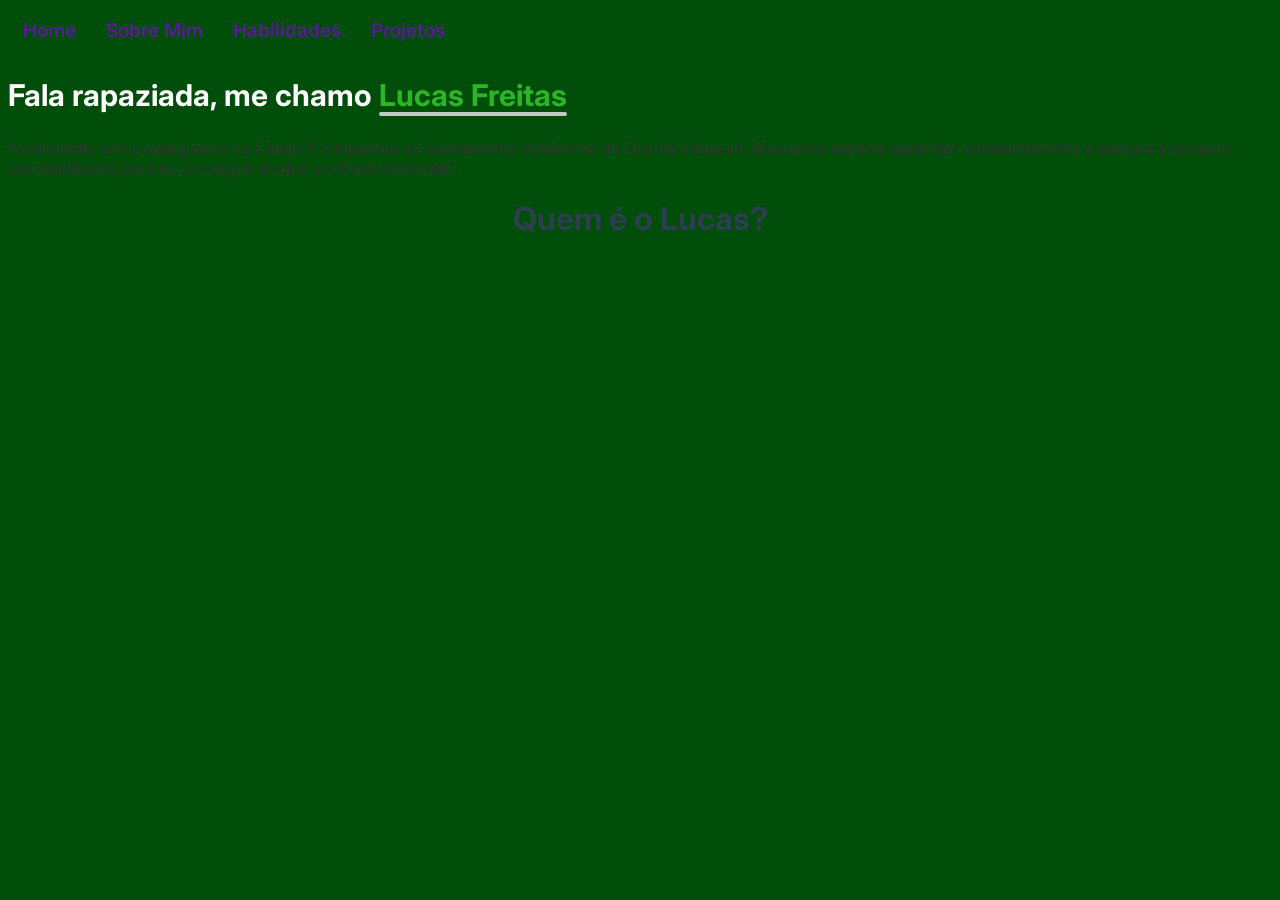
==== index.html @ 576d80e2 "Primeira atualização para o projeto do meu portifólio" ====
<!DOCTYPE html>
<html lang="PT-BR">
<head>
    <meta charset="UTF-8">
    <meta name="viewport" content="width=device-width, initial-scale=1.0">
    <link rel="stylesheet" href="css/style.css">
    <title>Portifólio</title>
</head>

<body>

    <header>
        <nav class="navbar">
            <ul>
                <a href="#home-section" id="navbar-home">Home</a>
                <a href="#sobremim-section" id="navbar-sobre">Sobre Mim</a>
                <a href="#habilidades-section" id="navbar-habilidades">Habilidades</a>
                <a href="#projetos-section" id="navbar-projetos">Projetos</a>
            </ul>
        </nav>
    </header>

    <div id="home-section">
        <div class="home-texto">
            <h2>Fala rapaziada, me chamo 
                <span
                    style="color:rgb(44, 182, 39);" 
                    class="nome">
                    Lucas Freitas
                </span>
            </h2>
        <p>
            Atualmente, estou estagiando na Caesb (Companhia de Saneamento Ambiental do Distrito Federal).
            Buscando sempre aprender constantemente e sempre buscando oportunidades para eu
            conseguir evoluir profissionalmente!
        </p>
        </div>
    </div>

    <div id="sobremim-section">
        <h1>Quem é o Lucas?</h1>
    </div>

    <div class=""

<script src="js/script.js"></script>
</body>
</html>
---- css/style.css ----
@import url('https://fonts.googleapis.com/css2?family=Cascadia+Code:ital,wght@0,200..700;1,200..700&family=Inter:ital,opsz,wght@0,14..32,100..900;1,14..32,100..900&family=Roboto+Mono:ital,wght@0,100..700;1,100..700&display=swap');

:root {
    --primary-color: #6eff7a;
    --background-color: #000000;
    --background-color-2: #155222;
    --text-color: white;
    --background-header: #219770;
    --glow-color: rgba(115, 255, 0, 0.7);
    --background-icons: #149610;
}

* {
    box-sizing: border-box;
    font-family: 'Inter', sans-serif;
}

body {
    background-color: #014e0b;
    color: #333;
    font-family: "", sans-serif;
}

/*
header {
}
*/


.tela {
            width: 80%;
            margin: 50px auto;
            padding: 30px;
            background-color: #f9f9f9;

            /* Moldura com efeito duplo */
            border: 6px double #2c3e50;

            /* Profundidade com sombra */
            box-shadow: 0 8px 16px rgba(0, 0, 0, 0.3);

            /* Bordas arredondadas (opcional) */
            border-radius: 12px;
}

h1 {
    text-align: center;
    color: #2c3e50;
}


h2{
    color:  #ffffff;
    font-size: 30px;
    text-align: left;
}

nav ul {
    list-style-type: none;
    margin: 0;
    padding: 0;
    display: flex;
}

nav ul a {
    color: white;
    text-decoration: none;
    font-size: 1.2rem;
    font-weight: bold;
    padding: 10px 15px;
    transition: color 0.8s ease;
    position: relative;
}

nav ul a::after {
    content: "";
    position: absolute;
    left: 0;
    bottom: 0;
    width: 100%;
    height: 2px;
    background-color: var(--primary-color);
    transform: scaleX(0);
    transform-origin: center;
    transition: transform 0.6s ease;
}

nav ul a:hover {
    color: var(--primary-color);
}

nav ul a:hover::after {
    transform: scaleX(1);
}

nav ul a.active {
    color: var(--primary-color);   
}

nav ul a.active::after {
    transform: scaleX(1);
}

.nabar {
    display: flex;
    justify-content: center;
    gap: 30px;
    padding: 15px 0;
    border-bottom: 2px solid #014e0b;
    background-color: #ffffff;
    box-shadow: 0 4px 8px rgba(0, 0, 0, 0.1);
}

.navbar a {
    text-decoration: none;
    color: #5a189a;
    font-weight: 600;
    transition: 0.3s ease;
}

.navbar a:hover {
    color: #9d4edd;
    border-bottom: 2px solid #9d4edd;
    padding-bottom: 4px;
}

.nome {
    position: relative;
    color: #c8dfd0;
    font-weight: bold;
}

.nome::after {
    content: "";
    position: absolute;
    left: 0;
    bottom: -3px; /* ajusta a distância abaixo do texto */
    width: 100%;
    height: 4px; /* espessura da linha */
    background-color: #c2cac5;
    border-radius: 2px;
}
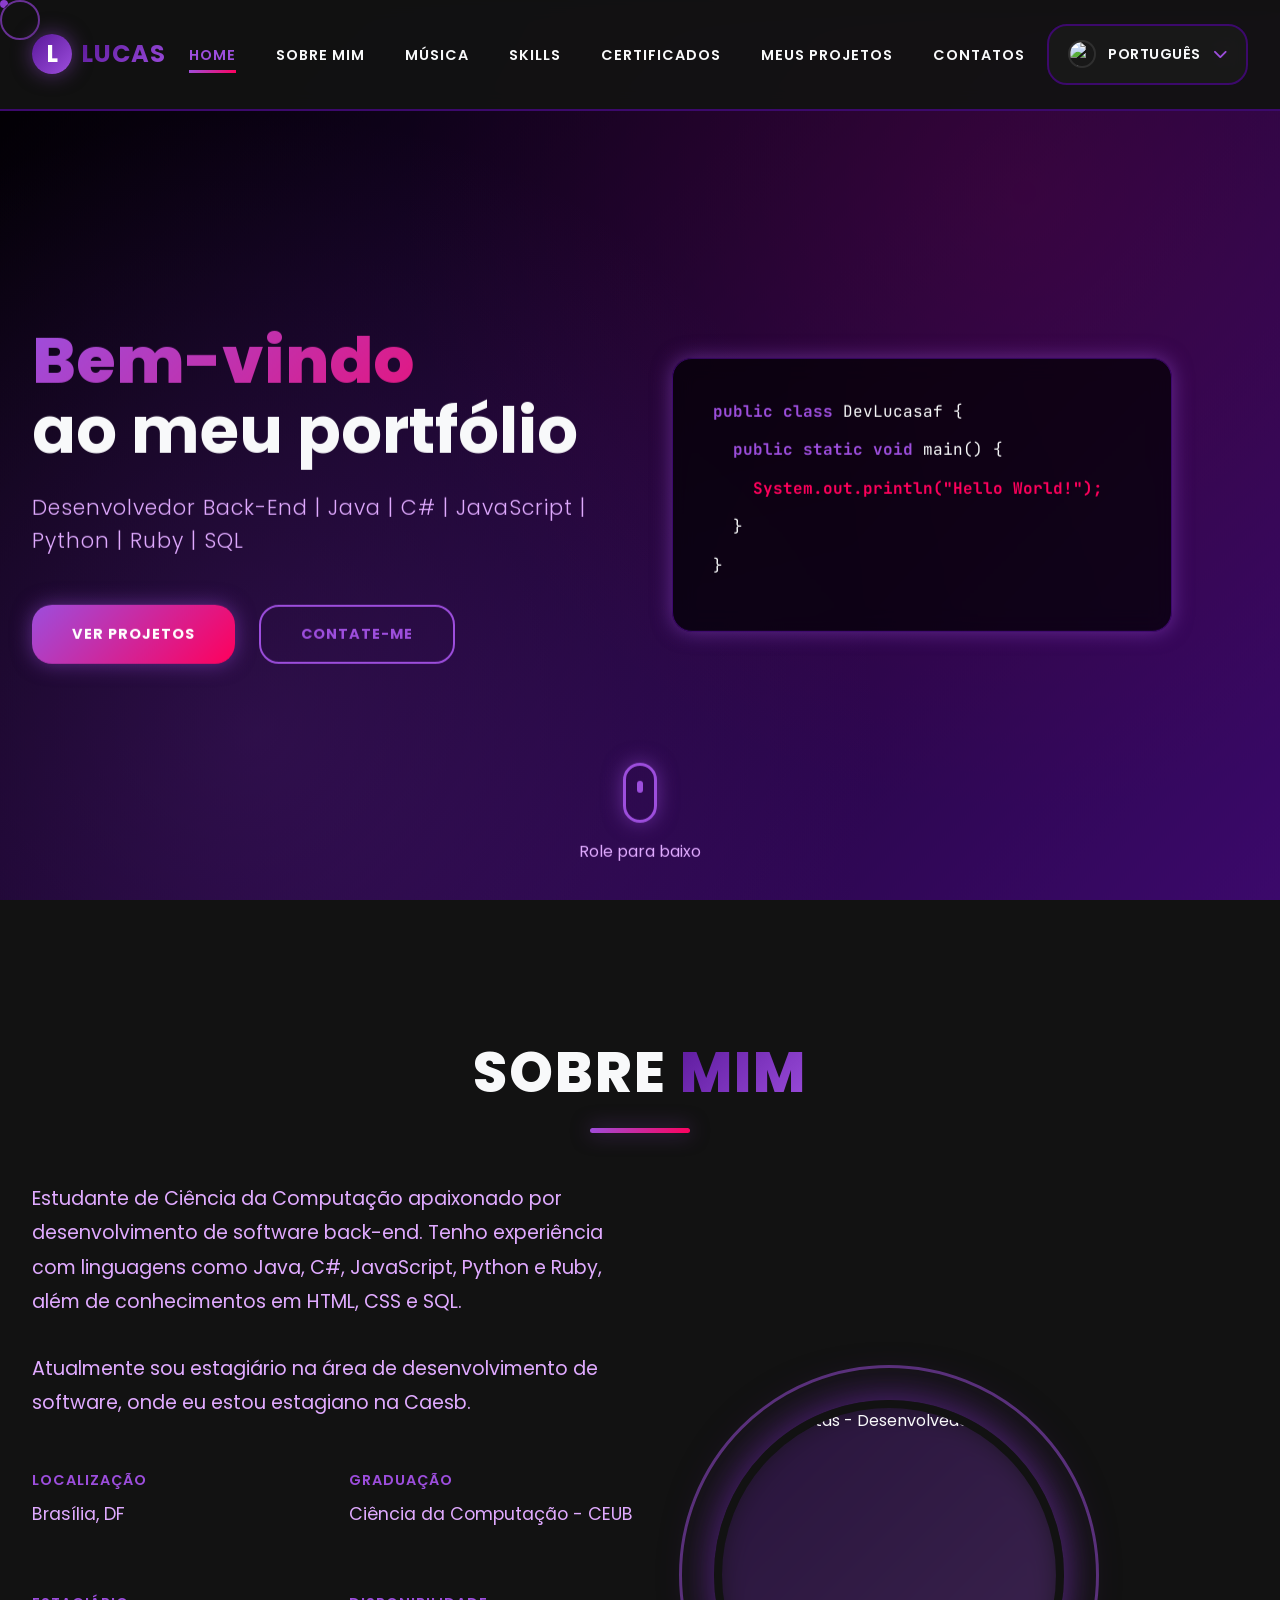
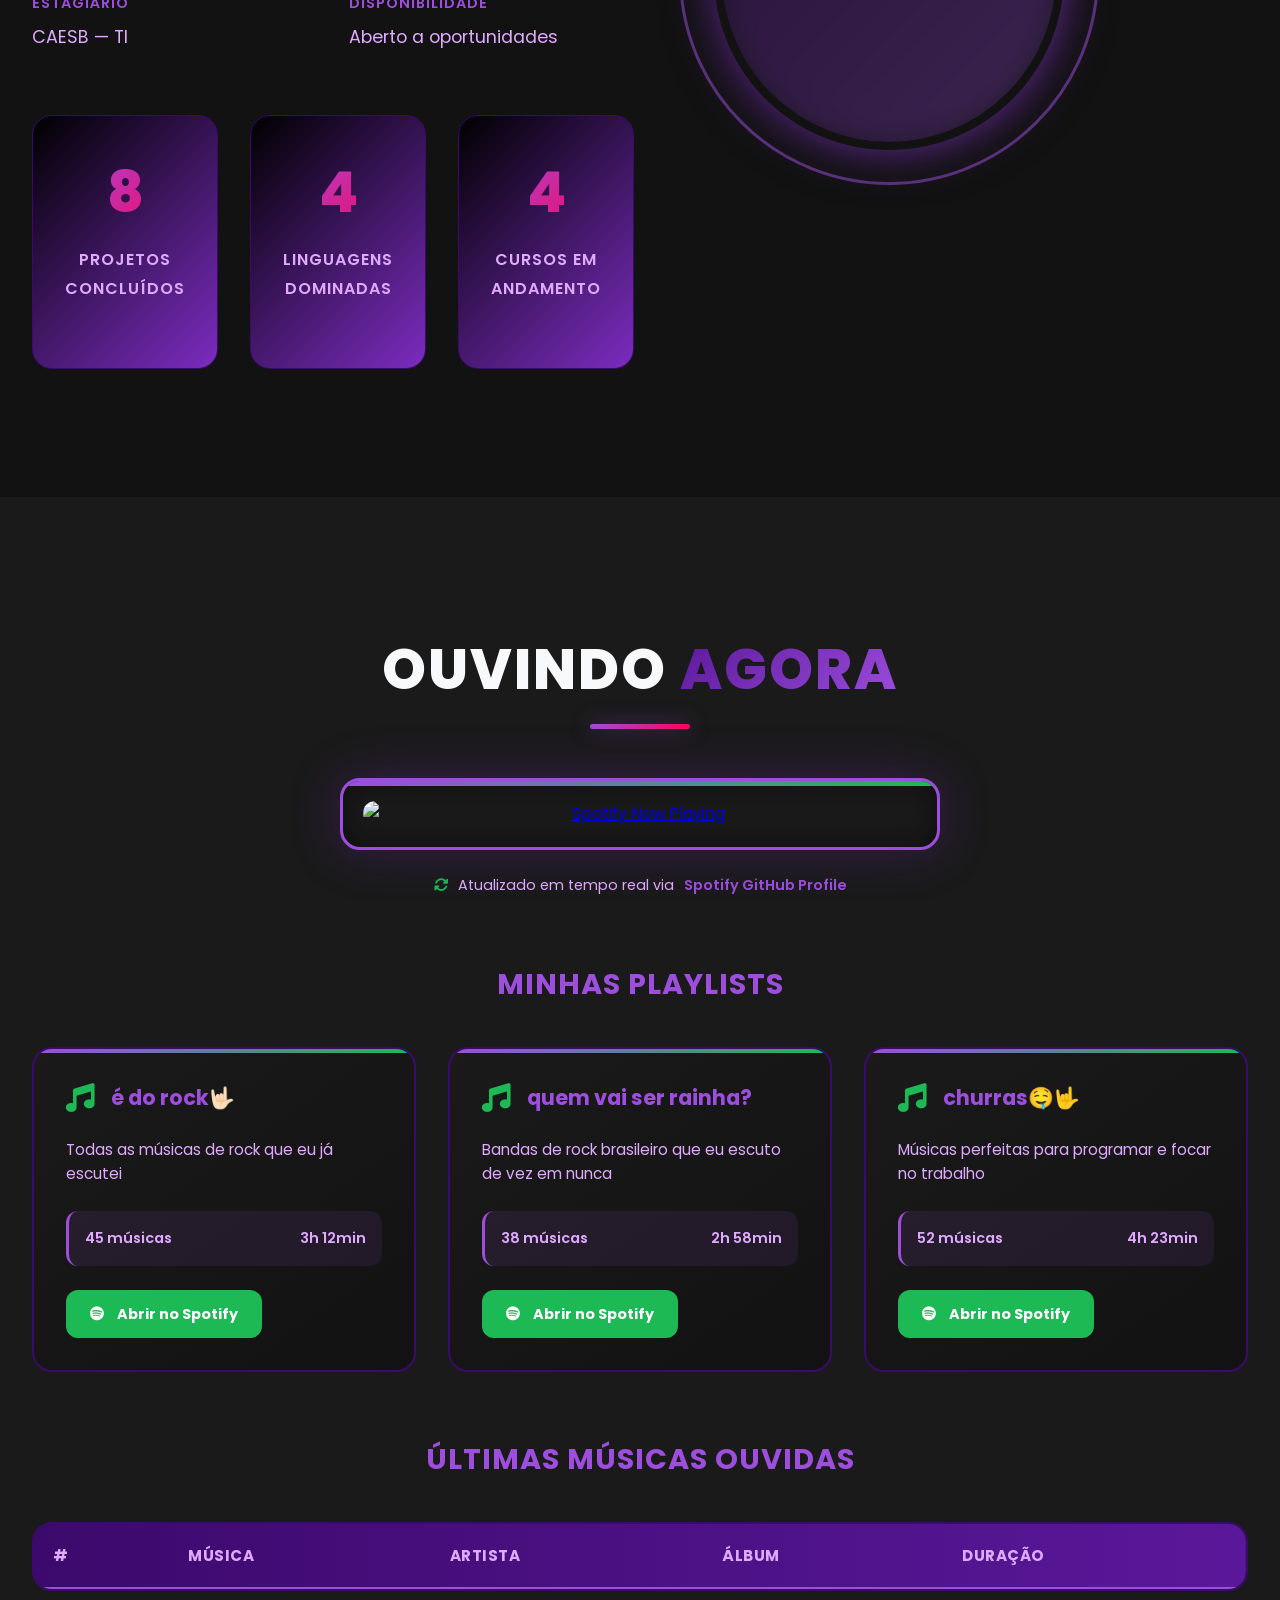
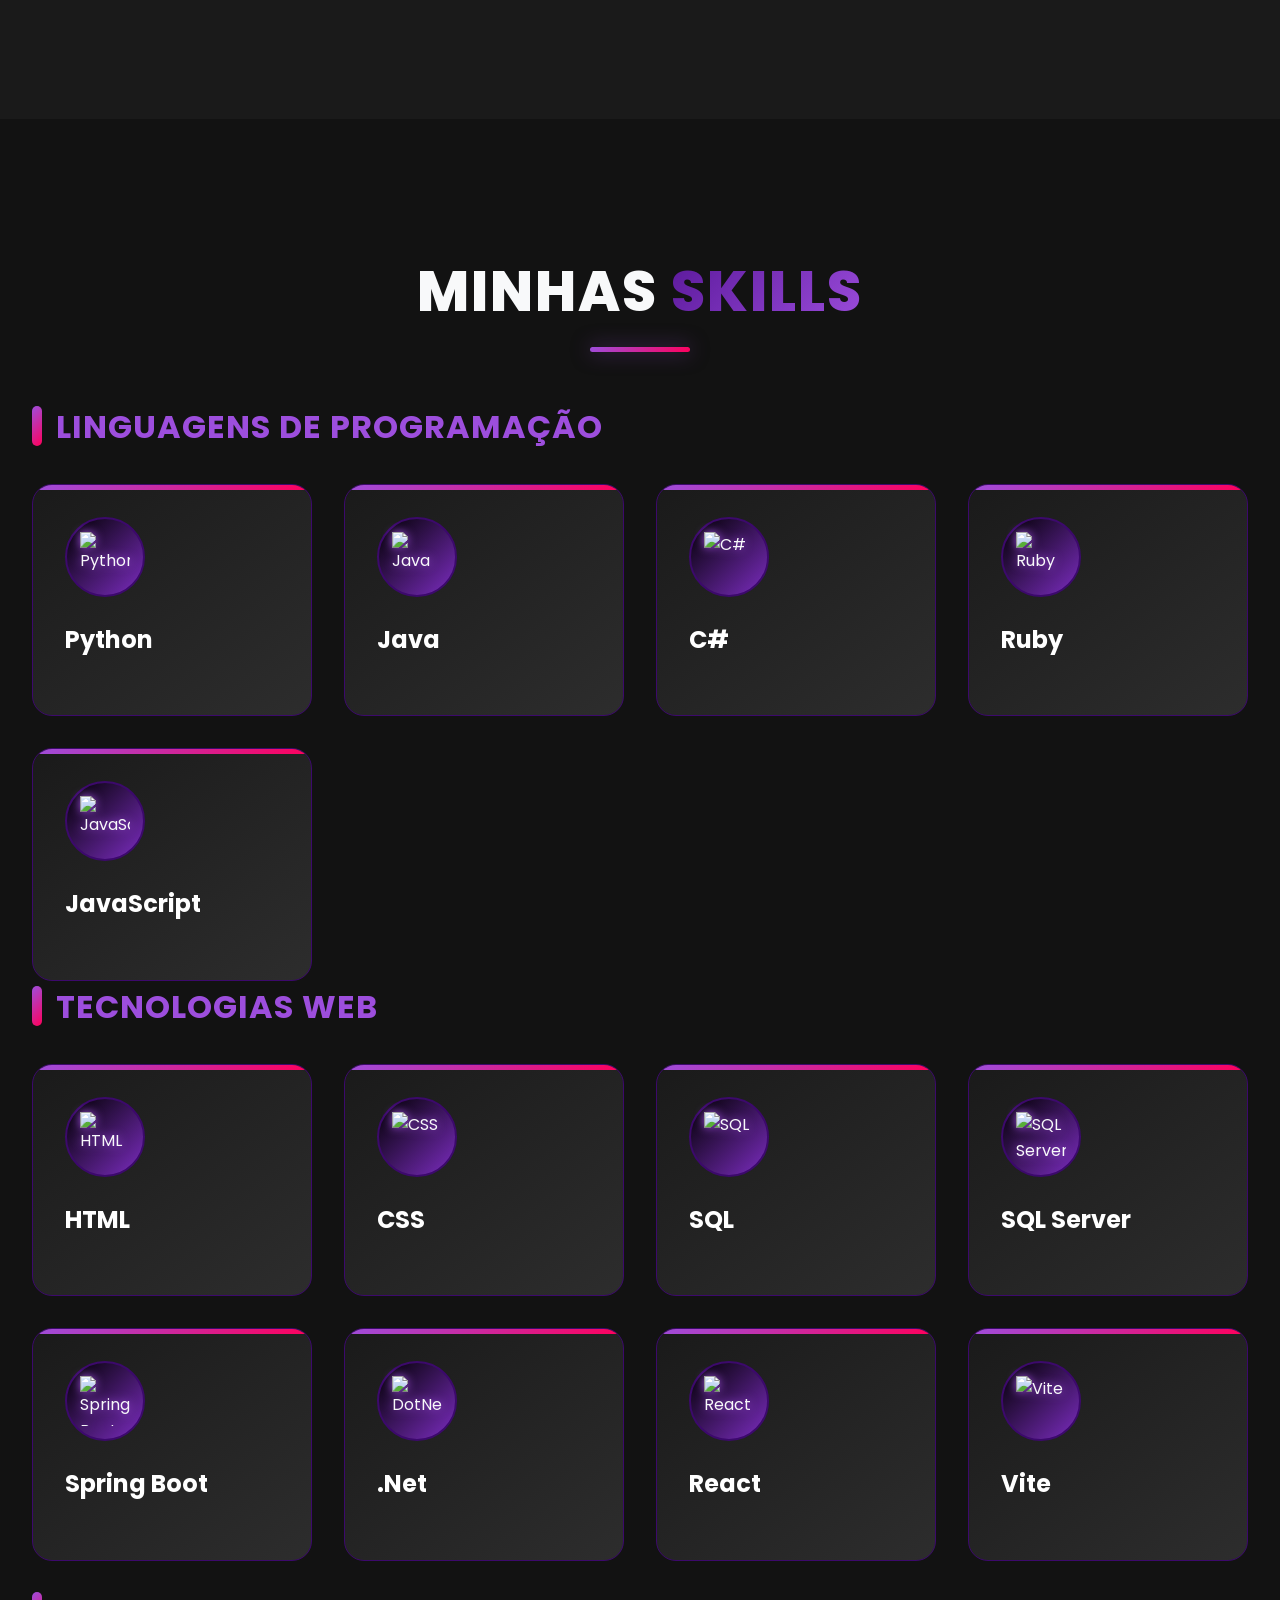
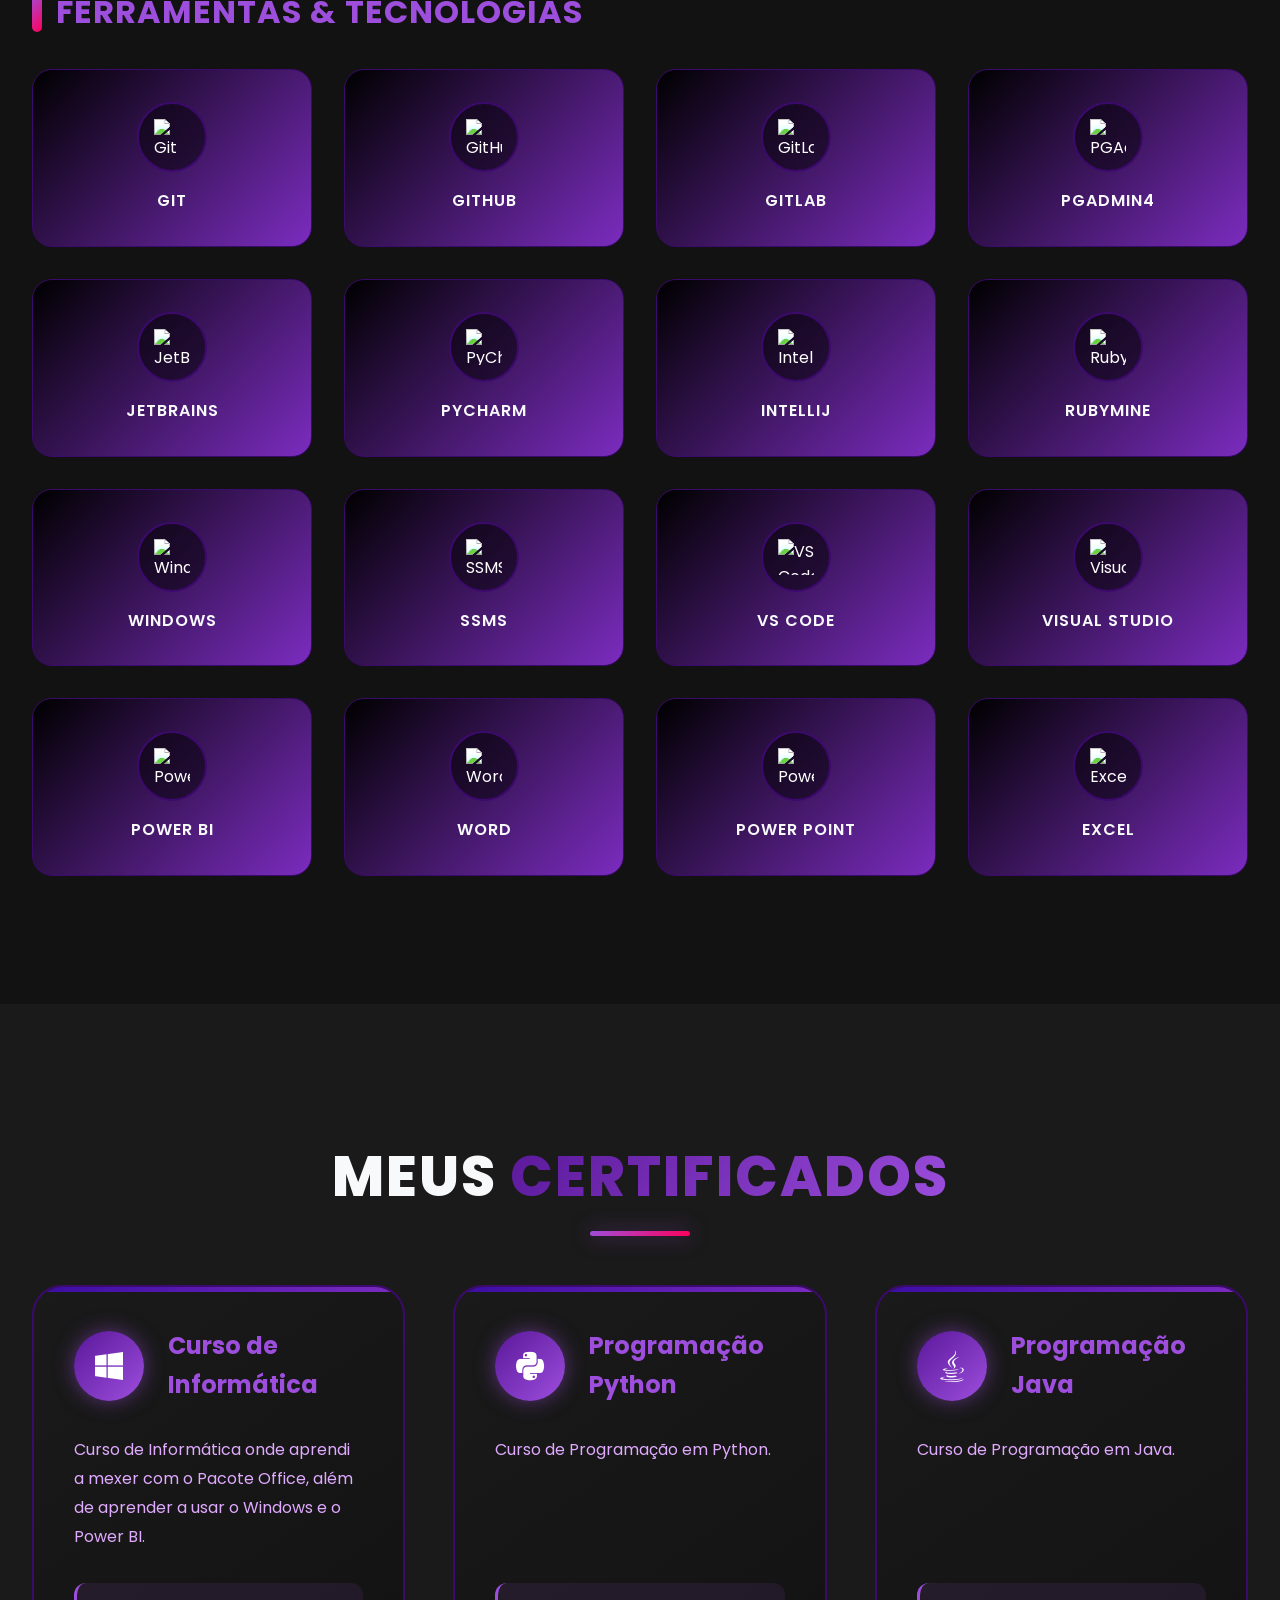
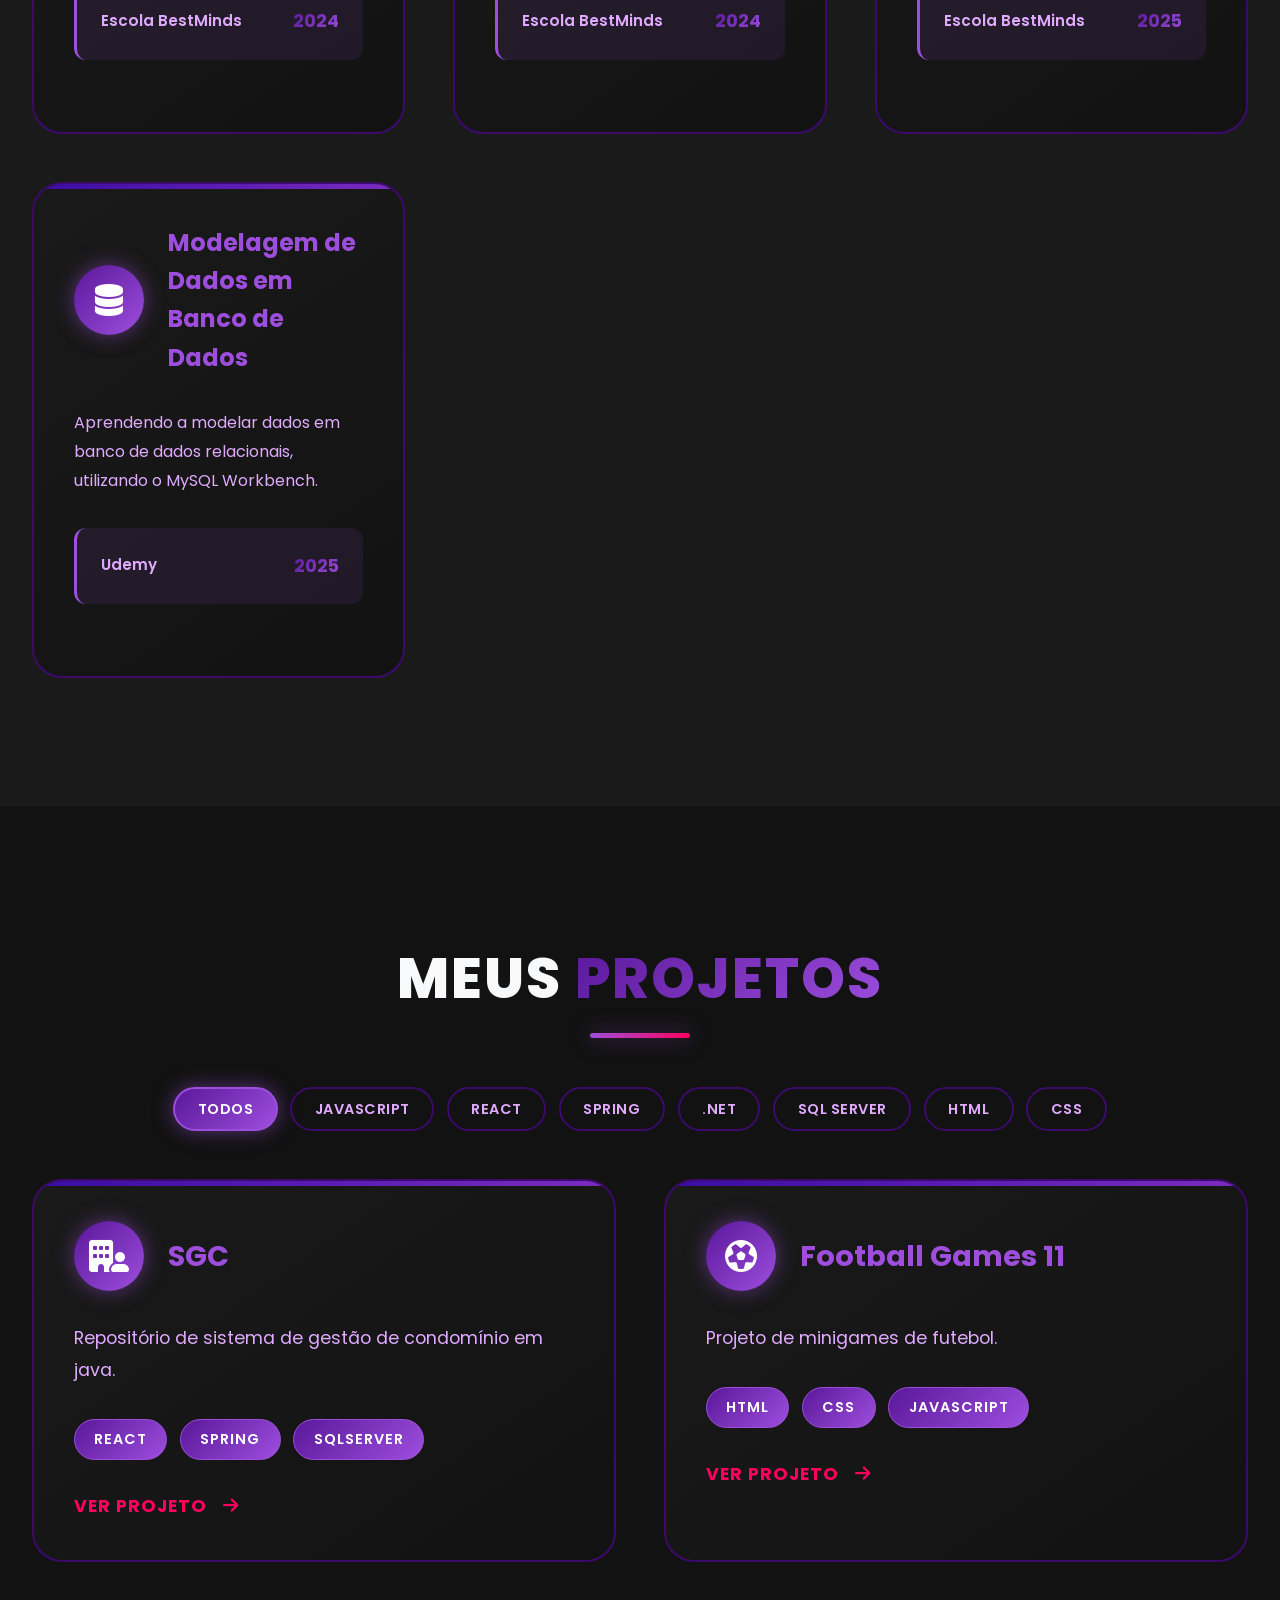
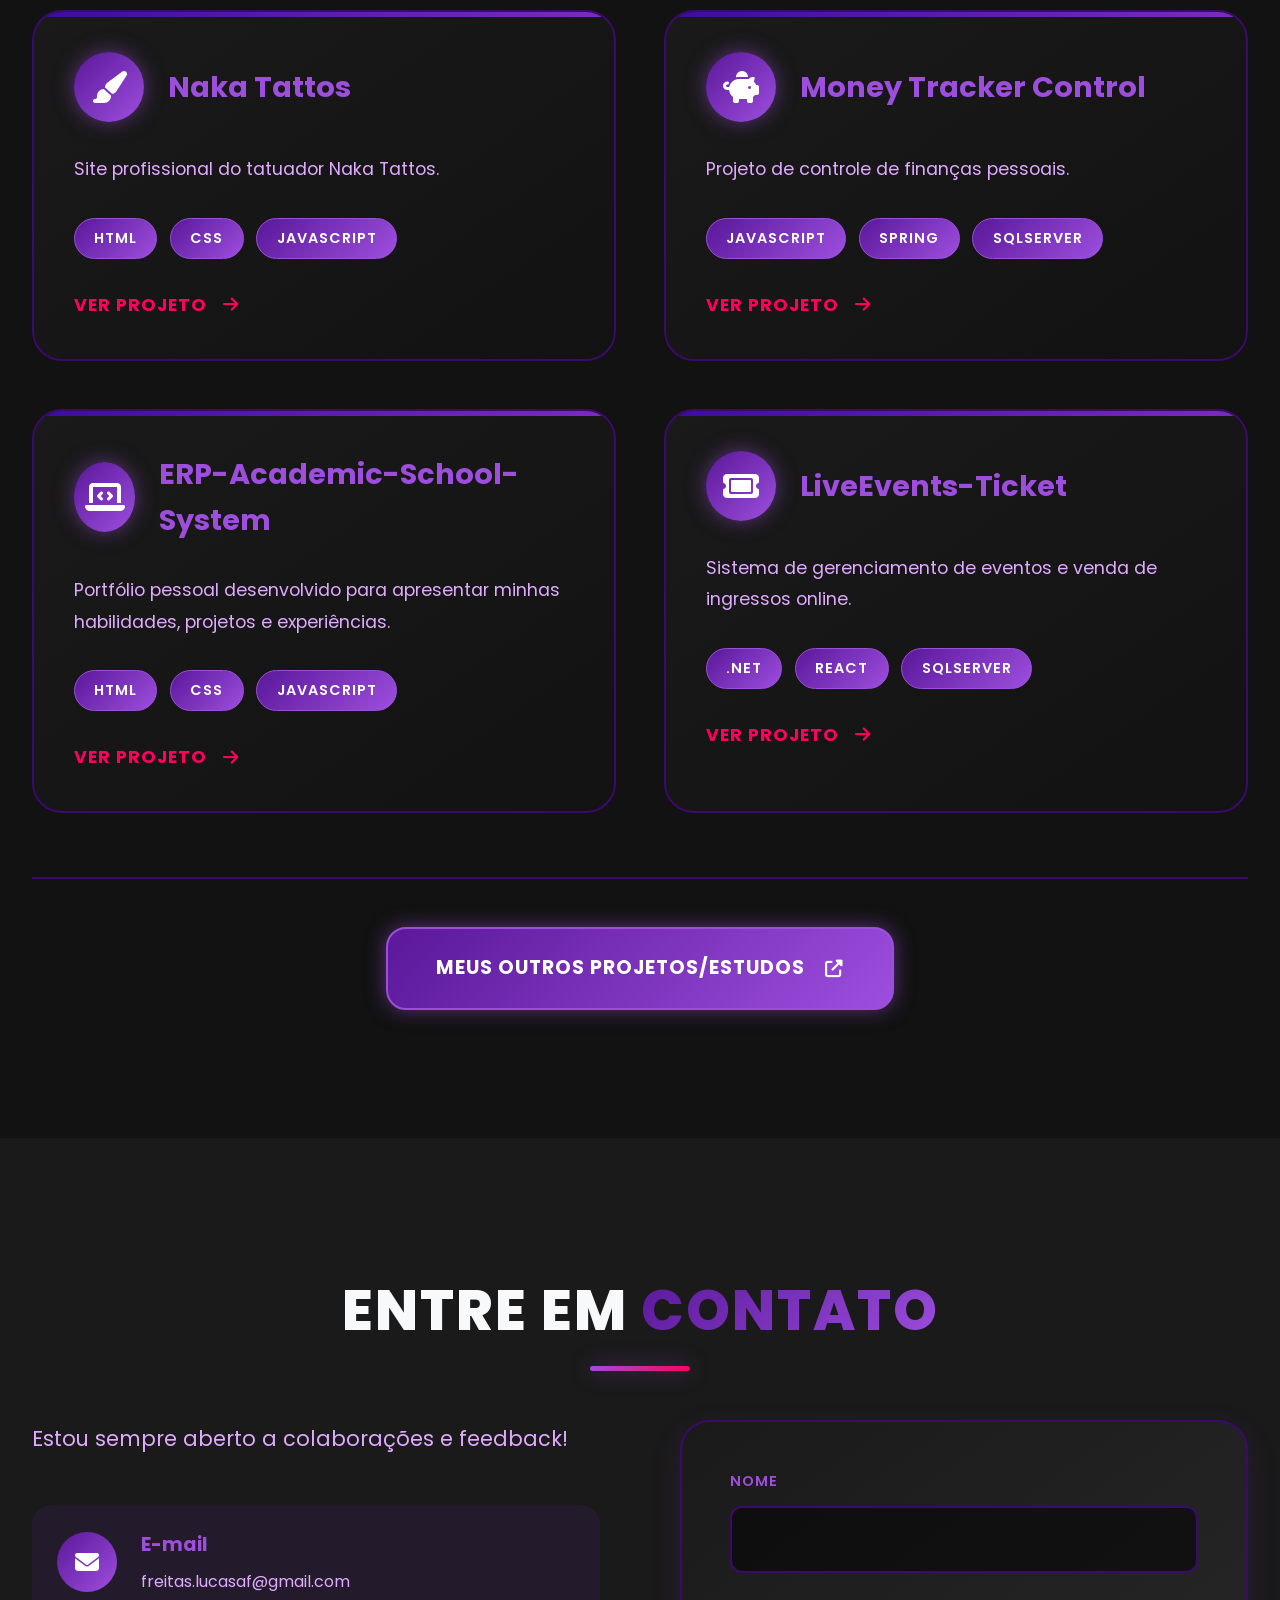
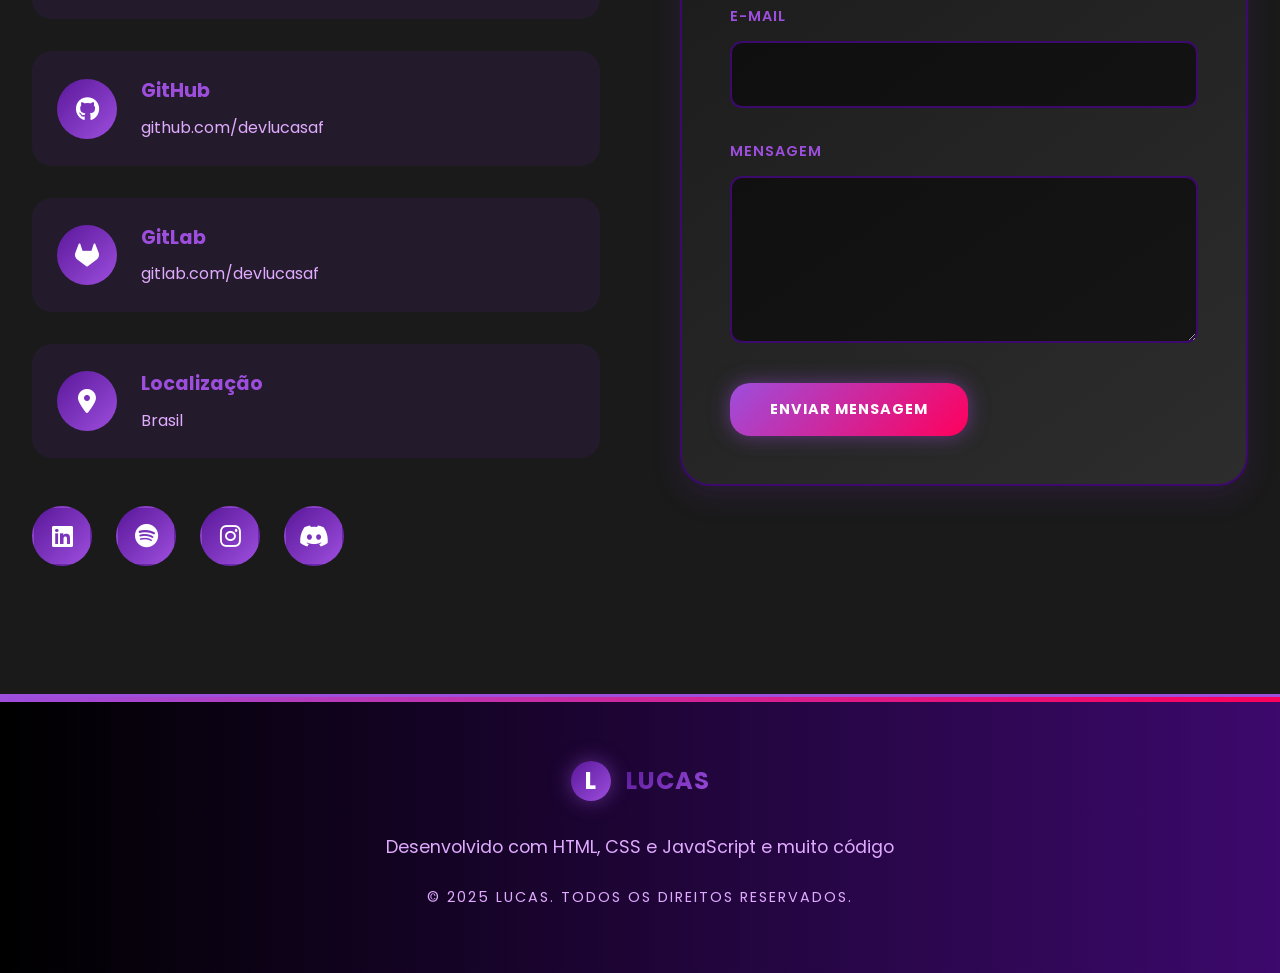
==== commit e171011f: "adiciona botão de voltar ao topo, filtro por linguagens e animações" ====
--- a/index.html
+++ b/index.html
@@ -1,48 +1,976 @@
 <!DOCTYPE html>
-<html lang="PT-BR">
-<head>
-    <meta charset="UTF-8">
-    <meta name="viewport" content="width=device-width, initial-scale=1.0">
-    <link rel="stylesheet" href="css/style.css">
-    <title>Portifólio</title>
-</head>
-
-<body>
-
-    <header>
-        <nav class="navbar">
-            <ul>
-                <a href="#home-section" id="navbar-home">Home</a>
-                <a href="#sobremim-section" id="navbar-sobre">Sobre Mim</a>
-                <a href="#habilidades-section" id="navbar-habilidades">Habilidades</a>
-                <a href="#projetos-section" id="navbar-projetos">Projetos</a>
-            </ul>
-        </nav>
-    </header>
-
-    <div id="home-section">
-        <div class="home-texto">
-            <h2>Fala rapaziada, me chamo 
-                <span
-                    style="color:rgb(44, 182, 39);" 
-                    class="nome">
-                    Lucas Freitas
-                </span>
-            </h2>
-        <p>
-            Atualmente, estou estagiando na Caesb (Companhia de Saneamento Ambiental do Distrito Federal).
-            Buscando sempre aprender constantemente e sempre buscando oportunidades para eu
-            conseguir evoluir profissionalmente!
-        </p>
-        </div>
-    </div>
-
-    <div id="sobremim-section">
-        <h1>Quem é o Lucas?</h1>
-    </div>
-
-    <div class=""
-
-<script src="js/script.js"></script>
-</body>
-</html>
+<html lang="pt-BR">
+    <head>
+        <meta charset="UTF-8">
+        <meta name="viewport" content="width=device-width, initial-scale=1.0">
+        <link rel="stylesheet" href="css/style.css">
+        <link rel="stylesheet" href="https://cdnjs.cloudflare.com/ajax/libs/font-awesome/6.4.0/css/all.min.css">
+        <title>Portfólio - Lucas</title>
+        <link rel="preconnect" href="https://fonts.googleapis.com">
+        <link rel="preconnect" href="https://fonts.gstatic.com" crossorigin>
+        <link href="https://fonts.googleapis.com/css2?family=JetBrains+Mono:wght@300;400;500&display=swap" rel="stylesheet">
+        <link href="https://fonts.googleapis.com/css2?family=Poppins:wght@300;400;500;600;700&family=Roboto+Mono:wght@300;400;500&display=swap" rel="stylesheet">
+    </head>
+
+    <body>
+        <div class="cursor-dot"></div>
+        <div class="cursor-outline"></div>
+        
+        <header>
+            <nav class="navbar">
+                <div class="nav-brand">
+                    <span class="logo">L</span>
+                    <span class="logo-text">Lucas</span>
+                </div>
+                
+                <ul class="nav-menu">
+                    <li><a href="#home-section" class="nav-link nav-home" data-key="nav-home">Home</a></li>
+                    <li><a href="#about-section" class="nav-link nav-sobre" data-key="nav-sobre">Sobre Mim</a></li>
+                    <li><a href="#music-section" class="nav-link nav-musica" data-key="nav-musica">Música</a></li>
+                    <li><a href="#skills-section" class="nav-link nav-skills" data-key="nav-skills">Skills</a></li>
+                    <li><a href="#certifications-section" class="nav-link nav-certifications" data-key="nav-certifications">Certificados</a></li>
+                    <li><a href="#projects-section" class="nav-link nav-projetos" data-key="nav-projetos">Meus Projetos</a></li>
+                    <li><a href="#contact-section" class="nav-link nav-contatos" data-key="nav-contatos">Contatos</a></li>
+                </ul>
+                
+                <div class="nav-controls">
+                    <div class="language-selector-wrapper">
+                        <div class="language-selector-custom">
+                            <div class="current-language">
+                                <img 
+                                    src="./assets/flags/br_flag.png" 
+                                    alt="Brazil flag" 
+                                    class="flag-img"
+                                />
+                                <span class="language-text">Português</span>
+                                <i class="fas fa-chevron-down"></i>
+                            </div>
+
+                            <div class="language-dropdown">
+                                <div class="language-option" data-value="pt-br">
+                                    <img 
+                                        src="./assets/flags/br_flag.png" 
+                                        alt="Brazil flag" 
+                                        class="flag-img"
+                                    />
+                                    <span class="language-text">Português (BR)</span>
+                                </div>
+                                <div class="language-option" data-value="en-us">
+                                    <img 
+                                        src="./assets/flags/us_flag.png" 
+                                        alt="US flag" 
+                                        class="flag-img"
+                                    />
+                                    <span class="language-text">English (US)</span>
+                                </div>
+                            </div>
+
+                            <select name="idioma" id="idiomaSite" class="language-select-hidden">
+                                <option value="pt-br">PT-BR</option>
+                                <option value="en-us">EN-US</option>
+                            </select>
+                        </div>
+                    </div>
+                    
+                    <button class="menu-toggle" id="menu-toggle">
+                        <i class="fas fa-bars"></i>
+                    </button>
+                </div>
+            </nav>
+        </header>
+        
+        <main>
+            <section id="home-section" class="hero reveal">
+                <div class="hero-content">
+                    <div class="hero-text">
+                        <h1 class="hero-title" data-key="welcome">
+                            <span class="gradient-text">Bem-vindo</span> ao meu portfólio
+                        </h1>
+                        <p class="hero-subtitle" data-key="hero-subtitle">
+                            Desenvolvedor Back-End | Java | C# | JavaScript | Python | Ruby | SQL
+                        </p>
+                        <div class="hero-cta">
+                            <a href="#projects-section" class="btn btn-primary" data-key="view-projects">Ver Projetos</a>
+                            <a href="#contact-section" class="btn btn-secondary" data-key="contact-me">Contate-me</a>
+                        </div>
+                    </div>
+                    <div class="hero-visual">
+                        <div class="code-animation">
+                            <div class="code-line"><span class="code-keyword">public class</span> DevLucasaf {</div>
+                            <div class="code-line">&nbsp;&nbsp;<span class="code-keyword">public static void</span> main() {</div>
+                            <div class="code-line">&nbsp;&nbsp;&nbsp;&nbsp;<span class="code-function">System.out.println("Hello World!");</span></div>
+                            <div class="code-line">&nbsp;&nbsp;}</div>
+                            <div class="code-line">}</div>
+                        </div>
+                    </div>
+                </div>
+                
+                <div class="scroll-indicator">
+                    <div class="mouse">
+                        <div class="wheel"></div>
+                    </div>
+                    <p data-key="scroll-down">Role para baixo</p>
+                </div>
+            </section>
+            
+            <section id="about-section" class="section about reveal">
+                <div class="container">
+                    <h2 class="section-title" data-key="about-title">Sobre <span class="highlight">Mim</span></h2>
+                    
+                    <div class="about-content">
+                        <div class="about-text">
+                            <p data-key="about-text-1">
+                                Estudante de Ciência da Computação apaixonado por desenvolvimento de software back-end. Tenho experiência com linguagens como Java, C#, JavaScript, Python e Ruby, além de conhecimentos em HTML, CSS e SQL.
+                            </p>
+
+                            <p data-key="about-text-2">
+                                Atualmente sou estagiário na área de desenvolvimento de software, onde eu estou estagiano na Caesb.
+                            </p>
+
+                            <div class="about-data">
+                                <div class="about-data-item">
+                                    <span class="about-data-title" data-key="about-location-title">Localização</span>
+                                    <span class="about-data-desc" data-key="about-location-desc">Brasília, DF</span>
+                                </div>
+
+                                <div class="about-data-item">
+                                    <span class="about-data-title" data-key="about-internship-title">Estagiário</span>
+                                    <span class="about-data-desc" data-key="about-internship-desc">CAESB — TI</span>
+                                </div>
+
+                                <div class="about-data-item">
+                                    <span class="about-data-title" data-key="about-degree-title">Graduação</span>
+                                    <span class="about-data-desc" data-key="about-degree-desc">Ciência da Computação - CEUB</span>
+                                </div>
+
+                                <div class="about-data-item">
+                                    <span class="about-data-title" data-key="about-availability-title">Disponibilidade</span>
+                                    <span class="about-data-desc" data-key="about-availability-desc">Aberto a oportunidades</span>
+                                </div>
+                            </div>
+                            
+                            <div class="about-stats">
+                                <div class="stat">
+                                    <h3>8</h3>
+                                    <p data-key="projects-completed">Projetos Concluídos</p>
+                                </div>
+
+                                <div class="stat">
+                                    <h3>4</h3>
+                                    <p data-key="languages">Linguagens Dominadas</p>
+                                </div>
+
+                                <div class="stat">
+                                    <h3>4</h3>
+                                    <p data-key="courses">Cursos em Andamento</p>
+                                </div>
+                            </div>
+                        </div>
+                        <div class="about-image">
+                            <div class="photo-fix">
+                                <div 
+                                    class="photo-backdrop">
+                                </div>
+
+                                <div class="photo-clip">
+                                    <img 
+                                        src="assets/lucas-freitas-foto.jpeg" 
+                                        alt="Lucas Freitas - Desenvolvedor"
+                                        class="real-photo"
+                                    />
+                                </div>
+
+                                <div 
+                                    class="photo-aura">
+                                </div>
+                            </div>
+                        </div>
+                    </div>
+            </section>
+            
+            <!-- Music Section -->
+            <section id="music-section" class="section music reveal">
+                <div class="container">
+                    <h2 class="section-title" data-key="music-title">Ouvindo <span class="highlight">Agora</span></h2>
+                    
+                    <!-- Spotify Real-time Widget -->
+                    <div class="spotify-realtime">
+                        <div class="spotify-embed">
+                            <a href="https://github.com/kittinan/spotify-github-profile" target="_blank">
+                                <img 
+                                    src="https://spotify-github-profile.kittinanx.com/api/view?uid=6atv4j3yoivc7yidi4tf3e00h&cover_image=true&theme=spotify-embed&show_offline=true&background_color=121212&interchange=false&profanity=false&bar_color=53b14f&bar_color_cover=false&mode=dark"
+                                    alt="Spotify Now Playing"
+                                    class="spotify-now-playing"
+                                />
+                            </a>
+                        </div>
+                        
+                        <p class="realtime-text">
+                            <i class="fas fa-sync-alt fa-spin"></i>
+                            Atualizado em tempo real via 
+                            <a href="https://github.com/kittinan/spotify-github-profile" target="_blank">Spotify GitHub Profile</a>
+                        </p>
+                    </div>
+
+                    <!-- Playlists Section -->
+                    <div class="music-content">
+                        <h3 class="music-subtitle" data-key="my-playlists">Minhas Playlists</h3>
+                        
+                        <div class="playlists-grid">
+                            <!-- Playlist 1 -->
+                            <div class="playlist-card">
+                                <div class="playlist-header">
+                                    <i class="fas fa-music"></i>
+                                    <h4 class="playlist-name" data-key="playlist-1-name">é do rock🤟🏻</h4>
+                                </div>
+                                <p class="playlist-description" data-key="playlist-1-desc">
+                                    Todas as músicas de rock que eu já escutei
+                                </p>
+                                <div class="playlist-info">
+                                    <span class="playlist-songs" data-key="playlist-1-songs">45 músicas</span>
+                                    <span class="playlist-duration" data-key="playlist-1-duration">3h 12min</span>
+                                </div>
+                                <a href="https://open.spotify.com/playlist/6xEEDzORJAocivXfcBx2PS?si=77d39043102c4b41" target="_blank" class="playlist-link">
+                                    <i class="fab fa-spotify"></i>
+                                    <span data-key="open-spotify">Abrir no Spotify</span>
+                                </a>
+                            </div>
+
+                            <!-- Playlist 2 -->
+                            <div class="playlist-card">
+                                <div class="playlist-header">
+                                    <i class="fas fa-music"></i>
+                                    <h4 class="playlist-name" data-key="playlist-2-name">quem vai ser rainha?</h4>
+                                </div>
+                                <p class="playlist-description" data-key="playlist-2-desc">
+                                    Bandas de rock brasileiro que eu escuto de vez em nunca
+                                </p>
+                                <div class="playlist-info">
+                                    <span class="playlist-songs" data-key="playlist-2-songs">38 músicas</span>
+                                    <span class="playlist-duration" data-key="playlist-2-duration">2h 58min</span>
+                                </div>
+                                <a href="https://open.spotify.com/playlist/7mP46rMjMOpcoZ2oZRVr3y?si=e25a83864ac54b0c" target="_blank" class="playlist-link">
+                                    <i class="fab fa-spotify"></i>
+                                    <span data-key="open-spotify">Abrir no Spotify</span>
+                                </a>
+                            </div>
+
+                            <!-- Playlist 3 -->
+                            <div class="playlist-card">
+                                <div class="playlist-header">
+                                    <i class="fas fa-music"></i>
+                                    <h4 class="playlist-name" data-key="playlist-3-name">churras🤤🤟</h4>
+                                </div>
+                                <p class="playlist-description" data-key="playlist-3-desc">
+                                    Músicas perfeitas para programar e focar no trabalho
+                                </p>
+                                <div class="playlist-info">
+                                    <span class="playlist-songs" data-key="playlist-3-songs">52 músicas</span>
+                                    <span class="playlist-duration" data-key="playlist-3-duration">4h 23min</span>
+                                </div>
+                                <a href="https://open.spotify.com/playlist/0C3CaLELm1JfM3iMBeia4i?si=0bbdd65754a44002" target="_blank" class="playlist-link">
+                                    <i class="fab fa-spotify"></i>
+                                    <span data-key="open-spotify">Abrir no Spotify</span>
+                                </a>
+                            </div>
+                        </div>
+                    </div>
+
+                    <!-- Recent Tracks Table -->
+                    <div class="recent-tracks-section">
+                        <h3 class="music-subtitle" data-key="recent-tracks">Últimas Músicas Ouvidas</h3>
+                        
+                        <div class="tracks-table-wrapper">
+                            <table class="tracks-table">
+                                <thead>
+                                    <tr>
+                                        <th data-key="track-number">#</th>
+                                        <th data-key="track-name">Música</th>
+                                        <th data-key="artist-name">Artista</th>
+                                        <th data-key="album-name">Álbum</th>
+                                        <th data-key="track-duration">Duração</th>
+                                    </tr>
+                                </thead>
+                                <tbody id="spotify-tracks-tbody">
+                                    <!-- Preenchido dinamicamente pelo JavaScript -->
+                                </tbody>
+                            </table>
+                        </div>
+                    </div>
+                </div>
+            </section>
+
+            <!-- Skills Section -->
+            <section id="skills-section" class="section skills reveal">
+                <div class="container">
+                    <h2 class="section-title" data-key="skills-title">Minhas <span class="highlight">Skills</span></h2>
+                    
+                    <div class="skills-categories">
+                        <div class="category">
+                            <h3 class="category-title" data-key="programming-languages">Linguagens de Programação</h3>
+                            <div class="skills-grid">
+                                <div class="skill-card" data-tech="python">
+                                    <div class="skill-icon">
+                                        <img 
+                                            src="assets/icons/python-icon.png" 
+                                            alt="Python"
+                                        />
+                                    </div>
+                                    <h4 class="skill-name" data-key="python">Python</h4>
+                                </div>
+                                
+                                <div class="skill-card" data-tech="java">
+                                    <div class="skill-icon">
+                                        <img 
+                                            src="assets/icons/java-icon.png" 
+                                            alt="Java"
+                                        />
+                                    </div>
+                                    <h4 class="skill-name" data-key="java">Java</h4>
+                                </div>
+
+                                <div class="skill-card" data-tech="csharp">
+                                    <div class="skill-icon">
+                                        <img 
+                                            src="assets/icons/csharp-icon.png" 
+                                            alt="C#"
+                                        />
+                                    </div>
+                                    <h4 class="skill-name" data-key="csharp">C#</h4>
+                                </div>
+                                
+                                <div class="skill-card" data-tech="ruby">
+                                    <div class="skill-icon">
+                                        <img 
+                                            src="assets/icons/ruby-icon.png" 
+                                            alt="Ruby"
+                                        />
+                                    </div>
+                                    <h4 class="skill-name" data-key="ruby">Ruby</h4>
+                                </div>
+                                
+                                <div class="skill-card" data-tech="javascript">
+                                    <div class="skill-icon">
+                                        <img 
+                                            src="assets/icons/javascript-icon.png" 
+                                            alt="JavaScript"
+                                        />
+                                    </div>
+                                    <h4 class="skill-name" data-key="javascript">JavaScript</h4>
+                                </div>
+                            </div>
+                        </div>
+                        
+                        <div class="category">
+                            <h3 class="category-title" data-key="web-technologies">Tecnologias Web</h3>
+                            <div class="skills-grid">
+                                <div class="skill-card" data-tech="html">
+                                    <div class="skill-icon">
+                                        <img 
+                                            src="assets/icons/html-icon.png" 
+                                            alt="HTML"
+                                        />
+                                    </div>
+                                    <h4 class="skill-name" data-key="html">HTML</h4>
+                                </div>
+                                
+                                <div class="skill-card" data-tech="css">
+                                    <div class="skill-icon">
+                                        <img 
+                                            src="assets/icons/css-icon.png" 
+                                            alt="CSS"
+                                        />
+                                    </div>
+                                    <h4 class="skill-name" data-key="css">CSS</h4>
+                                </div>
+                                
+                                <div class="skill-card" data-tech="sql">
+                                    <div class="skill-icon">
+                                        <img 
+                                            src="assets/icons/sql-icon.png" 
+                                            alt="SQL"
+                                        />
+                                    </div>
+                                    <h4 class="skill-name" data-key="sql">SQL</h4>
+                                </div>
+
+                                <div class="skill-card" data-tech="sqlserver">
+                                    <div class="skill-icon">
+                                        <img 
+                                            src="assets/icons/sqlserver-icon.png" 
+                                            alt="SQL Server"
+                                        />
+                                    </div>
+                                    <h4 class="skill-name" data-key="sqlserver">SQL Server</h4>
+                                </div>
+
+                                <div class="skill-card" data-tech="spring-boot">
+                                    <div class="skill-icon">
+                                        <img 
+                                            src="assets/icons/spring-boot-icon.png" 
+                                            alt="Spring Boot"
+                                        />
+                                    </div>
+                                    <h4 class="skill-name" data-key="spring-boot">Spring Boot</h4>
+                                </div>
+
+                                <div class="skill-card" data-tech="dotnet">
+                                    <div class="skill-icon">
+                                        <img 
+                                            src="assets/icons/dotnet-icon.png" 
+                                            alt="DotNet"
+                                        />
+                                    </div>
+                                    <h4 class="skill-name" data-key="dotnet">.Net</h4>
+                                </div>
+
+                                <div class="skill-card" data-tech="react">
+                                    <div class="skill-icon">
+                                        <img 
+                                            src="assets/icons/react-icon.png" 
+                                            alt="React"
+                                        />
+                                    </div>
+                                    <h4 class="skill-name" data-key="node-js">React</h4>
+                                </div>
+
+                                <div class="skill-card" data-tech="vite">
+                                    <div class="skill-icon">
+                                        <img 
+                                            src="assets/icons/vite-icon.png" 
+                                            alt="Vite"
+                                        />
+                                    </div>
+                                    <h4 class="skill-name" data-key="vite">Vite</h4>
+                                </div>
+                            </div>
+                        </div>
+                    </div>
+                    
+                    <br>
+
+                    <div class="category reveal">
+                        <h3 class="category-title" data-key="tools-technologies">Ferramentas & Tecnologias</h3>
+                        <div class="skills-grid compact">
+                            <div class="tool-card" data-tool="git">
+                                <div class="tool-icon">
+                                    <img 
+                                        src="assets/icons/git-icon.png" 
+                                        alt="Git"
+                                    />
+                                </div>
+                                <span class="tool-name" data-key="git">Git</span>
+                            </div>
+                            
+                            <div class="tool-card" data-tool="github">
+                                <div class="tool-icon">
+                                    <img 
+                                        src="assets/icons/github-icon.png" 
+                                        alt="GitHub"
+                                    />
+                                </div>
+                                <span class="tool-name" data-key="github">GitHub</span>
+                            </div>
+
+                            <div class="tool-card" data-tool="gitlab">
+                                <div class="tool-icon">
+                                    <img 
+                                        src="assets/icons/gitlab-icon.png" 
+                                        alt="GitLab"
+                                    />
+                                </div>
+                                <span class="tool-name" data-key="gitlab">GitLab</span>
+                            </div>
+
+                            <div class="tool-card" data-tool="pgadmin4">
+                                <div class="tool-icon">
+                                    <img 
+                                        src="assets/icons/pgadmin4-icon.png" 
+                                        alt="PGAdmin4"
+                                    />
+                                </div>
+                                <span class="tool-name" data-key="pgadmin4">PGAdmin4</span>
+                            </div>
+
+                            <div class="tool-card" data-tool="jet-brains">
+                                <div class="tool-icon">
+                                    <img 
+                                        src="assets/icons/jet-brains-icon.png" 
+                                        alt="JetBrains"
+                                    />
+                                </div>
+                                <span class="tool-name" data-key="jet-brains">JetBrains</span>
+                            </div>
+
+                            <div class="tool-card" data-tool="pycharm">
+                                <div class="tool-icon">
+                                    <img 
+                                        src="assets/icons/pycharm-icon.png" 
+                                        alt="PyCharm"
+                                    />
+                                </div>
+                                <span class="tool-name" data-key="pycharm">PyCharm</span>
+                            </div>
+                            
+                            <div class="tool-card" data-tool="intellij">
+                                <div class="tool-icon">
+                                    <img 
+                                        src="assets/icons/intellij-icon.png" 
+                                        alt="IntelliJ"
+                                    />
+                                </div>
+                                <span class="tool-name" data-key="intellij">IntelliJ</span>
+                            </div>
+
+                            <div class="tool-card" data-tool="rubymine">
+                                <div class="tool-icon">
+                                    <img 
+                                        src="assets/icons/rubymine-icon.png" 
+                                        alt="RubyMine"
+                                    />
+                                </div>
+                                <span class="tool-name" data-key="rubymine">RubyMine</span>
+                            </div>
+
+                            <div class="tool-card" data-tool="windows">
+                                <div class="tool-icon">
+                                    <img 
+                                        src="assets/icons/windows-icon.png" 
+                                        alt="Windows"
+                                    />
+                                </div>
+                                <span class="tool-name" data-key="windows">Windows</span>
+                            </div>
+
+
+                            <div class="tool-card" data-tool="ssms">
+                                <div class="tool-icon">
+                                    <img 
+                                        src="assets/icons/ssms-icon.png" 
+                                        alt="SSMS"
+                                    />
+                                </div>
+                                <span class="tool-name" data-key="ssms">SSMS</span>
+                            </div>
+
+                            <div class="tool-card" data-tool="vs-code">
+                                <div class="tool-icon">
+                                    <img 
+                                        src="assets/icons/vs-icon.png" 
+                                        alt="VS Code"
+                                    />
+                                </div>
+                                <span class="tool-name" data-key="vs-code">VS Code</span>
+                            </div>
+
+                            <div class="tool-card" data-tool="visual-studio">
+                                <div class="tool-icon">
+                                    <img 
+                                        src="assets/icons/visual-studio-icon.png" 
+                                        alt="Visual Studio"
+                                    />
+                                </div>
+                                <span class="tool-name" data-key="visual-studio">Visual Studio</span>
+                            </div>
+                            
+                            <div class="tool-card" data-tool="power-bi">
+                                <div class="tool-icon">
+                                    <img 
+                                        src="assets/icons/power-bi-icon.png" 
+                                        alt="Power BI"
+                                    />
+                                </div>
+                                <span class="tool-name" data-key="power-bi">Power BI</span>
+                            </div>
+
+                            <div class="tool-card" data-tool="word">
+                                <div class="tool-icon">
+                                    <img 
+                                        src="assets/icons/word-icon.png" 
+                                        alt="Word"
+                                    />
+                                </div>
+                                <span class="tool-name" data-key="word">Word</span>
+                            </div>
+
+                            <div class="tool-card" data-tool="power-point">
+                                <div class="tool-icon">
+                                    <img 
+                                        src="assets/icons/power-point-icon.png" 
+                                        alt="Power Point"
+                                    />
+                                </div>
+                                <span class="tool-name" data-key="power-point">Power Point</span>
+                            </div>
+
+                            <div class="tool-card" data-tool="excel">
+                                <div class="tool-icon">
+                                    <img 
+                                        src="assets/icons/excel-icon.png" 
+                                        alt="Excel"
+                                    />
+                                </div>
+                                <span class="tool-name" data-key="excel">Excel</span>
+                            </div>
+                        </div>
+                    </div>
+                </div>
+            </section>
+
+            <!-- Certifications Section -->
+            <section id="certifications-section" class="section certifications reveal">
+                <div class="container">
+                    <h2 class="section-title" data-key="certifications-title">Meus <span class="highlight">Certificados</span></h2>
+                    
+                    <div class="certifications-grid">
+                        <!-- Certification Card 1 -->
+                        <div class="certification-card">
+                            <div class="certification-header">
+                                <div class="certification-icon">
+                                    <i class="fab fa-windows"></i>
+                                </div>
+                                <h3 class="certification-title" data-key="cert-1-title">Curso de Informática</h3>
+                            </div>
+                            <p class="certification-description" data-key="cert-1-desc">
+                                Curso de Informática onde aprendi a mexer com o Pacote Office, além de aprender a usar o Windows e o Power BI.
+                            </p>
+                            <div class="certification-info">
+                                <span class="certification-issuer" data-key="cert-1-issuer">Escola BestMinds</span>
+                                <span class="certification-date" data-key="cert-1-date">2024</span>
+                            </div>
+                        </div>
+
+                        <!-- Certification Card 2 -->
+                        <div class="certification-card">
+                            <div class="certification-header">
+                                <div class="certification-icon">
+                                    <i class="fab fa-python"></i>
+                                </div>
+                                <h3 class="certification-title" data-key="cert-2-title">Programação Python</h3>
+                            </div>
+                            <p class="certification-description" data-key="cert-2-desc">
+                                Curso de Programação em Python.
+                            </p>
+                            <div class="certification-info">
+                                <span class="certification-issuer" data-key="cert-2-issuer">Escola BestMinds</span>
+                                <span class="certification-date" data-key="cert-2-date">2024</span>
+                            </div>
+                        </div>
+
+                        <!-- Certification Card 3 -->
+                        <div class="certification-card">
+                            <div class="certification-header">
+                                <div class="certification-icon">
+                                    <i class="fab fa-java"></i>
+                                </div>
+                                <h3 class="certification-title" data-key="cert-3-title">Programação Java</h3>
+                            </div>
+                            <p class="certification-description" data-key="cert-3-desc">
+                                Curso de Programação em Java.
+                            </p>
+                            <div class="certification-info">
+                                <span class="certification-issuer" data-key="cert-3-issuer">Escola BestMinds</span>
+                                <span class="certification-date" data-key="cert-3-date">2025</span>
+                            </div>
+                        </div>
+
+                        <!-- Certification Card 4 -->
+                        <div class="certification-card">
+                            <div class="certification-header">
+                                <div class="certification-icon">
+                                    <i class="fa-solid fa-database"></i>
+                                </div>
+                                <h3 class="certification-title" data-key="cert-4-title">Modelagem de Dados em Banco de Dados</h3>
+                            </div>
+                            <p class="certification-description" data-key="cert-4-desc">
+                                Aprendendo a modelar dados em banco de dados relacionais, utilizando o MySQL Workbench.
+                            </p>
+                            <div class="certification-info">
+                                <span class="certification-issuer" data-key="cert-4-issuer">Udemy</span>
+                                <span class="certification-date" data-key="cert-4-date">2025</span>
+                            </div>
+                        </div>
+                    </div>
+                </div>
+            </section>
+            
+            <!-- Projects Section -->
+            <section id="projects-section" class="section projects reveal">
+                <div class="container">
+                    <h2 class="section-title" data-key="projects-title">Meus <span class="highlight">Projetos</span></h2>
+                    
+                    <div class="projects-filter" id="projects-filter">
+                        <button class="filter-btn active" data-filter="all" data-key="filter-all">Todos</button>
+                        <button class="filter-btn" data-filter="javascript">JavaScript</button>
+                        <button class="filter-btn" data-filter="react">React</button>
+                        <button class="filter-btn" data-filter="spring">Spring</button>
+                        <button class="filter-btn" data-filter="dotnet">.NET</button>
+                        <button class="filter-btn" data-filter="sqlserver">SQL Server</button>
+                        <button class="filter-btn" data-filter="html">HTML</button>
+                        <button class="filter-btn" data-filter="css">CSS</button>
+                    </div>
+                    
+                    <div class="projects-grid">
+                        <div class="project-card" data-tech="react spring sqlserver">
+                            <div class="project-header">
+                                <div class="project-icon">
+                                    <i class="fa-solid fa-building-user"></i>
+                                </div>
+                                <h3 class="project-title" data-key="java-project-title">SGC</h3>
+                            </div>
+                            <p class="project-description" data-key="java-project-desc">
+                                Repositório de sistema de gestão de condomínio em java.
+                            </p>
+                            <div class="project-tech">
+                                <span class="tech-tag">React</span>
+                                <span class="tech-tag">Spring</span>
+                                <span class="tech-tag">SqlServer</span>
+                            </div>
+                            <a href="https://github.com/devlucasaf/SGC-Sistema-de-Gestao-De-Condominio" target="_blank" rel="noopener noreferrer" class="project-link">
+                                <span data-key="view-project">Ver Projeto</span>
+                                <i class="fas fa-arrow-right"></i>
+                            </a>
+                        </div>
+                        
+                        <div class="project-card" data-tech="html css javascript">
+                            <div class="project-header">
+                                <div class="project-icon">
+                                    <i class="fa-regular fa-futbol"></i>
+                                </div>
+                                <h3 class="project-title" data-key="soccer-project-title">Football Games 11</h3>
+                            </div>
+                            <p class="project-description" data-key="soccer-project-desc">
+                                Projeto de minigames de futebol. 
+                            </p>
+                            <div class="project-tech">
+                                <span class="tech-tag">HTML</span>
+                                <span class="tech-tag">CSS</span>
+                                <span class="tech-tag">JavaScript</span>
+                            </div>
+                            <a href="https://github.com/devlucasaf/Football-Games-11" target="_blank" rel="noopener noreferrer" class="project-link">
+                                <span data-key="view-project">Ver Projeto</span>
+                                <i class="fas fa-arrow-right"></i>
+                            </a>
+                        </div>
+                        
+                        <div class="project-card" data-tech="html css javascript">
+                            <div class="project-header">
+                                <div class="project-icon">
+                                    <i class="fa-solid fa-paintbrush"></i>
+                                </div>
+                                <h3 class="project-title" data-key="naka-tattos-project-title">Naka Tattos</h3>
+                            </div>
+                            <p class="project-description" data-key="naka-tattos-project-desc">
+                                Site profissional do tatuador Naka Tattos.
+                            </p>
+                            <div class="project-tech">
+                                <span class="tech-tag">HTML</span>
+                                <span class="tech-tag">CSS</span>
+                                <span class="tech-tag">JavaScript</span>
+                            </div>
+                            <a href="https://github.com/devlucasaf/naka-tattos" target="_blank" rel="noopener noreferrer" class="project-link">
+                                <span data-key="view-project">Ver Projeto</span>
+                                <i class="fas fa-arrow-right"></i>
+                            </a>
+                        </div>
+
+                        <div class="project-card" data-tech="javascript spring sqlserver">
+                            <div class="project-header">
+                                <div class="project-icon">
+                                    <i class="fa-solid fa-piggy-bank"></i>
+                                </div>
+                                <h3 class="project-title" data-key="money-tracker-project-title">Money Tracker Control</h3>
+                            </div>
+                            <p class="project-description" data-key="money-tracker-project-desc">
+                                Projeto de controle de finanças pessoais.
+                            </p>
+                            <div class="project-tech">
+                                <span class="tech-tag">JavaScript</span>
+                                <span class="tech-tag">Spring</span>
+                                <span class="tech-tag">SqlServer</span>
+                            </div>
+                            <a href="https://github.com/devlucasaf/money-tracker-control" target="_blank" rel="noopener noreferrer" class="project-link">
+                                <span data-key="view-project">Ver Projeto</span>
+                                <i class="fas fa-arrow-right"></i>
+                            </a>
+                        </div>
+
+                        <div class="project-card" data-tech="html css javascript">
+                            <div class="project-header">
+                                <div class="project-icon">
+                                    <i class="fas fa-laptop-code"></i>
+                                </div>
+                                <h3 class="project-title" data-key="academico-project-title">ERP-Academic-School-System</h3>
+                            </div>
+                            <p class="project-description" data-key="academico-project-desc">
+                                Portfólio pessoal desenvolvido para apresentar minhas habilidades, projetos e experiências. 
+                            </p>
+                            <div class="project-tech">
+                                <span class="tech-tag">HTML</span>
+                                <span class="tech-tag">CSS</span>
+                                <span class="tech-tag">JavaScript</span>
+                            </div>
+                            <a href="https://github.com/devlucasaf/Portifolio" target="_blank" rel="noopener noreferrer" class="project-link">
+                                <span data-key="view-project">Ver Projeto</span>
+                                <i class="fas fa-arrow-right"></i>
+                            </a>
+                        </div>
+
+                        <div class="project-card" data-tech="dotnet react sqlserver">
+                            <div class="project-header">
+                                <div class="project-icon">
+                                    <i class="fas fa-ticket"></i>
+                                </div>
+                                <h3 class="project-title" data-key="liveevents-project-title">LiveEvents-Ticket</h3>
+                            </div>
+                            <p class="project-description" data-key="liveevents-project-desc">
+                                Sistema de gerenciamento de eventos e venda de ingressos online.
+                            </p>
+                            <div class="project-tech">
+                                <span class="tech-tag">.NET</span>
+                                <span class="tech-tag">React</span>
+                                <span class="tech-tag">SqlServer</span>
+                            </div>
+                            <a href="https://github.com/devlucasaf/LiveEvents-Ticket" target="_blank" rel="noopener noreferrer" class="project-link">
+                                <span data-key="view-project">Ver Projeto</span>
+                                <i class="fas fa-arrow-right"></i>
+                            </a>
+                        </div>
+                    </div>
+                    
+                    <p class="projects-empty" id="projects-empty" data-key="projects-empty" hidden>
+                        Nenhum projeto encontrado para essa tecnologia.
+                    </p>
+                    
+                    <div class="other-projects-section">
+                        <a href="https://github.com/devlucasaf?tab=repositories" target="_blank" rel="noopener noreferrer" class="other-projects-link">
+                            <span data-key="other-projects-text">Meus outros projetos/estudos</span>
+                            <i class="fas fa-external-link-alt"></i>
+                        </a>
+                    </div>
+                </div>
+            </section>
+            
+            <!-- Contact Section -->
+            <section id="contact-section" class="section contact reveal">
+                <div class="container">
+                    <h2 class="section-title" data-key="contact-title">Entre em <span class="highlight">Contato</span></h2>
+                    
+                    <div class="contact-content">
+                        <div class="contact-info">
+                            <p class="contact-text" data-key="contact-text">
+                                Estou sempre aberto a colaborações e feedback!
+                            </p>
+                            
+                            <div class="contact-methods">
+                                <a href="mailto:seuemail@exemplo.com" class="contact-method">
+                                    <i class="fas fa-envelope"></i>
+                                    <div>
+                                        <h4 data-key="email">E-mail</h4>
+                                        <p>freitas.lucasaf@gmail.com</p>
+                                    </div>
+                                </a>
+                                
+                                <a href="https://github.com/devlucasaf" target="_blank" class="contact-method">
+                                    <i class="fab fa-github"></i>
+                                    <div>
+                                        <h4 data-key="github">GitHub</h4>
+                                        <p>github.com/devlucasaf</p>
+                                    </div>
+                                </a>
+
+                                <a href="https://gitlab.com/devlucasaf" target="_blank" class="contact-method">
+                                    <i class="fab fa-gitlab"></i>
+                                    <div>
+                                        <h4 data-key="github">GitLab</h4>
+                                        <p>gitlab.com/devlucasaf</p>
+                                    </div>
+                                </a>
+                                
+                                <div class="contact-method">
+                                    <i class="fas fa-map-marker-alt"></i>
+                                    <div>
+                                        <h4 data-key="location">Localização</h4>
+                                        <p data-key="brazil">Brasil</p>
+                                    </div>
+                                </div>
+                            </div>
+                            
+                            <div class="social-links">
+                                <a href="https://www.linkedin.com/in/lucasfr3itas/" class="social-link">
+                                    <i class="fab fa-linkedin"></i>
+                                </a>
+                                <a href="https://open.spotify.com/user/6atv4j3yoivc7yidi4tf3e00h?si=a7882472f98742e8" class="social-link">
+                                    <i class="fab fa-spotify"></i>
+                                </a>
+                                <a href="https://www.instagram.com/__.fr3it4s.__/" class="social-link">
+                                    <i class="fab fa-instagram"></i>
+                                </a>
+                                <a href="https://discord.com/users/1043680764140736612" class="social-link">
+                                    <i class="fab fa-discord"></i>
+                                </a>
+                            </div>
+                        </div>
+                        
+                        <form class="contact-form" id="contact-form">
+                            <div class="form-group">
+                                <label for="name" data-key="name-label">Nome</label>
+                                <input 
+                                    type="text" 
+                                    id="name" 
+                                    required
+                                >
+                            </div>
+                            
+                            <div class="form-group">
+                                <label for="email" data-key="email-label">E-mail</label>
+                                <input 
+                                    type="email" 
+                                    id="email" 
+                                    required
+                                >
+                            </div>
+                            
+                            <div class="form-group">
+                                <label for="message" data-key="message-label">Mensagem</label>
+                                <textarea id="message" rows="5" required></textarea>
+                            </div>
+                            
+                            <button type="submit" class="btn btn-primary" data-key="send-message">
+                                Enviar Mensagem
+                            </button>
+                        </form>
+                    </div>
+                </div>
+            </section>
+        </main>
+        
+        <footer class="footer">
+            <div class="container">
+                <div class="footer-content">
+                    <div class="footer-brand">
+                        <span class="logo">L</span>
+                        <span class="logo-text">Lucas</span>
+                    </div>
+
+                    <p class="footer-text" data-key="footer-text">
+                        Desenvolvido com HTML, CSS e JavaScript e muito código
+                    </p>
+                    
+                    <p class="copyright" data-key="copyright">
+                        © 2025 Lucas. Todos os direitos reservados.
+                    </p>
+                </div>
+            </div>
+        </footer>
+        
+        <button id="back-to-top" class="back-to-top" aria-label="Voltar ao topo" title="Voltar ao topo">
+            <i class="fas fa-arrow-up"></i>
+        </button>
+        
+        <script type="module" src="js/translations.js"></script>
+        <script src="https://cdn.jsdelivr.net/npm/@emailjs/browser@4/dist/email.min.js"></script>
+        <script src="js/script.js"></script>
+        <script src="js/spotify-loader.js"></script>
+    </body>
+</html>
--- a/css/style.css
+++ b/css/style.css
@@ -1,143 +1,2512 @@
-@import url('https://fonts.googleapis.com/css2?family=Cascadia+Code:ital,wght@0,200..700;1,200..700&family=Inter:ital,opsz,wght@0,14..32,100..900;1,14..32,100..900&family=Roboto+Mono:ital,wght@0,100..700;1,100..700&display=swap');
-
-:root {
-    --primary-color: #6eff7a;
-    --background-color: #000000;
-    --background-color-2: #155222;
-    --text-color: white;
-    --background-header: #219770;
-    --glow-color: rgba(115, 255, 0, 0.7);
-    --background-icons: #149610;
-}
-
 * {
-    box-sizing: border-box;
-    font-family: 'Inter', sans-serif;
-}
-
-body {
-    background-color: #014e0b;
-    color: #333;
-    font-family: "", sans-serif;
-}
-
-/*
-header {
-}
-*/
-
-
-.tela {
-            width: 80%;
-            margin: 50px auto;
-            padding: 30px;
-            background-color: #f9f9f9;
-
-            /* Moldura com efeito duplo */
-            border: 6px double #2c3e50;
-
-            /* Profundidade com sombra */
-            box-shadow: 0 8px 16px rgba(0, 0, 0, 0.3);
-
-            /* Bordas arredondadas (opcional) */
-            border-radius: 12px;
-}
-
-h1 {
-    text-align: center;
-    color: #2c3e50;
-}
-
-
-h2{
-    color:  #ffffff;
-    font-size: 30px;
-    text-align: left;
-}
-
-nav ul {
-    list-style-type: none;
     margin: 0;
     padding: 0;
-    display: flex;
-}
-
-nav ul a {
+    box-sizing: border-box;
+}
+
+:root {
+    --roxo-imperador: #7B2CBF;
+    --roxo-profundo: #5A189A;
+    --roxo-escuro: #3C096C;
+    --roxo-neon: #9D4EDD;
+    --roxo-claro: #C77DFF;
+    --roxo-suave: #E0AAFF;
+    
+    --preto-puro: #000000;
+    --preto-carvão: #121212;
+    --preto-fumaca: #1A1A1A;
+    --branco-puro: #FFFFFF;
+    --branco-fumaca: #F8F9FA;
+    --cinza-metal: #2D2D2D;
+    
+    --azul-elétrico: #4361EE;
+    --azul-profundo: #3A0CA3;
+    --vermelho-sangue: #FF005C;
+    --vermelho-escuro: #D00000;
+    
+    --gradiente-roxo: linear-gradient(135deg, var(--roxo-profundo), var(--roxo-neon));
+    --gradiente-roxo-preto: linear-gradient(135deg, var(--preto-puro), var(--roxo-imperador));
+    --gradiente-neon: linear-gradient(135deg, var(--roxo-neon), var(--vermelho-sangue));
+    --gradiente-azul-roxo: linear-gradient(135deg, var(--azul-profundo), var(--roxo-imperador));
+    
+    --bg-color: var(--preto-carvão);
+    --bg-secondary: var(--preto-fumaca);
+    --bg-tertiary: var(--cinza-metal);
+    --text-color: var(--branco-fumaca);
+    --text-light: var(--roxo-suave);
+    --card-bg: var(--preto-fumaca);
+    --border-color: var(--roxo-escuro);
+    --shadow: 0 10px 30px rgba(123, 44, 191, 0.15);
+    --shadow-hover: 0 20px 40px rgba(123, 44, 191, 0.3);
+    --shadow-neon: 0 0 20px rgba(157, 78, 221, 0.5);
+    
+    --border-radius-sm: 8px;
+    --border-radius-md: 12px;
+    --border-radius-lg: 20px;
+    --border-radius-xl: 30px;
+    
+    --transition-fast: 0.2s ease;
+    --transition-normal: 0.3s ease;
+    --transition-slow: 0.5s ease;
+}
+
+html {
+    scroll-behavior: smooth;
+    scroll-padding-top: 110px;
+}
+
+body {
+    font-family: "Poppins", sans-serif;
+    background-color: var(--bg-color);
+    color: var(--text-color);
+    line-height: 1.6;
+    overflow-x: hidden;
+    transition: all var(--transition-normal);
+}
+
+.cursor-dot {
+    width: 8px;
+    height: 8px;
+    background-color: var(--roxo-neon);
+    border-radius: 50%;
+    position: fixed;
+    top: 0;
+    left: 0;
+    pointer-events: none;
+    z-index: 9999;
+    mix-blend-mode: difference;
+    transition: transform 0.1s;
+}
+
+.cursor-outline {
+    width: 40px;
+    height: 40px;
+    border: 2px solid var(--roxo-neon);
+    border-radius: 50%;
+    position: fixed;
+    top: 0;
+    left: 0;
+    pointer-events: none;
+    z-index: 9998;
+    mix-blend-mode: difference;
+    transition: transform 0.2s, opacity 0.2s;
+    opacity: 0.7;
+}
+
+.navbar {
+    display: flex;
+    justify-content: space-between;
+    align-items: center;
+    padding: 1.5rem 2rem;
+    background-color: rgba(18, 18, 18, 0.95);
+    backdrop-filter: blur(10px);
+    position: fixed;
+    top: 0;
+    left: 0;
+    right: 0;
+    z-index: 1000;
+    border-bottom: 2px solid var(--roxo-escuro);
+}
+
+.language-selector.epic {
+    min-width: 160px;
+}
+
+.language-selector.epic .language-select {
+    opacity: 0;
+    position: absolute;
+    width: 100%;
+    height: 100%;
+    cursor: pointer;
+    z-index: 10;
+}
+
+.language-card {
+    display: flex;
+    align-items: center;
+    gap: 12px;
+    padding: 12px 18px;
+    background: rgba(26, 26, 26, 0.9);
+    backdrop-filter: blur(10px);
+    border-radius: var(--border-radius-lg);
+    border: 2px solid;
+    border-image: linear-gradient(135deg, var(--roxo-neon), var(--vermelho-sangue)) 1;
+    cursor: pointer;
+    transition: all 0.3s ease;
+    position: relative;
+    overflow: hidden;
+}
+
+.language-card::before {
+    content: "";
+    position: absolute;
+    top: 0;
+    left: 0;
+    right: 0;
+    height: 3px;
+    background: linear-gradient(90deg, #00C853, #2962FF);
+    transform: scaleX(0);
+    transition: transform 0.3s ease;
+}
+
+.language-card:hover::before {
+    transform: scaleX(1);
+}
+
+.language-card:hover {
+    transform: translateY(-5px);
+    box-shadow: 0 15px 30px rgba(0, 0, 0, 0.4);
+    border-image: linear-gradient(135deg, #00C853, #2962FF) 1;
+}
+
+.flag-container {
+    position: relative;
+    width: 36px;
+    height: 36px;
+}
+
+.flag-bg {
+    position: absolute;
+    width: 100%;
+    height: 100%;
+    border-radius: 50%;
+    opacity: 0.3;
+    filter: blur(5px);
+}
+
+.flag-bg.flag-br {
+    background: linear-gradient(135deg, #009B3A, #FFCC29);
+}
+
+.flag-bg.flag-us {
+    background: linear-gradient(135deg, #B22234, #3C3B6E);
+}
+
+.flag-emoji {
+    font-size: 1.8rem;
+    position: relative;
+    z-index: 2;
+    filter: drop-shadow(0 2px 4px rgba(0,0,0,0.5));
+}
+
+.language-info {
+    display: flex;
+    flex-direction: column;
+    flex-grow: 1;
+}
+
+.language-name {
+    font-weight: 600;
+    font-size: 0.9rem;
+    color: white;
+}
+
+.language-code {
+    font-size: 0.75rem;
+    color: var(--roxo-suave);
+    font-weight: 500;
+}
+
+.language-indicator {
+    width: 24px;
+    height: 24px;
+    display: flex;
+    align-items: center;
+    justify-content: center;
+}
+
+.indicator-dot {
+    width: 10px;
+    height: 10px;
+    border-radius: 50%;
+    background: #00C853;
+    box-shadow: 0 0 10px #00C853;
+    transition: all 0.3s ease;
+}
+
+.language-selector.epic option[value="en-us"]:checked ~ .language-card .flag-bg {
+    background: linear-gradient(135deg, #B22234, #3C3B6E);
+}
+
+.language-selector.epic option[value="en-us"]:checked ~ .language-card .indicator-dot {
+    background: #2962FF;
+    box-shadow: 0 0 15px #2962FF;
+}
+
+.nav-brand {
+    display: flex;
+    align-items: center;
+    gap: 10px;
+}
+
+.logo {
+    width: 40px;
+    height: 40px;
+    background: var(--gradiente-roxo);
+    color: white;
+    border-radius: 50%;
+    display: flex;
+    align-items: center;
+    justify-content: center;
+    font-weight: 700;
+    font-size: 1.5rem;
+    box-shadow: var(--shadow-neon);
+}
+
+.logo-text {
+    font-weight: 700;
+    font-size: 1.5rem;
+    background: var(--gradiente-roxo);
+    -webkit-background-clip: text;
+    background-clip: text;
+    color: transparent;
+    text-transform: uppercase;
+    letter-spacing: 1px;
+}
+
+.nav-menu {
+    display: flex;
+    gap: 2.5rem;
+    list-style: none;
+}
+
+.nav-link {
+    text-decoration: none;
+    color: var(--text-color);
+    font-weight: 600;
+    position: relative;
+    padding: 0.5rem 0;
+    transition: all var(--transition-fast);
+    text-transform: uppercase;
+    font-size: 0.9rem;
+    letter-spacing: 1px;
+}
+
+.nav-link:hover {
+    color: var(--roxo-neon);
+}
+
+.nav-link::after {
+    content: "";
+    position: absolute;
+    bottom: 0;
+    left: 0;
+    width: 0;
+    height: 3px;
+    background: var(--gradiente-neon);
+    transition: width var(--transition-normal);
+}
+
+.nav-link:hover::after {
+    width: 100%;
+}
+
+.nav-link.active {
+    color: var(--roxo-neon);
+}
+
+.nav-link.active::after {
+    width: 100%;
+}
+
+.nav-controls {
+    display: flex;
+    align-items: center;
+    gap: 1rem;
+}
+
+.language-selector-wrapper {
+    position: relative;
+    min-width: 180px;
+    z-index: 100;
+}
+
+.language-selector-custom {
+    position: relative;
+}
+
+.language-select-hidden {
+    position: absolute;
+    opacity: 0;
+    width: 100%;
+    height: 100%;
+    cursor: pointer;
+    z-index: 10;
+}
+
+.current-language {
+    display: flex;
+    align-items: center;
+    gap: 12px;
+    padding: 0.9rem 1.2rem;
+    background: rgba(26, 26, 26, 0.9);
+    backdrop-filter: blur(10px);
+    border-radius: var(--border-radius-lg);
+    border: 2px solid var(--roxo-escuro);
+    cursor: pointer;
+    transition: all var(--transition-normal);
+    position: relative;
+    z-index: 5;
+    user-select: none;
+}
+
+.current-language:hover {
+    border-color: var(--roxo-neon);
+    background: rgba(123, 44, 191, 0.15);
+    transform: translateY(-2px);
+    box-shadow: var(--shadow-hover);
+}
+
+.current-language i {
+    margin-left: auto;
+    color: var(--roxo-neon);
+    font-size: 0.9rem;
+    transition: transform var(--transition-normal);
+}
+
+.language-dropdown {
+    position: absolute;
+    top: calc(100% + 10px);
+    left: 0;
+    right: 0;
+    background: rgba(26, 26, 26, 0.95);
+    backdrop-filter: blur(15px);
+    border-radius: var(--border-radius-lg);
+    border: 2px solid var(--roxo-escuro);
+    box-shadow: var(--shadow-hover);
+    opacity: 0;
+    visibility: hidden;
+    transform: translateY(-10px);
+    transition: all var(--transition-normal);
+    z-index: 1000;
+    overflow: hidden;
+}
+
+.language-selector-custom:hover .language-dropdown,
+.language-selector-custom:focus-within .language-dropdown {
+    opacity: 1;
+    visibility: visible;
+    transform: translateY(0);
+}
+
+.language-option {
+    display: flex;
+    align-items: center;
+    gap: 12px;
+    padding: 1rem 1.2rem;
+    cursor: pointer;
+    transition: all var(--transition-fast);
+    border-bottom: 1px solid rgba(123, 44, 191, 0.1);
+}
+
+.language-option:last-child {
+    border-bottom: none;
+}
+
+.language-option:hover {
+    background: rgba(123, 44, 191, 0.2);
+    padding-left: 1.5rem;
+}
+
+.language-option.active {
+    background: rgba(123, 44, 191, 0.3);
+    position: relative;
+}
+
+.language-option.active::after {
+    content: "✓";
+    position: absolute;
+    right: 1.2rem;
+    color: var(--roxo-neon);
+    font-weight: bold;
+}
+
+.flag-img {
+    width: 28px;
+    height: 28px;
+    border-radius: 50%;
+    object-fit: cover;
+    border: 2px solid rgba(255, 255, 255, 0.1);
+    flex-shrink: 0;
+    transition: all var(--transition-fast);
+}
+
+.language-option:hover .flag-img {
+    transform: scale(1.1);
+    border-color: var(--roxo-neon);
+    box-shadow: 0 0 10px rgba(123, 44, 191, 0.5);
+}
+
+.language-text {
+    font-weight: 600;
+    font-size: 0.9rem;
+    color: var(--text-color);
+    text-transform: uppercase;
+    letter-spacing: 0.5px;
+    transition: color var(--transition-fast);
+}
+
+.language-option:hover .language-text {
+    color: var(--roxo-neon);
+}
+
+.language-selector-wrapper::before {
+    content: "";
+    position: absolute;
+    inset: -2px;
+    border-radius: calc(var(--border-radius-lg) + 2px);
+    background: linear-gradient(135deg, var(--roxo-neon), var(--vermelho-sangue));
+    z-index: -1;
+    opacity: 0;
+    transition: opacity var(--transition-normal);
+}
+
+.language-selector-wrapper:hover::before {
+    opacity: 0.5;
+}
+
+@media (max-width: 768px) {
+    .language-selector-wrapper {
+        min-width: 160px;
+    }
+    
+    .current-language {
+        padding: 0.8rem 1rem;
+    }
+    
+    .language-text {
+        font-size: 0.85rem;
+    }
+    
+    .flag-img {
+        width: 24px;
+        height: 24px;
+    }
+    
+    .language-dropdown {
+        position: fixed;
+        top: 80px;
+        left: 50%;
+        transform: translateX(-50%) translateY(-10px);
+        width: 90%;
+        max-width: 300px;
+    }
+}
+
+.language-selector-custom:hover .current-language i {
+    transform: rotate(180deg);
+}
+
+.language-select {
+    appearance: none;
+    -webkit-appearance: none;
+    -moz-appearance: none;
+    width: 100%;
+    padding: 0.6rem 2.5rem 0.6rem 1rem; 
+    border-radius: var(--border-radius-lg);
+    border: 2px solid var(--roxo-escuro);
+    background-color: rgba(26, 26, 26, 0.9);
+    backdrop-filter: blur(10px);
+    color: var(--text-color);
+    font-family: "Poppins", sans-serif;
+    font-weight: 600;
+    font-size: 0.85rem; 
+    cursor: pointer;
+    transition: all var(--transition-normal);
+    position: relative;
+    z-index: 2;
+    text-transform: uppercase;
+    letter-spacing: 0.5px; 
+    box-shadow: var(--shadow);
+    display: flex;
+    align-items: center;
+}
+
+
+.language-select:hover {
+    border-color: var(--roxo-neon);
+    background-color: rgba(123, 44, 191, 0.15);
+    box-shadow: var(--shadow-hover);
+    transform: translateY(-2px);
+}
+
+.language-select:focus {
+    outline: none;
+    border-color: var(--roxo-neon);
+    box-shadow: var(--shadow-neon);
+    background-color: rgba(123, 44, 191, 0.2);
+}
+
+.language-selector-wrapper::after {
+    content: "▼";
+    position: absolute;
+    top: 50%;
+    right: 1rem;
+    transform: translateY(-50%);
+    color: var(--roxo-neon);
+    font-size: 0.7rem;
+    pointer-events: none;
+    z-index: 3;
+    transition: transform var(--transition-fast);
+}
+
+.language-selector-wrapper:hover::after {
+    color: var(--vermelho-sangue);
+    transform: translateY(-50%) scale(1.1);
+}
+
+.language-select option {
+    background-color: var(--preto-fumaca);
+    color: var(--text-color);
+    padding: 1rem;
+    font-weight: 600;
+    border: none;
+}
+
+.language-select option[value="pt-br"] {
+    background-color: var(--preto-fumaca);
+    color: var(--text-color);
+}
+
+.language-select option[value="en-us"] {
+    background-color: var(--preto-fumaca);
+    color: var(--text-color);
+}
+
+.language-select option:hover {
+    background-color: var(--roxo-neon) !important;
+    color: var(--preto-puro) !important;
+}
+
+.language-selector-wrapper::before {
+    content: "";
+    position: absolute;
+    top: 0; left: 0; right: 0; bottom: 0; 
+    border-radius: var(--border-radius-lg);
+    background: linear-gradient(135deg, var(--roxo-neon), var(--vermelho-sangue));
+    z-index: 1;
+    opacity: 0;
+    transition: opacity var(--transition-normal);
+    padding: 2px; 
+}
+
+.language-selector-wrapper:hover::before {
+    opacity: 1;
+}
+
+.language-select:focus + .language-active-indicator {
+    opacity: 1;
+}
+
+.language-current-badge {
+    position: absolute;
+    top: -8px;
+    right: -8px;
+    background: var(--gradiente-neon);
+    color: white;
+    font-size: 0.7rem;
+    font-weight: 800;
+    padding: 4px 8px;
+    border-radius: 12px;
+    z-index: 4;
+    box-shadow: 0 0 15px rgba(157, 78, 221, 0.5);
+    opacity: 0;
+    transform: scale(0.8);
+    transition: all var(--transition-normal);
+}
+
+.language-selector-wrapper:hover .language-current-badge {
+    opacity: 1;
+    transform: scale(1);
+}
+
+.language-select {
+    padding: 0.6rem 1.2rem;
+    border-radius: var(--border-radius-md);
+    border: 2px solid var(--roxo-escuro);
+    background-color: transparent;
+    color: var(--text-color);
+    font-family: "Poppins", sans-serif;
+    font-weight: 600;
+    cursor: pointer;
+    transition: all var(--transition-fast);
+}
+
+.language-select:hover {
+    border-color: var(--roxo-neon);
+    background-color: rgba(123, 44, 191, 0.1);
+}
+
+.menu-toggle {
+    display: none;
+    background: var(--gradiente-roxo);
+    border: none;
+    color: white;
+    width: 45px;
+    height: 45px;
+    border-radius: var(--border-radius-md);
+    font-size: 1.3rem;
+    cursor: pointer;
+    transition: all var(--transition-fast);
+}
+
+.menu-toggle:hover {
+    transform: rotate(90deg);
+    box-shadow: var(--shadow-neon);
+}
+
+.hero {
+    min-height: 100vh;
+    display: flex;
+    flex-direction: column;
+    justify-content: center;
+    align-items: center;
+    padding: 8rem 2rem 4rem;
+    position: relative;
+    overflow: hidden;
+    background: linear-gradient(135deg, var(--preto-puro) 0%, var(--roxo-escuro) 100%);
+    transition: all 0.8s ease;
+}
+
+.hero.visible {
+    opacity: 1;
+    transform: translateY(0.8rem);
+}
+
+.hero::before {
+    content: "";
+    position: absolute;
+    top: 0;
+    left: 0;
+    right: 0;
+    bottom: 0;
+    background: 
+        radial-gradient(
+            circle at 20% 80%, 
+            rgba(157, 78, 221, 0.15) 0%, 
+            transparent 50%
+        ),
+        radial-gradient(
+            circle at 80% 20%, 
+            rgba(255, 0, 92, 0.1) 0%, 
+            transparent 50%
+        );
+    z-index: 1;
+}
+
+.hero-content {
+    max-width: 1400px;
+    width: 100%;
+    display: grid;
+    grid-template-columns: 1fr 1fr;
+    gap: 4rem;
+    align-items: center;
+    position: relative;
+    z-index: 2;
+}
+
+.hero-title {
+    font-size: 4rem;
+    margin-bottom: 1.5rem;
+    line-height: 1.1;
+}
+
+.hero-title .gradient-text {
+    background: var(--gradiente-neon);
+    -webkit-background-clip: text;
+    background-clip: text;
+    color: transparent;
+    font-weight: 800;
+    display: block;
+}
+
+.hero-subtitle {
+    font-size: 1.3rem;
+    color: var(--roxo-suave);
+    margin-bottom: 2rem;
+    font-weight: 300;
+    letter-spacing: 1px;
+}
+
+.hero-cta {
+    display: flex;
+    gap: 1.5rem;
+    margin-top: 3rem;
+}
+
+.btn {
+    padding: 1rem 2.5rem;
+    border-radius: var(--border-radius-lg);
+    font-weight: 700;
+    text-decoration: none;
+    display: inline-flex;
+    align-items: center;
+    justify-content: center;
+    gap: 0.8rem;
+    transition: all var(--transition-normal);
+    cursor: pointer;
+    border: none;
+    font-family: "Poppins", sans-serif;
+    text-transform: uppercase;
+    letter-spacing: 1px;
+    font-size: 0.9rem;
+    position: relative;
+    overflow: hidden;
+}
+
+.btn::before {
+    content: "";
+    position: absolute;
+    top: 0;
+    left: -100%;
+    width: 100%;
+    height: 100%;
+    background: linear-gradient(90deg, transparent, rgba(255, 255, 255, 0.2), transparent);
+    transition: left 0.7s;
+}
+
+.btn:hover::before {
+    left: 100%;
+}
+
+.btn-primary {
+    background: var(--gradiente-neon);
+    color: white;
+    box-shadow: var(--shadow-neon);
+}
+
+.btn-primary:hover {
+    transform: translateY(-5px) scale(1.05);
+    box-shadow: 0 0 30px var(--vermelho-sangue);
+}
+
+.btn-secondary {
+    background-color: transparent;
+    color: var(--roxo-neon);
+    border: 2px solid var(--roxo-neon);
+}
+
+.btn-secondary:hover {
+    background-color: var(--roxo-neon);
+    color: var(--preto-puro);
+    transform: translateY(-5px);
+    box-shadow: var(--shadow-neon);
+}
+
+.code-animation {
+    background-color: rgba(0, 0, 0, 0.7);
+    border-radius: var(--border-radius-lg);
+    padding: 2.5rem;
+    box-shadow: var(--shadow-neon);
+    font-family: "JetBrains Mono", monospace;
+    font-size: 1rem;
+    max-width: 500px;
+    border: 1px solid var(--roxo-escuro);
+    backdrop-filter: blur(10px);
+}
+
+.code-line {
+    margin-bottom: 0.8rem;
+    animation: typeWriter 0.5s ease forwards;
+    opacity: 0;
+    color: var(--branco-fumaca);
+}
+
+.code-line:nth-child(1) { 
+    animation-delay: 0.1s; 
+}
+
+.code-line:nth-child(2) { 
+    animation-delay: 0.3s; 
+}
+.code-line:nth-child(3) { 
+    animation-delay: 0.5s; 
+}
+
+.code-line:nth-child(4) {
+    animation-delay: 0.7s;
+}
+
+.code-line:nth-child(5) { 
+    animation-delay: 0.9s; 
+}
+
+.code-keyword {
+    color: var(--roxo-neon);
+    font-weight: bold;
+}
+
+.code-function {
+    color: var(--vermelho-sangue);
+    font-weight: bold;
+}
+
+.code-comment {
+    color: var(--azul-elétrico);
+    font-style: italic;
+}
+
+.scroll-indicator {
+    position: absolute;
+    bottom: 3rem;
+    left: 50%;
+    transform: translateX(-50%);
+    display: flex;
+    flex-direction: column;
+    align-items: center;
+    gap: 1rem;
+    color: var(--roxo-suave);
+    z-index: 2;
+}
+
+.mouse {
+    width: 34px;
+    height: 60px;
+    border: 3px solid var(--roxo-neon);
+    border-radius: 20px;
+    display: flex;
+    justify-content: center;
+    padding-top: 15px;
+    box-shadow: var(--shadow-neon);
+}
+
+.wheel {
+    width: 6px;
+    height: 12px;
+    background-color: var(--roxo-neon);
+    border-radius: 3px;
+    animation: scroll 2s infinite;
+}
+
+.section {
+    padding: 8rem 2rem;
+    position: relative;
+}
+
+.section:nth-child(odd) {
+    background-color: var(--preto-fumaca);
+}
+
+.section:nth-child(even) {
+    background-color: var(--preto-carvão);
+}
+
+.container {
+    max-width: 1400px;
+    margin: 0 auto;
+}
+
+.section-title {
+    font-size: 3.5rem;
+    margin-bottom: 4rem;
+    text-align: center;
+    position: relative;
+    font-weight: 800;
+    text-transform: uppercase;
+    letter-spacing: 2px;
+}
+
+.section-title .highlight {
+    background: var(--gradiente-roxo);
+    -webkit-background-clip: text;
+    background-clip: text;
+    color: transparent;
+    position: relative;
+}
+
+.section-title::after {
+    content: "";
+    position: absolute;
+    bottom: -15px;
+    left: 50%;
+    transform: translateX(-50%);
+    width: 100px;
+    height: 5px;
+    background: var(--gradiente-neon);
+    border-radius: 3px;
+    box-shadow: var(--shadow-neon);
+}
+
+.about-content {
+    display: grid;
+    grid-template-columns: 1fr 1fr;
+    gap: 5rem;
+    align-items: center;
+}
+
+.about-text p {
+    margin-bottom: 2rem;
+    font-size: 1.2rem;
+    color: var(--text-light);
+    line-height: 1.8;
+}
+
+.about-data {
+    display: grid;
+    grid-template-columns: 1fr 1fr;
+    gap: 2rem;
+    margin: 2rem 0;
+}
+
+.about-data-item {
+    padding: 1rem 0;
+}
+
+.about-data-item:nth-child(1) {
+    order: 1;
+}
+
+.about-data-item:nth-child(2) {
+    order: 3;
+}
+
+.about-data-item:nth-child(3) {
+    order: 2;
+}
+
+.about-data-item:nth-child(4) {
+    order: 4;
+}
+
+.about-data-title {
+    display: block;
+    font-weight: 600;
+    color: var(--roxo-neon);
+    text-transform: uppercase;
+    letter-spacing: 1px;
+    font-size: 0.9rem;
+    margin-bottom: 0.5rem;
+}
+
+.about-data-desc,
+.about-data-desc {
+    display: block;
+    color: var(--text-light);
+    font-size: 1.1rem;
+}
+
+.about-stats {
+    display: grid;
+    grid-template-columns: repeat(3, 1fr);
+    gap: 2rem;
+    margin-top: 3rem;
+}
+
+.stat {
+    text-align: center;
+    padding: 2rem;
+    background: var(--gradiente-roxo-preto);
+    border-radius: var(--border-radius-lg);
+    border: 1px solid var(--roxo-escuro);
+    transition: all var(--transition-normal);
+}
+
+.stat:hover {
+    transform: translateY(-10px);
+    border-color: var(--roxo-neon);
+    box-shadow: var(--shadow-neon);
+}
+
+.stat h3 {
+    font-size: 3.5rem;
+    background: var(--gradiente-neon);
+    -webkit-background-clip: text;
+    background-clip: text;
+    color: transparent;
+    margin-bottom: 0.5rem;
+    font-weight: 800;
+}
+
+.stat p {
+    font-size: 1rem;
+    color: var(--roxo-suave);
+    font-weight: 600;
+    text-transform: uppercase;
+    letter-spacing: 1px;
+}
+
+.image-placeholder {
+    width: 350px;
+    height: 350px;
+    border-radius: 50%;
+    background: var(--gradiente-roxo);
+    display: flex;
+    align-items: center;
+    justify-content: center;
+    color: white;
+    font-size: 10rem;
+    box-shadow: 
+        var(--shadow-neon),
+        0 0 0 15px rgba(123, 44, 191, 0.1),
+        0 0 0 30px rgba(123, 44, 191, 0.05);
+    animation: pulse 4s infinite;
+    position: relative;
+    overflow: hidden;
+}
+
+.image-placeholder::before {
+    content: "";
+    position: absolute;
+    width: 200%;
+    height: 200%;
+    background: linear-gradient(45deg, transparent 30%, rgba(255, 255, 255, 0.1) 50%, transparent 70%);
+    animation: shine 3s infinite linear;
+}
+
+.-categories {
+    display: flex;
+    flex-direction: column;
+    gap: 4rem;
+}
+
+.category-title {
+    font-size: 2rem;
+    margin-bottom: 2rem;
+    color: var(--roxo-neon);
+    text-transform: uppercase;
+    letter-spacing: 1px;
+    position: relative;
+    padding-left: 1.5rem;
+}
+
+.category-title::before {
+    content: "";
+    position: absolute;
+    left: 0;
+    top: 50%;
+    transform: translateY(-50%);
+    width: 10px;
+    height: 40px;
+    background: var(--gradiente-neon);
+    border-radius: 5px;
+}
+
+.skills-grid {
+    display: grid;
+    grid-template-columns: repeat(auto-fill, minmax(280px, 1fr));
+    gap: 2rem;
+}
+
+.skills-grid .tool-card {
+    background: var(--gradiente-roxo-preto);
+    border-radius: var(--border-radius-lg);
+    padding: 2rem; 
+    display: flex;
+    flex-direction: column;
+    align-items: center;
+    gap: 1rem;
+    border: 1px solid var(--roxo-escuro);
+    transition: all var(--transition-normal);
+    position: relative;
+    overflow: hidden;
+    height: 100%; 
+}
+
+.skill-card {
+    background: linear-gradient(145deg, var(--preto-fumaca), var(--cinza-metal));
+    border-radius: var(--border-radius-lg);
+    padding: 2rem;
+    border: 1px solid var(--roxo-escuro);
+    transition: all var(--transition-normal);
+    position: relative;
+    overflow: hidden;
+}
+
+.skill-card:hover {
+    transform: translateY(-15px) scale(1.02);
+    border-color: var(--roxo-neon);
+    box-shadow: var(--shadow-neon);
+}
+
+.skill-card::before {
+    content: "";
+    position: absolute;
+    top: 0;
+    left: 0;
+    width: 100%;
+    height: 5px;
+    background: var(--gradiente-neon);
+}
+
+.skill-icon {
+    width: 80px;
+    height: 80px;
+    background: var(--gradiente-roxo-preto);
+    border-radius: 50%;
+    display: flex;
+    align-items: center;
+    justify-content: center;
+    margin-bottom: 1.5rem;
+    border: 2px solid var(--roxo-escuro);
+}
+
+.skill-icon img {
+    width: 50px;
+    height: 50px;
+    object-fit: contain;
+    filter: drop-shadow(0 0 5px var(--roxo-neon));
+}
+
+.skill-name {
+    font-size: 1.5rem;
+    margin-bottom: 1.5rem;
+    font-weight: 700;
+    color: var(--branco-puro);
+}
+
+.skill-level {
+    display: flex;
+    align-items: center;
+    gap: 1.5rem;
+}
+
+.level-bar {
+    flex-grow: 1;
+    height: 12px;
+    background-color: var(--preto-puro);
+    border-radius: 6px;
+    overflow: hidden;
+    border: 1px solid var(--roxo-escuro);
+}
+
+.level-progress {
+    height: 100%;
+    background: var(--gradiente-roxo);
+    border-radius: 6px;
+    transition: width 1s ease;
+    box-shadow: inset 0 0 10px rgba(157, 78, 221, 0.5);
+}
+
+.level-text {
+    font-size: 1rem;
+    font-weight: 700;
+    color: var(--roxo-neon);
+    min-width: 45px;
+}
+
+.tool-card {
+    background: var(--gradiente-roxo-preto);
+    border-radius: var(--border-radius-lg);
+    padding: 2rem 1.5rem;
+    display: flex;
+    flex-direction: column;
+    align-items: center;
+    gap: 1rem;
+    border: 1px solid var(--roxo-escuro);
+    transition: all var(--transition-normal);
+    position: relative;
+    overflow: hidden;
+}
+
+.tool-card::before {
+    content: "";
+    position: absolute;
+    top: 0;
+    left: 0;
+    width: 100%;
+    height: 5px;
+    background: var(--gradiente-neon);
+    transform: scaleX(0);
+    transform-origin: left;
+    transition: transform var(--transition-normal);
+}
+
+.tool-card:hover::before {
+    transform: scaleX(1);
+}
+
+.tool-card:hover {
+    transform: translateY(-15px) scale(1.02);
+    border-color: var(--roxo-neon);
+    box-shadow: var(--shadow-neon);
+}
+
+.tool-icon {
+    width: 70px;
+    height: 70px;
+    display: flex;
+    align-items: center;
+    justify-content: center;
+    background: rgba(0, 0, 0, 0.5);
+    border-radius: 50%;
+    padding: 15px;
+    border: 2px solid var(--roxo-escuro);
+    transition: all var(--transition-normal);
+    border: 2px solid var(--roxo-escuro);
+}
+
+.tool-icon img {
+    width: 100%;
+    height: 100%;
+    object-fit: contain;
+    filter: brightness(1.2);
+    transition: all var(--transition-normal);
+}
+
+.tool-name {
+    font-size: 1rem;
+    font-weight: 600;
+    text-align: center;
+    color: var(--branco-fumaca);
+    text-transform: uppercase;
+    letter-spacing: 1px;
+}
+
+.projects-grid {
+    display: grid;
+    grid-template-columns: repeat(auto-fill, minmax(380px, 1fr));
+    gap: 3rem;
+}
+
+.project-card {
+    background: linear-gradient(
+        145deg,
+        var(--preto-fumaca),
+        var(--preto-carvão)
+    );
+    border-radius: var(--border-radius-xl);
+    padding: 2.5rem;
+    border: 2px solid var(--roxo-escuro);
+    position: relative;
+    overflow: hidden;
+
+    transition:
+        transform var(--transition-normal),
+        border-color var(--transition-normal),
+        box-shadow var(--transition-normal);
+}
+
+.project-card:hover {
+    transform: translateY(-20px) scale(1.03);
+    border-color: var(--roxo-neon);
+    box-shadow: var(--shadow-neon);
+}
+
+.project-card::before {
+    content: "";
+    position: absolute;
+    top: 0;
+    left: 0;
+    right: 0;
+    height: 5px;
+    background: var(--gradiente-azul-roxo);
+}
+
+.project-header {
+    display: flex;
+    align-items: center;
+    gap: 1.5rem;
+    margin-bottom: 2rem;
+}
+
+.project-icon {
+    width: 70px;
+    height: 70px;
+    background: var(--gradiente-roxo);
+    border-radius: 50%;
+    display: flex;
+    align-items: center;
+    justify-content: center;
+    color: white;
+    font-size: 2rem;
+    box-shadow: var(--shadow-neon);
+}
+
+.project-title {
+    font-size: 1.8rem;
+    color: var(--roxo-neon);
+    font-weight: 700;
+}
+
+.project-description {
+    color: var(--text-light);
+    margin-bottom: 2rem;
+    line-height: 1.8;
+    font-size: 1.1rem;
+}
+
+.project-tech {
+    display: flex;
+    flex-wrap: wrap;
+    gap: 0.8rem;
+    margin-bottom: 2rem;
+}
+
+.tech-tag {
+    background: var(--gradiente-roxo);
+    color: white;
+    padding: 0.5rem 1.2rem;
+    border-radius: 25px;
+    font-size: 0.9rem;
+    font-weight: 600;
+    text-transform: uppercase;
+    letter-spacing: 1px;
+    border: 1px solid var(--roxo-neon);
+}
+
+.project-link {
+    display: flex;
+    align-items: center;
+    gap: 1rem;
+    color: var(--vermelho-sangue);
+    text-decoration: none;
+    font-weight: 700;
+    font-size: 1.1rem;
+    transition: all var(--transition-normal);
+    text-transform: uppercase;
+    letter-spacing: 1px;
+}
+
+.project-link:hover {
+    gap: 1.5rem;
+    color: var(--roxo-neon);
+}
+
+.project-link i {
+    transition: transform var(--transition-normal);
+}
+
+.project-link:hover i {
+    transform: translateX(10px) rotate(45deg);
+}
+
+.project-link.disabled {
+    opacity: 0.6;
+    cursor: not-allowed;
+    color: var(--roxo-suave);
+}
+
+/* --- ANIMAÇÕES DE HOVER NOS CARDS --- */
+.skill-card::after,
+.tool-card::after,
+.project-card::after {
+    content: "";
+    position: absolute;
+    top: 0;
+    left: -75%;
+    width: 50%;
+    height: 100%;
+    background: linear-gradient(
+        120deg,
+        transparent,
+        rgba(157, 78, 221, 0.25),
+        transparent
+    );
+    transform: skewX(-20deg);
+    pointer-events: none;
+    z-index: 2;
+}
+
+.skill-card:hover::after,
+.tool-card:hover::after,
+.project-card:hover::after {
+    animation: brilhoCard 0.85s ease;
+}
+
+@keyframes brilhoCard {
+    100% {
+        left: 125%;
+    }
+}
+
+.skill-icon,
+.tool-icon,
+.project-icon {
+    transition: transform var(--transition-normal), box-shadow var(--transition-normal);
+}
+
+.skill-card:hover .skill-icon {
+    transform: scale(1.1) rotate(-8deg);
+}
+
+.skill-card:hover .skill-icon img {
+    filter: drop-shadow(0 0 12px var(--roxo-neon));
+}
+
+.tool-card:hover .tool-icon {
+    transform: rotate(10deg) scale(1.1);
+}
+
+.tool-card:hover .tool-icon img {
+    filter: brightness(1.6);
+}
+
+.project-card:hover .project-icon {
+    transform: scale(1.12) rotate(8deg);
+    box-shadow: 0 0 25px rgba(157, 78, 221, 0.9);
+}
+
+.project-card:hover .project-title {
+    text-shadow: 0 0 12px rgba(157, 78, 221, 0.6);
+}
+
+.tech-tag {
+    transition: transform var(--transition-normal), box-shadow var(--transition-normal);
+}
+
+.project-card:hover .tech-tag {
+    transform: translateY(-3px);
+    box-shadow: 0 4px 12px rgba(157, 78, 221, 0.4);
+}
+
+.other-projects-section {
+    display: flex;
+    justify-content: center;
+    align-items: center;
+    margin-top: 4rem;
+    padding-top: 3rem;
+    border-top: 2px solid var(--roxo-escuro);
+}
+
+.other-projects-link {
+    display: inline-flex;
+    align-items: center;
+    gap: 1.2rem;
+    padding: 1.5rem 3rem;
+    background: var(--gradiente-roxo);
     color: white;
     text-decoration: none;
+    font-weight: 700;
     font-size: 1.2rem;
-    font-weight: bold;
-    padding: 10px 15px;
-    transition: color 0.8s ease;
-    position: relative;
-}
-
-nav ul a::after {
+    border-radius: var(--border-radius-lg);
+    transition: all var(--transition-normal);
+    text-transform: uppercase;
+    letter-spacing: 1px;
+    box-shadow: var(--shadow-neon);
+    border: 2px solid var(--roxo-neon);
+}
+
+.other-projects-link:hover {
+    transform: translateY(-5px) scale(1.05);
+    box-shadow: 0 0 30px rgba(157, 78, 221, 0.8);
+    background: var(--gradiente-neon);
+}
+
+.other-projects-link i {
+    transition: transform var(--transition-normal);
+    font-size: 1.1rem;
+}
+
+.other-projects-link:hover i {
+    transform: translateX(5px);
+}
+
+.certifications-grid {
+    display: grid;
+    grid-template-columns: repeat(auto-fill, minmax(350px, 1fr));
+    gap: 3rem;
+}
+
+.certification-card {
+    background: linear-gradient(145deg, var(--preto-fumaca), var(--preto-carvão));
+    border-radius: var(--border-radius-xl);
+    padding: 2.5rem;
+    border: 2px solid var(--roxo-escuro);
+    transition: all var(--transition-normal);
+    position: relative;
+    overflow: hidden;
+    display: flex;
+    flex-direction: column;
+}
+
+.certification-card:hover {
+    transform: translateY(-20px) scale(1.03);
+    border-color: var(--roxo-neon);
+    box-shadow: var(--shadow-neon);
+}
+
+.certification-card::before {
     content: "";
     position: absolute;
+    top: 0;
     left: 0;
-    bottom: 0;
+    right: 0;
+    height: 5px;
+    background: var(--gradiente-azul-roxo);
+}
+
+.certification-header {
+    display: flex;
+    align-items: center;
+    gap: 1.5rem;
+    margin-bottom: 2rem;
+}
+
+.certification-icon {
+    width: 70px;
+    height: 70px;
+    background: var(--gradiente-roxo);
+    border-radius: 50%;
+    display: flex;
+    align-items: center;
+    justify-content: center;
+    color: white;
+    font-size: 2rem;
+    box-shadow: var(--shadow-neon);
+    flex-shrink: 0;
+}
+
+.certification-title {
+    font-size: 1.5rem;
+    color: var(--roxo-neon);
+    font-weight: 700;
+}
+
+.certification-description {
+    color: var(--text-light);
+    margin-bottom: 2rem;
+    line-height: 1.8;
+    font-size: 1rem;
+    flex-grow: 1;
+}
+
+.certification-info {
+    display: flex;
+    justify-content: space-between;
+    align-items: center;
+    margin-bottom: 2rem;
+    padding: 1.5rem;
+    background: rgba(157, 78, 221, 0.1);
+    border-radius: var(--border-radius-md);
+    border-left: 3px solid var(--roxo-neon);
+}
+
+.certification-issuer {
+    font-weight: 600;
+    color: var(--roxo-suave);
+    font-size: 0.95rem;
+}
+
+.certification-date {
+    background: var(--gradiente-roxo);
+    -webkit-background-clip: text;
+    background-clip: text;
+    color: transparent;
+    font-weight: 700;
+    font-size: 1.1rem;
+}
+
+.certification-link {
+    display: flex;
+    align-items: center;
+    gap: 1rem;
+    color: var(--vermelho-sangue);
+    text-decoration: none;
+    font-weight: 700;
+    font-size: 1rem;
+    transition: all var(--transition-normal);
+    text-transform: uppercase;
+    letter-spacing: 1px;
+}
+
+.certification-link:hover {
+    gap: 1.5rem;
+    color: var(--roxo-neon);
+}
+
+.certification-link i {
+    transition: transform var(--transition-normal);
+}
+
+.certification-link:hover i {
+    transform: translateX(10px) rotate(45deg);
+}
+
+.contact-content {
+    display: grid;
+    grid-template-columns: 1fr 1fr;
+    gap: 5rem;
+    align-items: start;
+}
+
+.contact-text {
+    font-size: 1.3rem;
+    color: var(--roxo-suave);
+    margin-bottom: 3rem;
+    line-height: 1.8;
+}
+
+.contact-methods {
+    display: flex;
+    flex-direction: column;
+    gap: 2rem;
+    margin-bottom: 3rem;
+}
+
+.contact-method {
+    display: flex;
+    align-items: center;
+    gap: 1.5rem;
+    text-decoration: none;
+    color: var(--text-color);
+    padding: 1.5rem;
+    background: rgba(123, 44, 191, 0.1);
+    border-radius: var(--border-radius-lg);
+    border: 1px solid transparent;
+    transition: all var(--transition-normal);
+}
+
+.contact-method:hover {
+    transform: translateX(10px);
+    border-color: var(--roxo-neon);
+    background: rgba(123, 44, 191, 0.2);
+    box-shadow: var(--shadow);
+}
+
+.contact-method i {
+    width: 60px;
+    height: 60px;
+    background: var(--gradiente-roxo);
+    border-radius: 50%;
+    display: flex;
+    align-items: center;
+    justify-content: center;
+    color: white;
+    font-size: 1.5rem;
+    flex-shrink: 0;
+}
+
+.contact-method h4 {
+    font-size: 1.2rem;
+    margin-bottom: 0.5rem;
+    color: var(--roxo-neon);
+}
+
+.contact-method p {
+    font-size: 1rem;
+    color: var(--text-light);
+}
+
+.social-links {
+    display: flex;
+    gap: 1.5rem;
+}
+
+.social-link {
+    width: 60px;
+    height: 60px;
+    border-radius: 50%;
+    background: var(--gradiente-roxo);
+    display: flex;
+    align-items: center;
+    justify-content: center;
+    color: white;
+    font-size: 1.5rem;
+    transition: all var(--transition-normal);
+    text-decoration: none;
+    border: 2px solid transparent;
+}
+
+.social-link:hover {
+    transform: translateY(-10px) rotate(15deg);
+    background: var(--gradiente-neon);
+    border-color: var(--vermelho-sangue);
+    box-shadow: 0 0 25px var(--vermelho-sangue);
+}
+
+.contact-form {
+    background: linear-gradient(145deg, var(--preto-fumaca), var(--cinza-metal));
+    border-radius: var(--border-radius-xl);
+    padding: 3rem;
+    border: 2px solid var(--roxo-escuro);
+    box-shadow: var(--shadow);
+}
+
+.form-group {
+    margin-bottom: 2rem;
+}
+
+.form-group label {
+    display: block;
+    margin-bottom: 0.8rem;
+    font-weight: 600;
+    color: var(--roxo-neon);
+    text-transform: uppercase;
+    letter-spacing: 1px;
+    font-size: 0.9rem;
+}
+
+.form-group input,
+.form-group textarea {
     width: 100%;
-    height: 2px;
-    background-color: var(--primary-color);
-    transform: scaleX(0);
-    transform-origin: center;
-    transition: transform 0.6s ease;
-}
-
-nav ul a:hover {
-    color: var(--primary-color);
-}
-
-nav ul a:hover::after {
-    transform: scaleX(1);
-}
-
-nav ul a.active {
-    color: var(--primary-color);   
-}
-
-nav ul a.active::after {
-    transform: scaleX(1);
-}
-
-.nabar {
-    display: flex;
+    padding: 1.2rem 1.5rem;
+    border-radius: var(--border-radius-md);
+    border: 2px solid var(--roxo-escuro);
+    background: rgba(0, 0, 0, 0.5);
+    color: var(--text-color);
+    font-family: "Poppins", sans-serif;
+    font-size: 1rem;
+    transition: all var(--transition-normal);
+}
+
+.form-group input:focus,
+.form-group textarea:focus {
+    outline: none;
+    border-color: var(--roxo-neon);
+    box-shadow: 0 0 0 3px rgba(123, 44, 191, 0.3);
+    background: rgba(0, 0, 0, 0.7);
+}
+
+.footer {
+    background: linear-gradient(to right, var(--preto-puro), var(--roxo-escuro));
+    padding: 4rem 2rem;
+    text-align: center;
+    border-top: 3px solid var(--roxo-neon);
+    position: relative;
+    overflow: hidden;
+}
+
+.footer::before {
+    content: "";
+    position: absolute;
+    top: 0;
+    left: 0;
+    right: 0;
+    height: 5px;
+    background: var(--gradiente-neon);
+}
+
+.footer-content {
+    max-width: 1200px;
+    margin: 0 auto;
+    position: relative;
+    z-index: 2;
+}
+
+.footer-brand {
+    display: flex;
+    align-items: center;
     justify-content: center;
-    gap: 30px;
-    padding: 15px 0;
-    border-bottom: 2px solid #014e0b;
-    background-color: #ffffff;
-    box-shadow: 0 4px 8px rgba(0, 0, 0, 0.1);
-}
-
-.navbar a {
+    gap: 15px;
+    margin-bottom: 2rem;
+}
+
+.footer-text {
+    color: var(--roxo-suave);
+    margin-bottom: 1.5rem;
+    font-size: 1.1rem;
+}
+
+.copyright {
+    font-size: 0.9rem;
+    color: var(--roxo-suave);
+    text-transform: uppercase;
+    letter-spacing: 2px;
+}
+
+@keyframes fadeIn {
+    from {
+        opacity: 0;
+        transform: translateY(30px);
+    }
+    to {
+        opacity: 1;
+        transform: translateY(0);
+    }
+}
+
+@keyframes scroll {
+    0% {
+        transform: translateY(0);
+        opacity: 1;
+    }
+    100% {
+        transform: translateY(20px);
+        opacity: 0;
+    }
+}
+
+@keyframes pulse {
+    0%, 100% {
+        box-shadow: 
+            var(--shadow-neon),
+            0 0 0 15px rgba(123, 44, 191, 0.1),
+            0 0 0 30px rgba(123, 44, 191, 0.05);
+    }
+    50% {
+        box-shadow: 
+            0 0 40px rgba(157, 78, 221, 0.8),
+            0 0 0 25px rgba(123, 44, 191, 0.2),
+            0 0 0 50px rgba(123, 44, 191, 0.1);
+    }
+}
+
+@keyframes shine {
+    0% {
+        transform: translateX(-100%) translateY(-100%) rotate(45deg);
+    }
+    100% {
+        transform: translateX(100%) translateY(100%) rotate(45deg);
+    }
+}
+
+@keyframes typeWriter {
+    from {
+        opacity: 0;
+        transform: translateX(-20px);
+    }
+    to {
+        opacity: 1;
+        transform: translateX(0);
+    }
+}
+
+@media (max-width: 1200px) {
+    .hero-content {
+        gap: 3rem;
+    }
+    
+    .hero-title {
+        font-size: 3.5rem;
+    }
+    
+    .about-content {
+        gap: 3rem;
+    }
+    
+    .contact-content {
+        gap: 3rem;
+    }
+}
+
+@media (max-width: 992px) {
+    .hero-content {
+        grid-template-columns: 1fr;
+        text-align: center;
+    }
+    
+    .hero-cta {
+        justify-content: center;
+    }
+    
+    .about-content {
+        grid-template-columns: 1fr;
+    }
+    
+    .contact-content {
+        grid-template-columns: 1fr;
+    }
+    
+    .projects-grid {
+        grid-template-columns: repeat(auto-fill, minmax(320px, 1fr));
+    }
+}
+
+@media (max-width: 768px) {
+    .navbar {
+        padding: 1rem;
+    }
+    
+    .nav-menu {
+        position: fixed;
+        top: 80px;
+        left: 0;
+        right: 0;
+        background: rgba(18, 18, 18, 0.98);
+        backdrop-filter: blur(15px);
+        flex-direction: column;
+        padding: 2rem;
+        gap: 1.5rem;
+        border-bottom: 3px solid var(--roxo-neon);
+        transform: translateY(-100%);
+        opacity: 0;
+        transition: all var(--transition-normal);
+        z-index: 999;
+    }
+    
+    .nav-menu.active {
+        transform: translateY(0);
+        opacity: 1;
+    }
+    
+    .menu-toggle {
+        display: flex;
+        align-items: center;
+        justify-content: center;
+    }
+    
+    .hero {
+        padding: 7rem 1rem 3rem;
+    }
+    
+    .hero-title {
+        font-size: 2.8rem;
+    }
+    
+    .section {
+        padding: 6rem 1rem;
+    }
+    
+    .section-title {
+        font-size: 2.8rem;
+    }
+    
+    .about-stats {
+        grid-template-columns: 1fr;
+    }
+    
+    .skills-grid,
+    .projects-grid {
+        grid-template-columns: 1fr;
+    }
+    
+    .image-placeholder {
+        width: 280px;
+        height: 280px;
+        margin: 0 auto;
+    }
+}
+
+@media (max-width: 576px) {
+    .hero-title {
+        font-size: 2.2rem;
+    }
+    
+    .hero-subtitle {
+        font-size: 1.1rem;
+    }
+    
+    .section-title {
+        font-size: 2.2rem;
+    }
+    
+    .hero-cta {
+        flex-direction: column;
+        align-items: center;
+    }
+    
+    .btn {
+        width: 100%;
+        max-width: 300px;
+    }
+    
+    .contact-method {
+        flex-direction: column;
+        text-align: center;
+        padding: 1.5rem;
+    }
+    
+    .social-links {
+        justify-content: center;
+    }
+}
+
+.loaded .hero-title,
+.loaded .hero-subtitle,
+.loaded .hero-cta,
+.loaded .code-animation,
+.loaded .section-title,
+.loaded .skill-card,
+.loaded .stat {
+    animation: fadeIn 1s ease forwards;
+}
+
+.photo-fix {
+    position: relative;
+    width: 350px;
+    height: 350px;
+}
+
+.photo-backdrop {
+    position: absolute;
+    width: 100%;
+    height: 100%;
+    border-radius: 50%;
+    background: var(--gradiente-roxo);
+    opacity: 0.3;
+    filter: blur(15px);
+}
+
+.photo-clip {
+    position: absolute;
+    width: 100%;
+    height: 100%;
+    border-radius: 50%;
+    overflow: hidden;
+    border: 8px solid var(--preto-carvão);
+    box-shadow: 0 0 50px rgba(123, 44, 191, 0.5);
+}
+
+.real-photo {
+    width: 100%;
+    height: 100%;
+    object-fit: cover;
+    object-position: center 90%; 
+    display: block;
+}
+
+.photo-aura {
+    position: absolute;
+    width: 120%;
+    height: 120%;
+    top: -10%;
+    left: -10%;
+    border-radius: 50%;
+    border: 3px solid var(--roxo-neon);
+    opacity: 0.5;
+    animation: spin 20s linear infinite;
+}
+
+@keyframes spin {
+    0% { 
+        transform: rotate(0deg); 
+    }
+    100% { 
+        transform: rotate(360deg); 
+    }
+}
+
+.spotify-realtime {
+    max-width: 600px;
+    margin: 0 auto;
+    text-align: center;
+}
+
+.spotify-embed {
+    background: var(--preto-fumaca);
+    border-radius: var(--border-radius-lg);
+    padding: 20px;
+    border: 3px solid var(--roxo-neon);
+    box-shadow: 
+        0 0 50px rgba(123, 44, 191, 0.3),
+        inset 0 0 30px rgba(0, 0, 0, 0.5);
+    transition: all var(--transition-normal);
+    overflow: hidden;
+    position: relative;
+}
+
+.spotify-embed::before {
+    content: "";
+    position: absolute;
+    top: 0;
+    left: 0;
+    right: 0;
+    height: 5px;
+    background: linear-gradient(90deg, var(--roxo-neon), #1DB954);
+}
+
+.spotify-embed:hover {
+    transform: translateY(-10px);
+    border-color: #1DB954;
+    box-shadow: 
+        0 0 80px rgba(29, 185, 84, 0.4),
+        0 20px 40px rgba(0, 0, 0, 0.6);
+}
+
+.spotify-now-playing {
+    width: 100%;
+    height: auto;
+    border-radius: var(--border-radius-md);
+    display: block;
+    transition: transform var(--transition-normal);
+}
+
+.spotify-embed:hover .spotify-now-playing {
+    transform: scale(1.02);
+}
+
+.realtime-text {
+    margin-top: 1.5rem;
+    color: var(--text-light);
+    font-size: 0.9rem;
+    display: flex;
+    align-items: center;
+    justify-content: center;
+    gap: 10px;
+}
+
+.realtime-text i {
+    color: #1DB954;
+}
+
+.realtime-text a {
+    color: var(--roxo-neon);
     text-decoration: none;
-    color: #5a189a;
     font-weight: 600;
-    transition: 0.3s ease;
-}
-
-.navbar a:hover {
-    color: #9d4edd;
-    border-bottom: 2px solid #9d4edd;
-    padding-bottom: 4px;
-}
-
-.nome {
-    position: relative;
-    color: #c8dfd0;
-    font-weight: bold;
-}
-
-.nome::after {
+    transition: color var(--transition-fast);
+}
+
+.realtime-text a:hover {
+    color: #1DB954;
+}
+
+.music-content {
+    margin-top: 4rem;
+}
+
+.recent-tracks-section {
+    margin-top: 4rem;
+}
+
+.music-subtitle {
+    font-size: 1.8rem;
+    font-weight: 700;
+    color: var(--roxo-neon);
+    margin-bottom: 2.5rem;
+    text-align: center;
+    text-transform: uppercase;
+    letter-spacing: 1px;
+}
+
+.playlists-grid {
+    display: grid;
+    grid-template-columns: repeat(auto-fit, minmax(320px, 1fr));
+    gap: 2rem;
+    margin-bottom: 3rem;
+}
+
+.playlist-card {
+    background: linear-gradient(145deg, var(--preto-fumaca), var(--preto-carvão));
+    border-radius: var(--border-radius-lg);
+    padding: 2rem;
+    border: 2px solid var(--roxo-escuro);
+    transition: 0.5s;
+    position: relative;
+    overflow: hidden;
+    display: flex;
+    flex-direction: column;
+}
+
+.playlist-card::before {
     content: "";
     position: absolute;
+    top: 0;
     left: 0;
-    bottom: -3px; /* ajusta a distância abaixo do texto */
+    right: 0;
+    height: 4px;
+    background: linear-gradient(90deg, var(--roxo-neon), #1DB954);
+}
+
+.playlist-card:hover {
+    transform: translateY(-15px) scale(1.02);
+    border-color: var(--roxo-neon);
+    box-shadow: 0 0 30px rgba(157, 78, 221, 0.4);
+}
+
+.playlist-header {
+    display: flex;
+    align-items: center;
+    gap: 1rem;
+    margin-bottom: 1.5rem;
+}
+
+.playlist-header i {
+    font-size: 1.8rem;
+    color: #1DB954;
+}
+
+.playlist-name {
+    font-size: 1.3rem;
+    font-weight: 700;
+    color: var(--roxo-neon);
+    margin: 0;
+}
+
+.playlist-description {
+    color: var(--text-light);
+    font-size: 0.95rem;
+    margin-bottom: 1.5rem;
+    line-height: 1.6;
+}
+
+.playlist-info {
+    display: flex;
+    justify-content: space-between;
+    margin-bottom: 1.5rem;
+    padding: 1rem;
+    background: rgba(157, 78, 221, 0.1);
+    border-radius: var(--border-radius-md);
+    border-left: 3px solid var(--roxo-neon);
+}
+
+.playlist-songs,
+.playlist-duration {
+    font-size: 0.9rem;
+    color: var(--roxo-suave);
+    font-weight: 600;
+}
+
+.playlist-link {
+    display: inline-flex;
+    align-items: center;
+    gap: 0.8rem;
+    padding: 0.8rem 1.5rem;
+    background: #1DB954;
+    color: white;
+    text-decoration: none;
+    border-radius: var(--border-radius-md);
+    font-weight: 700;
+    font-size: 0.9rem;
+    transition: all var(--transition-fast);
+    align-self: flex-start;
+    margin-top: auto;
+}
+
+.playlist-link:hover {
+    background: #1ed760;
+    transform: translateX(5px);
+}
+
+.tracks-table-wrapper {
+    overflow-x: auto;
+    border-radius: var(--border-radius-lg);
+    border: 2px solid var(--roxo-escuro);
+}
+
+.tracks-table {
     width: 100%;
-    height: 4px; /* espessura da linha */
-    background-color: #c2cac5;
-    border-radius: 2px;
-}
-
+    border-collapse: collapse;
+    background: var(--preto-fumaca);
+    font-size: 0.95rem;
+}
+
+.tracks-table thead {
+    background: linear-gradient(90deg, var(--roxo-escuro), var(--roxo-profundo));
+    position: sticky;
+    top: 0;
+}
+
+.tracks-table th {
+    padding: 1.2rem;
+    text-align: left;
+    font-weight: 700;
+    color: var(--roxo-suave);
+    text-transform: uppercase;
+    letter-spacing: 0.5px;
+    border-bottom: 2px solid var(--roxo-neon);
+}
+
+.tracks-table tbody tr {
+    border-bottom: 1px solid var(--roxo-escuro);
+    transition: all var(--transition-fast);
+}
+
+.tracks-table tbody tr:hover {
+    background: rgba(157, 78, 221, 0.1);
+    border-left: 3px solid var(--roxo-neon);
+    padding-left: 5px;
+}
+
+.tracks-table td {
+    padding: 1.2rem;
+    color: var(--text-light);
+}
+
+.tracks-table tbody tr:nth-child(odd) {
+    background: rgba(0, 0, 0, 0.2);
+}
+
+.tracks-table tbody tr:nth-child(1) td:first-child::before {
+    content: "🎵";
+    margin-right: 0.5rem;
+}
+
+@media (max-width: 768px) {
+    .language-dropdown {
+        position: fixed;
+        top: 80px;
+        left: 50%;
+        transform: translateX(-50%) translateY(-10px);
+        width: 90%;
+        max-width: 300px;
+        z-index: 9999;
+    }
+    
+    .language-option {
+        padding: 1rem;
+    }
+    
+    .language-option.active::after {
+        right: 1rem;
+    }
+}
+
+.current-language {
+    transition: all var(--transition-normal);
+}
+
+.language-option {
+    transition: all var(--transition-fast);
+}
+
+.current-language:hover {
+    transform: translateY(-2px);
+}
+
+.current-language:focus-visible {
+    outline: 2px solid var(--roxo-neon);
+    outline-offset: 2px;
+}
+
+.current-language i {
+    transition: transform var(--transition-normal);
+}
+
+.language-dropdown {
+    z-index: 9999 !important;
+}
+
+/* ---  ANIMAÇÕES DE ENTRADA AO SCROLL --- */
+.reveal {
+    opacity: 0;
+    translate: 0 40px;
+    transition: opacity 0.7s ease, translate 0.7s ease;
+    will-change: opacity, translate;
+}
+
+.reveal.visible {
+    opacity: 1;
+    translate: 0 0;
+}
+
+/* ---  BOTÃO VOLTAR AO TOPO  --- */
+.back-to-top {
+    position: fixed;
+    bottom: 2rem;
+    right: 2rem;
+    width: 50px;
+    height: 50px;
+    border: none;
+    border-radius: 50%;
+    background: var(--gradiente-roxo);
+    color: white;
+    font-size: 1.2rem;
+    cursor: pointer;
+    display: flex;
+    align-items: center;
+    justify-content: center;
+    opacity: 0;
+    visibility: hidden;
+    transform: translateY(20px);
+    transition: all var(--transition-normal);
+    box-shadow: var(--shadow);
+    z-index: 900;
+}
+
+.back-to-top.visible {
+    opacity: 1;
+    visibility: visible;
+    transform: translateY(0);
+}
+
+.back-to-top:hover {
+    transform: translateY(-5px);
+    box-shadow: var(--shadow-neon);
+}
+
+.back-to-top:focus-visible {
+    outline: 2px solid var(--roxo-suave);
+    outline-offset: 3px;
+}
+
+/* ---  FILTRO DA SEÇÃO DE PROJETOS  --- */
+.projects-filter {
+    display: flex;
+    flex-wrap: wrap;
+    justify-content: center;
+    gap: 0.8rem;
+    margin-bottom: 3rem;
+}
+
+.filter-btn {
+    background: transparent;
+    color: var(--text-light);
+    border: 2px solid var(--border-color);
+    padding: 0.6rem 1.4rem;
+    border-radius: 25px;
+    font-family: inherit;
+    font-size: 0.9rem;
+    font-weight: 600;
+    text-transform: uppercase;
+    letter-spacing: 0.5px;
+    cursor: pointer;
+    transition: all var(--transition-fast);
+}
+
+.filter-btn:hover {
+    border-color: var(--roxo-neon);
+    color: var(--roxo-neon);
+    transform: translateY(-2px);
+}
+
+.filter-btn.active {
+    background: var(--gradiente-roxo);
+    color: white;
+    border-color: var(--roxo-neon);
+    box-shadow: var(--shadow-neon);
+}
+
+.filter-btn:focus-visible {
+    outline: 2px solid var(--roxo-suave);
+    outline-offset: 2px;
+}
+
+.project-card.hidden {
+    display: none;
+}
+
+.projects-empty {
+    text-align: center;
+    color: var(--text-light);
+    font-size: 1.1rem;
+    margin: 2rem 0;
+}
+
+/* ---  RESPONSIVIDADE DOS NOVOS ELEMENTOS  --- */
+@media (max-width: 768px) {
+    .back-to-top {
+        bottom: 1.2rem;
+        right: 1.2rem;
+        width: 44px;
+        height: 44px;
+    }
+
+    .filter-btn {
+        padding: 0.5rem 1.1rem;
+        font-size: 0.8rem;
+    }
+}
+
+/* ---  RESPEITA REDUÇÃO DE MOVIMENTO  --- */
+@media (prefers-reduced-motion: reduce) {
+    .reveal {
+        opacity: 1;
+        translate: none;
+        transition: none;
+    }
+
+    .back-to-top,
+    .filter-btn {
+        transition: none;
+    }
+
+    .skill-card:hover::after,
+    .tool-card:hover::after,
+    .project-card:hover::after {
+        animation: none;
+    }
+
+    .project-card.filter-enter {
+        animation: none;
+    }
+}
+
+.project-card.filter-enter {
+    animation: aparecerProjeto 0.6s ease both;
+}
+
+@keyframes aparecerProjeto {
+    from {
+        opacity: 0;
+        transform: translateY(30px) scale(0.96);
+    }
+
+    to {
+        opacity: 1;
+        transform: translateY(0) scale(1);
+    }
+}
+
+.project-card.hidden {
+    display: none;
+}
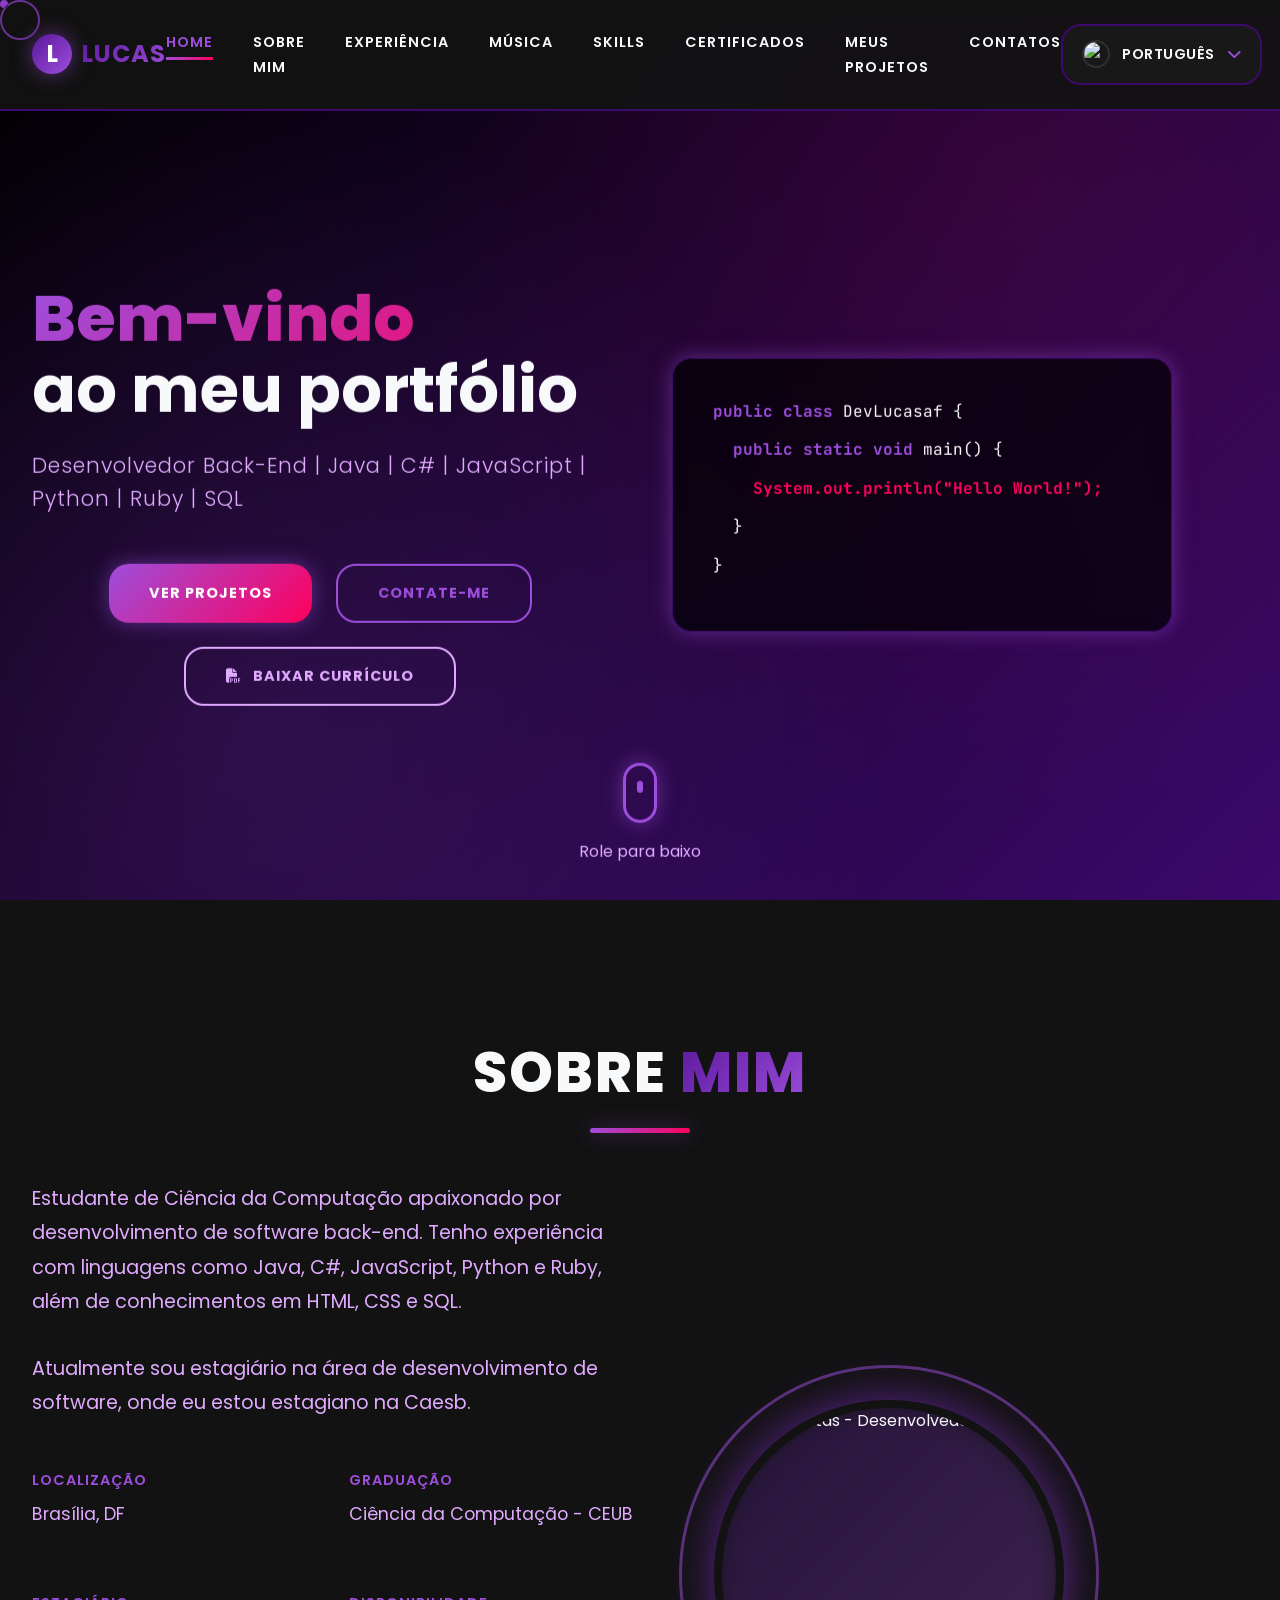
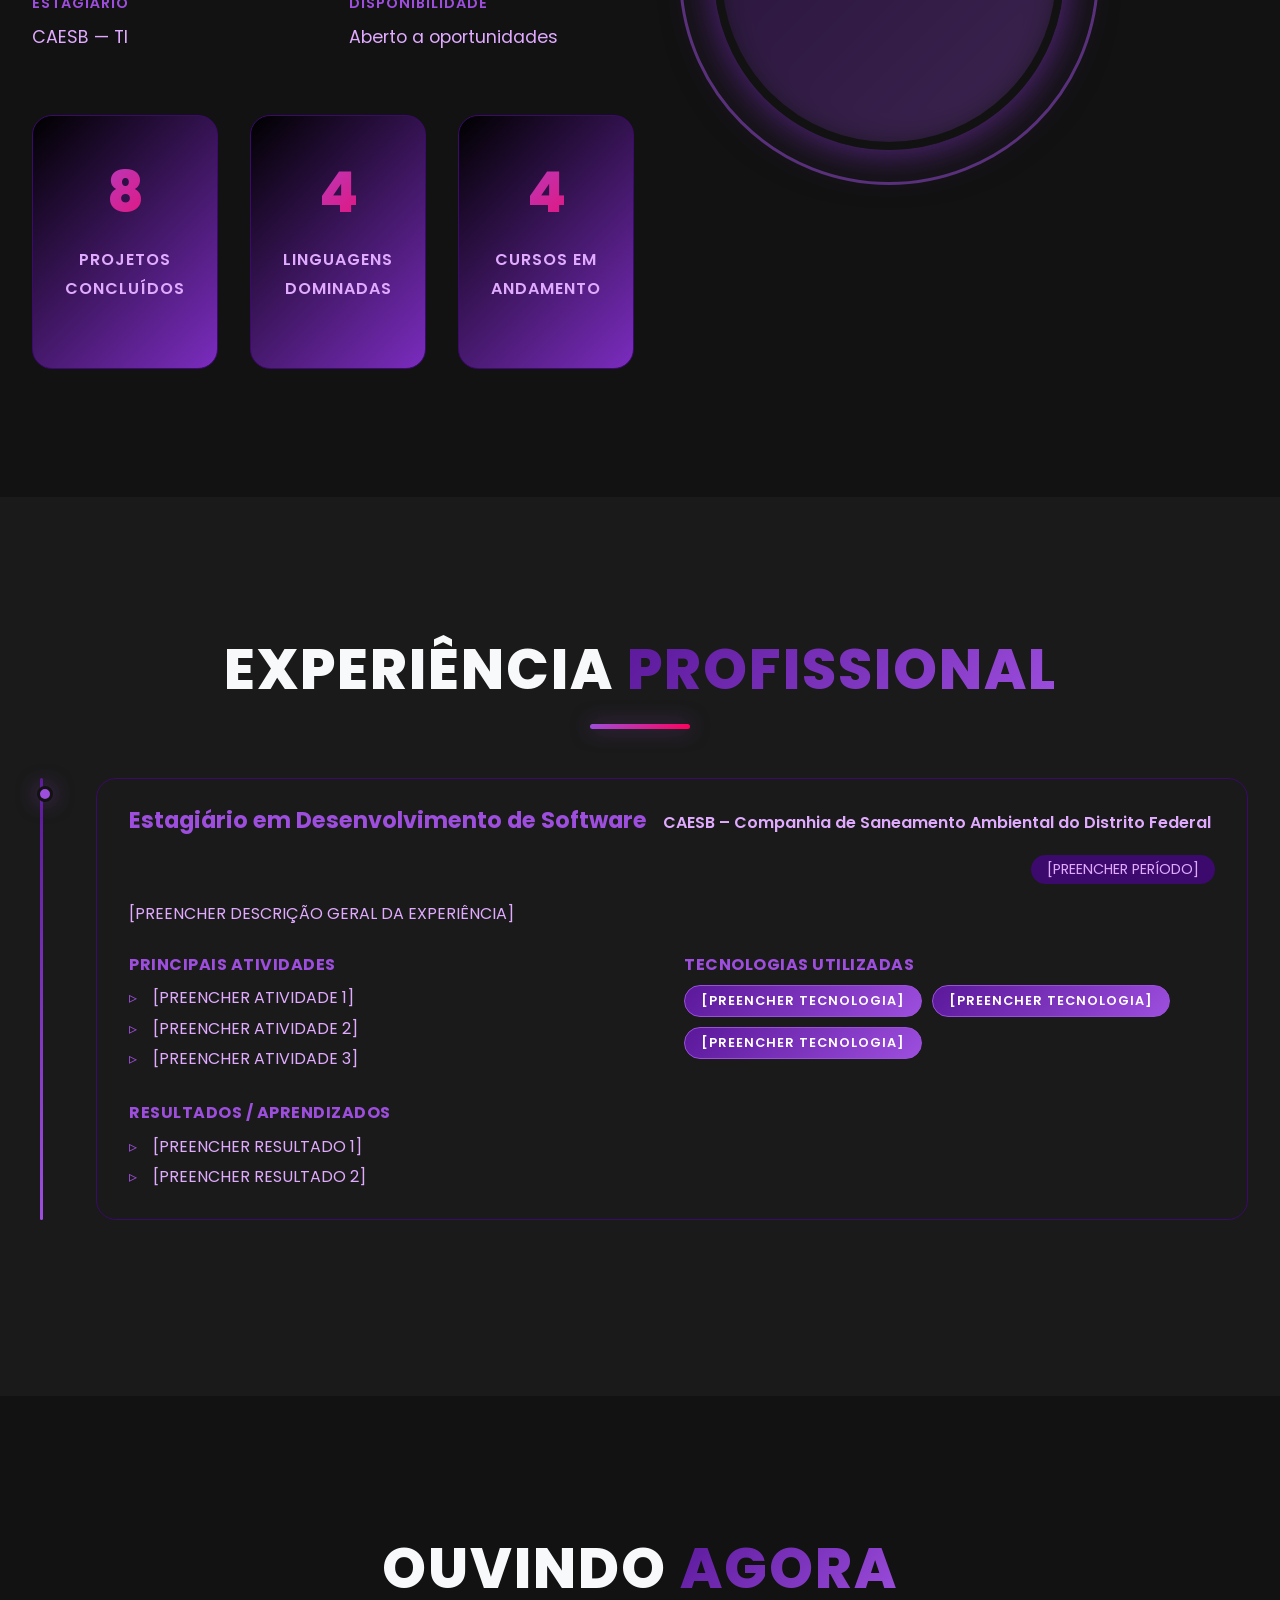
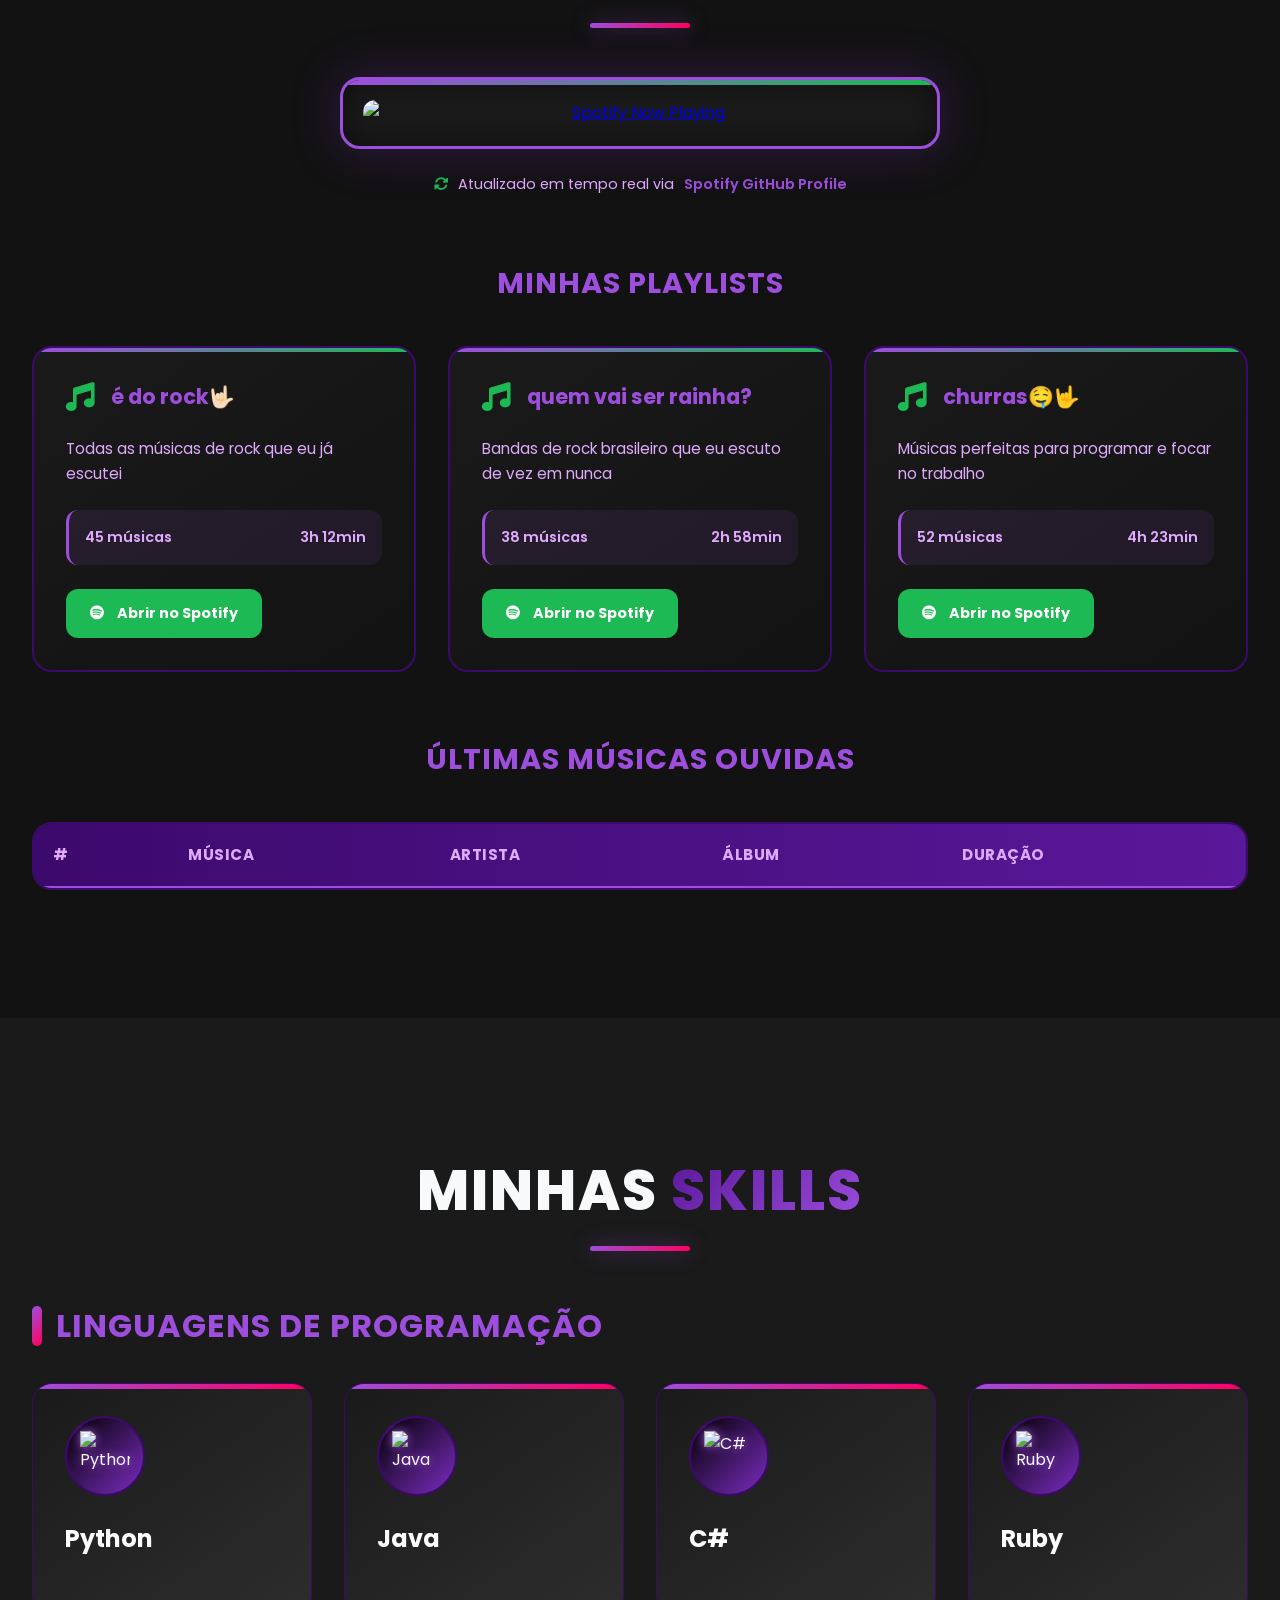
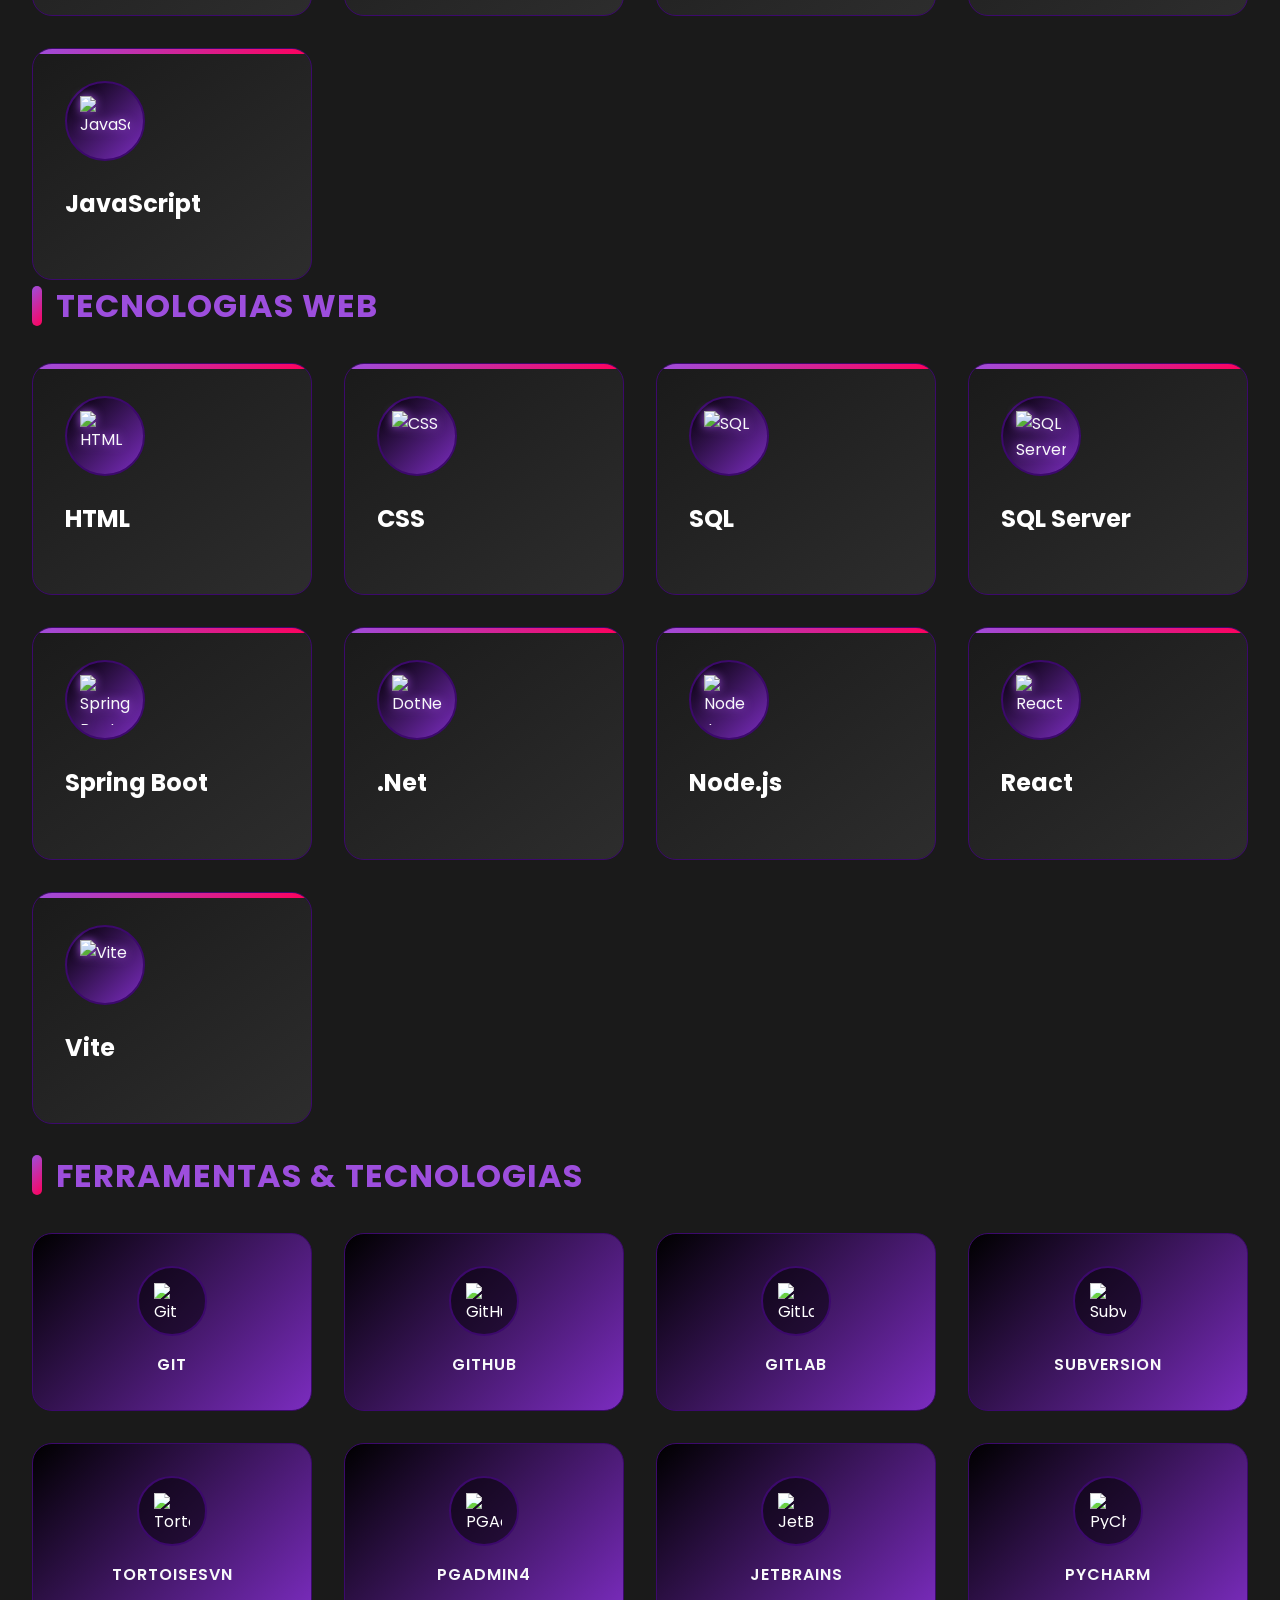
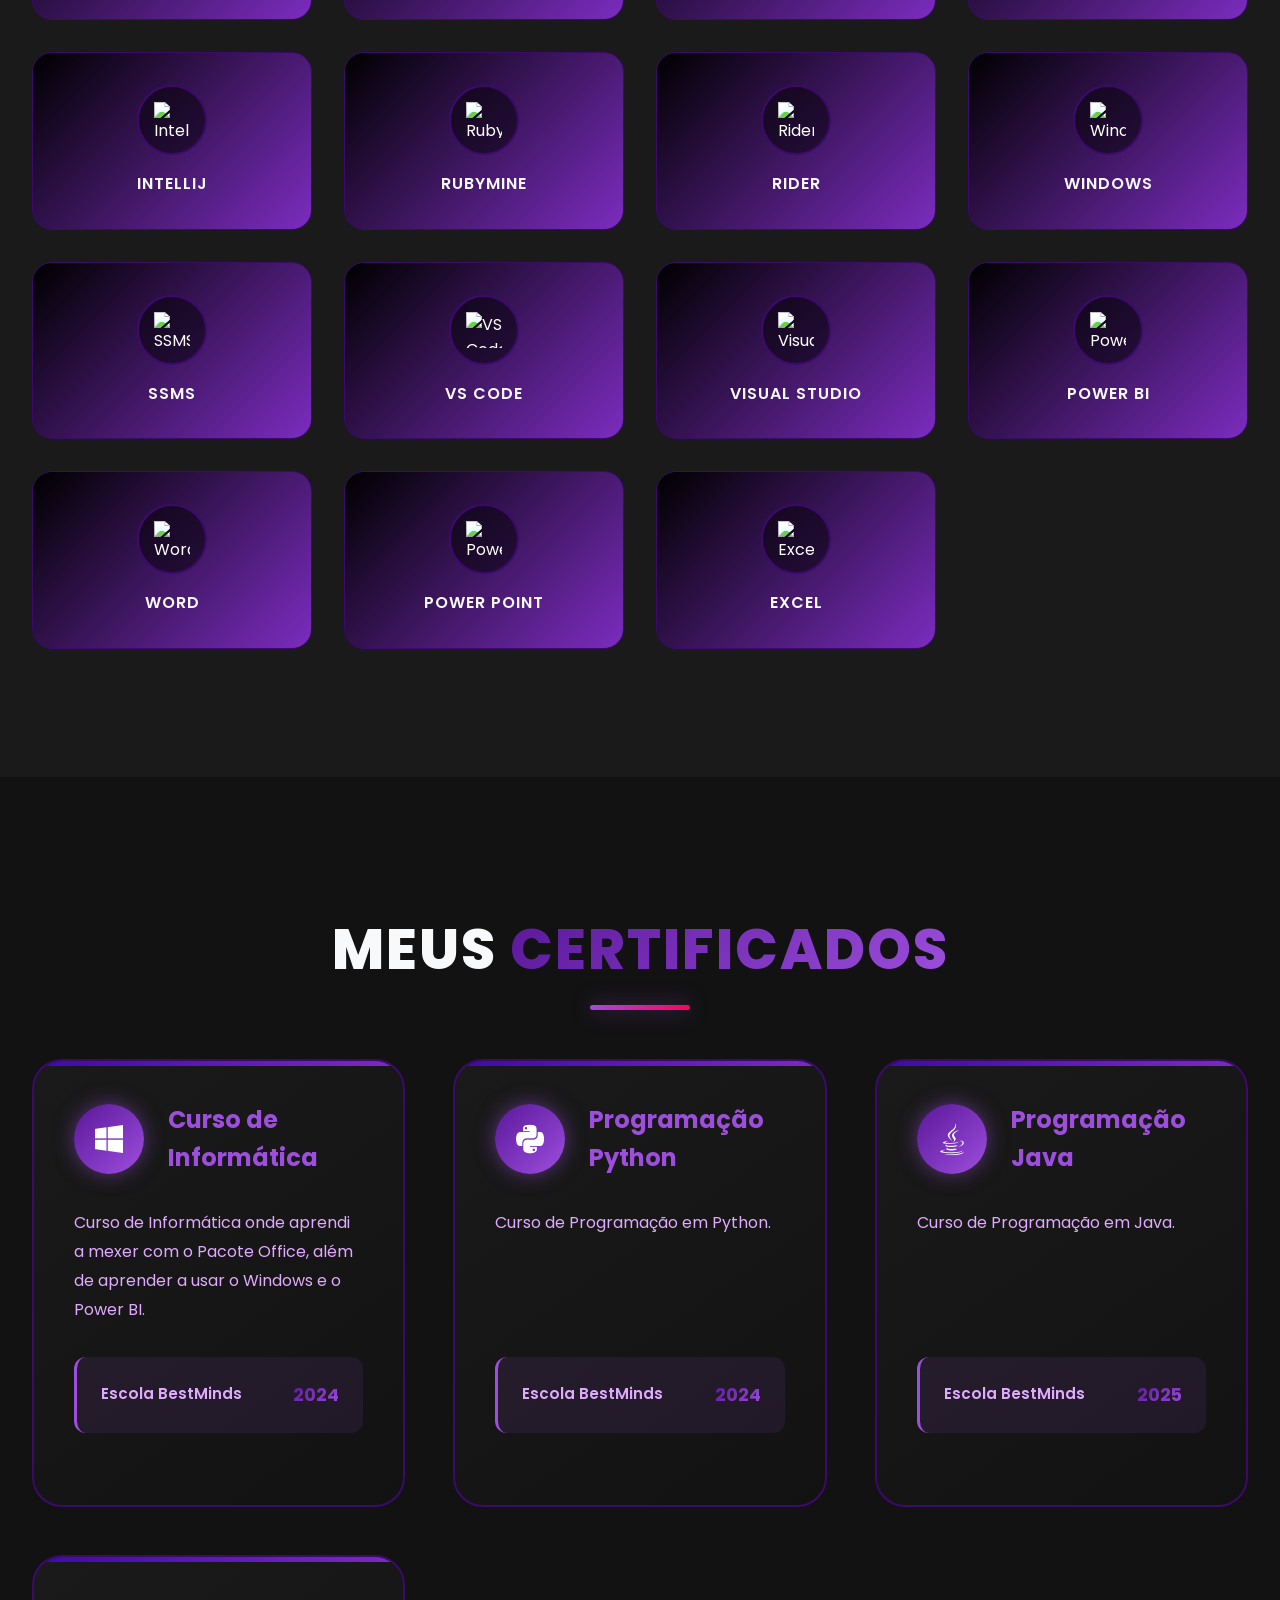
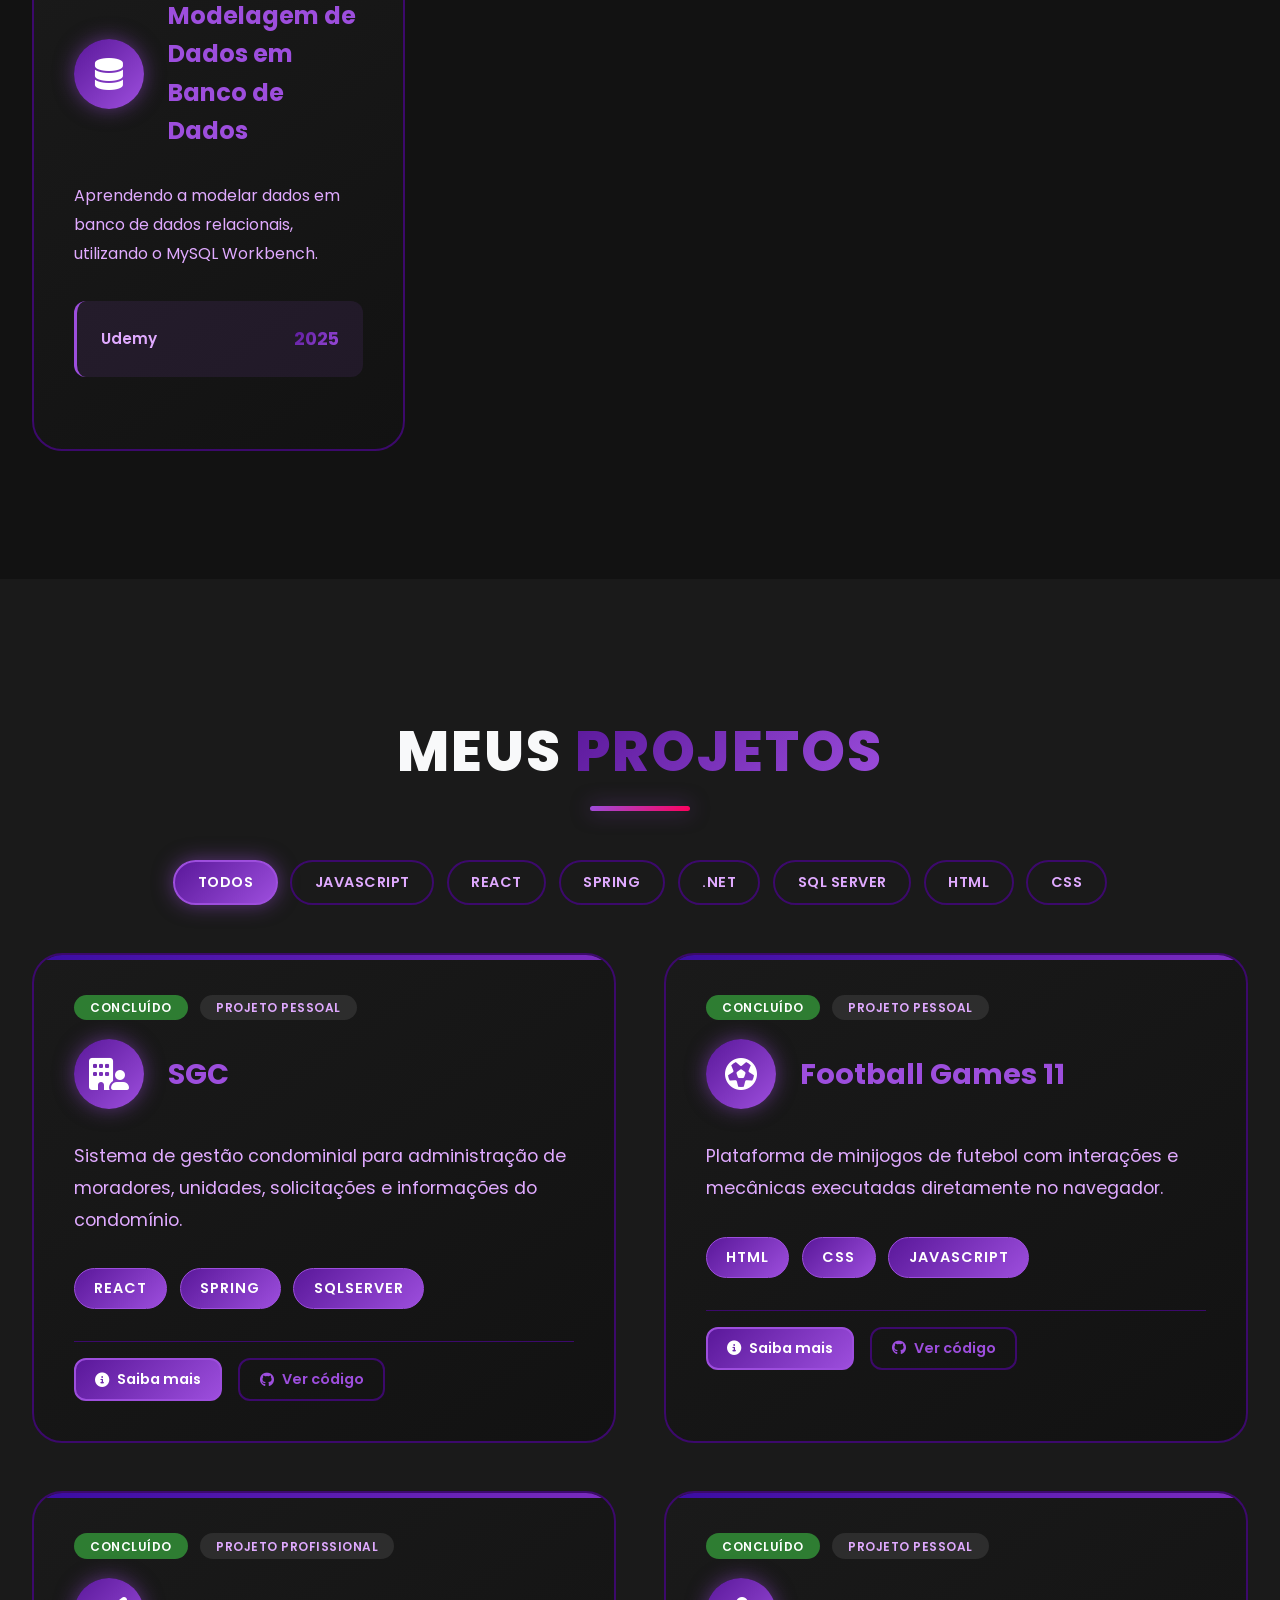
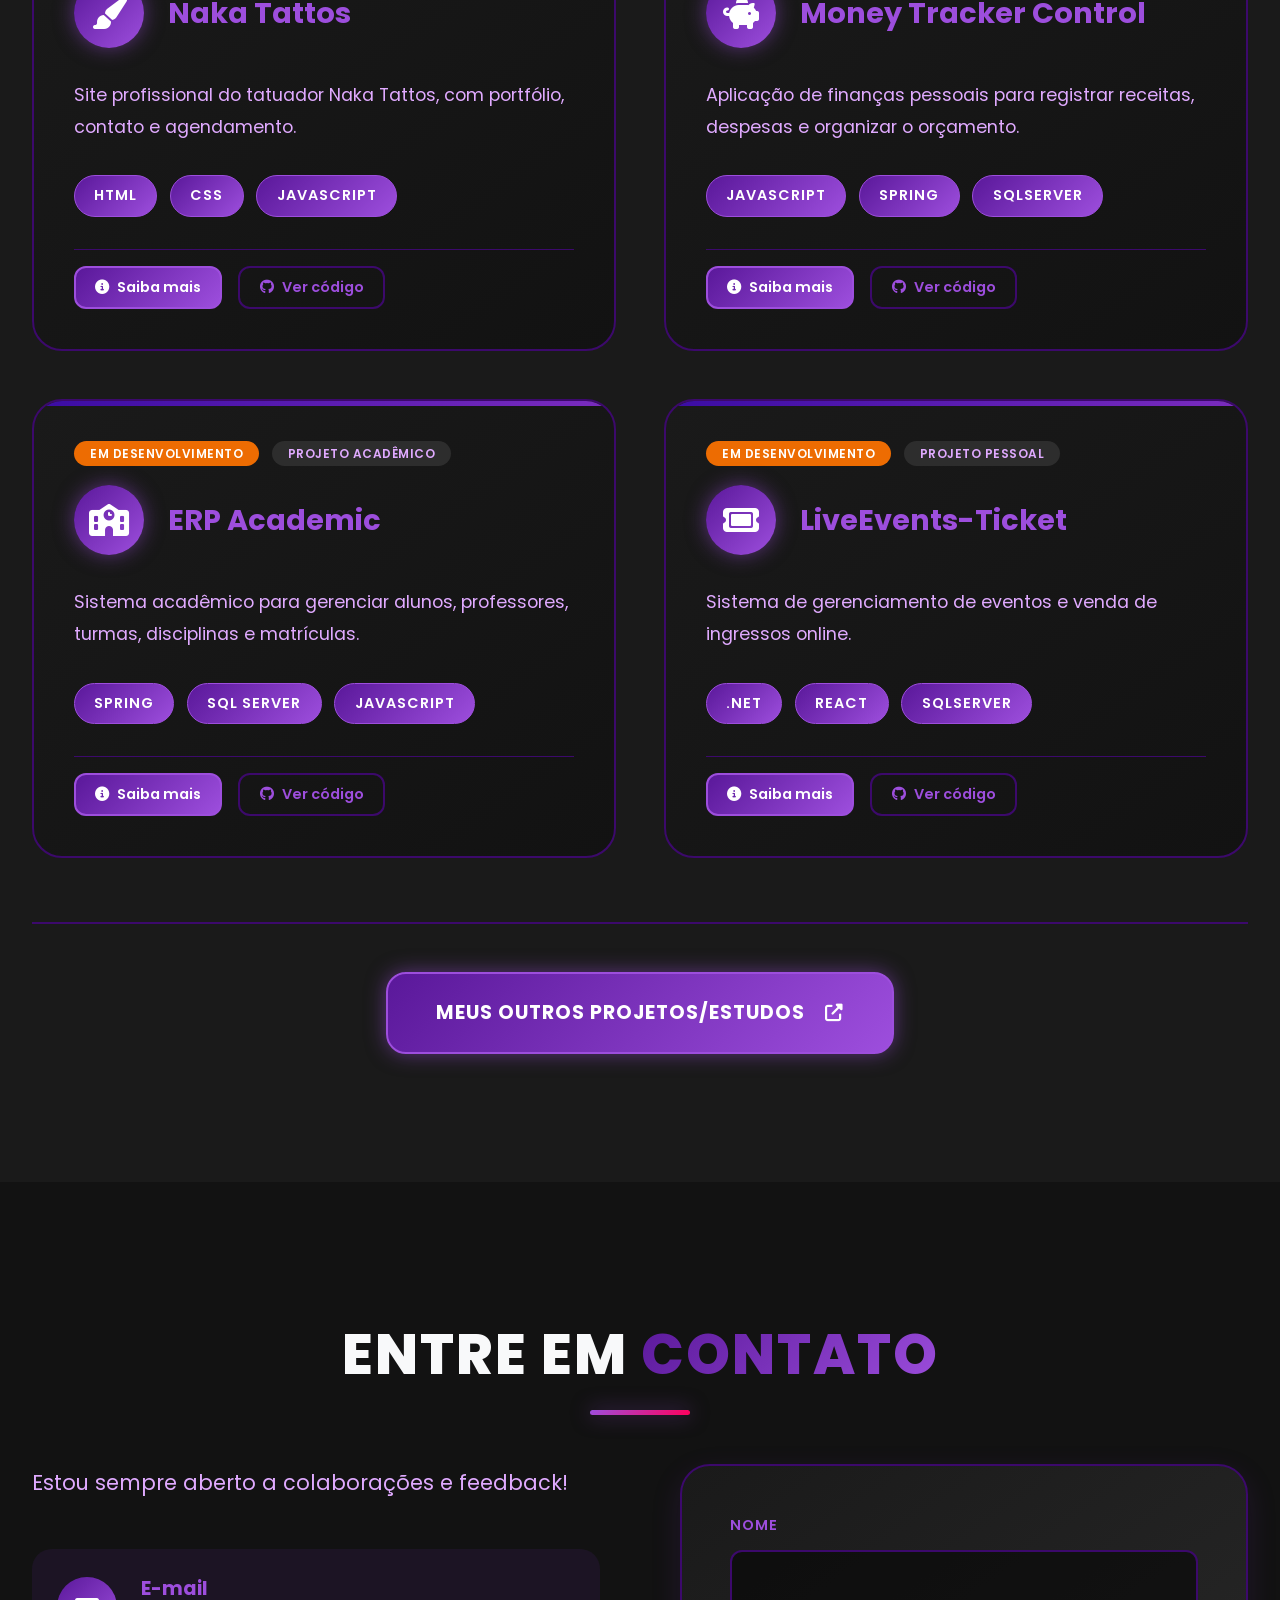
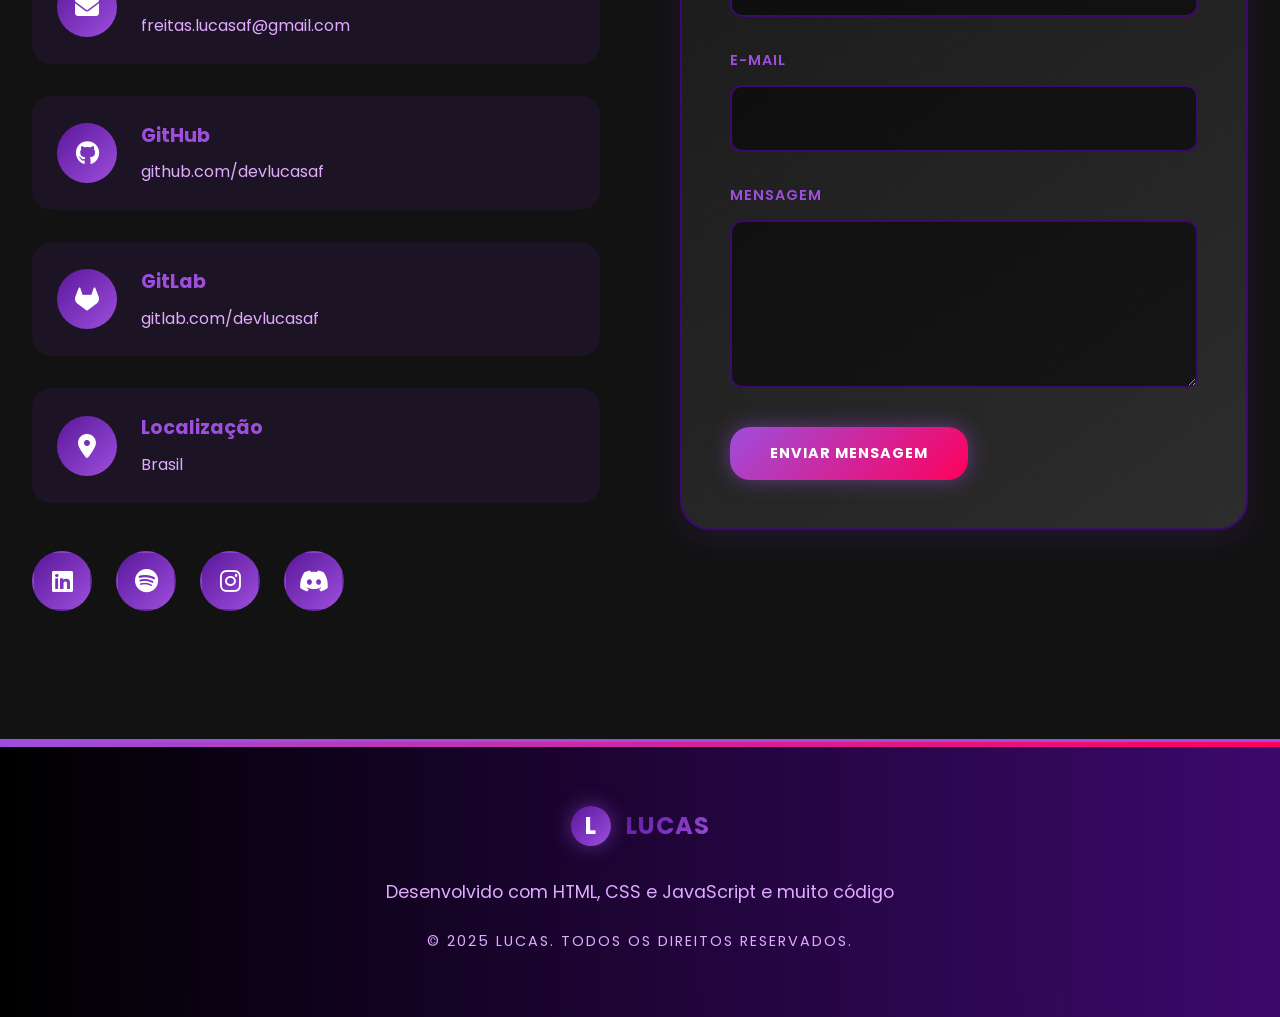
==== commit d85b333d: "adiciona mais infos nas skills e atualiza a seção de projetos" ====
--- a/index.html
+++ b/index.html
@@ -26,6 +26,8 @@
                 <ul class="nav-menu">
                     <li><a href="#home-section" class="nav-link nav-home" data-key="nav-home">Home</a></li>
                     <li><a href="#about-section" class="nav-link nav-sobre" data-key="nav-sobre">Sobre Mim</a></li>
+                    <!-- NOVO LINK EXPERIÊNCIA -->
+                    <li><a href="#experience-section" class="nav-link nav-experiencia" data-key="nav-experiencia">Experiência</a></li>
                     <li><a href="#music-section" class="nav-link nav-musica" data-key="nav-musica">Música</a></li>
                     <li><a href="#skills-section" class="nav-link nav-skills" data-key="nav-skills">Skills</a></li>
                     <li><a href="#certifications-section" class="nav-link nav-certifications" data-key="nav-certifications">Certificados</a></li>
@@ -92,6 +94,10 @@
                         <div class="hero-cta">
                             <a href="#projects-section" class="btn btn-primary" data-key="view-projects">Ver Projetos</a>
                             <a href="#contact-section" class="btn btn-secondary" data-key="contact-me">Contate-me</a>
+                            <!-- NOVO BOTÃO CURRÍCULO -->
+                            <a href="assets/documents/curriculo-lucas-freitas.pdf" download class="btn btn-tertiary" data-key="download-resume">
+                                <i class="fas fa-file-pdf"></i> <span data-key="download-resume">Baixar currículo</span>
+                            </a>
                         </div>
                     </div>
                     <div class="hero-visual">
@@ -186,6 +192,55 @@
                             </div>
                         </div>
                     </div>
+            </section>
+
+            <!-- NOVA SEÇÃO EXPERIÊNCIA -->
+            <section id="experience-section" class="section experience reveal">
+                <div class="container">
+                    <h2 class="section-title" data-key="experience-title">Experiência <span class="highlight">Profissional</span></h2>
+                    <div class="timeline">
+                        <!-- Item 1 – Estágio CAESB -->
+                        <div class="timeline-item">
+                            <div class="timeline-dot"></div>
+                            <div class="timeline-content">
+                                <div class="timeline-header">
+                                    <h3 class="timeline-role" data-key="experience-role">Estagiário em Desenvolvimento de Software</h3>
+                                    <span class="timeline-company">CAESB – Companhia de Saneamento Ambiental do Distrito Federal</span>
+                                    <span class="timeline-period" data-key="experience-period">[PREENCHER PERÍODO]</span>
+                                </div>
+                                <p class="timeline-description" data-key="experience-desc">
+                                    [PREENCHER DESCRIÇÃO GERAL DA EXPERIÊNCIA]
+                                </p>
+                                <div class="timeline-details">
+                                    <div class="timeline-activities">
+                                        <h4 data-key="experience-activities-title">Principais Atividades</h4>
+                                        <ul>
+                                            <li data-key="experience-activity-1">[PREENCHER ATIVIDADE 1]</li>
+                                            <li data-key="experience-activity-2">[PREENCHER ATIVIDADE 2]</li>
+                                            <li data-key="experience-activity-3">[PREENCHER ATIVIDADE 3]</li>
+                                        </ul>
+                                    </div>
+                                    <div class="timeline-tech">
+                                        <h4 data-key="experience-tech-title">Tecnologias Utilizadas</h4>
+                                        <div class="tech-tags">
+                                            <span class="tech-tag">[PREENCHER TECNOLOGIA]</span>
+                                            <span class="tech-tag">[PREENCHER TECNOLOGIA]</span>
+                                            <span class="tech-tag">[PREENCHER TECNOLOGIA]</span>
+                                        </div>
+                                    </div>
+                                    <div class="timeline-results">
+                                        <h4 data-key="experience-results-title">Resultados / Aprendizados</h4>
+                                        <ul>
+                                            <li data-key="experience-result-1">[PREENCHER RESULTADO 1]</li>
+                                            <li data-key="experience-result-2">[PREENCHER RESULTADO 2]</li>
+                                        </ul>
+                                    </div>
+                                </div>
+                            </div>
+                        </div>
+                        <!-- Adicione mais itens .timeline-item conforme necessário -->
+                    </div>
+                </div>
             </section>
             
             <!-- Music Section -->
@@ -312,7 +367,7 @@
                                 <div class="skill-card" data-tech="python">
                                     <div class="skill-icon">
                                         <img 
-                                            src="assets/icons/python-icon.png" 
+                                            src="https://upload.wikimedia.org/wikipedia/commons/thumb/c/c3/Python-logo-notext.svg/3840px-Python-logo-notext.svg.png" 
                                             alt="Python"
                                         />
                                     </div>
@@ -322,7 +377,7 @@
                                 <div class="skill-card" data-tech="java">
                                     <div class="skill-icon">
                                         <img 
-                                            src="assets/icons/java-icon.png" 
+                                            src="https://cdn-icons-png.flaticon.com/512/5968/5968282.png" 
                                             alt="Java"
                                         />
                                     </div>
@@ -332,7 +387,7 @@
                                 <div class="skill-card" data-tech="csharp">
                                     <div class="skill-icon">
                                         <img 
-                                            src="assets/icons/csharp-icon.png" 
+                                            src="https://upload.wikimedia.org/wikipedia/commons/thumb/d/d2/C_Sharp_Logo_2023.svg/250px-C_Sharp_Logo_2023.svg.png" 
                                             alt="C#"
                                         />
                                     </div>
@@ -342,7 +397,7 @@
                                 <div class="skill-card" data-tech="ruby">
                                     <div class="skill-icon">
                                         <img 
-                                            src="assets/icons/ruby-icon.png" 
+                                            src="https://images.vexels.com/media/users/3/166485/isolated/preview/d4061b653e6ba02ad0afdc79e0315a25-icone-da-linguagem-de-programacao-ruby.png" 
                                             alt="Ruby"
                                         />
                                     </div>
@@ -352,7 +407,7 @@
                                 <div class="skill-card" data-tech="javascript">
                                     <div class="skill-icon">
                                         <img 
-                                            src="assets/icons/javascript-icon.png" 
+                                            src="https://img.icons8.com/color/512/javascript.png" 
                                             alt="JavaScript"
                                         />
                                     </div>
@@ -367,7 +422,7 @@
                                 <div class="skill-card" data-tech="html">
                                     <div class="skill-icon">
                                         <img 
-                                            src="assets/icons/html-icon.png" 
+                                            src="https://images.icon-icons.com/171/PNG/512/html5_23329.png" 
                                             alt="HTML"
                                         />
                                     </div>
@@ -377,7 +432,7 @@
                                 <div class="skill-card" data-tech="css">
                                     <div class="skill-icon">
                                         <img 
-                                            src="assets/icons/css-icon.png" 
+                                            src="https://uxwing.com/wp-content/themes/uxwing/download/brands-and-social-media/css-icon.png" 
                                             alt="CSS"
                                         />
                                     </div>
@@ -387,7 +442,7 @@
                                 <div class="skill-card" data-tech="sql">
                                     <div class="skill-icon">
                                         <img 
-                                            src="assets/icons/sql-icon.png" 
+                                            src="https://cdn-icons-png.flaticon.com/512/528/528260.png" 
                                             alt="SQL"
                                         />
                                     </div>
@@ -397,7 +452,7 @@
                                 <div class="skill-card" data-tech="sqlserver">
                                     <div class="skill-icon">
                                         <img 
-                                            src="assets/icons/sqlserver-icon.png" 
+                                            src="https://upload.wikimedia.org/wikipedia/commons/thumb/4/41/Microsoft_SQL_Server_2025_icon.svg/3840px-Microsoft_SQL_Server_2025_icon.svg.png" 
                                             alt="SQL Server"
                                         />
                                     </div>
@@ -407,7 +462,7 @@
                                 <div class="skill-card" data-tech="spring-boot">
                                     <div class="skill-icon">
                                         <img 
-                                            src="assets/icons/spring-boot-icon.png" 
+                                            src="https://upload.wikimedia.org/wikipedia/commons/thumb/7/79/Spring_Boot.svg/960px-Spring_Boot.svg.png" 
                                             alt="Spring Boot"
                                         />
                                     </div>
@@ -417,27 +472,37 @@
                                 <div class="skill-card" data-tech="dotnet">
                                     <div class="skill-icon">
                                         <img 
-                                            src="assets/icons/dotnet-icon.png" 
+                                            src="https://user-images.githubusercontent.com/42860908/106164530-120e5680-61b0-11eb-954c-969c7031ffd4.png" 
                                             alt="DotNet"
                                         />
                                     </div>
                                     <h4 class="skill-name" data-key="dotnet">.Net</h4>
                                 </div>
 
+                                <div class="skill-card" data-tech="nodejs">
+                                    <div class="skill-icon">
+                                        <img 
+                                            src="https://cdn.iconscout.com/icon/free/png-256/free-node-js-icon-svg-download-png-1174935.png" 
+                                            alt="Node Js"
+                                        />
+                                    </div>
+                                    <h4 class="skill-name" data-key="nodejs">Node.js</h4>
+                                </div>
+
                                 <div class="skill-card" data-tech="react">
                                     <div class="skill-icon">
                                         <img 
-                                            src="assets/icons/react-icon.png" 
+                                            src="https://upload.wikimedia.org/wikipedia/commons/thumb/a/a7/React-icon.svg/960px-React-icon.svg.png" 
                                             alt="React"
                                         />
                                     </div>
-                                    <h4 class="skill-name" data-key="node-js">React</h4>
+                                    <h4 class="skill-name" data-key="react">React</h4>
                                 </div>
 
                                 <div class="skill-card" data-tech="vite">
                                     <div class="skill-icon">
                                         <img 
-                                            src="assets/icons/vite-icon.png" 
+                                            src="https://upload.wikimedia.org/wikipedia/commons/thumb/f/f1/Vitejs-logo.svg/500px-Vitejs-logo.svg.png" 
                                             alt="Vite"
                                         />
                                     </div>
@@ -455,7 +520,7 @@
                             <div class="tool-card" data-tool="git">
                                 <div class="tool-icon">
                                     <img 
-                                        src="assets/icons/git-icon.png" 
+                                        src="https://upload.wikimedia.org/wikipedia/commons/thumb/3/3f/Git_icon.svg/3840px-Git_icon.svg.png" 
                                         alt="Git"
                                     />
                                 </div>
@@ -465,7 +530,7 @@
                             <div class="tool-card" data-tool="github">
                                 <div class="tool-icon">
                                     <img 
-                                        src="assets/icons/github-icon.png" 
+                                        src="https://cdn-icons-png.flaticon.com/512/25/25231.png" 
                                         alt="GitHub"
                                     />
                                 </div>
@@ -475,17 +540,37 @@
                             <div class="tool-card" data-tool="gitlab">
                                 <div class="tool-icon">
                                     <img 
-                                        src="assets/icons/gitlab-icon.png" 
+                                        src="https://cdn-icons-png.flaticon.com/512/5968/5968853.png" 
                                         alt="GitLab"
                                     />
                                 </div>
                                 <span class="tool-name" data-key="gitlab">GitLab</span>
                             </div>
 
+                            <div class="tool-card" data-tool="subversion">
+                                <div class="tool-icon">
+                                    <img 
+                                        src="https://cdn.iconscout.com/icon/free/png-256/free-subversion-logo-icon-svg-download-png-2945192.png" 
+                                        alt="Subversion"
+                                    />
+                                </div>
+                                <span class="tool-name" data-key="subversion">Subversion</span>
+                            </div>
+
+                            <div class="tool-card" data-tool="tortoisesvn">
+                                <div class="tool-icon">
+                                    <img 
+                                        src="https://tortoisesvn.net/assets/img/logo-256x256.png" 
+                                        alt="TortoiseSVN"
+                                    />
+                                </div>
+                                <span class="tool-name" data-key="tortoisesvn">TortoiseSVN</span>
+                            </div>
+
                             <div class="tool-card" data-tool="pgadmin4">
                                 <div class="tool-icon">
                                     <img 
-                                        src="assets/icons/pgadmin4-icon.png" 
+                                        src="https://cdn.jsdelivr.net/gh/homarr-labs/dashboard-icons/svg/pgadmin.svg" 
                                         alt="PGAdmin4"
                                     />
                                 </div>
@@ -495,7 +580,7 @@
                             <div class="tool-card" data-tool="jet-brains">
                                 <div class="tool-icon">
                                     <img 
-                                        src="assets/icons/jet-brains-icon.png" 
+                                        src="https://img.icons8.com/color/600/jetbrains.png" 
                                         alt="JetBrains"
                                     />
                                 </div>
@@ -505,7 +590,7 @@
                             <div class="tool-card" data-tool="pycharm">
                                 <div class="tool-icon">
                                     <img 
-                                        src="assets/icons/pycharm-icon.png" 
+                                        src="https://upload.wikimedia.org/wikipedia/commons/thumb/a/a2/JetBrains_PyCharm_Product_Icon.svg/3840px-JetBrains_PyCharm_Product_Icon.svg.png" 
                                         alt="PyCharm"
                                     />
                                 </div>
@@ -515,7 +600,7 @@
                             <div class="tool-card" data-tool="intellij">
                                 <div class="tool-icon">
                                     <img 
-                                        src="assets/icons/intellij-icon.png" 
+                                        src="https://upload.wikimedia.org/wikipedia/commons/thumb/9/9c/IntelliJ_IDEA_Icon.svg/960px-IntelliJ_IDEA_Icon.svg.png" 
                                         alt="IntelliJ"
                                     />
                                 </div>
@@ -525,17 +610,27 @@
                             <div class="tool-card" data-tool="rubymine">
                                 <div class="tool-icon">
                                     <img 
-                                        src="assets/icons/rubymine-icon.png" 
+                                        src="https://upload.wikimedia.org/wikipedia/commons/thumb/9/95/RubyMine_Icon.svg/960px-RubyMine_Icon.svg.png" 
                                         alt="RubyMine"
                                     />
                                 </div>
                                 <span class="tool-name" data-key="rubymine">RubyMine</span>
                             </div>
 
+                            <div class="tool-card" data-tool="rider">
+                                <div class="tool-icon">
+                                    <img 
+                                        src="https://upload.wikimedia.org/wikipedia/commons/thumb/6/6e/JetBrains_Rider_Icon.svg/1280px-JetBrains_Rider_Icon.svg.png" 
+                                        alt="Rider"
+                                    />
+                                </div>
+                                <span class="tool-name" data-key="rider">Rider</span>
+                            </div>
+
                             <div class="tool-card" data-tool="windows">
                                 <div class="tool-icon">
                                     <img 
-                                        src="assets/icons/windows-icon.png" 
+                                        src="https://img.icons8.com/color/512/windows-10.png" 
                                         alt="Windows"
                                     />
                                 </div>
@@ -546,7 +641,7 @@
                             <div class="tool-card" data-tool="ssms">
                                 <div class="tool-icon">
                                     <img 
-                                        src="assets/icons/ssms-icon.png" 
+                                        src="https://datamodel.com/wp-content/uploads/2025/05/ssms_21.png" 
                                         alt="SSMS"
                                     />
                                 </div>
@@ -556,7 +651,7 @@
                             <div class="tool-card" data-tool="vs-code">
                                 <div class="tool-icon">
                                     <img 
-                                        src="assets/icons/vs-icon.png" 
+                                        src="https://upload.wikimedia.org/wikipedia/commons/thumb/9/9a/Visual_Studio_Code_1.35_icon.svg/960px-Visual_Studio_Code_1.35_icon.svg.png" 
                                         alt="VS Code"
                                     />
                                 </div>
@@ -566,7 +661,7 @@
                             <div class="tool-card" data-tool="visual-studio">
                                 <div class="tool-icon">
                                     <img 
-                                        src="assets/icons/visual-studio-icon.png" 
+                                        src="https://upload.wikimedia.org/wikipedia/commons/thumb/2/2c/Visual_Studio_Icon_2022.svg/250px-Visual_Studio_Icon_2022.svg.png" 
                                         alt="Visual Studio"
                                     />
                                 </div>
@@ -576,7 +671,7 @@
                             <div class="tool-card" data-tool="power-bi">
                                 <div class="tool-icon">
                                     <img 
-                                        src="assets/icons/power-bi-icon.png" 
+                                        src="https://upload.wikimedia.org/wikipedia/commons/thumb/c/cf/New_Power_BI_Logo.svg/960px-New_Power_BI_Logo.svg.png?_=20210102182532" 
                                         alt="Power BI"
                                     />
                                 </div>
@@ -586,7 +681,7 @@
                             <div class="tool-card" data-tool="word">
                                 <div class="tool-icon">
                                     <img 
-                                        src="assets/icons/word-icon.png" 
+                                        src="https://upload.wikimedia.org/wikipedia/commons/thumb/e/e8/Microsoft_Office_Word_%282025%E2%80%93present%29.svg/960px-Microsoft_Office_Word_%282025%E2%80%93present%29.svg.png" 
                                         alt="Word"
                                     />
                                 </div>
@@ -596,7 +691,7 @@
                             <div class="tool-card" data-tool="power-point">
                                 <div class="tool-icon">
                                     <img 
-                                        src="assets/icons/power-point-icon.png" 
+                                        src="https://upload.wikimedia.org/wikipedia/commons/thumb/2/25/Microsoft_Office_PowerPoint_%282019%E2%80%932025%29.svg/960px-Microsoft_Office_PowerPoint_%282019%E2%80%932025%29.svg.png" 
                                         alt="Power Point"
                                     />
                                 </div>
@@ -606,7 +701,7 @@
                             <div class="tool-card" data-tool="excel">
                                 <div class="tool-icon">
                                     <img 
-                                        src="assets/icons/excel-icon.png" 
+                                        src="https://images.icon-icons.com/2397/PNG/512/microsoft_office_excel_logo_icon_145720.png" 
                                         alt="Excel"
                                     />
                                 </div>
@@ -711,7 +806,12 @@
                     </div>
                     
                     <div class="projects-grid">
+                        <!-- CARD SGC -->
                         <div class="project-card" data-tech="react spring sqlserver">
+                            <div class="project-meta">
+                                <span class="project-status status-concluido" data-key="status-concluido">Concluído</span>
+                                <span class="project-type" data-key="type-personal">Projeto pessoal</span>
+                            </div>
                             <div class="project-header">
                                 <div class="project-icon">
                                     <i class="fa-solid fa-building-user"></i>
@@ -719,20 +819,31 @@
                                 <h3 class="project-title" data-key="java-project-title">SGC</h3>
                             </div>
                             <p class="project-description" data-key="java-project-desc">
-                                Repositório de sistema de gestão de condomínio em java.
+                                Sistema de gestão condominial para administração de moradores, unidades, solicitações e informações do condomínio.
                             </p>
                             <div class="project-tech">
                                 <span class="tech-tag">React</span>
                                 <span class="tech-tag">Spring</span>
                                 <span class="tech-tag">SqlServer</span>
                             </div>
-                            <a href="https://github.com/devlucasaf/SGC-Sistema-de-Gestao-De-Condominio" target="_blank" rel="noopener noreferrer" class="project-link">
-                                <span data-key="view-project">Ver Projeto</span>
-                                <i class="fas fa-arrow-right"></i>
-                            </a>
-                        </div>
-                        
+                            <div class="project-actions">
+                                <button type="button" class="project-details-btn" data-project="sgc" aria-haspopup="dialog">
+                                    <i class="fas fa-circle-info" aria-hidden="true"></i>
+                                    <span data-key="learn-more">Saiba mais</span>
+                                </button>
+                                <a href="https://github.com/devlucasaf/SGC-Sistema-de-Gestao-De-Condominio" target="_blank" rel="noopener noreferrer" class="project-code-link" aria-label="Ver código no GitHub">
+                                    <i class="fab fa-github" aria-hidden="true"></i>
+                                    <span data-key="view-code">Ver código</span>
+                                </a>
+                            </div>
+                        </div>
+
+                        <!-- CARD FOOTBALL GAMES 11 -->
                         <div class="project-card" data-tech="html css javascript">
+                            <div class="project-meta">
+                                <span class="project-status status-concluido" data-key="status-concluido">Concluído</span>
+                                <span class="project-type" data-key="type-personal">Projeto pessoal</span>
+                            </div>
                             <div class="project-header">
                                 <div class="project-icon">
                                     <i class="fa-regular fa-futbol"></i>
@@ -740,20 +851,31 @@
                                 <h3 class="project-title" data-key="soccer-project-title">Football Games 11</h3>
                             </div>
                             <p class="project-description" data-key="soccer-project-desc">
-                                Projeto de minigames de futebol. 
+                                Plataforma de minijogos de futebol com interações e mecânicas executadas diretamente no navegador.
                             </p>
                             <div class="project-tech">
                                 <span class="tech-tag">HTML</span>
                                 <span class="tech-tag">CSS</span>
                                 <span class="tech-tag">JavaScript</span>
                             </div>
-                            <a href="https://github.com/devlucasaf/Football-Games-11" target="_blank" rel="noopener noreferrer" class="project-link">
-                                <span data-key="view-project">Ver Projeto</span>
-                                <i class="fas fa-arrow-right"></i>
-                            </a>
-                        </div>
-                        
+                            <div class="project-actions">
+                                <button type="button" class="project-details-btn" data-project="football-games-11" aria-haspopup="dialog">
+                                    <i class="fas fa-circle-info" aria-hidden="true"></i>
+                                    <span data-key="learn-more">Saiba mais</span>
+                                </button>
+                                <a href="https://github.com/devlucasaf/Football-Games-11" target="_blank" rel="noopener noreferrer" class="project-code-link" aria-label="Ver código no GitHub">
+                                    <i class="fab fa-github" aria-hidden="true"></i>
+                                    <span data-key="view-code">Ver código</span>
+                                </a>
+                            </div>
+                        </div>
+
+                        <!-- CARD NAKA TATTOS -->
                         <div class="project-card" data-tech="html css javascript">
+                            <div class="project-meta">
+                                <span class="project-status status-concluido" data-key="status-concluido">Concluído</span>
+                                <span class="project-type" data-key="type-professional">Projeto profissional</span>
+                            </div>
                             <div class="project-header">
                                 <div class="project-icon">
                                     <i class="fa-solid fa-paintbrush"></i>
@@ -761,20 +883,31 @@
                                 <h3 class="project-title" data-key="naka-tattos-project-title">Naka Tattos</h3>
                             </div>
                             <p class="project-description" data-key="naka-tattos-project-desc">
-                                Site profissional do tatuador Naka Tattos.
+                                Site profissional do tatuador Naka Tattos, com portfólio, contato e agendamento.
                             </p>
                             <div class="project-tech">
                                 <span class="tech-tag">HTML</span>
                                 <span class="tech-tag">CSS</span>
                                 <span class="tech-tag">JavaScript</span>
                             </div>
-                            <a href="https://github.com/devlucasaf/naka-tattos" target="_blank" rel="noopener noreferrer" class="project-link">
-                                <span data-key="view-project">Ver Projeto</span>
-                                <i class="fas fa-arrow-right"></i>
-                            </a>
-                        </div>
-
+                            <div class="project-actions">
+                                <button type="button" class="project-details-btn" data-project="naka-tattos" aria-haspopup="dialog">
+                                    <i class="fas fa-circle-info" aria-hidden="true"></i>
+                                    <span data-key="learn-more">Saiba mais</span>
+                                </button>
+                                <a href="https://github.com/devlucasaf/naka-tattos" target="_blank" rel="noopener noreferrer" class="project-code-link" aria-label="Ver código no GitHub">
+                                    <i class="fab fa-github" aria-hidden="true"></i>
+                                    <span data-key="view-code">Ver código</span>
+                                </a>
+                            </div>
+                        </div>
+
+                        <!-- CARD MONEY TRACKER CONTROL -->
                         <div class="project-card" data-tech="javascript spring sqlserver">
+                            <div class="project-meta">
+                                <span class="project-status status-concluido" data-key="status-concluido">Concluído</span>
+                                <span class="project-type" data-key="type-personal">Projeto pessoal</span>
+                            </div>
                             <div class="project-header">
                                 <div class="project-icon">
                                     <i class="fa-solid fa-piggy-bank"></i>
@@ -782,41 +915,63 @@
                                 <h3 class="project-title" data-key="money-tracker-project-title">Money Tracker Control</h3>
                             </div>
                             <p class="project-description" data-key="money-tracker-project-desc">
-                                Projeto de controle de finanças pessoais.
+                                Aplicação de finanças pessoais para registrar receitas, despesas e organizar o orçamento.
                             </p>
                             <div class="project-tech">
                                 <span class="tech-tag">JavaScript</span>
                                 <span class="tech-tag">Spring</span>
                                 <span class="tech-tag">SqlServer</span>
                             </div>
-                            <a href="https://github.com/devlucasaf/money-tracker-control" target="_blank" rel="noopener noreferrer" class="project-link">
-                                <span data-key="view-project">Ver Projeto</span>
-                                <i class="fas fa-arrow-right"></i>
-                            </a>
-                        </div>
-
-                        <div class="project-card" data-tech="html css javascript">
+                            <div class="project-actions">
+                                <button type="button" class="project-details-btn" data-project="money-tracker-control" aria-haspopup="dialog">
+                                    <i class="fas fa-circle-info" aria-hidden="true"></i>
+                                    <span data-key="learn-more">Saiba mais</span>
+                                </button>
+                                <a href="https://github.com/devlucasaf/money-tracker-control" target="_blank" rel="noopener noreferrer" class="project-code-link" aria-label="Ver código no GitHub">
+                                    <i class="fab fa-github" aria-hidden="true"></i>
+                                    <span data-key="view-code">Ver código</span>
+                                </a>
+                            </div>
+                        </div>
+
+                        <!-- CARD ERP ACADEMIC -->
+                        <div class="project-card" data-tech="spring sqlserver javascript">
+                            <div class="project-meta">
+                                <span class="project-status status-em-desenvolvimento" data-key="status-em-desenvolvimento">Em desenvolvimento</span>
+                                <span class="project-type" data-key="type-academic">Projeto acadêmico</span>
+                            </div>
                             <div class="project-header">
                                 <div class="project-icon">
-                                    <i class="fas fa-laptop-code"></i>
-                                </div>
-                                <h3 class="project-title" data-key="academico-project-title">ERP-Academic-School-System</h3>
+                                    <i class="fas fa-school" aria-hidden="true"></i>
+                                </div>
+                                <h3 class="project-title" data-key="academico-project-title">ERP Academic</h3>
                             </div>
                             <p class="project-description" data-key="academico-project-desc">
-                                Portfólio pessoal desenvolvido para apresentar minhas habilidades, projetos e experiências. 
+                                Sistema acadêmico para gerenciar alunos, professores, turmas, disciplinas e matrículas.
                             </p>
                             <div class="project-tech">
-                                <span class="tech-tag">HTML</span>
-                                <span class="tech-tag">CSS</span>
+                                <span class="tech-tag">Spring</span>
+                                <span class="tech-tag">SQL Server</span>
                                 <span class="tech-tag">JavaScript</span>
                             </div>
-                            <a href="https://github.com/devlucasaf/Portifolio" target="_blank" rel="noopener noreferrer" class="project-link">
-                                <span data-key="view-project">Ver Projeto</span>
-                                <i class="fas fa-arrow-right"></i>
-                            </a>
-                        </div>
-
+                            <div class="project-actions">
+                                <button type="button" class="project-details-btn" data-project="erp-academic" aria-haspopup="dialog">
+                                    <i class="fas fa-circle-info" aria-hidden="true"></i>
+                                    <span data-key="learn-more">Saiba mais</span>
+                                </button>
+                                <a href="https://github.com/devlucasaf/ERP-Academic-School-System" target="_blank" rel="noopener noreferrer" class="project-code-link" aria-label="Ver código no GitHub">
+                                    <i class="fab fa-github" aria-hidden="true"></i>
+                                    <span data-key="view-code">Ver código</span>
+                                </a>
+                            </div>
+                        </div>
+
+                        <!-- CARD LIVEEVENTS TICKET -->
                         <div class="project-card" data-tech="dotnet react sqlserver">
+                            <div class="project-meta">
+                                <span class="project-status status-em-desenvolvimento" data-key="status-em-desenvolvimento">Em desenvolvimento</span>
+                                <span class="project-type" data-key="type-personal">Projeto pessoal</span>
+                            </div>
                             <div class="project-header">
                                 <div class="project-icon">
                                     <i class="fas fa-ticket"></i>
@@ -831,10 +986,16 @@
                                 <span class="tech-tag">React</span>
                                 <span class="tech-tag">SqlServer</span>
                             </div>
-                            <a href="https://github.com/devlucasaf/LiveEvents-Ticket" target="_blank" rel="noopener noreferrer" class="project-link">
-                                <span data-key="view-project">Ver Projeto</span>
-                                <i class="fas fa-arrow-right"></i>
-                            </a>
+                            <div class="project-actions">
+                                <button type="button" class="project-details-btn" data-project="liveevents-ticket" aria-haspopup="dialog">
+                                    <i class="fas fa-circle-info" aria-hidden="true"></i>
+                                    <span data-key="learn-more">Saiba mais</span>
+                                </button>
+                                <a href="https://github.com/devlucasaf/LiveEvents-Ticket" target="_blank" rel="noopener noreferrer" class="project-code-link" aria-label="Ver código no GitHub">
+                                    <i class="fab fa-github" aria-hidden="true"></i>
+                                    <span data-key="view-code">Ver código</span>
+                                </a>
+                            </div>
                         </div>
                     </div>
                     
@@ -863,7 +1024,7 @@
                             </p>
                             
                             <div class="contact-methods">
-                                <a href="mailto:seuemail@exemplo.com" class="contact-method">
+                                <a href="mailto:freitas.lucasaf@gmail.com" class="contact-method">
                                     <i class="fas fa-envelope"></i>
                                     <div>
                                         <h4 data-key="email">E-mail</h4>
@@ -963,6 +1124,53 @@
                 </div>
             </div>
         </footer>
+
+        <div id="project-modal" class="modal" role="dialog" aria-modal="true" aria-hidden="true" aria-labelledby="modal-title" aria-describedby="modal-description">
+            <div class="modal-backdrop"></div>
+            <div class="modal-content">
+                <div class="modal-header">
+                    <h2 id="modal-title" class="modal-title"></h2>
+                    <button type="button" class="modal-close" aria-label="Fechar modal" data-close-modal>
+                        <i class="fas fa-times" aria-hidden="true"></i>
+                    </button>
+                </div>
+                <div class="modal-body">
+                    <div class="modal-image-wrapper" id="modal-image-wrapper" hidden></div>
+                    <p id="modal-description" class="modal-description"></p>
+                    <div class="modal-meta">
+                        <span class="modal-status" id="modal-status"></span>
+                        <span class="modal-type" id="modal-type"></span>
+                    </div>
+                    <div class="modal-section">
+                        <h3 data-key="features-title">Principais funcionalidades</h3>
+                        <ul id="modal-features" class="modal-features"></ul>
+                    </div>
+                    <div class="modal-section">
+                        <h3 data-key="participation-title">Minha participação</h3>
+                        <p id="modal-participation"></p>
+                    </div>
+                    <div class="modal-section">
+                        <h3 data-key="challenges-title">Desafios técnicos</h3>
+                        <p id="modal-challenges"></p>
+                    </div>
+                    <div class="modal-section">
+                        <h3 data-key="tech-used-title">Tecnologias utilizadas</h3>
+                        <div id="modal-tech" class="modal-tech"></div>
+                    </div>
+                </div>
+
+                <div class="modal-footer">
+                    <a id="modal-repo-link" href="#" target="_blank" rel="noopener noreferrer" class="btn btn-primary">
+                        <i class="fab fa-github" aria-hidden="true"></i> 
+                        <span data-key="view-code">Ver código</span>
+                    </a>
+                    <a id="modal-demo-link" href="#" target="_blank" rel="noopener noreferrer" class="btn btn-secondary" hidden>
+                        <i class="fas fa-external-link-alt" aria-hidden="true"></i> 
+                        <span data-key="view-demo">Ver demonstração</span>
+                    </a>
+                </div>
+            </div>
+        </div>
         
         <button id="back-to-top" class="back-to-top" aria-label="Voltar ao topo" title="Voltar ao topo">
             <i class="fas fa-arrow-up"></i>
--- a/css/style.css
+++ b/css/style.css
@@ -498,8 +498,6 @@
 }
 
 .language-select {
-    appearance: none;
-    -webkit-appearance: none;
     -moz-appearance: none;
     width: 100%;
     padding: 0.6rem 2.5rem 0.6rem 1rem; 
@@ -730,8 +728,22 @@
 
 .hero-cta {
     display: flex;
+    flex-wrap: wrap;
     gap: 1.5rem;
     margin-top: 3rem;
+    justify-content: center;
+}
+
+.hero-cta .btn {
+    flex: 0 1 auto;
+    min-width: 180px;
+}
+
+@media (max-width: 576px) {
+    .hero-cta .btn {
+        min-width: 100%;
+        max-width: 300px;
+    }
 }
 
 .btn {
@@ -1799,6 +1811,7 @@
         opacity: 0;
         transform: translateY(30px);
     }
+
     to {
         opacity: 1;
         transform: translateY(0);
@@ -1810,6 +1823,7 @@
         transform: translateY(0);
         opacity: 1;
     }
+
     100% {
         transform: translateY(20px);
         opacity: 0;
@@ -1817,12 +1831,14 @@
 }
 
 @keyframes pulse {
-    0%, 100% {
+    0%, 
+    100% {
         box-shadow: 
             var(--shadow-neon),
             0 0 0 15px rgba(123, 44, 191, 0.1),
             0 0 0 30px rgba(123, 44, 191, 0.05);
     }
+
     50% {
         box-shadow: 
             0 0 40px rgba(157, 78, 221, 0.8),
@@ -1835,6 +1851,7 @@
     0% {
         transform: translateX(-100%) translateY(-100%) rotate(45deg);
     }
+
     100% {
         transform: translateX(100%) translateY(100%) rotate(45deg);
     }
@@ -1845,6 +1862,7 @@
         opacity: 0;
         transform: translateX(-20px);
     }
+
     to {
         opacity: 1;
         transform: translateX(0);
@@ -2051,6 +2069,7 @@
     0% { 
         transform: rotate(0deg); 
     }
+    
     100% { 
         transform: rotate(360deg); 
     }
@@ -2509,4 +2528,524 @@
 
 .project-card.hidden {
     display: none;
+}
+
+/* --- MODAL --- */
+.modal {
+    position: fixed;
+    top: 0;
+    left: 0;
+    width: 100%;
+    height: 100%;
+    display: flex;
+    align-items: center;
+    justify-content: center;
+    z-index: 9999;
+    visibility: hidden;
+    opacity: 0;
+    transition: visibility 0.3s, opacity 0.3s;
+}
+
+.modal[aria-hidden="false"] {
+    visibility: visible;
+    opacity: 1;
+}
+
+.modal-backdrop {
+    position: absolute;
+    top: 0;
+    left: 0;
+    width: 100%;
+    height: 100%;
+    background: rgba(0, 0, 0, 0.7);
+    backdrop-filter: blur(5px);
+    cursor: pointer;
+}
+
+.modal-content {
+    position: relative;
+    background: var(--preto-fumaca);
+    border-radius: var(--border-radius-xl);
+    border: 2px solid var(--roxo-neon);
+    box-shadow: var(--shadow-neon);
+    max-width: 800px;
+    width: 90%;
+    max-height: 90vh;
+    overflow-y: auto;
+    padding: 2rem;
+    transform: scale(0.9);
+    transition: transform 0.3s ease;
+    z-index: 1;
+}
+
+.modal[aria-hidden="false"] .modal-content {
+    transform: scale(1);
+}
+
+.modal-header {
+    display: flex;
+    justify-content: space-between;
+    align-items: center;
+    border-bottom: 2px solid var(--roxo-escuro);
+    padding-bottom: 1rem;
+    margin-bottom: 1.5rem;
+}
+
+.modal-title {
+    font-size: 2rem;
+    font-weight: 700;
+    color: var(--roxo-neon);
+    margin: 0;
+}
+
+.modal-close {
+    background: none;
+    border: none;
+    font-size: 1.8rem;
+    color: var(--text-light);
+    cursor: pointer;
+    transition: color var(--transition-fast), transform var(--transition-fast);
+    padding: 0.5rem;
+    line-height: 1;
+}
+
+.modal-close:hover {
+    color: var(--vermelho-sangue);
+    transform: rotate(90deg);
+}
+
+.modal-close:focus-visible {
+    outline: 2px solid var(--roxo-neon);
+    outline-offset: 2px;
+}
+
+.modal-body {
+    display: flex;
+    flex-direction: column;
+    gap: 1.5rem;
+}
+
+.modal-image-wrapper {
+    width: 100%;
+    border-radius: var(--border-radius-md);
+    overflow: hidden;
+    background: var(--cinza-metal);
+    display: flex;
+    justify-content: center;
+    align-items: center;
+    min-height: 200px;
+}
+
+.modal-image {
+    width: 100%;
+    height: auto;
+    max-height: 400px;
+    object-fit: cover;
+    display: block;
+}
+
+.modal-description {
+    font-size: 1.1rem;
+    color: var(--text-light);
+    line-height: 1.7;
+}
+
+.modal-meta {
+    display: flex;
+    gap: 1.5rem;
+    flex-wrap: wrap;
+    padding: 0.5rem 0;
+}
+
+.modal-status, .modal-type {
+    display: inline-block;
+    padding: 0.3rem 1rem;
+    border-radius: 20px;
+    font-weight: 600;
+    font-size: 0.85rem;
+    text-transform: uppercase;
+    letter-spacing: 0.5px;
+}
+
+.modal-status {
+    background: var(--roxo-escuro);
+    color: white;
+}
+
+.modal-type {
+    background: var(--cinza-metal);
+    color: var(--roxo-suave);
+}
+
+/* Cores de status (usar classes específicas) */
+.status-concluido { background: #2e7d32; color: #fff; }
+.status-em-desenvolvimento { background: #ed6c02; color: #fff; }
+.status-em-manutencao { background: #0288d1; color: #fff; }
+.status-pausado { background: #616161; color: #fff; }
+.status-prototipo { background: var(--roxo-profundo); color: #fff; }
+
+.modal-section h3 {
+    font-size: 1.2rem;
+    color: var(--roxo-neon);
+    margin-bottom: 0.8rem;
+    font-weight: 600;
+    text-transform: uppercase;
+    letter-spacing: 0.5px;
+}
+
+.modal-features {
+    list-style: none;
+    padding: 0;
+    display: flex;
+    flex-direction: column;
+    gap: 0.5rem;
+}
+
+.modal-features li {
+    padding-left: 1.5rem;
+    position: relative;
+    color: var(--text-light);
+}
+
+.modal-features li::before {
+    content: "▹";
+    position: absolute;
+    left: 0;
+    color: var(--roxo-neon);
+}
+
+.modal-tech {
+    display: flex;
+    flex-wrap: wrap;
+    gap: 0.8rem;
+}
+
+.modal-tech .tech-tag {
+    background: var(--gradiente-roxo);
+    color: white;
+    padding: 0.4rem 1.2rem;
+    border-radius: 25px;
+    font-size: 0.85rem;
+    font-weight: 600;
+    text-transform: uppercase;
+    border: 1px solid var(--roxo-neon);
+}
+
+.modal-footer {
+    display: flex;
+    gap: 1rem;
+    flex-wrap: wrap;
+    margin-top: 2rem;
+    padding-top: 1.5rem;
+    border-top: 2px solid var(--roxo-escuro);
+}
+
+.modal-footer .btn {
+    flex: 1 1 auto;
+    min-width: 140px;
+}
+
+/* Responsividade do modal */
+@media (max-width: 768px) {
+    .modal-content {
+        padding: 1.5rem;
+        max-height: 95vh;
+    }
+    .modal-title {
+        font-size: 1.5rem;
+    }
+    .modal-meta {
+        gap: 0.8rem;
+    }
+    .modal-footer {
+        flex-direction: column;
+    }
+    .modal-footer .btn {
+        width: 100%;
+    }
+}
+
+@media (prefers-reduced-motion: reduce) {
+    .modal-content {
+        transform: scale(1);
+        transition: none;
+    }
+    .modal {
+        transition: none;
+    }
+}
+
+/* --- STATUS E TIPO NOS CARDS --- */
+.project-meta {
+    display: flex;
+    gap: 0.8rem;
+    flex-wrap: wrap;
+    margin-bottom: 1.2rem;
+}
+
+.project-status, .project-type {
+    display: inline-block;
+    padding: 0.2rem 1rem;
+    border-radius: 20px;
+    font-weight: 600;
+    font-size: 0.75rem;
+    text-transform: uppercase;
+    letter-spacing: 0.5px;
+}
+
+.project-status {
+    background: var(--roxo-escuro);
+    color: white;
+}
+
+.project-type {
+    background: var(--cinza-metal);
+    color: var(--roxo-suave);
+}
+
+/* Cores específicas para status (usar classes) */
+.status-concluido { background: #2e7d32; color: #fff; }
+.status-em-desenvolvimento { background: #ed6c02; color: #fff; }
+.status-em-manutencao { background: #0288d1; color: #fff; }
+.status-pausado { background: #616161; color: #fff; }
+.status-prototipo { background: var(--roxo-profundo); color: #fff; }
+
+/* --- AÇÕES DOS CARDS --- */
+.project-actions {
+    display: flex;
+    gap: 1rem;
+    flex-wrap: wrap;
+    margin-top: 1.5rem;
+    padding-top: 1rem;
+    border-top: 1px solid var(--roxo-escuro);
+}
+
+.project-details-btn,
+.project-code-link {
+    display: inline-flex;
+    align-items: center;
+    gap: 0.5rem;
+    padding: 0.5rem 1.2rem;
+    border-radius: var(--border-radius-md);
+    font-weight: 600;
+    font-size: 0.9rem;
+    text-decoration: none;
+    cursor: pointer;
+    transition: all var(--transition-fast);
+    border: 2px solid transparent;
+    background: transparent;
+    color: var(--text-light);
+    font-family: "Poppins", sans-serif;
+}
+
+.project-details-btn {
+    background: var(--gradiente-roxo);
+    color: white;
+    border-color: var(--roxo-neon);
+}
+
+.project-details-btn:hover {
+    transform: translateY(-3px);
+    box-shadow: var(--shadow-neon);
+    background: var(--gradiente-neon);
+}
+
+.project-details-btn:focus-visible {
+    outline: 2px solid var(--roxo-suave);
+    outline-offset: 2px;
+}
+
+.project-code-link {
+    color: var(--roxo-neon);
+    border-color: var(--roxo-escuro);
+}
+
+.project-code-link:hover {
+    border-color: var(--roxo-neon);
+    background: rgba(123, 44, 191, 0.1);
+    transform: translateY(-3px);
+}
+
+.project-code-link:focus-visible {
+    outline: 2px solid var(--roxo-suave);
+    outline-offset: 2px;
+}
+
+/* --- SEÇÃO EXPERIÊNCIA --- */
+.timeline {
+    position: relative;
+    padding-left: 2rem;
+}
+
+.timeline::before {
+    content: "";
+    position: absolute;
+    left: 0.5rem;
+    top: 0;
+    bottom: 0;
+    width: 3px;
+    background: var(--gradiente-roxo);
+    border-radius: 2px;
+}
+
+.timeline-item {
+    position: relative;
+    margin-bottom: 3rem;
+    padding-left: 2rem;
+}
+
+.timeline-dot {
+    position: absolute;
+    left: -1.7rem;
+    top: 0.5rem;
+    width: 16px;
+    height: 16px;
+    background: var(--roxo-neon);
+    border-radius: 50%;
+    border: 3px solid var(--preto-carvão);
+    box-shadow: var(--shadow-neon);
+    z-index: 2;
+}
+
+.timeline-content {
+    background: var(--preto-fumaca);
+    border-radius: var(--border-radius-lg);
+    padding: 1.5rem 2rem;
+    border: 1px solid var(--roxo-escuro);
+    transition: all var(--transition-normal);
+}
+
+.timeline-content:hover {
+    border-color: var(--roxo-neon);
+    box-shadow: var(--shadow);
+}
+
+.timeline-header {
+    display: flex;
+    flex-wrap: wrap;
+    align-items: baseline;
+    gap: 1rem;
+    margin-bottom: 1rem;
+}
+
+.timeline-role {
+    font-size: 1.4rem;
+    font-weight: 700;
+    color: var(--roxo-neon);
+    margin: 0;
+}
+
+.timeline-company {
+    font-weight: 600;
+    color: var(--text-light);
+}
+
+.timeline-period {
+    font-size: 0.9rem;
+    color: var(--roxo-suave);
+    margin-left: auto;
+    background: var(--roxo-escuro);
+    padding: 0.2rem 1rem;
+    border-radius: 20px;
+}
+
+.timeline-description {
+    color: var(--text-light);
+    margin-bottom: 1.5rem;
+    line-height: 1.7;
+}
+
+.timeline-details {
+    display: grid;
+    grid-template-columns: 1fr;
+    gap: 1.5rem;
+}
+
+.timeline-details h4 {
+    font-size: 1rem;
+    color: var(--roxo-neon);
+    margin-bottom: 0.5rem;
+    text-transform: uppercase;
+    letter-spacing: 0.5px;
+}
+
+.timeline-details ul {
+    list-style: none;
+    padding: 0;
+    margin: 0;
+}
+
+.timeline-details ul li {
+    padding-left: 1.5rem;
+    position: relative;
+    color: var(--text-light);
+    margin-bottom: 0.3rem;
+}
+
+.timeline-details ul li::before {
+    content: "▹";
+    position: absolute;
+    left: 0;
+    color: var(--roxo-neon);
+}
+
+.timeline-tech .tech-tags {
+    display: flex;
+    flex-wrap: wrap;
+    gap: 0.6rem;
+}
+
+.timeline-tech .tech-tag {
+    background: var(--gradiente-roxo);
+    color: white;
+    padding: 0.3rem 1rem;
+    border-radius: 20px;
+    font-size: 0.8rem;
+    font-weight: 600;
+    text-transform: uppercase;
+    border: 1px solid var(--roxo-neon);
+}
+
+@media (min-width: 768px) {
+    .timeline-details {
+        grid-template-columns: 1fr 1fr;
+    }
+    .timeline-details .timeline-results {
+        grid-column: 1 / -1;
+    }
+}
+
+@media (max-width: 768px) {
+    .timeline {
+        padding-left: 0;
+    }
+    .timeline::before {
+        left: 0.5rem;
+    }
+    .timeline-item {
+        padding-left: 2rem;
+    }
+    .timeline-dot {
+        left: -0.5rem;
+    }
+    .timeline-header {
+        flex-direction: column;
+        align-items: flex-start;
+    }
+    .timeline-period {
+        margin-left: 0;
+    }
+}
+
+.btn-tertiary {
+    background: transparent;
+    color: var(--roxo-suave);
+    border: 2px solid var(--roxo-suave);
+}
+
+.btn-tertiary:hover {
+    background: var(--roxo-suave);
+    color: var(--preto-puro);
+    transform: translateY(-5px);
+    box-shadow: 0 0 20px var(--roxo-suave);
 }
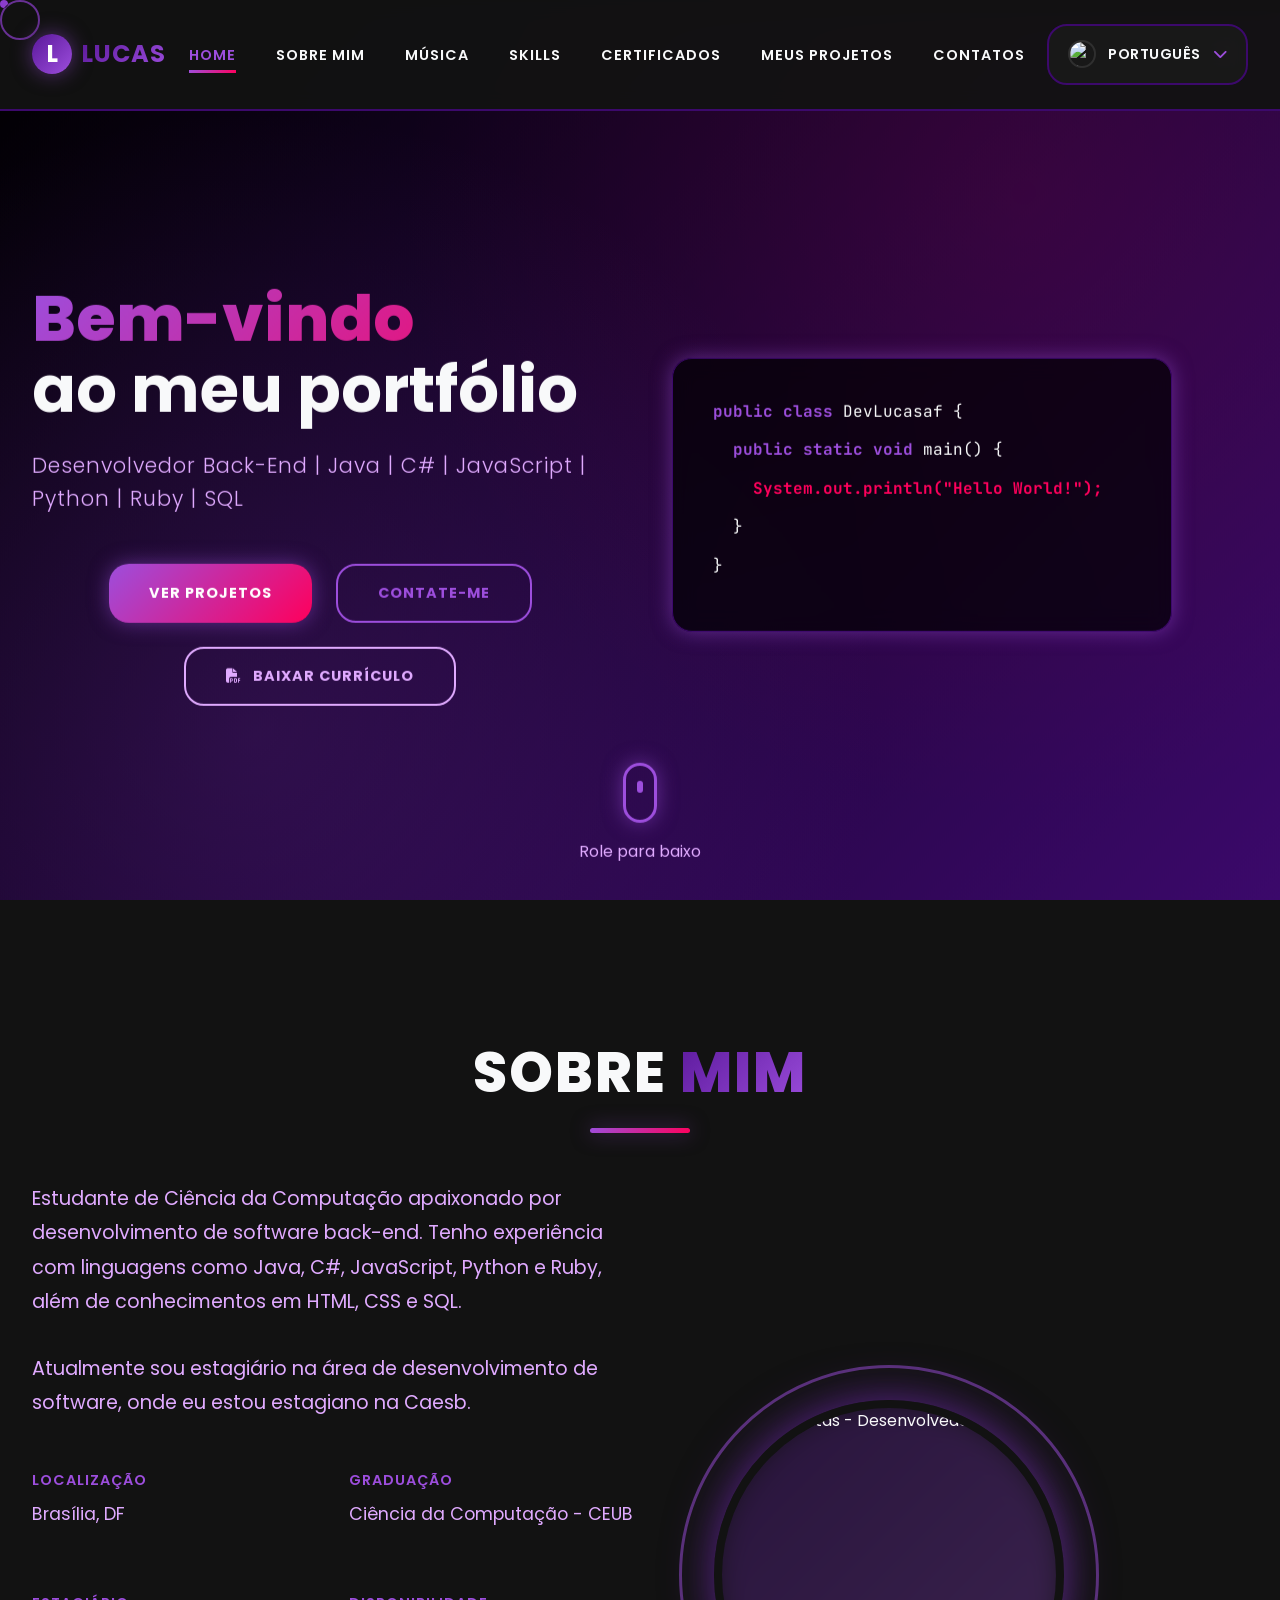
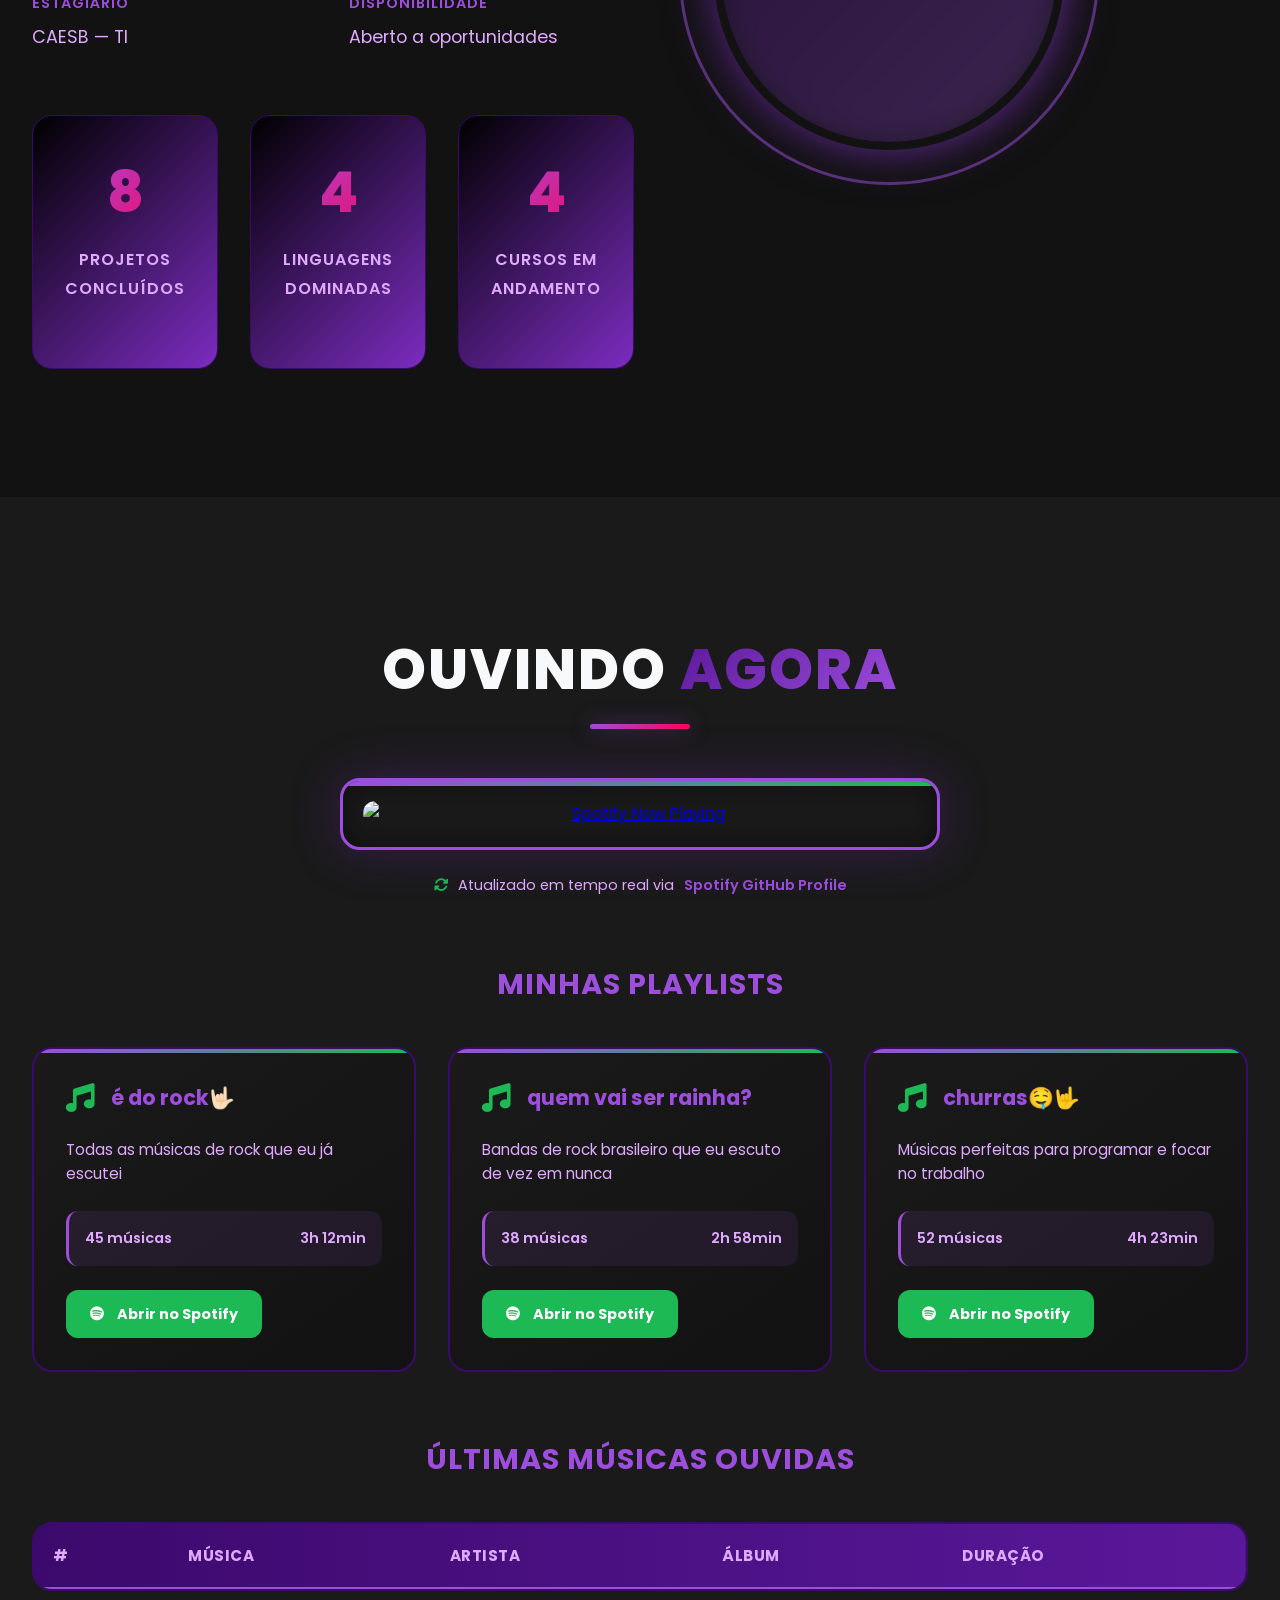
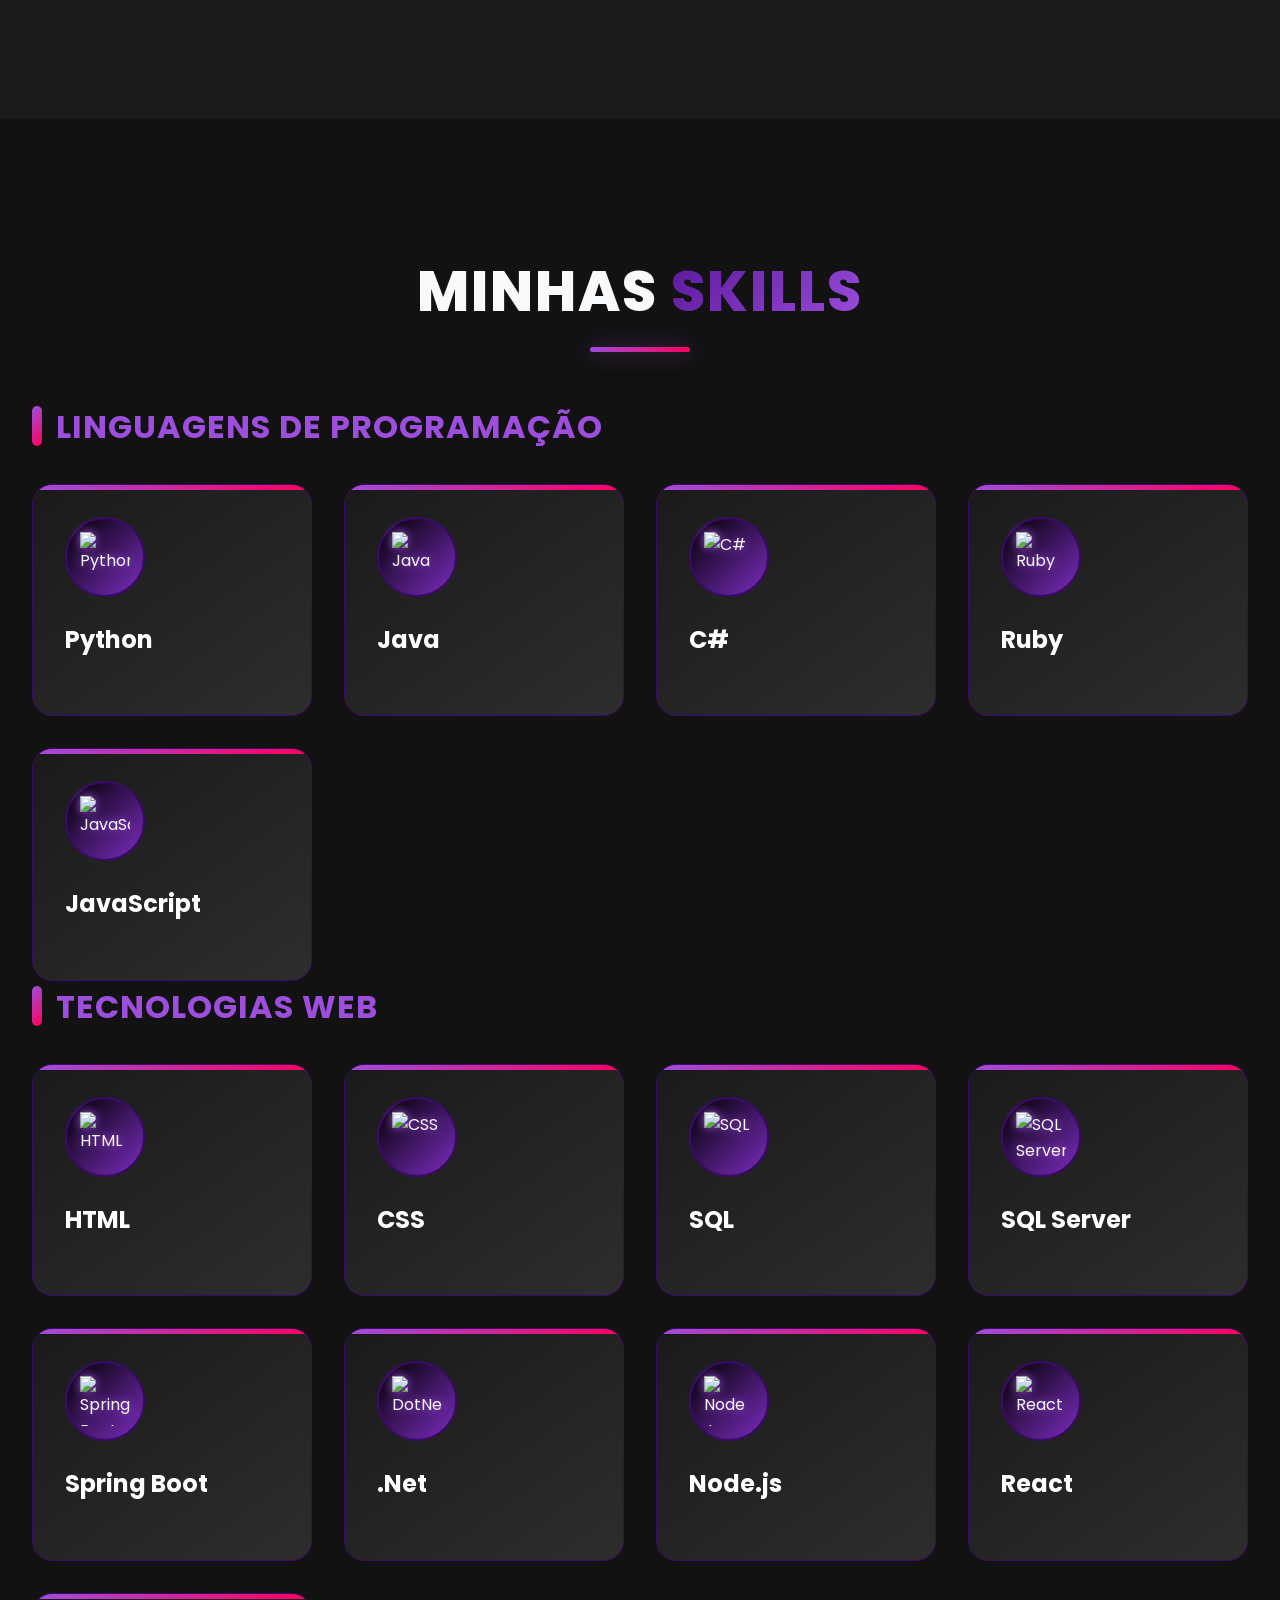
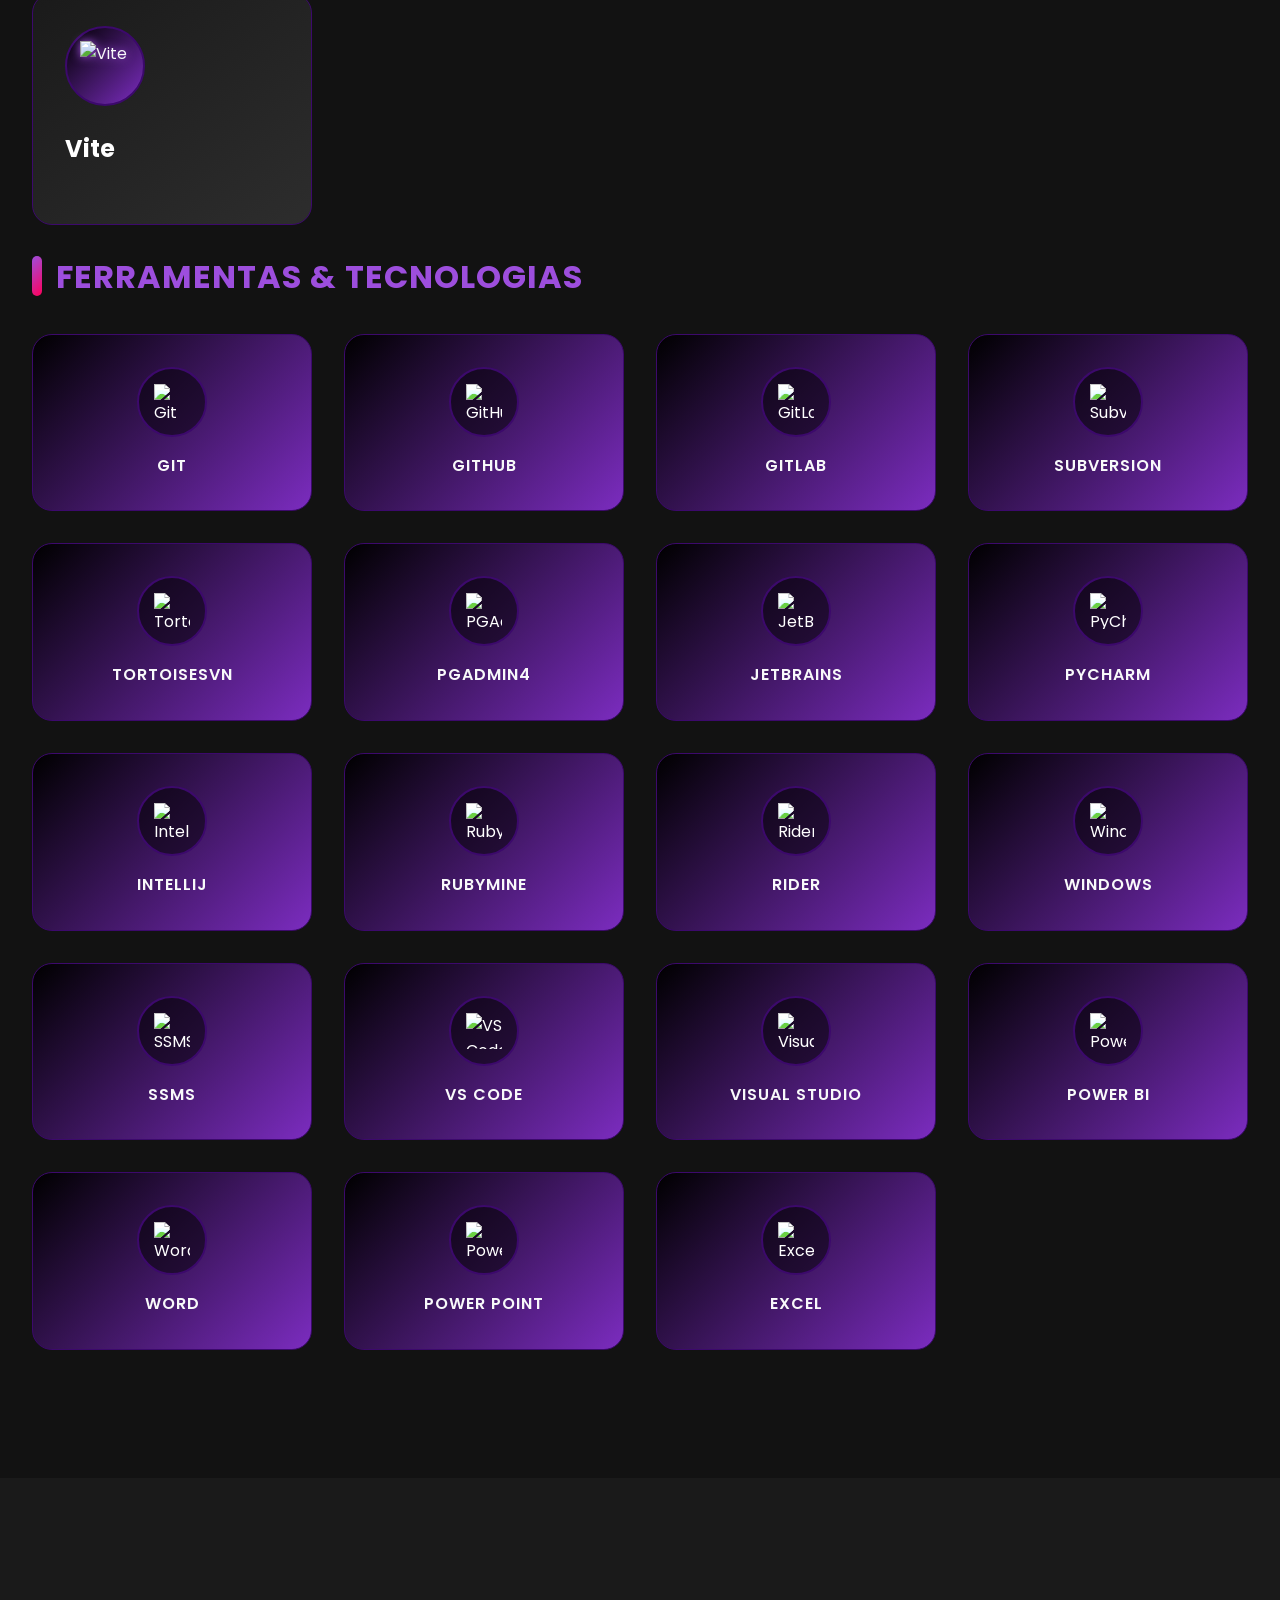
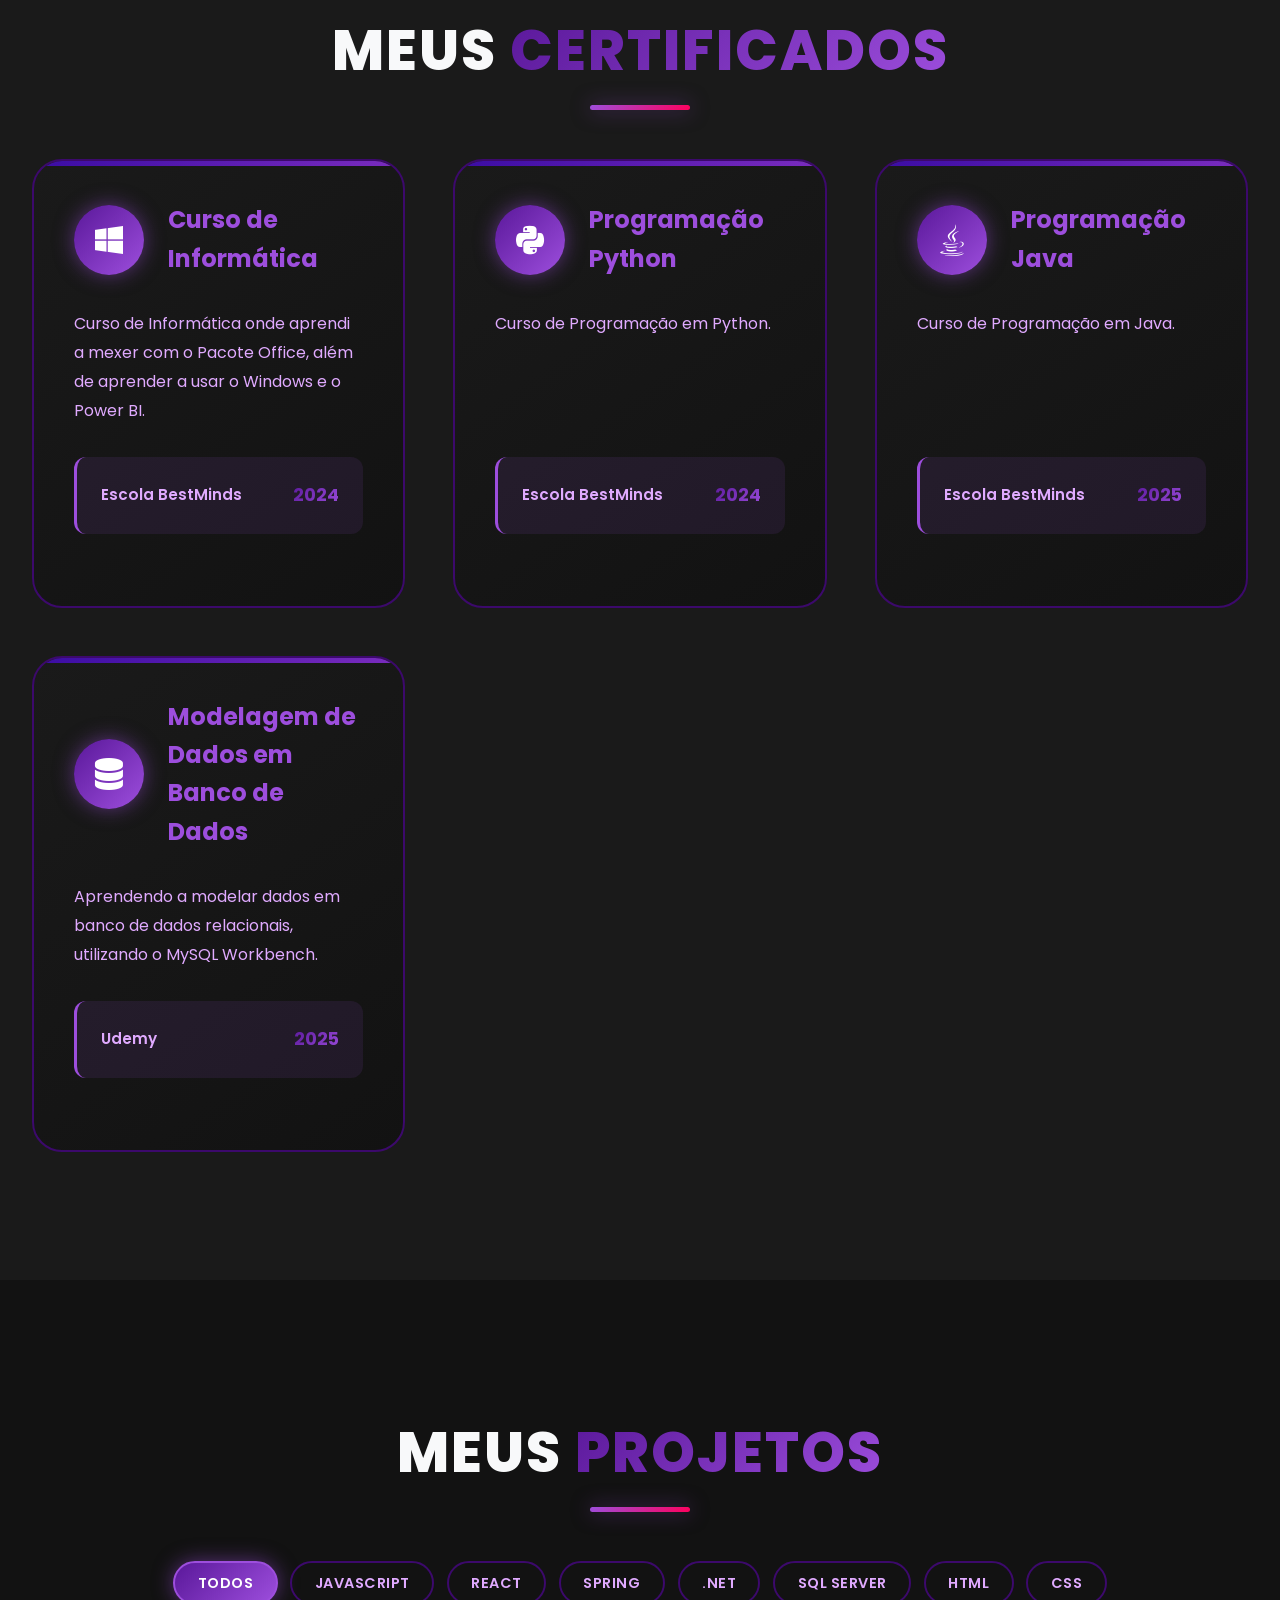
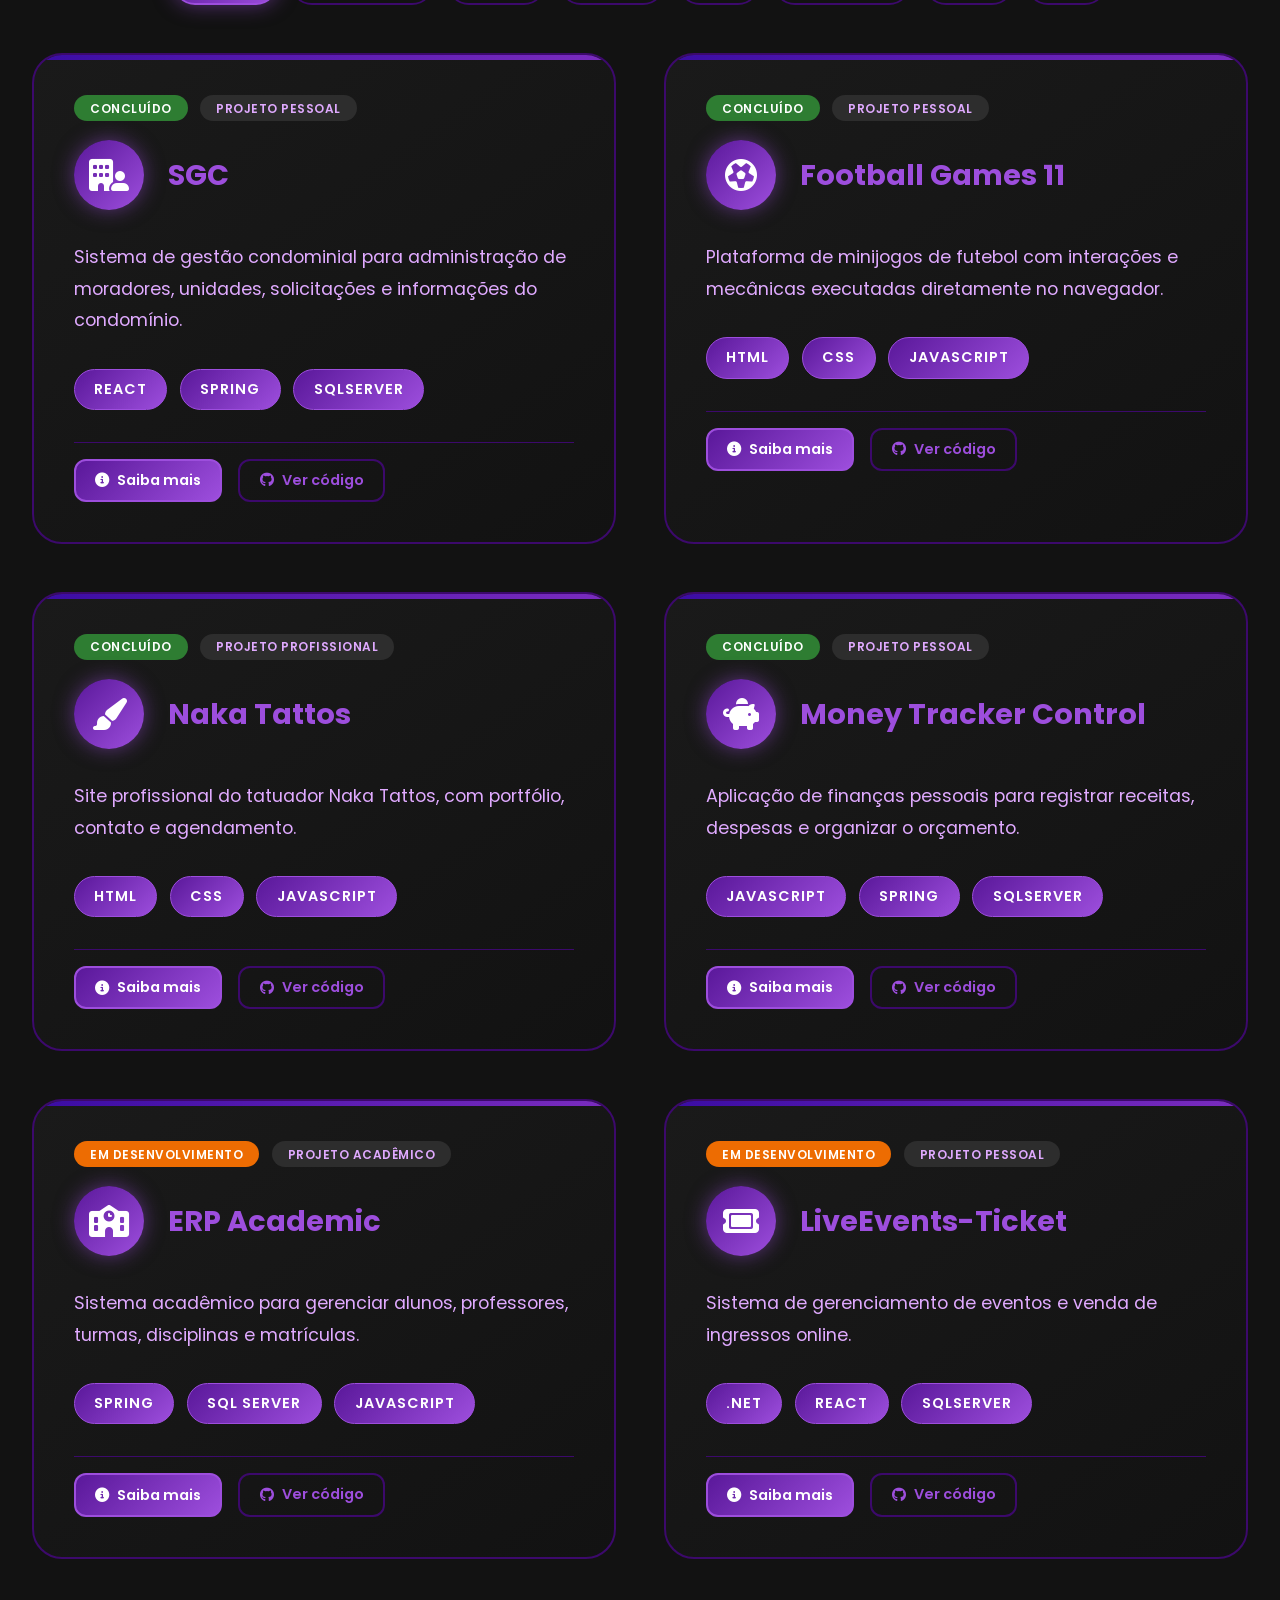
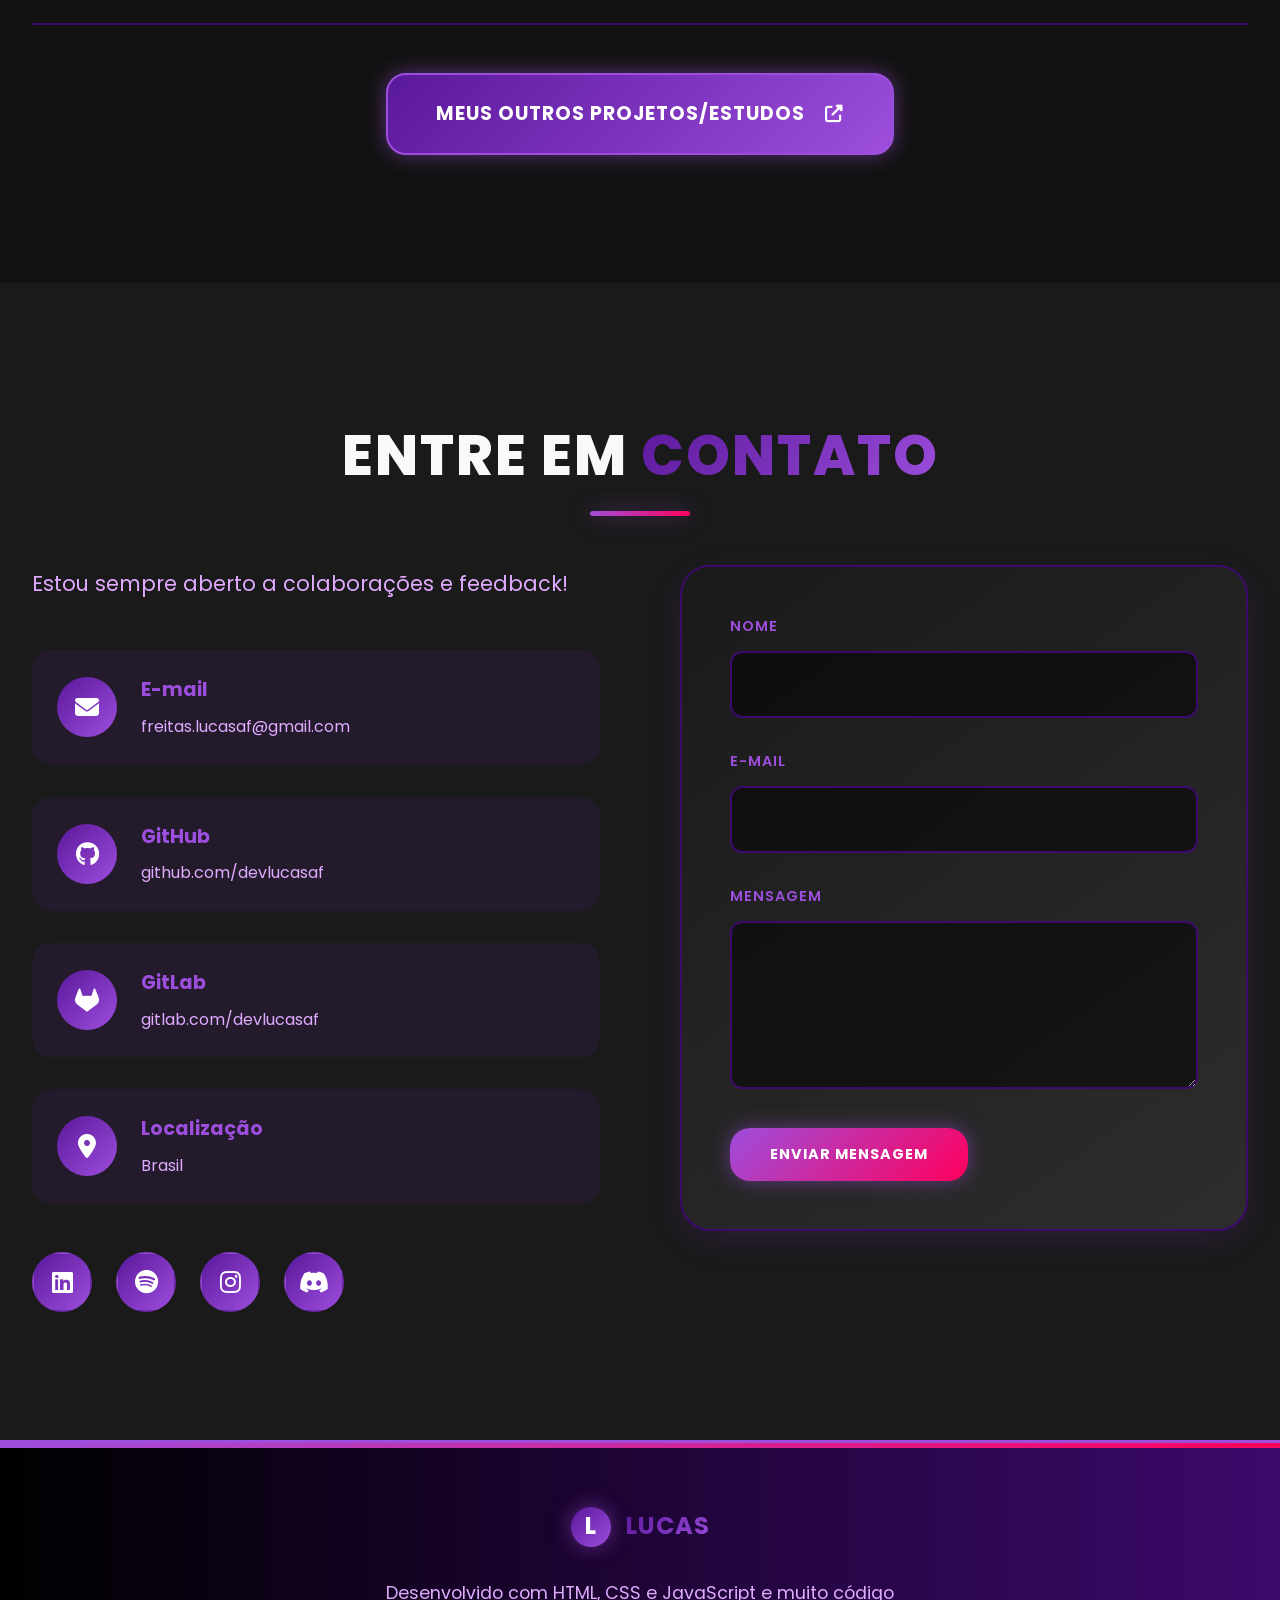
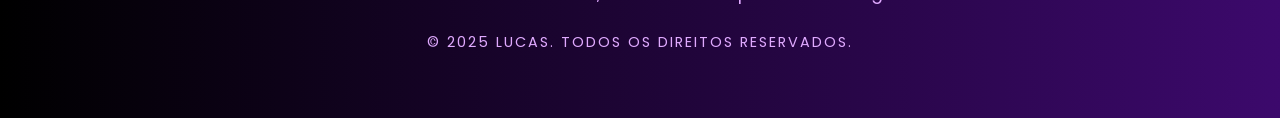
==== commit 1109088d: "exclui a seção "Experiências"" ====
--- a/index.html
+++ b/index.html
@@ -26,8 +26,6 @@
                 <ul class="nav-menu">
                     <li><a href="#home-section" class="nav-link nav-home" data-key="nav-home">Home</a></li>
                     <li><a href="#about-section" class="nav-link nav-sobre" data-key="nav-sobre">Sobre Mim</a></li>
-                    <!-- NOVO LINK EXPERIÊNCIA -->
-                    <li><a href="#experience-section" class="nav-link nav-experiencia" data-key="nav-experiencia">Experiência</a></li>
                     <li><a href="#music-section" class="nav-link nav-musica" data-key="nav-musica">Música</a></li>
                     <li><a href="#skills-section" class="nav-link nav-skills" data-key="nav-skills">Skills</a></li>
                     <li><a href="#certifications-section" class="nav-link nav-certifications" data-key="nav-certifications">Certificados</a></li>
@@ -94,7 +92,6 @@
                         <div class="hero-cta">
                             <a href="#projects-section" class="btn btn-primary" data-key="view-projects">Ver Projetos</a>
                             <a href="#contact-section" class="btn btn-secondary" data-key="contact-me">Contate-me</a>
-                            <!-- NOVO BOTÃO CURRÍCULO -->
                             <a href="assets/documents/curriculo-lucas-freitas.pdf" download class="btn btn-tertiary" data-key="download-resume">
                                 <i class="fas fa-file-pdf"></i> <span data-key="download-resume">Baixar currículo</span>
                             </a>
@@ -192,55 +189,6 @@
                             </div>
                         </div>
                     </div>
-            </section>
-
-            <!-- NOVA SEÇÃO EXPERIÊNCIA -->
-            <section id="experience-section" class="section experience reveal">
-                <div class="container">
-                    <h2 class="section-title" data-key="experience-title">Experiência <span class="highlight">Profissional</span></h2>
-                    <div class="timeline">
-                        <!-- Item 1 – Estágio CAESB -->
-                        <div class="timeline-item">
-                            <div class="timeline-dot"></div>
-                            <div class="timeline-content">
-                                <div class="timeline-header">
-                                    <h3 class="timeline-role" data-key="experience-role">Estagiário em Desenvolvimento de Software</h3>
-                                    <span class="timeline-company">CAESB – Companhia de Saneamento Ambiental do Distrito Federal</span>
-                                    <span class="timeline-period" data-key="experience-period">[PREENCHER PERÍODO]</span>
-                                </div>
-                                <p class="timeline-description" data-key="experience-desc">
-                                    [PREENCHER DESCRIÇÃO GERAL DA EXPERIÊNCIA]
-                                </p>
-                                <div class="timeline-details">
-                                    <div class="timeline-activities">
-                                        <h4 data-key="experience-activities-title">Principais Atividades</h4>
-                                        <ul>
-                                            <li data-key="experience-activity-1">[PREENCHER ATIVIDADE 1]</li>
-                                            <li data-key="experience-activity-2">[PREENCHER ATIVIDADE 2]</li>
-                                            <li data-key="experience-activity-3">[PREENCHER ATIVIDADE 3]</li>
-                                        </ul>
-                                    </div>
-                                    <div class="timeline-tech">
-                                        <h4 data-key="experience-tech-title">Tecnologias Utilizadas</h4>
-                                        <div class="tech-tags">
-                                            <span class="tech-tag">[PREENCHER TECNOLOGIA]</span>
-                                            <span class="tech-tag">[PREENCHER TECNOLOGIA]</span>
-                                            <span class="tech-tag">[PREENCHER TECNOLOGIA]</span>
-                                        </div>
-                                    </div>
-                                    <div class="timeline-results">
-                                        <h4 data-key="experience-results-title">Resultados / Aprendizados</h4>
-                                        <ul>
-                                            <li data-key="experience-result-1">[PREENCHER RESULTADO 1]</li>
-                                            <li data-key="experience-result-2">[PREENCHER RESULTADO 2]</li>
-                                        </ul>
-                                    </div>
-                                </div>
-                            </div>
-                        </div>
-                        <!-- Adicione mais itens .timeline-item conforme necessário -->
-                    </div>
-                </div>
             </section>
             
             <!-- Music Section -->
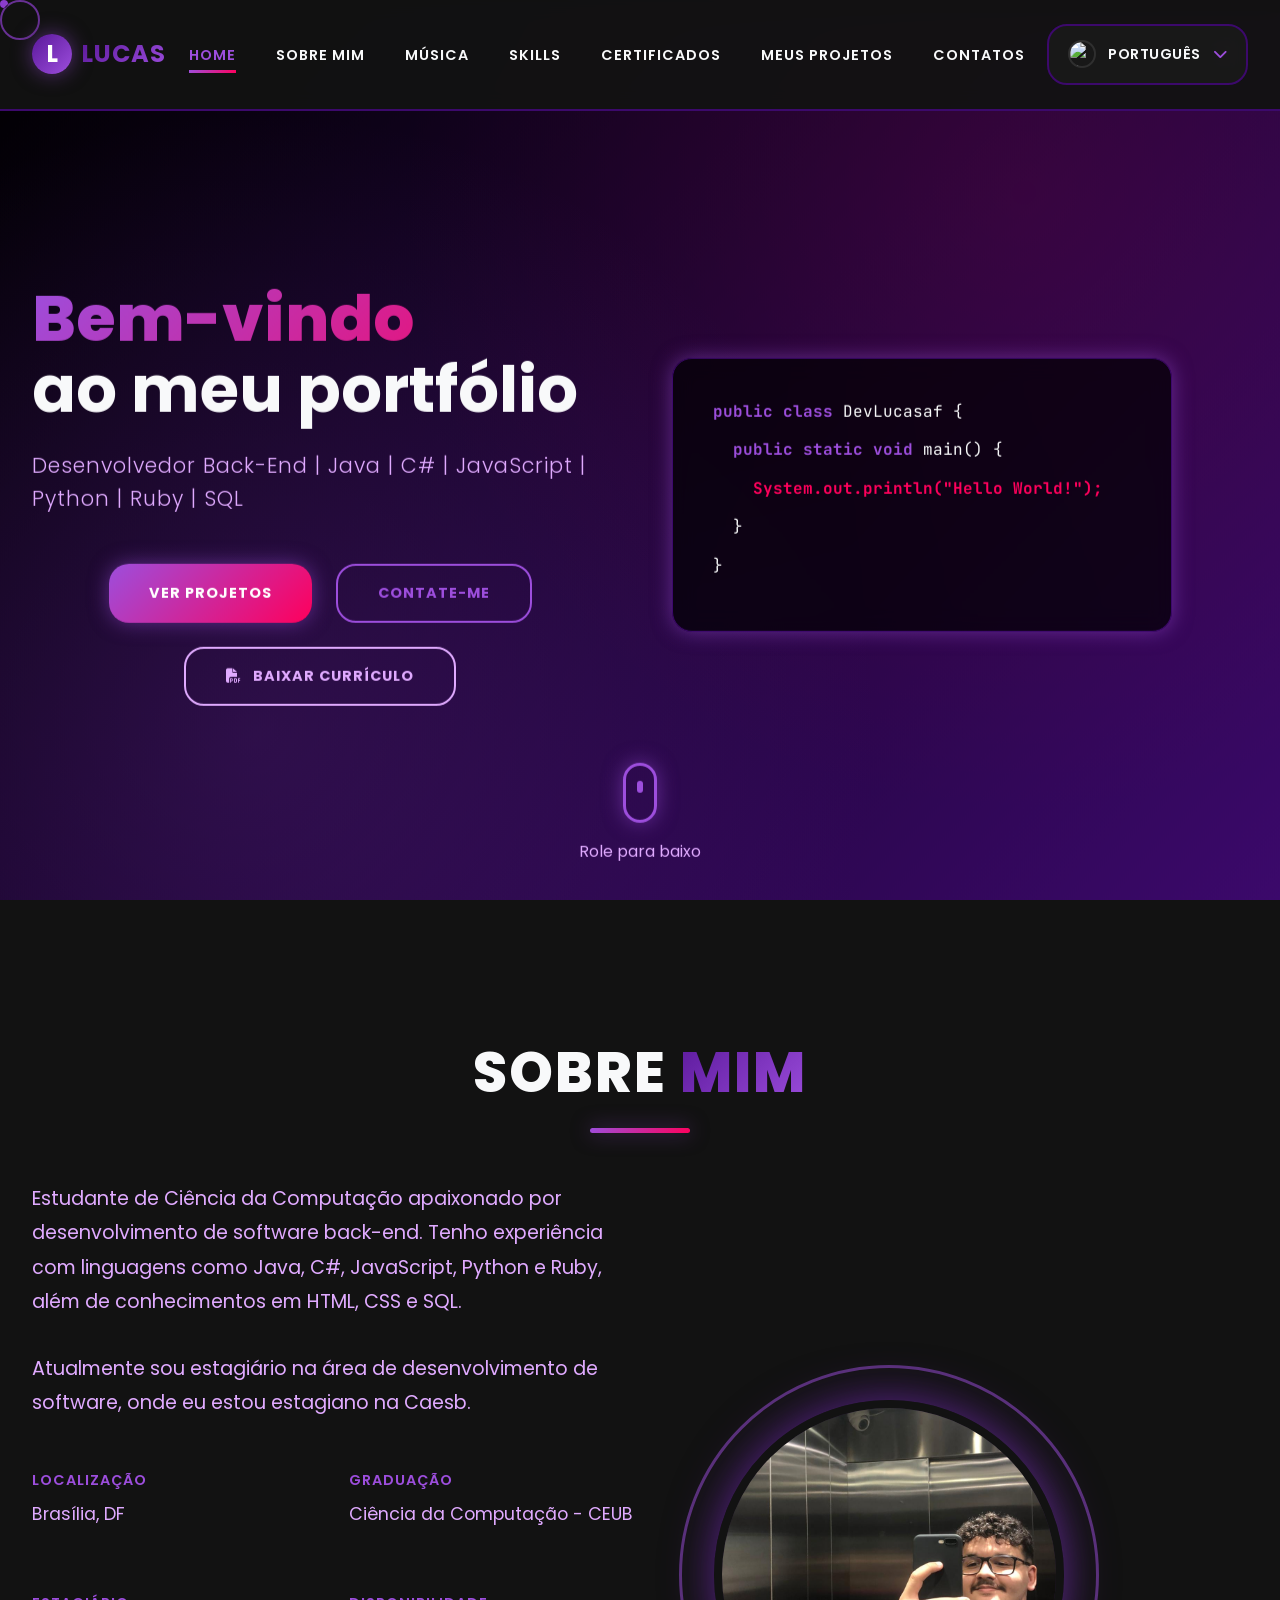
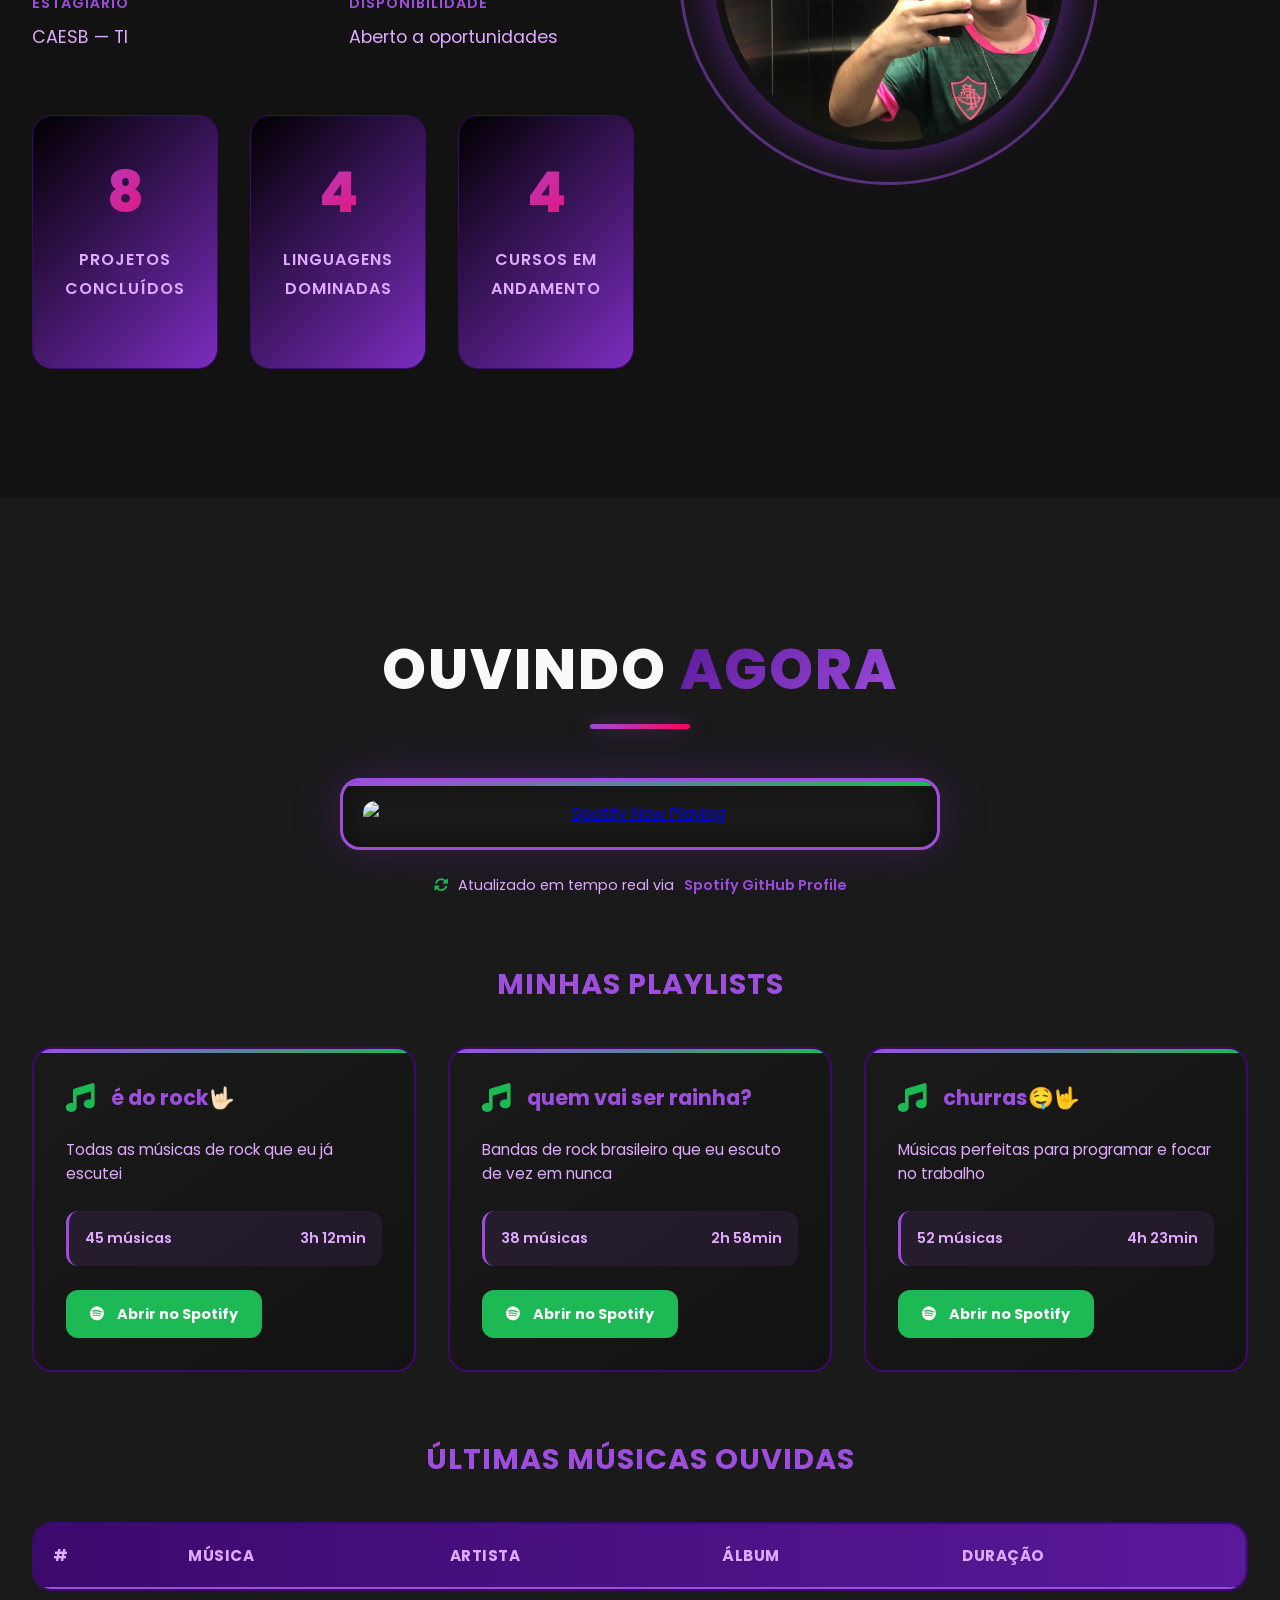
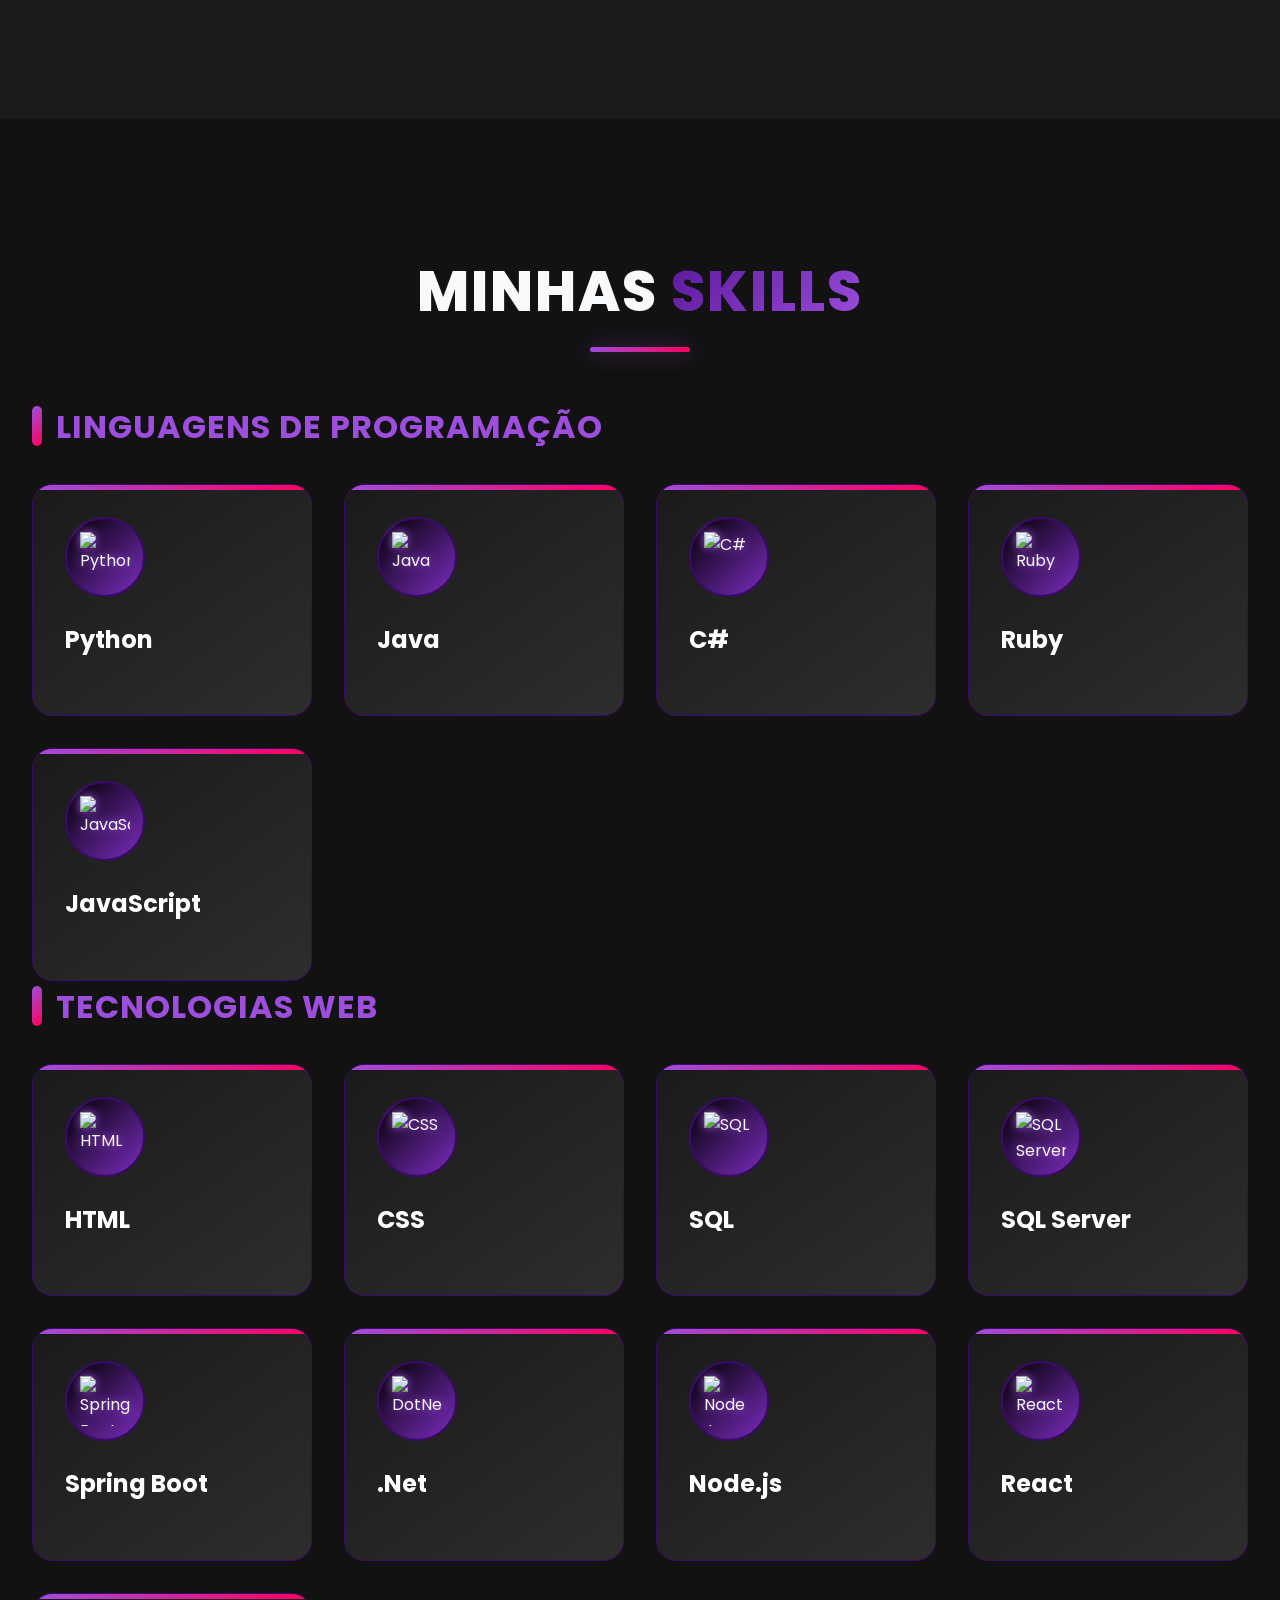
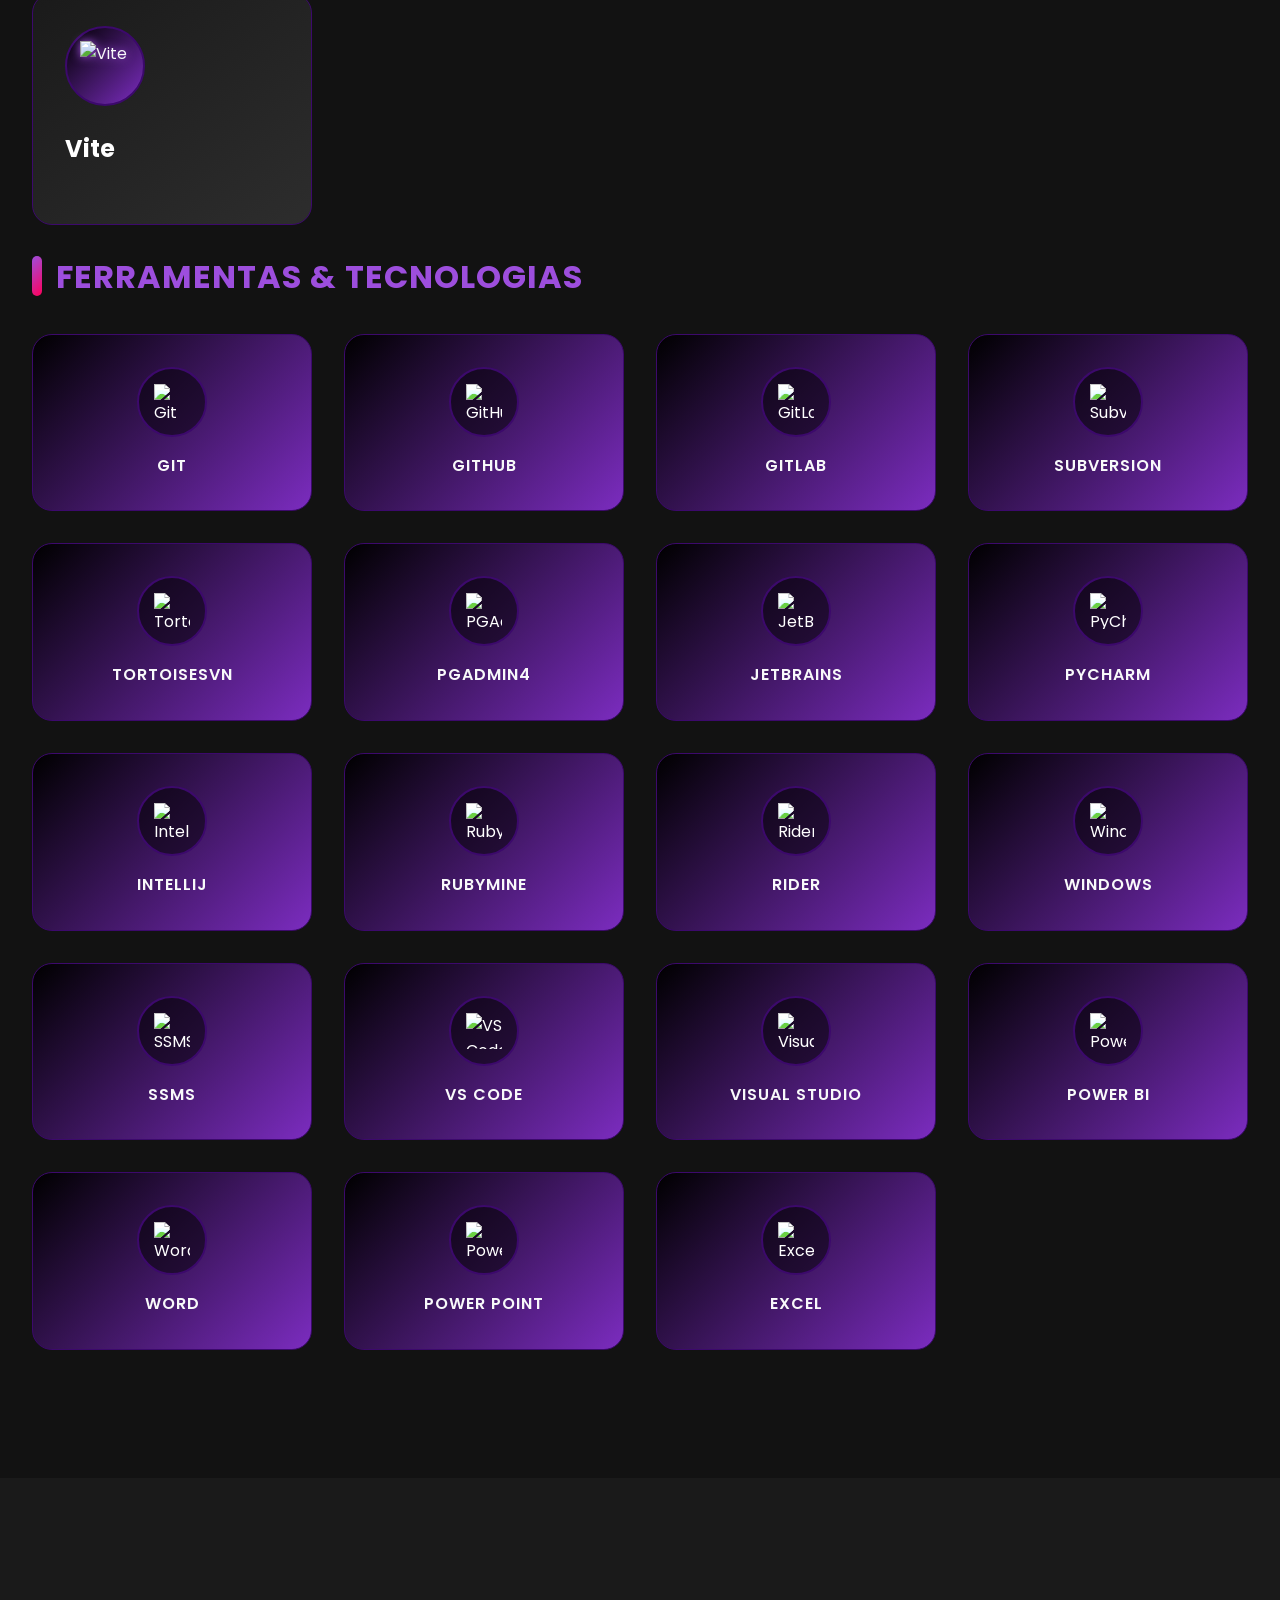
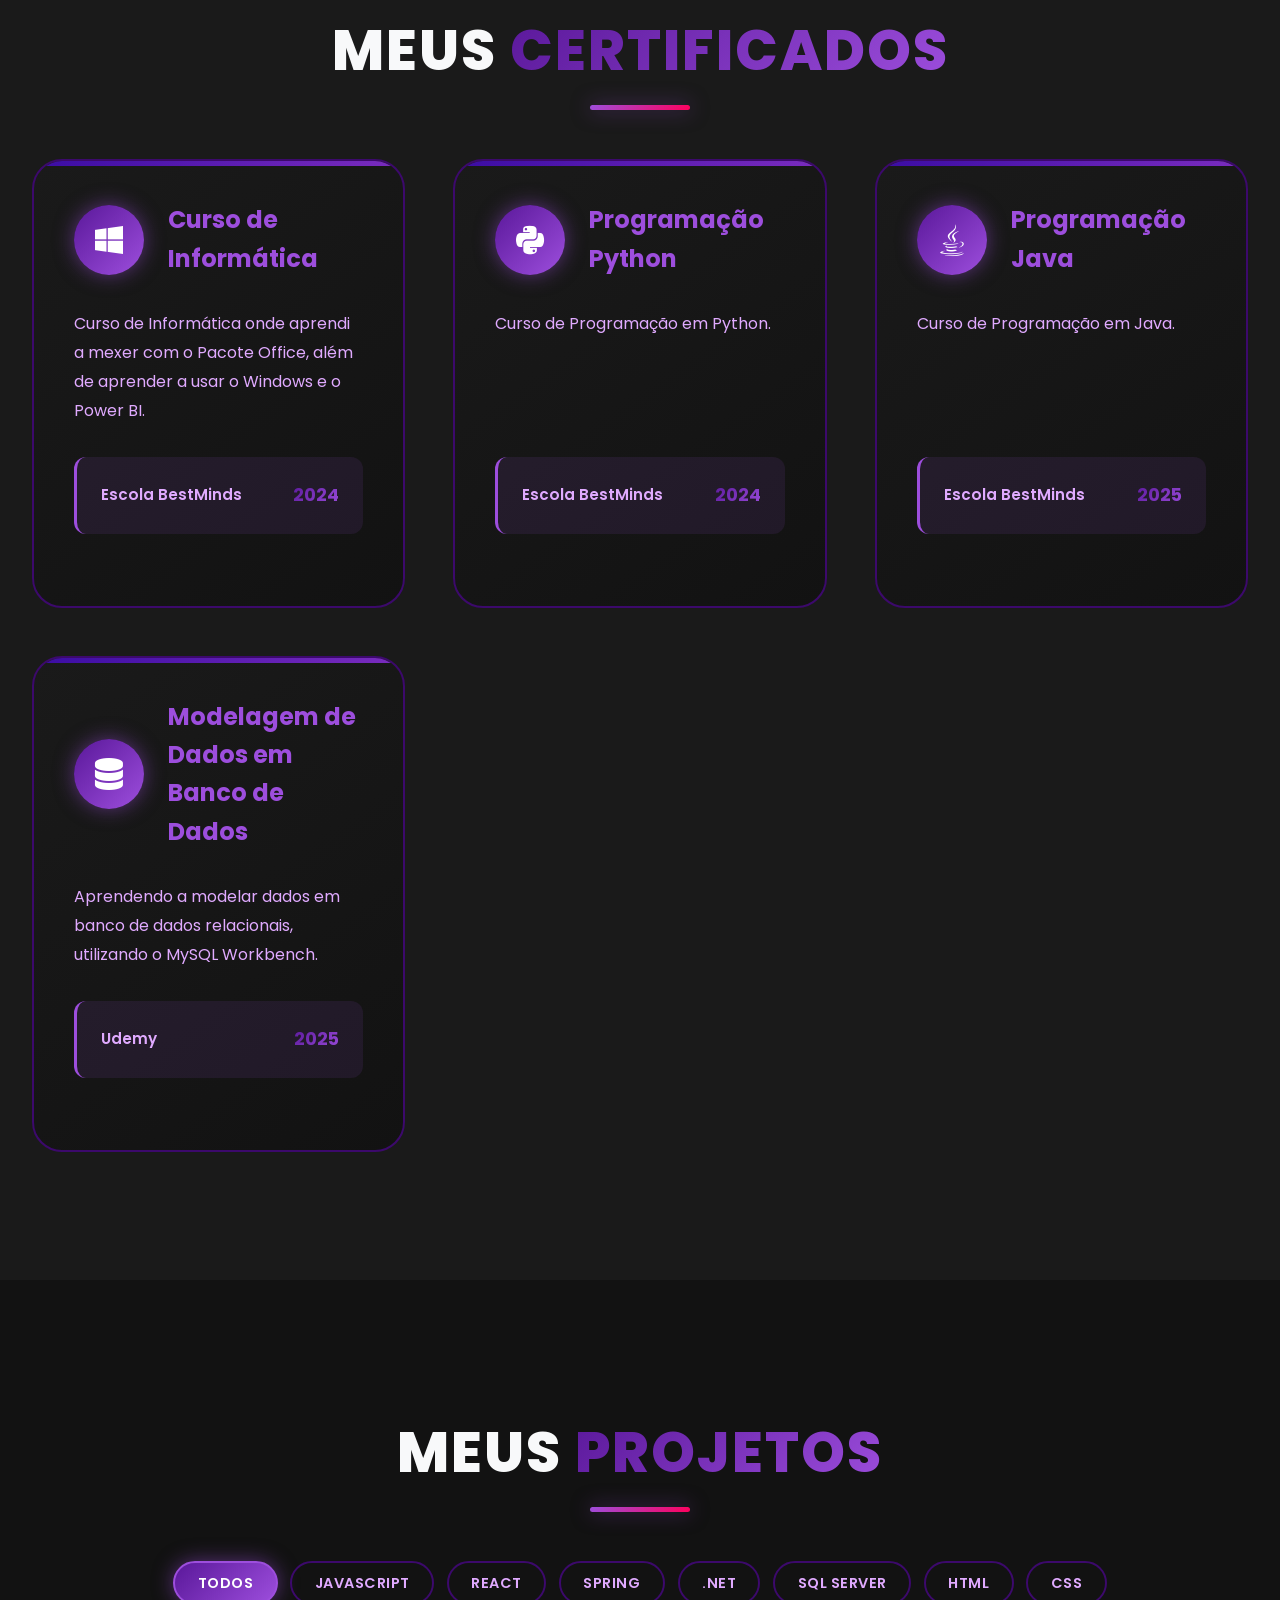
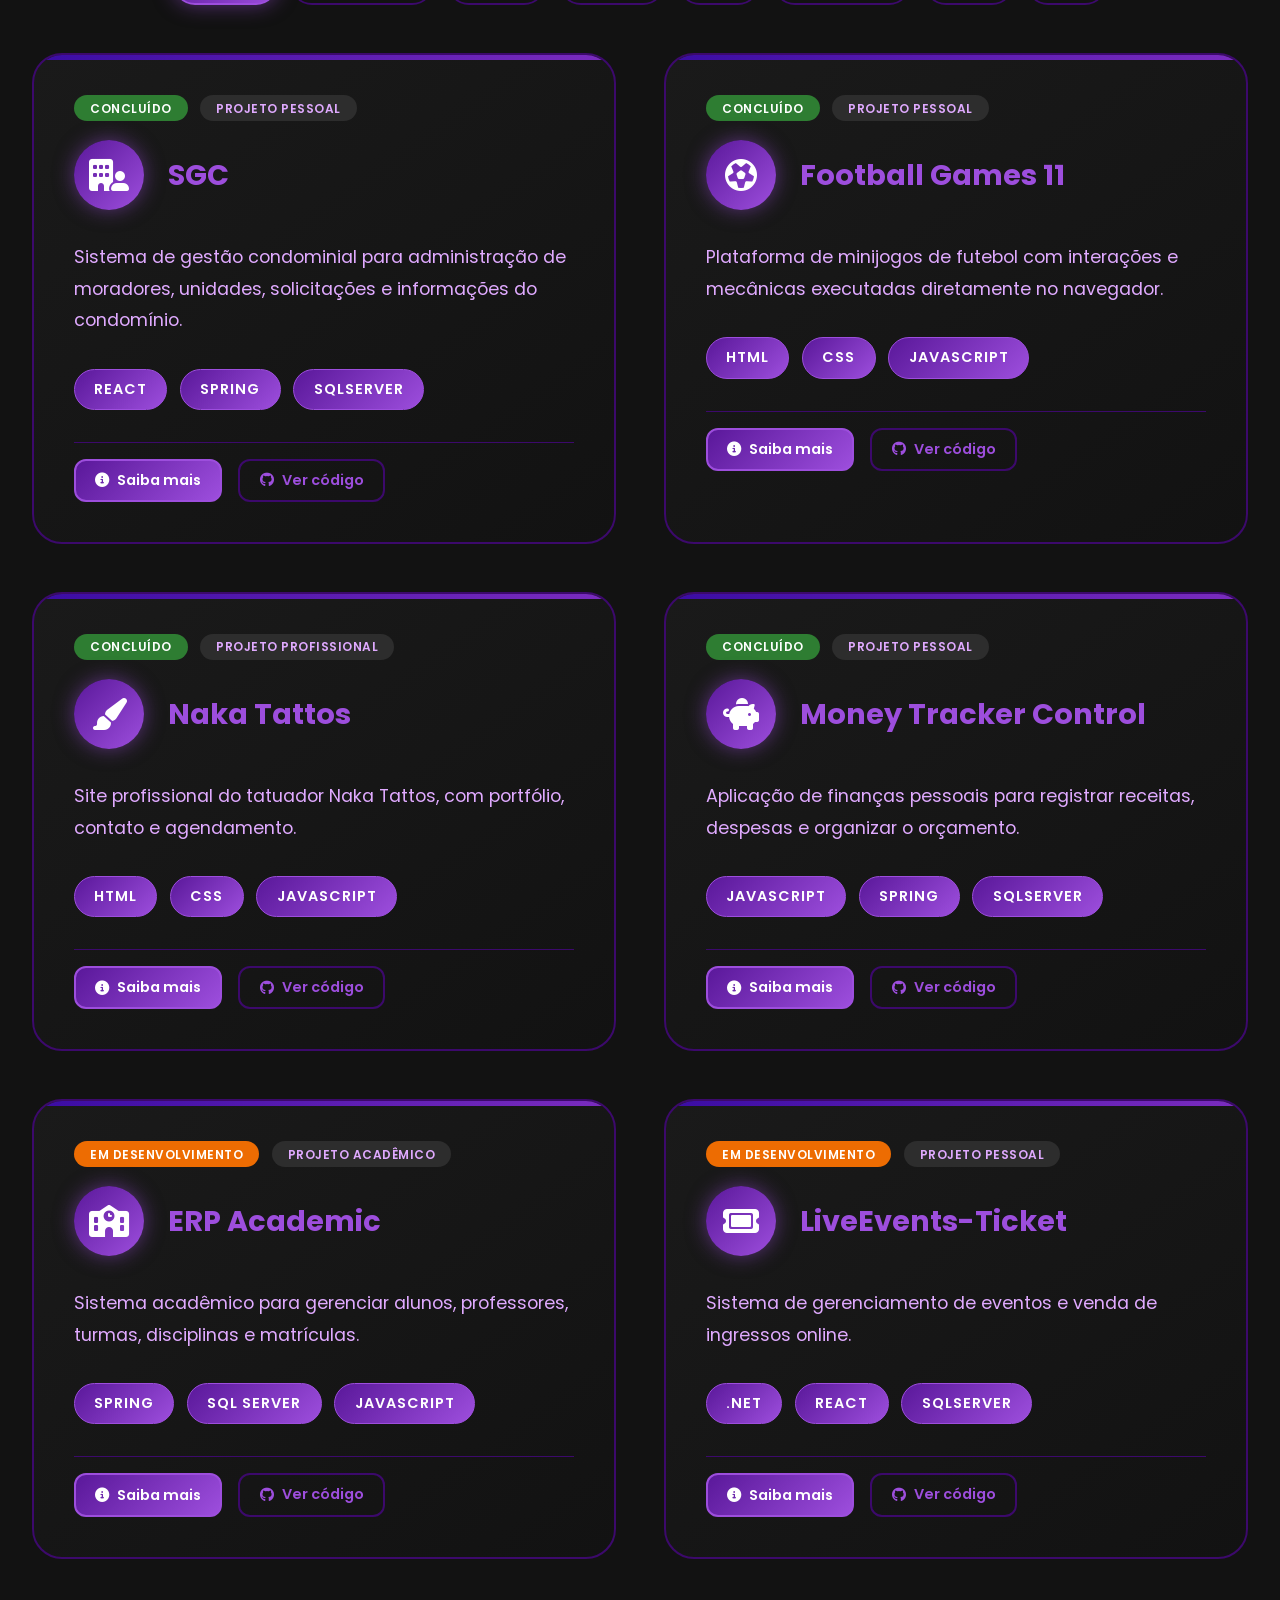
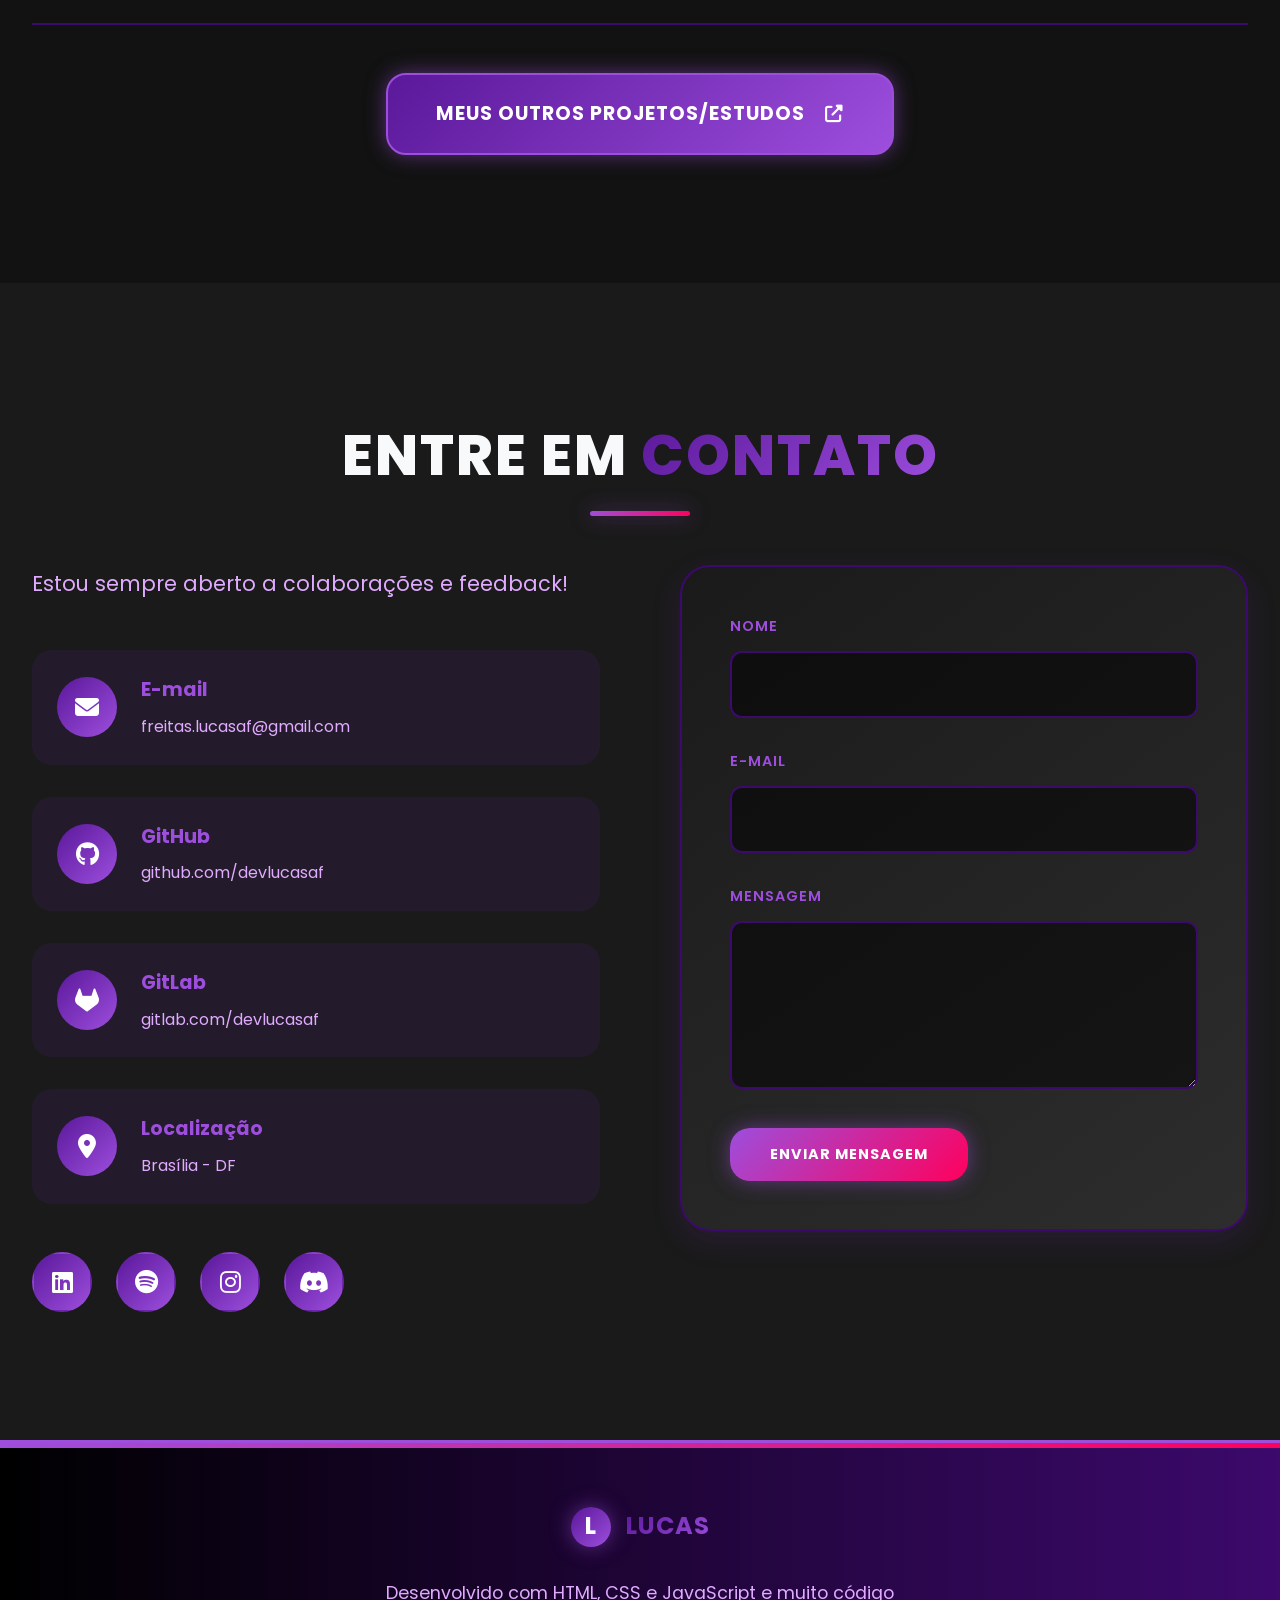
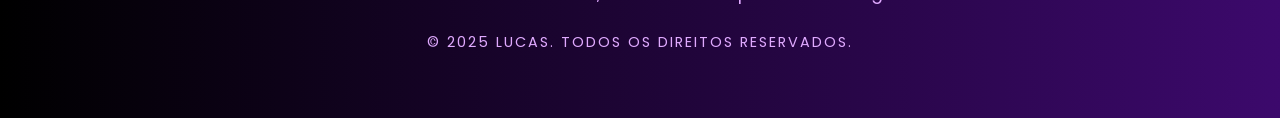
==== commit 63cfb5e7: "atualiza a info da loc e da url" ====
--- a/index.html
+++ b/index.html
@@ -177,7 +177,7 @@
 
                                 <div class="photo-clip">
                                     <img 
-                                        src="assets/lucas-freitas-foto.jpeg" 
+                                        src="assets/imgs/lucas-freitas-foto.jpeg" 
                                         alt="Lucas Freitas - Desenvolvedor"
                                         class="real-photo"
                                     />
@@ -1000,7 +1000,7 @@
                                     <i class="fas fa-map-marker-alt"></i>
                                     <div>
                                         <h4 data-key="location">Localização</h4>
-                                        <p data-key="brazil">Brasil</p>
+                                        <p data-key="brazil">Brasília - DF</p>
                                     </div>
                                 </div>
                             </div>
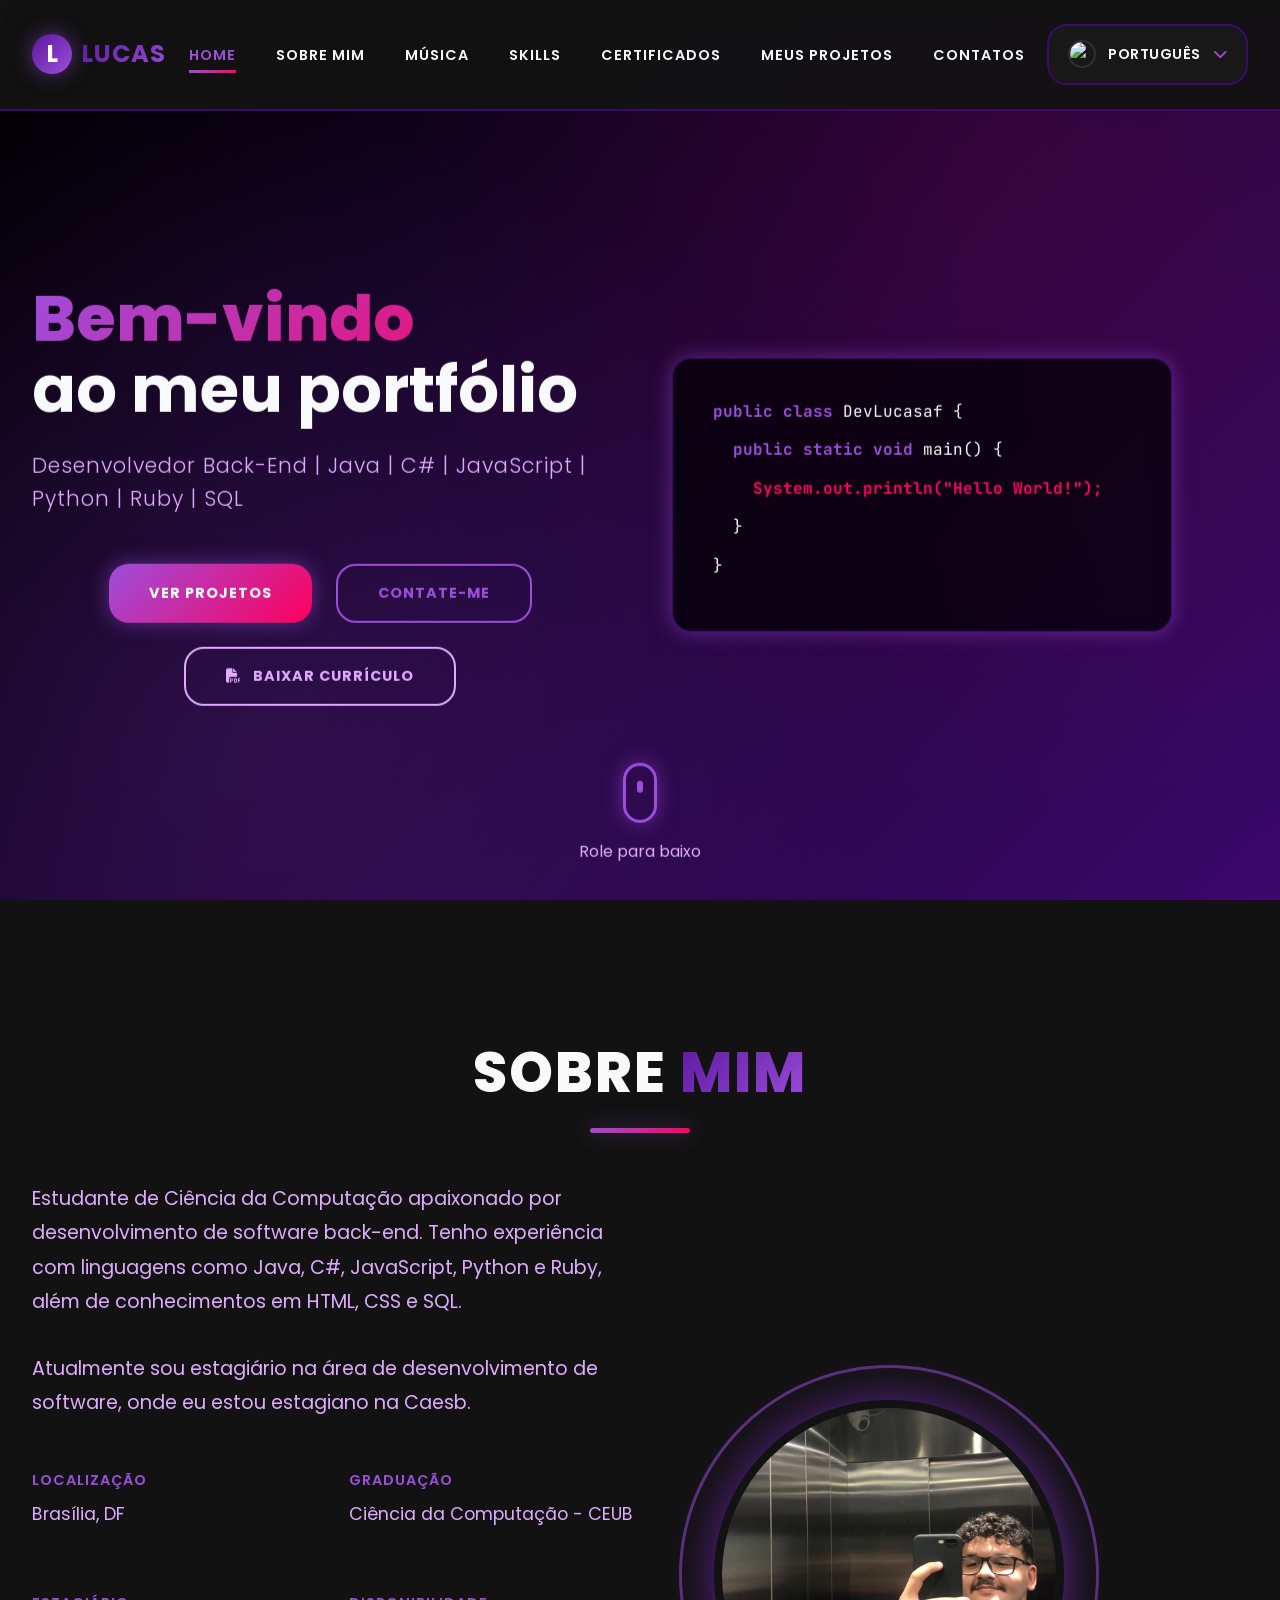
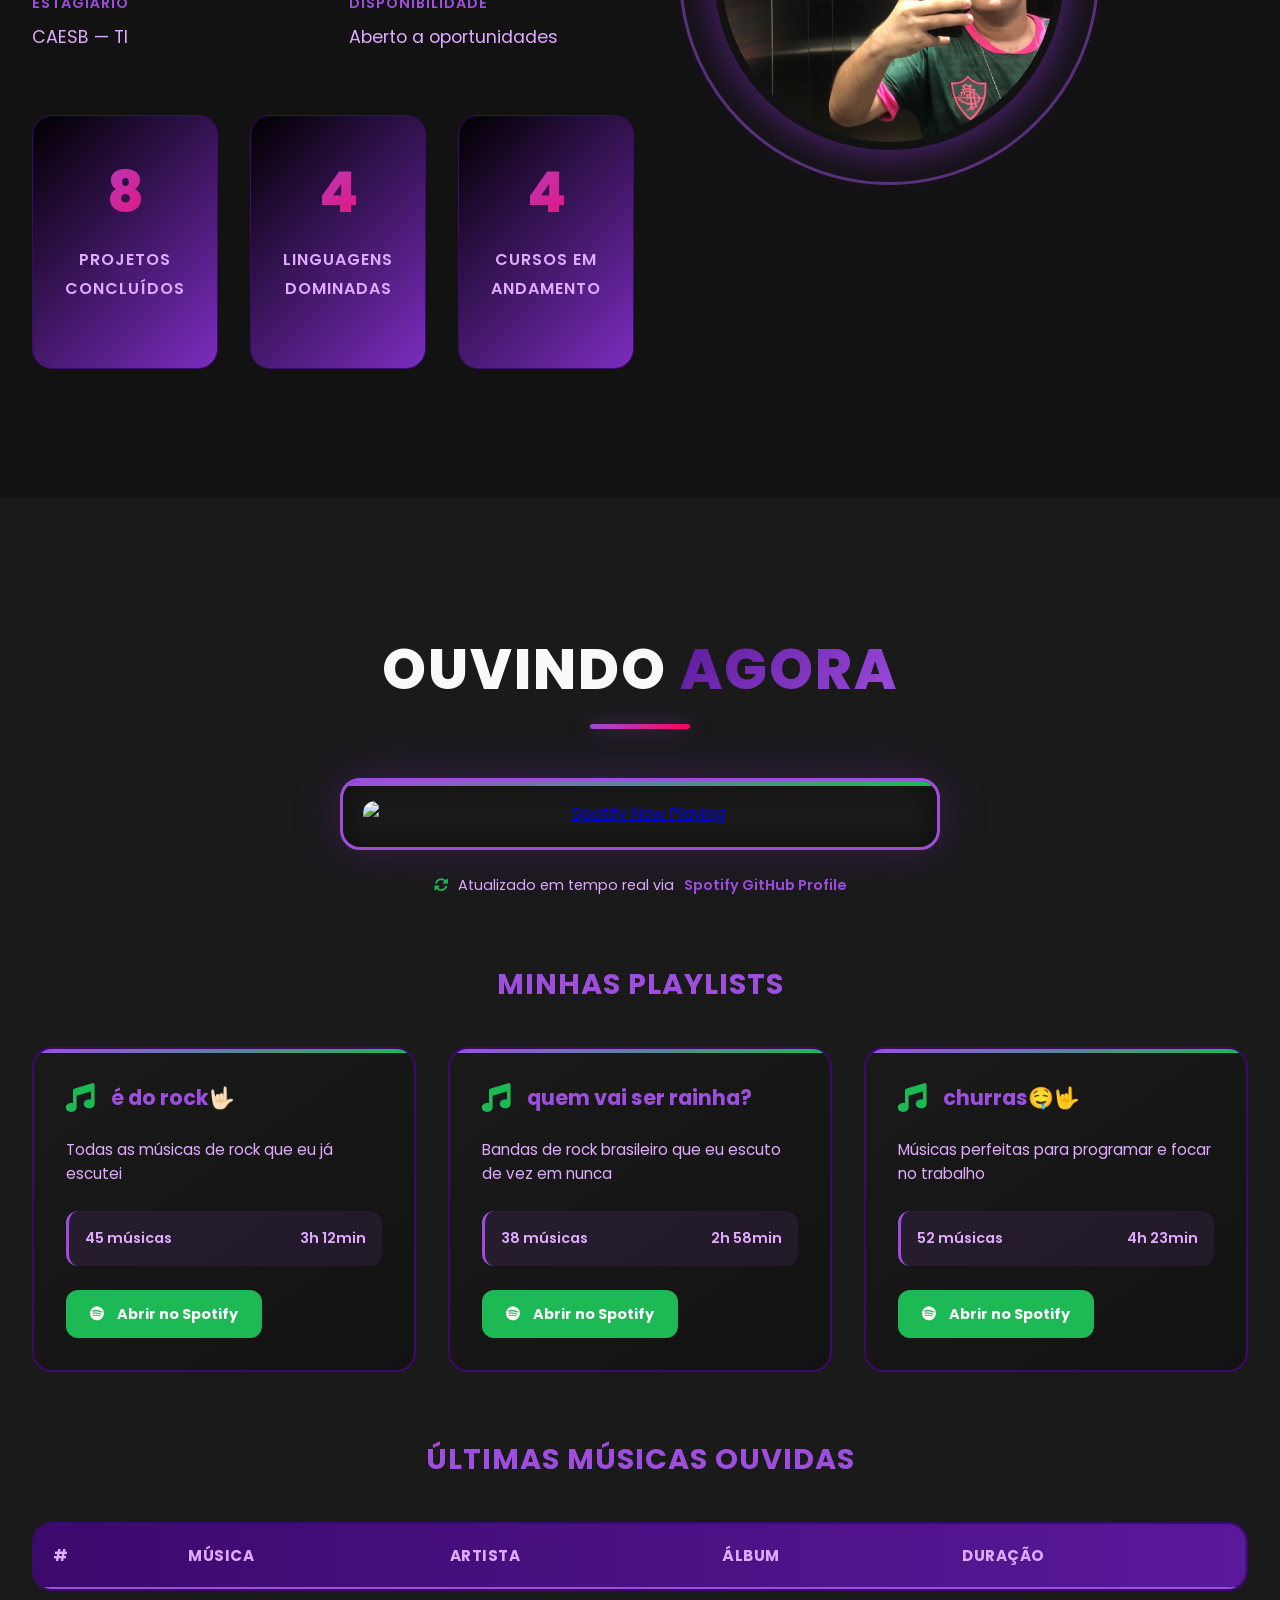
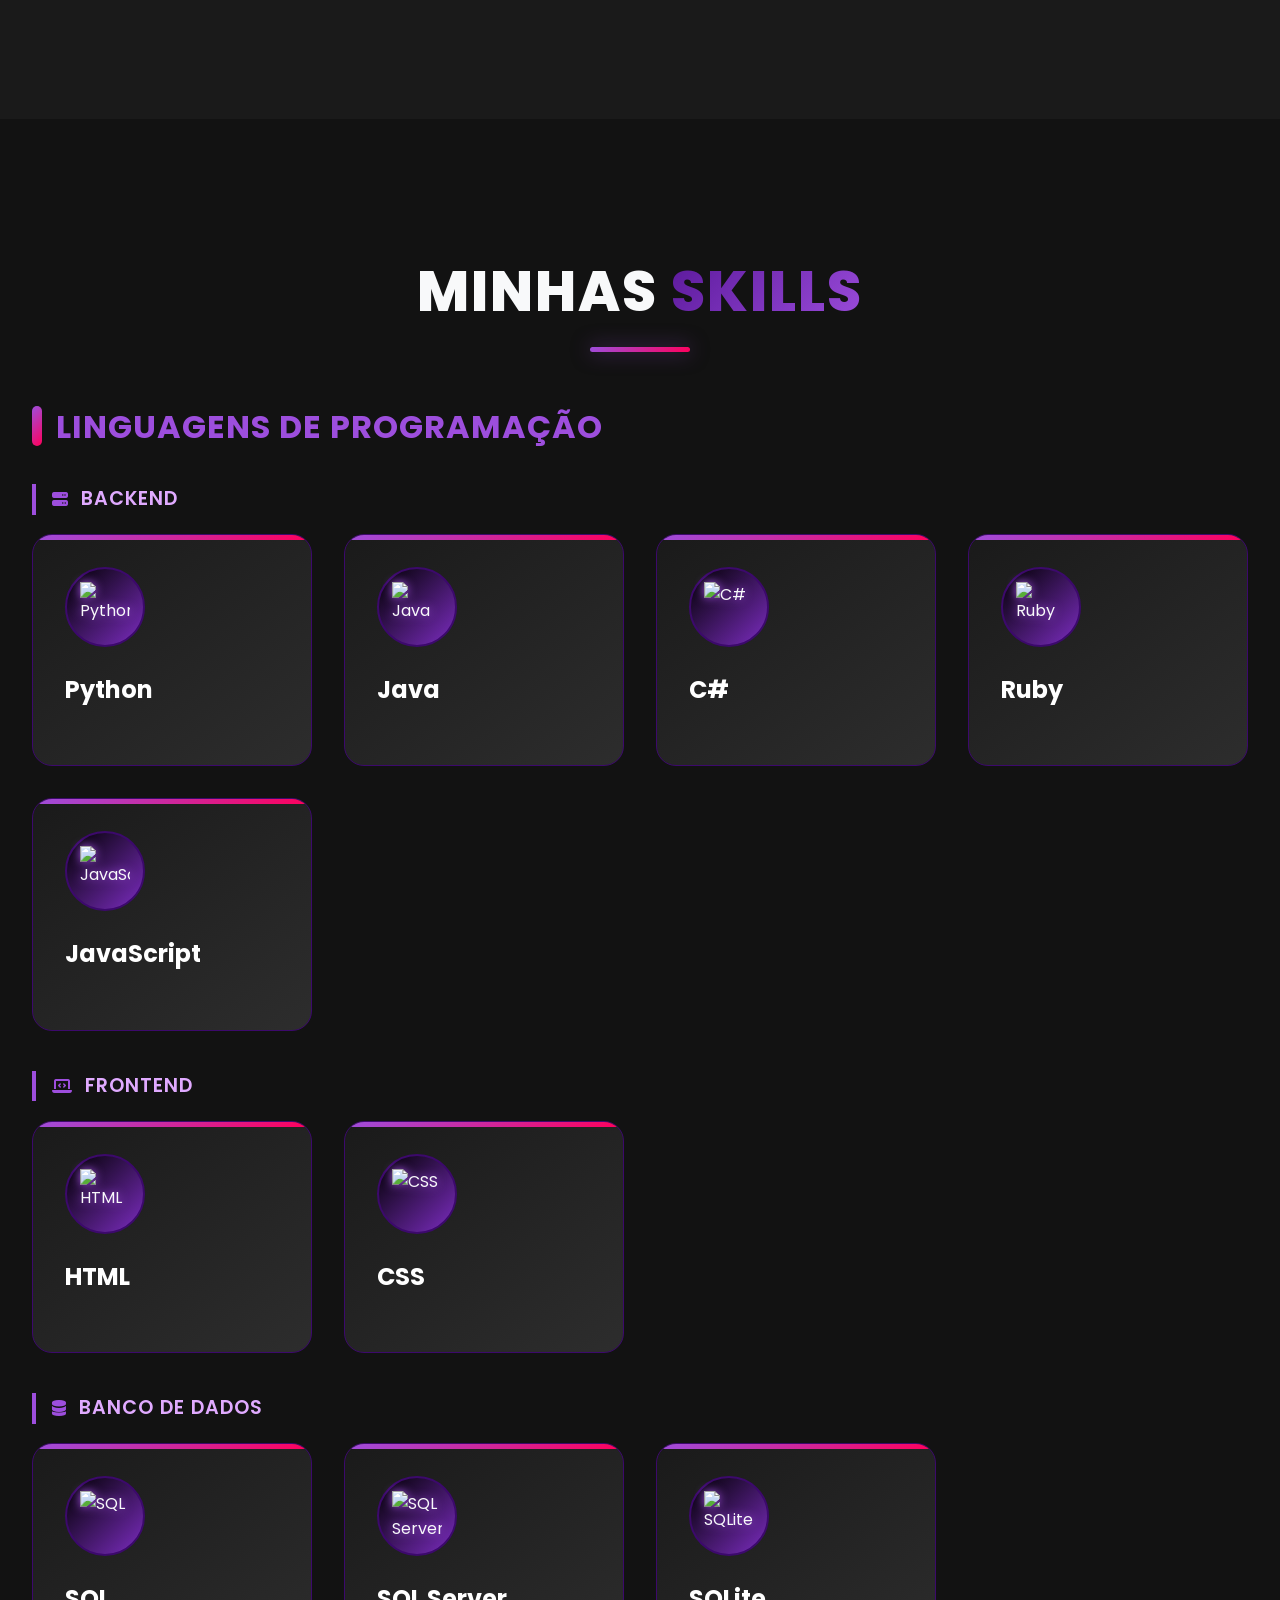
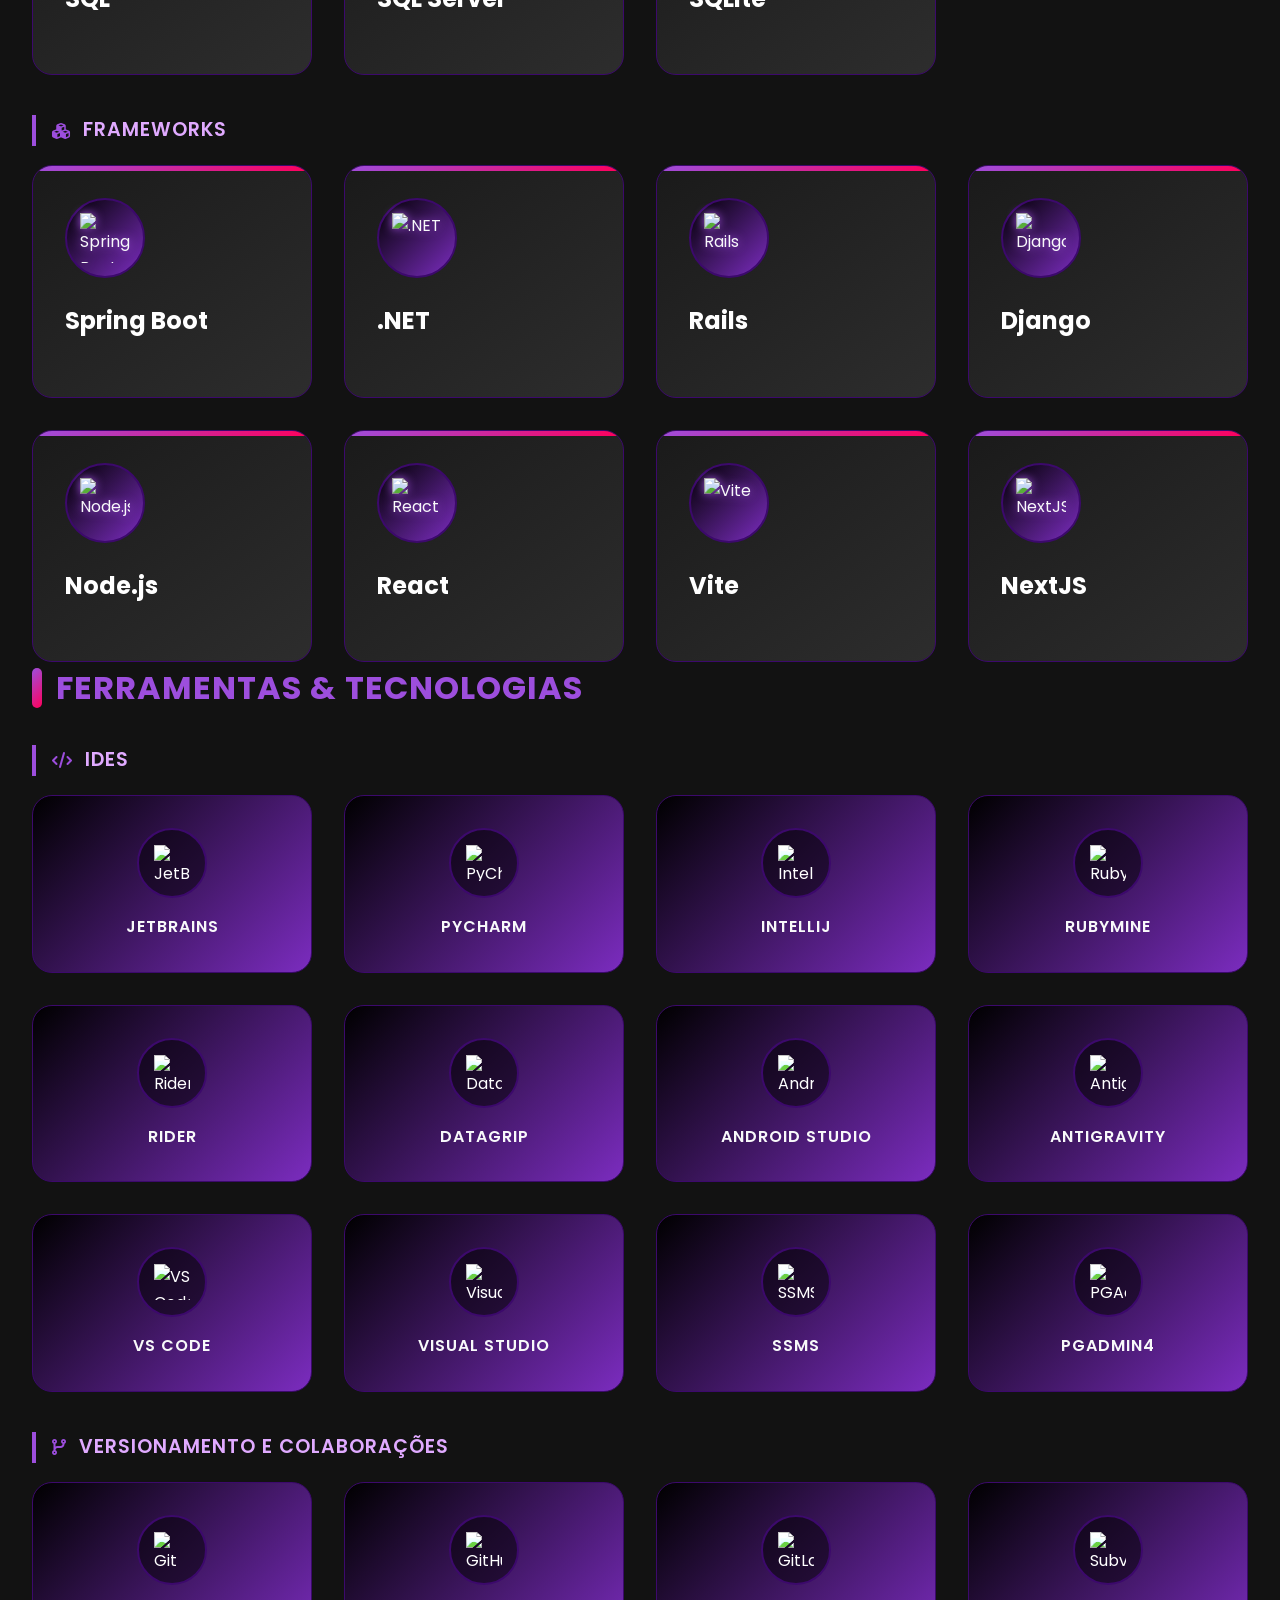
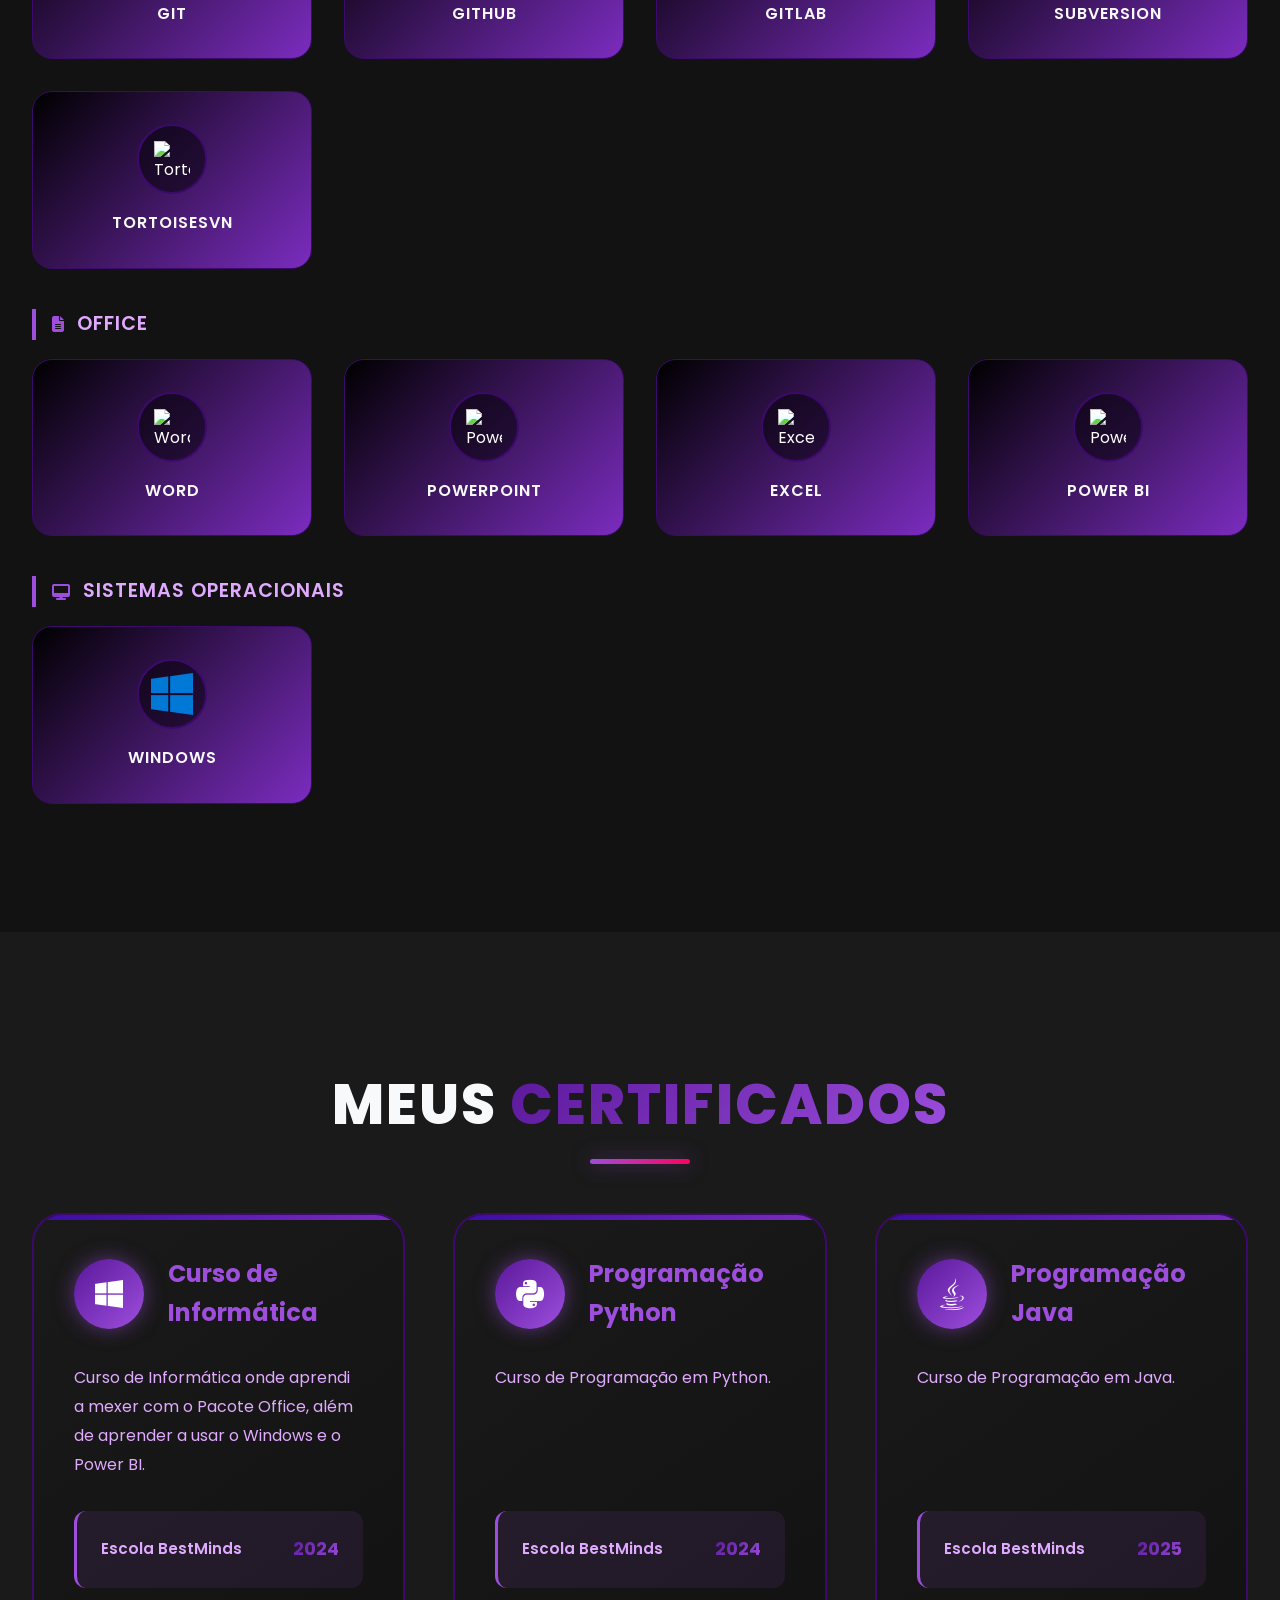
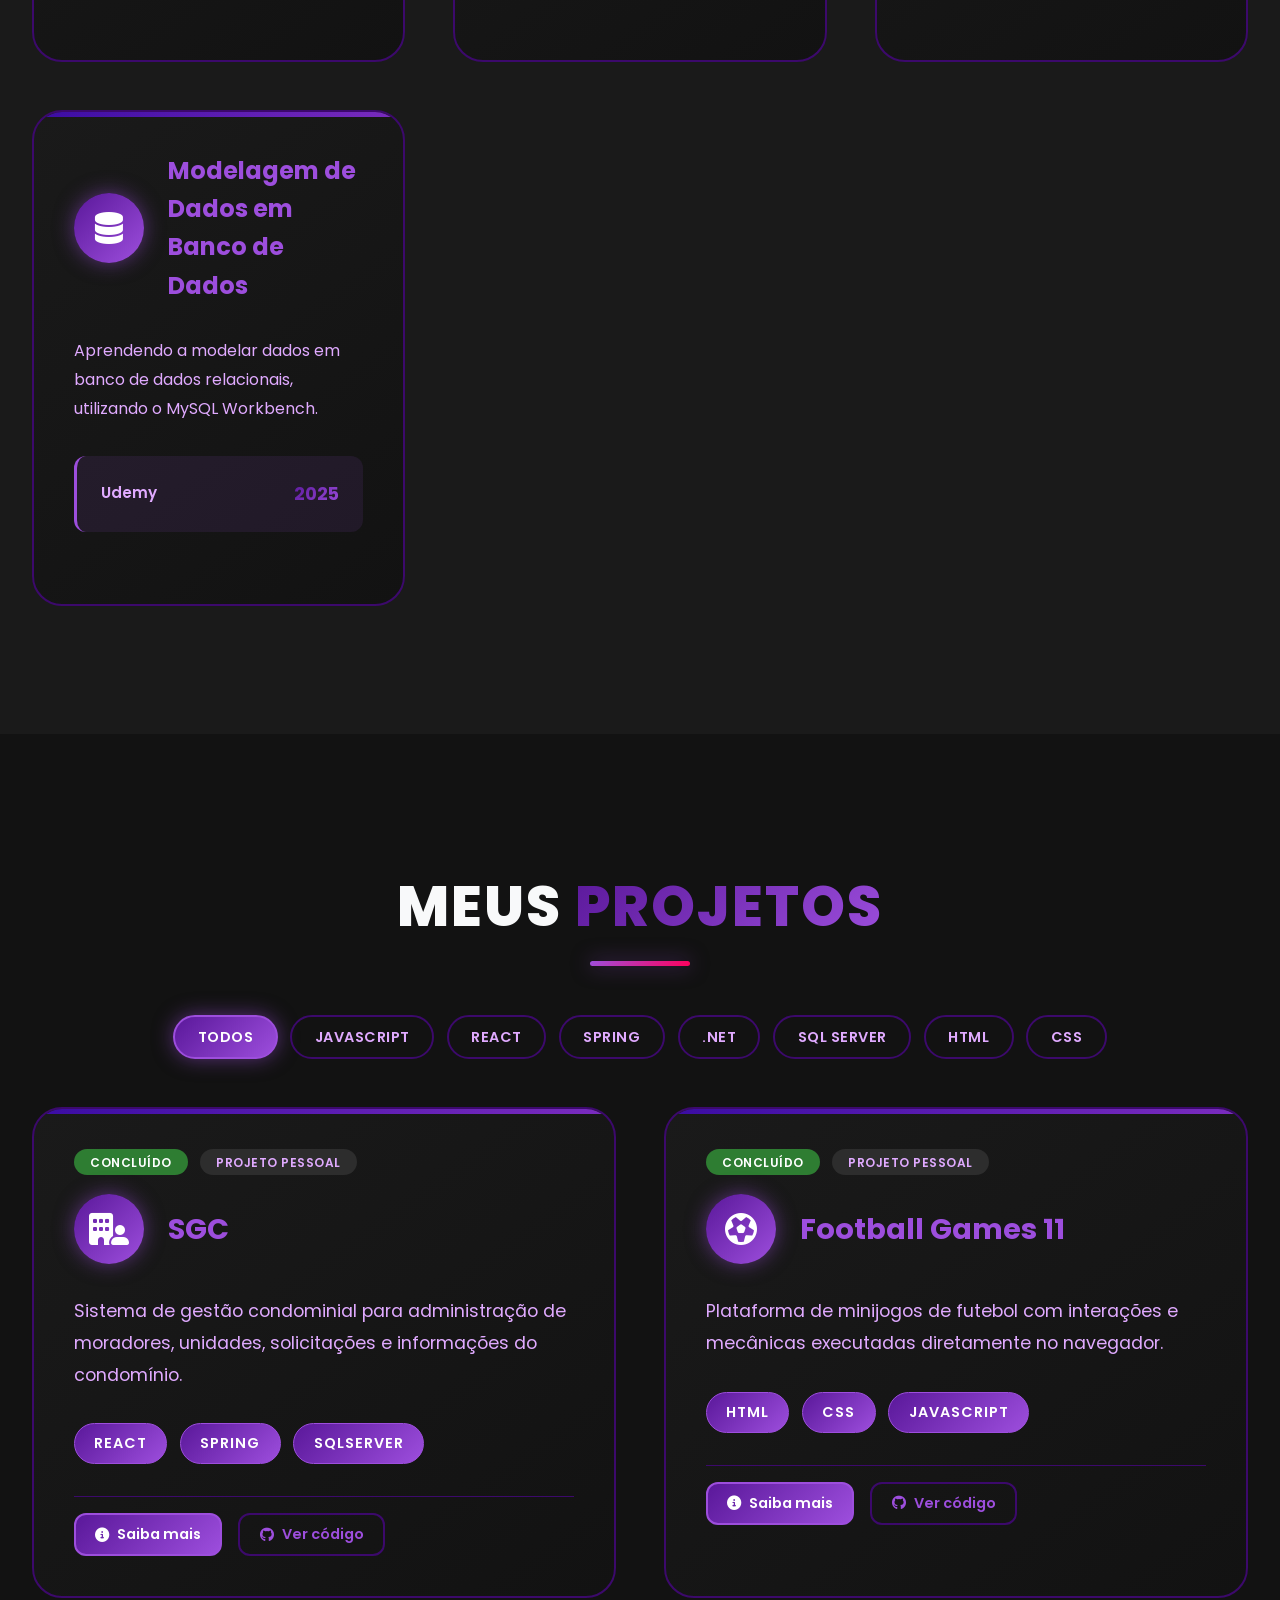
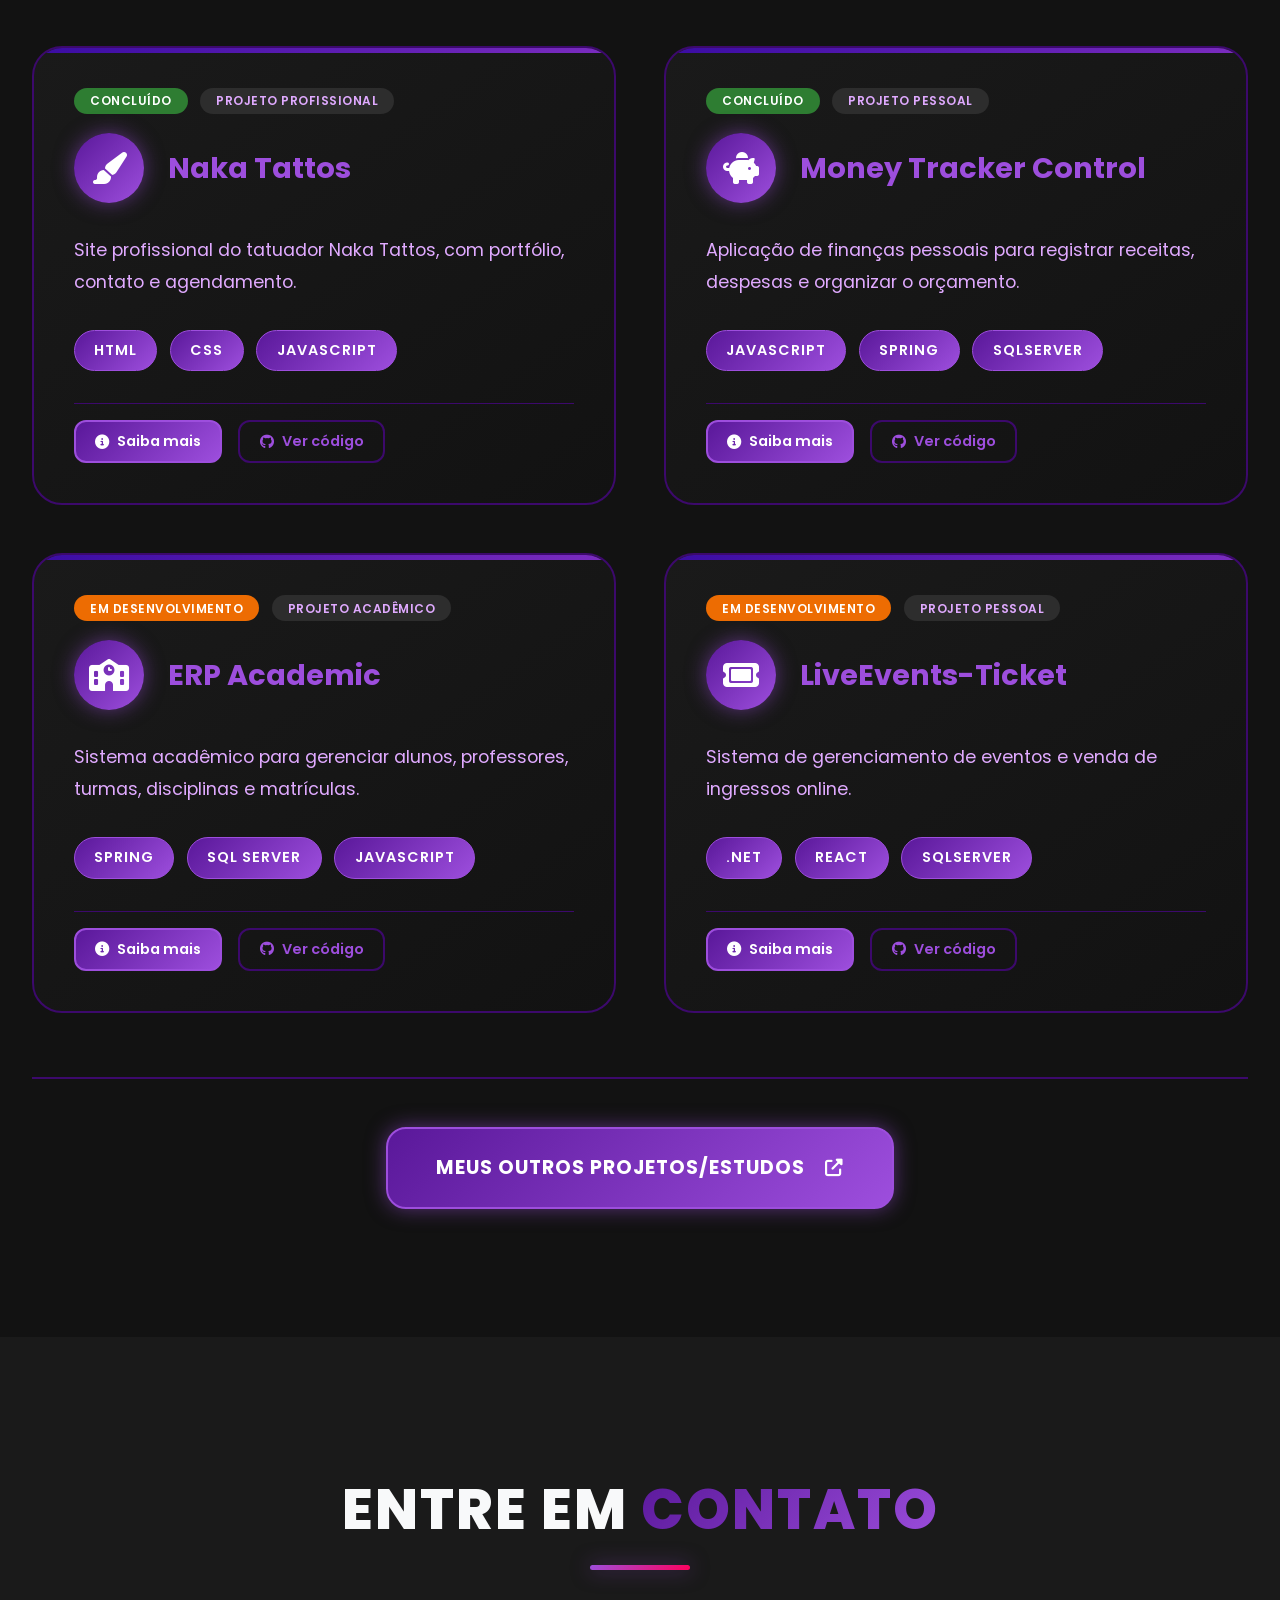
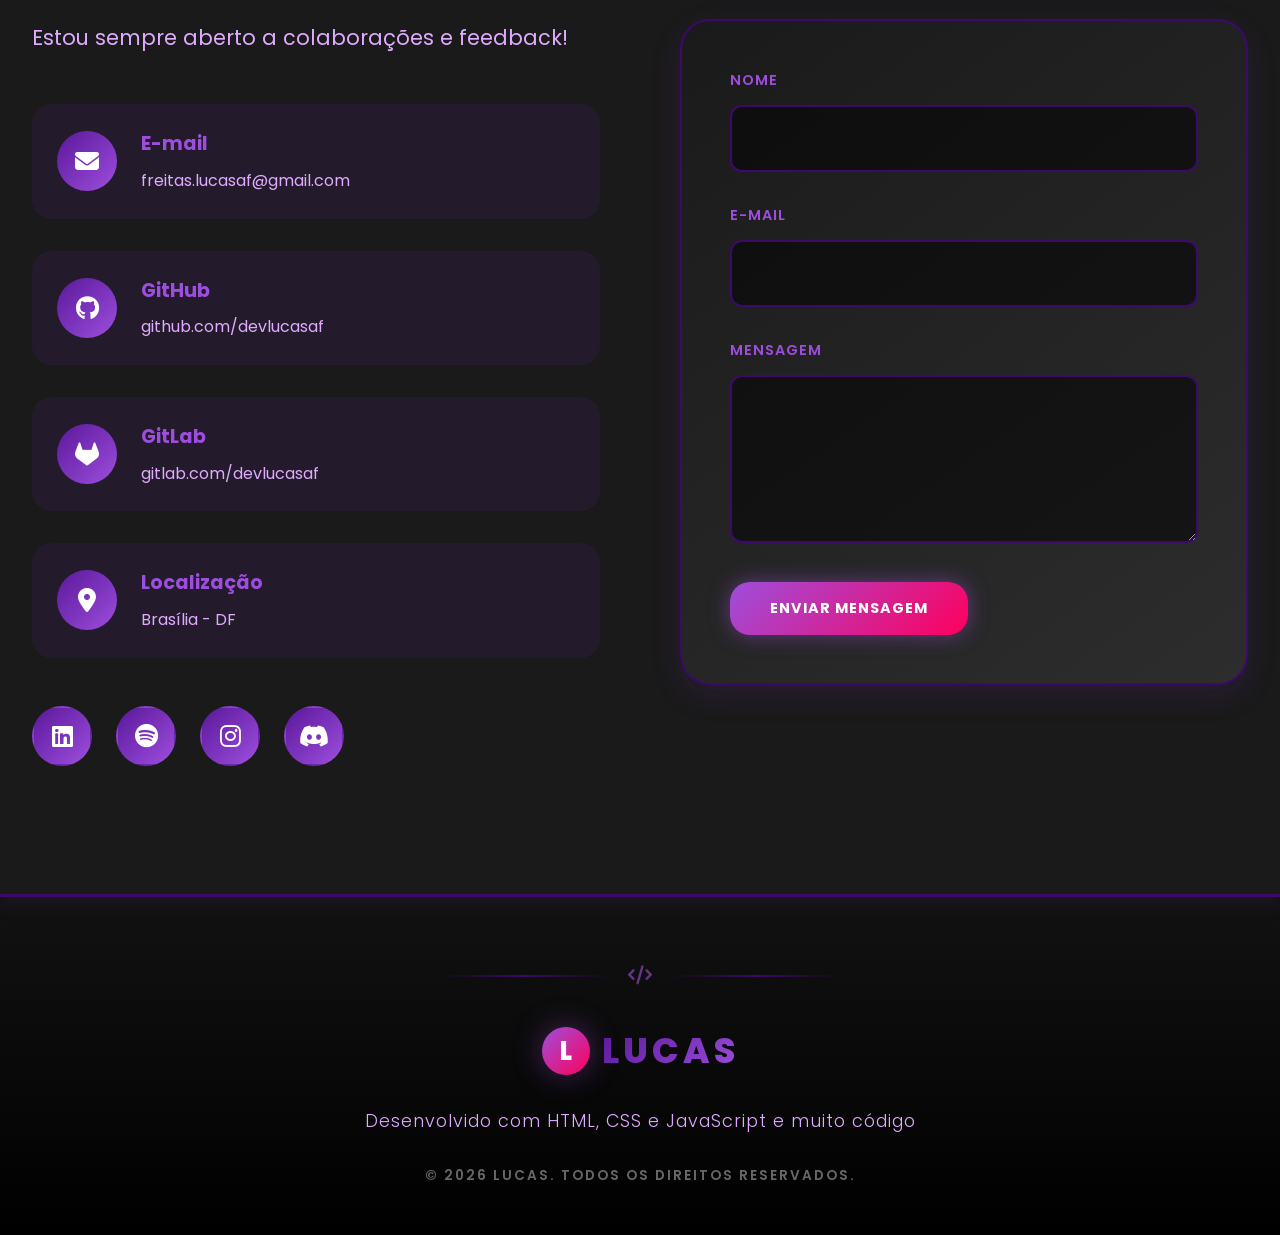
==== commit 5f2c1c33: "adiciona novos icons e atualiza a seção de skills" ====
--- a/index.html
+++ b/index.html
@@ -15,6 +15,20 @@
     <body>
         <div class="cursor-dot"></div>
         <div class="cursor-outline"></div>
+
+        <div class="background-animated" aria-hidden="true">
+            <div class="bg-layer bg-gradient"></div>
+            <div class="bg-layer bg-particles">
+                <div class="particle" data-speed="0.2"></div>
+                <div class="particle" data-speed="0.5"></div>
+                <div class="particle" data-speed="0.8"></div>
+                <div class="particle" data-speed="0.3"></div>
+                <div class="particle" data-speed="0.6"></div>
+                <div class="particle" data-speed="0.9"></div>
+                <div class="particle" data-speed="0.4"></div>
+                <div class="particle" data-speed="0.7"></div>
+            </div>
+        </div>
         
         <header>
             <nav class="navbar">
@@ -309,351 +323,466 @@
                     <h2 class="section-title" data-key="skills-title">Minhas <span class="highlight">Skills</span></h2>
                     
                     <div class="skills-categories">
+                        <!-- --- LINGUAGENS DE PROGRAMAÇÃO --- -->
                         <div class="category">
-                            <h3 class="category-title" data-key="programming-languages">Linguagens de Programação</h3>
-                            <div class="skills-grid">
-                                <div class="skill-card" data-tech="python">
-                                    <div class="skill-icon">
-                                        <img 
-                                            src="https://upload.wikimedia.org/wikipedia/commons/thumb/c/c3/Python-logo-notext.svg/3840px-Python-logo-notext.svg.png" 
-                                            alt="Python"
-                                        />
-                                    </div>
-                                    <h4 class="skill-name" data-key="python">Python</h4>
-                                </div>
-                                
-                                <div class="skill-card" data-tech="java">
-                                    <div class="skill-icon">
-                                        <img 
-                                            src="https://cdn-icons-png.flaticon.com/512/5968/5968282.png" 
-                                            alt="Java"
-                                        />
-                                    </div>
-                                    <h4 class="skill-name" data-key="java">Java</h4>
-                                </div>
-
-                                <div class="skill-card" data-tech="csharp">
-                                    <div class="skill-icon">
-                                        <img 
-                                            src="https://upload.wikimedia.org/wikipedia/commons/thumb/d/d2/C_Sharp_Logo_2023.svg/250px-C_Sharp_Logo_2023.svg.png" 
-                                            alt="C#"
-                                        />
-                                    </div>
-                                    <h4 class="skill-name" data-key="csharp">C#</h4>
-                                </div>
-                                
-                                <div class="skill-card" data-tech="ruby">
-                                    <div class="skill-icon">
-                                        <img 
-                                            src="https://images.vexels.com/media/users/3/166485/isolated/preview/d4061b653e6ba02ad0afdc79e0315a25-icone-da-linguagem-de-programacao-ruby.png" 
-                                            alt="Ruby"
-                                        />
-                                    </div>
-                                    <h4 class="skill-name" data-key="ruby">Ruby</h4>
-                                </div>
-                                
-                                <div class="skill-card" data-tech="javascript">
-                                    <div class="skill-icon">
-                                        <img 
-                                            src="https://img.icons8.com/color/512/javascript.png" 
-                                            alt="JavaScript"
-                                        />
-                                    </div>
-                                    <h4 class="skill-name" data-key="javascript">JavaScript</h4>
-                                </div>
-                            </div>
-                        </div>
-                        
-                        <div class="category">
-                            <h3 class="category-title" data-key="web-technologies">Tecnologias Web</h3>
-                            <div class="skills-grid">
-                                <div class="skill-card" data-tech="html">
-                                    <div class="skill-icon">
-                                        <img 
-                                            src="https://images.icon-icons.com/171/PNG/512/html5_23329.png" 
-                                            alt="HTML"
-                                        />
-                                    </div>
-                                    <h4 class="skill-name" data-key="html">HTML</h4>
-                                </div>
-                                
-                                <div class="skill-card" data-tech="css">
-                                    <div class="skill-icon">
-                                        <img 
-                                            src="https://uxwing.com/wp-content/themes/uxwing/download/brands-and-social-media/css-icon.png" 
-                                            alt="CSS"
-                                        />
-                                    </div>
-                                    <h4 class="skill-name" data-key="css">CSS</h4>
-                                </div>
-                                
-                                <div class="skill-card" data-tech="sql">
-                                    <div class="skill-icon">
-                                        <img 
-                                            src="https://cdn-icons-png.flaticon.com/512/528/528260.png" 
-                                            alt="SQL"
-                                        />
-                                    </div>
-                                    <h4 class="skill-name" data-key="sql">SQL</h4>
-                                </div>
-
-                                <div class="skill-card" data-tech="sqlserver">
-                                    <div class="skill-icon">
-                                        <img 
-                                            src="https://upload.wikimedia.org/wikipedia/commons/thumb/4/41/Microsoft_SQL_Server_2025_icon.svg/3840px-Microsoft_SQL_Server_2025_icon.svg.png" 
-                                            alt="SQL Server"
-                                        />
-                                    </div>
-                                    <h4 class="skill-name" data-key="sqlserver">SQL Server</h4>
-                                </div>
-
-                                <div class="skill-card" data-tech="spring-boot">
-                                    <div class="skill-icon">
-                                        <img 
-                                            src="https://upload.wikimedia.org/wikipedia/commons/thumb/7/79/Spring_Boot.svg/960px-Spring_Boot.svg.png" 
-                                            alt="Spring Boot"
-                                        />
-                                    </div>
-                                    <h4 class="skill-name" data-key="spring-boot">Spring Boot</h4>
-                                </div>
-
-                                <div class="skill-card" data-tech="dotnet">
-                                    <div class="skill-icon">
-                                        <img 
-                                            src="https://user-images.githubusercontent.com/42860908/106164530-120e5680-61b0-11eb-954c-969c7031ffd4.png" 
-                                            alt="DotNet"
-                                        />
-                                    </div>
-                                    <h4 class="skill-name" data-key="dotnet">.Net</h4>
-                                </div>
-
-                                <div class="skill-card" data-tech="nodejs">
-                                    <div class="skill-icon">
-                                        <img 
-                                            src="https://cdn.iconscout.com/icon/free/png-256/free-node-js-icon-svg-download-png-1174935.png" 
-                                            alt="Node Js"
-                                        />
-                                    </div>
-                                    <h4 class="skill-name" data-key="nodejs">Node.js</h4>
-                                </div>
-
-                                <div class="skill-card" data-tech="react">
-                                    <div class="skill-icon">
-                                        <img 
-                                            src="https://upload.wikimedia.org/wikipedia/commons/thumb/a/a7/React-icon.svg/960px-React-icon.svg.png" 
-                                            alt="React"
-                                        />
-                                    </div>
-                                    <h4 class="skill-name" data-key="react">React</h4>
-                                </div>
-
-                                <div class="skill-card" data-tech="vite">
-                                    <div class="skill-icon">
-                                        <img 
-                                            src="https://upload.wikimedia.org/wikipedia/commons/thumb/f/f1/Vitejs-logo.svg/500px-Vitejs-logo.svg.png" 
-                                            alt="Vite"
-                                        />
-                                    </div>
-                                    <h4 class="skill-name" data-key="vite">Vite</h4>
-                                </div>
-                            </div>
-                        </div>
-                    </div>
-                    
-                    <br>
-
-                    <div class="category reveal">
-                        <h3 class="category-title" data-key="tools-technologies">Ferramentas & Tecnologias</h3>
-                        <div class="skills-grid compact">
-                            <div class="tool-card" data-tool="git">
-                                <div class="tool-icon">
-                                    <img 
-                                        src="https://upload.wikimedia.org/wikipedia/commons/thumb/3/3f/Git_icon.svg/3840px-Git_icon.svg.png" 
-                                        alt="Git"
-                                    />
-                                </div>
-                                <span class="tool-name" data-key="git">Git</span>
-                            </div>
-                            
-                            <div class="tool-card" data-tool="github">
-                                <div class="tool-icon">
-                                    <img 
-                                        src="https://cdn-icons-png.flaticon.com/512/25/25231.png" 
-                                        alt="GitHub"
-                                    />
-                                </div>
-                                <span class="tool-name" data-key="github">GitHub</span>
-                            </div>
-
-                            <div class="tool-card" data-tool="gitlab">
-                                <div class="tool-icon">
-                                    <img 
-                                        src="https://cdn-icons-png.flaticon.com/512/5968/5968853.png" 
-                                        alt="GitLab"
-                                    />
-                                </div>
-                                <span class="tool-name" data-key="gitlab">GitLab</span>
-                            </div>
-
-                            <div class="tool-card" data-tool="subversion">
-                                <div class="tool-icon">
-                                    <img 
-                                        src="https://cdn.iconscout.com/icon/free/png-256/free-subversion-logo-icon-svg-download-png-2945192.png" 
-                                        alt="Subversion"
-                                    />
-                                </div>
-                                <span class="tool-name" data-key="subversion">Subversion</span>
-                            </div>
-
-                            <div class="tool-card" data-tool="tortoisesvn">
-                                <div class="tool-icon">
-                                    <img 
-                                        src="https://tortoisesvn.net/assets/img/logo-256x256.png" 
-                                        alt="TortoiseSVN"
-                                    />
-                                </div>
-                                <span class="tool-name" data-key="tortoisesvn">TortoiseSVN</span>
-                            </div>
-
-                            <div class="tool-card" data-tool="pgadmin4">
-                                <div class="tool-icon">
-                                    <img 
-                                        src="https://cdn.jsdelivr.net/gh/homarr-labs/dashboard-icons/svg/pgadmin.svg" 
-                                        alt="PGAdmin4"
-                                    />
-                                </div>
-                                <span class="tool-name" data-key="pgadmin4">PGAdmin4</span>
-                            </div>
-
-                            <div class="tool-card" data-tool="jet-brains">
-                                <div class="tool-icon">
-                                    <img 
-                                        src="https://img.icons8.com/color/600/jetbrains.png" 
-                                        alt="JetBrains"
-                                    />
-                                </div>
-                                <span class="tool-name" data-key="jet-brains">JetBrains</span>
-                            </div>
-
-                            <div class="tool-card" data-tool="pycharm">
-                                <div class="tool-icon">
-                                    <img 
-                                        src="https://upload.wikimedia.org/wikipedia/commons/thumb/a/a2/JetBrains_PyCharm_Product_Icon.svg/3840px-JetBrains_PyCharm_Product_Icon.svg.png" 
-                                        alt="PyCharm"
-                                    />
-                                </div>
-                                <span class="tool-name" data-key="pycharm">PyCharm</span>
-                            </div>
-                            
-                            <div class="tool-card" data-tool="intellij">
-                                <div class="tool-icon">
-                                    <img 
-                                        src="https://upload.wikimedia.org/wikipedia/commons/thumb/9/9c/IntelliJ_IDEA_Icon.svg/960px-IntelliJ_IDEA_Icon.svg.png" 
-                                        alt="IntelliJ"
-                                    />
-                                </div>
-                                <span class="tool-name" data-key="intellij">IntelliJ</span>
-                            </div>
-
-                            <div class="tool-card" data-tool="rubymine">
-                                <div class="tool-icon">
-                                    <img 
-                                        src="https://upload.wikimedia.org/wikipedia/commons/thumb/9/95/RubyMine_Icon.svg/960px-RubyMine_Icon.svg.png" 
-                                        alt="RubyMine"
-                                    />
-                                </div>
-                                <span class="tool-name" data-key="rubymine">RubyMine</span>
-                            </div>
-
-                            <div class="tool-card" data-tool="rider">
-                                <div class="tool-icon">
-                                    <img 
-                                        src="https://upload.wikimedia.org/wikipedia/commons/thumb/6/6e/JetBrains_Rider_Icon.svg/1280px-JetBrains_Rider_Icon.svg.png" 
-                                        alt="Rider"
-                                    />
-                                </div>
-                                <span class="tool-name" data-key="rider">Rider</span>
-                            </div>
-
-                            <div class="tool-card" data-tool="windows">
-                                <div class="tool-icon">
-                                    <img 
-                                        src="https://img.icons8.com/color/512/windows-10.png" 
-                                        alt="Windows"
-                                    />
-                                </div>
-                                <span class="tool-name" data-key="windows">Windows</span>
-                            </div>
-
-
-                            <div class="tool-card" data-tool="ssms">
-                                <div class="tool-icon">
-                                    <img 
-                                        src="https://datamodel.com/wp-content/uploads/2025/05/ssms_21.png" 
-                                        alt="SSMS"
-                                    />
-                                </div>
-                                <span class="tool-name" data-key="ssms">SSMS</span>
-                            </div>
-
-                            <div class="tool-card" data-tool="vs-code">
-                                <div class="tool-icon">
-                                    <img 
-                                        src="https://upload.wikimedia.org/wikipedia/commons/thumb/9/9a/Visual_Studio_Code_1.35_icon.svg/960px-Visual_Studio_Code_1.35_icon.svg.png" 
-                                        alt="VS Code"
-                                    />
-                                </div>
-                                <span class="tool-name" data-key="vs-code">VS Code</span>
-                            </div>
-
-                            <div class="tool-card" data-tool="visual-studio">
-                                <div class="tool-icon">
-                                    <img 
-                                        src="https://upload.wikimedia.org/wikipedia/commons/thumb/2/2c/Visual_Studio_Icon_2022.svg/250px-Visual_Studio_Icon_2022.svg.png" 
-                                        alt="Visual Studio"
-                                    />
-                                </div>
-                                <span class="tool-name" data-key="visual-studio">Visual Studio</span>
-                            </div>
-                            
-                            <div class="tool-card" data-tool="power-bi">
-                                <div class="tool-icon">
-                                    <img 
-                                        src="https://upload.wikimedia.org/wikipedia/commons/thumb/c/cf/New_Power_BI_Logo.svg/960px-New_Power_BI_Logo.svg.png?_=20210102182532" 
-                                        alt="Power BI"
-                                    />
-                                </div>
-                                <span class="tool-name" data-key="power-bi">Power BI</span>
-                            </div>
-
-                            <div class="tool-card" data-tool="word">
-                                <div class="tool-icon">
-                                    <img 
-                                        src="https://upload.wikimedia.org/wikipedia/commons/thumb/e/e8/Microsoft_Office_Word_%282025%E2%80%93present%29.svg/960px-Microsoft_Office_Word_%282025%E2%80%93present%29.svg.png" 
-                                        alt="Word"
-                                    />
-                                </div>
-                                <span class="tool-name" data-key="word">Word</span>
-                            </div>
-
-                            <div class="tool-card" data-tool="power-point">
-                                <div class="tool-icon">
-                                    <img 
-                                        src="https://upload.wikimedia.org/wikipedia/commons/thumb/2/25/Microsoft_Office_PowerPoint_%282019%E2%80%932025%29.svg/960px-Microsoft_Office_PowerPoint_%282019%E2%80%932025%29.svg.png" 
-                                        alt="Power Point"
-                                    />
-                                </div>
-                                <span class="tool-name" data-key="power-point">Power Point</span>
-                            </div>
-
-                            <div class="tool-card" data-tool="excel">
-                                <div class="tool-icon">
-                                    <img 
-                                        src="https://images.icon-icons.com/2397/PNG/512/microsoft_office_excel_logo_icon_145720.png" 
-                                        alt="Excel"
-                                    />
-                                </div>
-                                <span class="tool-name" data-key="excel">Excel</span>
+                            <h3 class="category-title" data-key="programming-languages-title">Linguagens de Programação</h3>
+
+                            <!-- Backend -->
+                            <div class="subcategory">
+                                <h4 class="subcategory-title">
+                                    <i class="fas fa-server"></i> 
+                                    <span data-key="backend-title">Backend</span>
+                                </h4>
+                                <div class="skills-grid">
+                                    <div class="skill-card" data-tech="python">
+                                        <div class="skill-icon">
+                                            <img 
+                                                src="https://upload.wikimedia.org/wikipedia/commons/thumb/c/c3/Python-logo-notext.svg/3840px-Python-logo-notext.svg.png" 
+                                                alt="Python" 
+                                            />
+                                        </div>
+                                        <h4 class="skill-name" data-key="python">Python</h4>
+                                    </div>
+                                    <div class="skill-card" data-tech="java">
+                                        <div class="skill-icon">
+                                            <img 
+                                                src="https://cdn-icons-png.flaticon.com/512/5968/5968282.png" 
+                                                alt="Java" 
+                                            />
+                                        </div>
+                                        <h4 class="skill-name" data-key="java">Java</h4>
+                                    </div>
+                                    <div class="skill-card" data-tech="csharp">
+                                        <div class="skill-icon">
+                                            <img src="https://upload.wikimedia.org/wikipedia/commons/thumb/d/d2/C_Sharp_Logo_2023.svg/250px-C_Sharp_Logo_2023.svg.png" alt="C#" />
+                                        </div>
+                                        <h4 class="skill-name" data-key="csharp">C#</h4>
+                                    </div>
+                                    <div class="skill-card" data-tech="ruby">
+                                        <div class="skill-icon">
+                                            <img src="https://images.vexels.com/media/users/3/166485/isolated/preview/d4061b653e6ba02ad0afdc79e0315a25-icone-da-linguagem-de-programacao-ruby.png" alt="Ruby" />
+                                        </div>
+                                        <h4 class="skill-name" data-key="ruby">Ruby</h4>
+                                    </div>
+                                    <div class="skill-card" data-tech="javascript">
+                                        <div class="skill-icon">
+                                            <img src="https://img.icons8.com/color/512/javascript.png" alt="JavaScript" />
+                                        </div>
+                                        <h4 class="skill-name" data-key="javascript">JavaScript</h4>
+                                    </div>
+                                </div>
+                            </div>
+
+                            <!-- Frontend -->
+                            <div class="subcategory">
+                                <h4 class="subcategory-title"><i class="fas fa-laptop-code"></i> <span data-key="frontend-title">Frontend</span></h4>
+                                <div class="skills-grid">
+                                    <div class="skill-card" data-tech="html">
+                                        <div class="skill-icon">
+                                            <img 
+                                                src="https://images.icon-icons.com/171/PNG/512/html5_23329.png" 
+                                                alt="HTML" 
+                                            />
+                                        </div>
+                                        <h4 class="skill-name" data-key="html">HTML</h4>
+                                    </div>
+
+                                    <div class="skill-card" data-tech="css">
+                                        <div class="skill-icon">
+                                            <img 
+                                                src="https://uxwing.com/wp-content/themes/uxwing/download/brands-and-social-media/css-icon.png" 
+                                                alt="CSS" 
+                                            />
+                                        </div>
+                                        <h4 class="skill-name" data-key="css">CSS</h4>
+                                    </div>
+                                </div>
+                            </div>
+
+                            <!-- Banco de Dados -->
+                            <div class="subcategory">
+                                <h4 class="subcategory-title">
+                                    <i class="fas fa-database"></i>
+                                    <span data-key="database-title">Banco de Dados</span>
+                                </h4>
+                                <div class="skills-grid">
+                                    <div class="skill-card" data-tech="sql">
+                                        <div class="skill-icon">
+                                            <img 
+                                                src="https://cdn-icons-png.flaticon.com/512/528/528260.png" 
+                                                alt="SQL" 
+                                            />
+                                        </div>
+                                        <h4 class="skill-name" data-key="sql">SQL</h4>
+                                    </div>
+
+                                    <div class="skill-card" data-tech="sqlserver">
+                                        <div class="skill-icon">
+                                            <img 
+                                                src="https://upload.wikimedia.org/wikipedia/commons/thumb/4/41/Microsoft_SQL_Server_2025_icon.svg/3840px-Microsoft_SQL_Server_2025_icon.svg.png" 
+                                                alt="SQL Server" 
+                                            />
+                                        </div>
+                                        <h4 class="skill-name" data-key="sqlserver">SQL Server</h4>
+                                    </div>
+
+                                    <div class="skill-card" data-tech="sqlite">
+                                        <div class="skill-icon">
+                                            <img 
+                                                src="https://upload.wikimedia.org/wikipedia/commons/thumb/3/38/SQLite370.svg/3840px-SQLite370.svg.png?utm_source=commons.wikimedia.org&utm_campaign=index&utm_content=thumbnail" 
+                                                alt="SQLite" 
+                                            />
+                                        </div>
+                                        <h4 class="skill-name" data-key="sqlserver">SQLite</h4>
+                                    </div>
+                                </div>
+                            </div>
+
+                            <!-- Frameworks -->
+                            <div class="subcategory">
+                                <h4 class="subcategory-title">
+                                    <i class="fas fa-cubes"></i> 
+                                    <span data-key="frameworks-title">Frameworks</span>
+                                </h4>
+                                <div class="skills-grid">
+                                    <div class="skill-card" data-tech="spring-boot">
+                                        <div class="skill-icon">
+                                            <img 
+                                                src="https://upload.wikimedia.org/wikipedia/commons/thumb/7/79/Spring_Boot.svg/960px-Spring_Boot.svg.png" 
+                                                alt="Spring Boot" 
+                                            />
+                                        </div>
+                                        <h4 class="skill-name" data-key="spring-boot">Spring Boot</h4>
+                                    </div>
+
+                                    <div class="skill-card" data-tech="dotnet">
+                                        <div class="skill-icon">
+                                            <img 
+                                                src="https://user-images.githubusercontent.com/42860908/106164530-120e5680-61b0-11eb-954c-969c7031ffd4.png" 
+                                                alt=".NET" 
+                                            />
+                                        </div>
+                                        <h4 class="skill-name" data-key="dotnet">.NET</h4>
+                                    </div>
+
+                                    <div class="skill-card" data-tech="rails">
+                                        <div class="skill-icon">
+                                            <img 
+                                                src="https://download.logo.wine/logo/Ruby_on_Rails/Ruby_on_Rails-Logo.wine.png" 
+                                                alt="Rails" 
+                                            />
+                                        </div>
+                                        <h4 class="skill-name" data-key="rails">Rails</h4>
+                                    </div>
+
+                                    <div class="skill-card" data-tech="django">
+                                        <div class="skill-icon">
+                                            <img 
+                                                src="https://cdn.jsdelivr.net/gh/homarr-labs/dashboard-icons/png/django.png" 
+                                                alt="Django" 
+                                            />
+                                        </div>
+                                        <h4 class="skill-name" data-key="django">Django</h4>
+                                    </div>
+
+                                    <div class="skill-card" data-tech="nodejs">
+                                        <div class="skill-icon">
+                                            <img 
+                                                src="https://cdn.iconscout.com/icon/free/png-256/free-node-js-icon-svg-download-png-1174935.png" 
+                                                alt="Node.js" 
+                                            />
+                                        </div>
+                                        <h4 class="skill-name" data-key="nodejs">Node.js</h4>
+                                    </div>
+
+                                    <div class="skill-card" data-tech="react">
+                                        <div class="skill-icon">
+                                            <img 
+                                                src="https://upload.wikimedia.org/wikipedia/commons/thumb/a/a7/React-icon.svg/960px-React-icon.svg.png" 
+                                                alt="React" 
+                                            />
+                                        </div>
+                                        <h4 class="skill-name" data-key="react">React</h4>
+                                    </div>
+
+                                    <div class="skill-card" data-tech="vite">
+                                        <div class="skill-icon">
+                                            <img 
+                                                src="https://upload.wikimedia.org/wikipedia/commons/thumb/f/f1/Vitejs-logo.svg/500px-Vitejs-logo.svg.png" 
+                                                alt="Vite" 
+                                            />
+                                        </div>
+                                        <h4 class="skill-name" data-key="vite">Vite</h4>
+                                    </div>
+
+                                    <div class="skill-card" data-tech="nextjs">
+                                        <div class="skill-icon">
+                                            <img 
+                                                src="https://cdn.jsdelivr.net/gh/homarr-labs/dashboard-icons/png/nextjs.png" 
+                                                alt="NextJS" 
+                                            />
+                                        </div>
+                                        <h4 class="skill-name" data-key="nextjs">NextJS</h4>
+                                    </div>
+                                </div>
+                            </div>
+                        </div>
+
+                        <!-- --- FERRAMENTAS & TECNOLOGIAS --- -->
+                        <div class="category reveal">
+                            <h3 class="category-title" data-key="tools-title">Ferramentas &amp; Tecnologias</h3>
+
+                            <!-- IDEs -->
+                            <div class="subcategory">
+                                <h4 class="subcategory-title">
+                                    <i class="fas fa-code"></i> 
+                                    <span data-key="ides-title">IDEs</span>
+                                </h4>
+                                <div class="skills-grid compact">
+                                    <div class="tool-card" data-tool="jet-brains">
+                                        <div class="tool-icon">
+                                            <img 
+                                                src="https://img.icons8.com/color/600/jetbrains.png" 
+                                                alt="JetBrains" 
+                                            />
+                                        </div>
+                                        <span class="tool-name" data-key="jet-brains">JetBrains</span>
+                                    </div>
+
+                                    <div class="tool-card" data-tool="pycharm">
+                                        <div class="tool-icon">
+                                            <img 
+                                                src="https://upload.wikimedia.org/wikipedia/commons/thumb/a/a2/JetBrains_PyCharm_Product_Icon.svg/3840px-JetBrains_PyCharm_Product_Icon.svg.png" 
+                                                alt="PyCharm" 
+                                            />
+                                        </div>
+                                        <span class="tool-name" data-key="pycharm">PyCharm</span>
+                                    </div>
+
+                                    <div class="tool-card" data-tool="intellij">
+                                        <div class="tool-icon">
+                                            <img 
+                                                src="https://upload.wikimedia.org/wikipedia/commons/thumb/9/9c/IntelliJ_IDEA_Icon.svg/960px-IntelliJ_IDEA_Icon.svg.png"
+                                                alt="IntelliJ" 
+                                            />
+                                        </div>
+                                        <span class="tool-name" data-key="intellij">IntelliJ</span>
+                                    </div>
+
+                                    <div class="tool-card" data-tool="rubymine">
+                                        <div class="tool-icon">
+                                            <img 
+                                                src="https://upload.wikimedia.org/wikipedia/commons/thumb/9/95/RubyMine_Icon.svg/960px-RubyMine_Icon.svg.png" 
+                                                alt="RubyMine" 
+                                            />
+                                        </div>
+                                        <span class="tool-name" data-key="rubymine">RubyMine</span>
+                                    </div>
+
+                                    <div class="tool-card" data-tool="rider">
+                                        <div class="tool-icon">
+                                            <img 
+                                                src="https://upload.wikimedia.org/wikipedia/commons/thumb/6/6e/JetBrains_Rider_Icon.svg/1280px-JetBrains_Rider_Icon.svg.png" 
+                                                alt="Rider" 
+                                            />
+                                        </div>
+                                        <span class="tool-name" data-key="rider">Rider</span>
+                                    </div>
+
+                                    <div class="tool-card" data-tool="data-grip">
+                                        <div class="tool-icon">
+                                            <img 
+                                                src="https://upload.wikimedia.org/wikipedia/commons/thumb/c/c9/DataGrip.svg/1280px-DataGrip.svg.png?utm_source=commons.wikimedia.org&utm_campaign=index&utm_content=thumbnail" 
+                                                alt="DataGrip" 
+                                            />
+                                        </div>
+                                        <span class="tool-name" data-key="data-grip">DataGrip</span>
+                                    </div>
+
+                                    <div class="tool-card" data-tool="android-studio">
+                                        <div class="tool-icon">
+                                            <img 
+                                                src="https://uxwing.com/wp-content/themes/uxwing/download/brands-and-social-media/android-studio-icon.png" 
+                                                alt="Android Studio" 
+                                            />
+                                        </div>
+                                        <span class="tool-name" data-key="android-studio">Android Studio</span>
+                                    </div>
+
+                                    <div class="tool-card" data-tool="antigravity">
+                                        <div class="tool-icon">
+                                            <img 
+                                                src="https://avatars.githubusercontent.com/u/242056456?s=200&v=4" 
+                                                alt="Antigravity" 
+                                            />
+                                        </div>
+                                        <span class="tool-name" data-key="antigravity">Antigravity</span>
+                                    </div>
+
+                                    <div class="tool-card" data-tool="vs-code">
+                                        <div class="tool-icon">
+                                            <img 
+                                                src="https://upload.wikimedia.org/wikipedia/commons/thumb/9/9a/Visual_Studio_Code_1.35_icon.svg/960px-Visual_Studio_Code_1.35_icon.svg.png" 
+                                                alt="VS Code" 
+                                            />
+                                        </div>
+                                        <span class="tool-name" data-key="vs-code">VS Code</span>
+                                    </div>
+
+                                    <div class="tool-card" data-tool="visual-studio">
+                                        <div class="tool-icon">
+                                            <img 
+                                                src="https://upload.wikimedia.org/wikipedia/commons/thumb/2/2c/Visual_Studio_Icon_2022.svg/250px-Visual_Studio_Icon_2022.svg.png" 
+                                                alt="Visual Studio" 
+                                            />
+                                        </div>
+                                        <span class="tool-name" data-key="visual-studio">Visual Studio</span>
+                                    </div>
+
+                                    <div class="tool-card" data-tool="ssms">
+                                        <div class="tool-icon">
+                                            <img 
+                                                src="https://datamodel.com/wp-content/uploads/2025/05/ssms_21.png" 
+                                                alt="SSMS"
+                                            />
+                                        </div>
+                                        <span class="tool-name" data-key="ssms">SSMS</span>
+                                    </div>
+
+                                    <div class="tool-card" data-tool="pgadmin4">
+                                        <div class="tool-icon">
+                                            <img 
+                                                src="https://cdn.jsdelivr.net/gh/homarr-labs/dashboard-icons/svg/pgadmin.svg" 
+                                                alt="PGAdmin4" 
+                                            />
+                                        </div>
+                                        <span class="tool-name" data-key="pgadmin4">PGAdmin4</span>
+                                    </div>
+                                </div>
+                            </div>
+
+                            <!-- Versionamento e Colaborações -->
+                            <div class="subcategory">
+                                <h4 class="subcategory-title">
+                                    <i class="fas fa-code-branch"></i> 
+                                    <span data-key="version-control-title">Versionamento e Colaborações</span>
+                                </h4>
+                                <div class="skills-grid compact">
+                                    <div class="tool-card" data-tool="git">
+                                        <div class="tool-icon">
+                                            <img 
+                                                src="https://upload.wikimedia.org/wikipedia/commons/thumb/3/3f/Git_icon.svg/3840px-Git_icon.svg.png" 
+                                                alt="Git" 
+                                            />
+                                        </div>
+                                        <span class="tool-name" data-key="git">Git</span>
+                                    </div>
+
+                                    <div class="tool-card" data-tool="github">
+                                        <div class="tool-icon">
+                                            <img 
+                                                src="https://cdn-icons-png.flaticon.com/512/25/25231.png" 
+                                                alt="GitHub" 
+                                            />
+                                        </div>
+                                        <span class="tool-name" data-key="github">GitHub</span>
+                                    </div>
+
+                                    <div class="tool-card" data-tool="gitlab">
+                                        <div class="tool-icon">
+                                            <img 
+                                                src="https://cdn-icons-png.flaticon.com/512/5968/5968853.png" 
+                                                alt="GitLab" 
+                                            />
+                                        </div>
+                                        <span class="tool-name" data-key="gitlab">GitLab</span>
+                                    </div>
+
+                                    <div class="tool-card" data-tool="subversion">
+                                        <div class="tool-icon">
+                                            <img 
+                                                src="https://cdn.iconscout.com/icon/free/png-256/free-subversion-logo-icon-svg-download-png-2945192.png" 
+                                                alt="Subversion" 
+                                            />
+                                        </div>
+                                        <span class="tool-name" data-key="subversion">Subversion</span>
+                                    </div>
+
+                                    <div class="tool-card" data-tool="tortoisesvn">
+                                        <div class="tool-icon">
+                                            <img 
+                                                src="https://tortoisesvn.net/assets/img/logo-256x256.png" 
+                                                alt="TortoiseSVN" 
+                                            />
+                                        </div>
+                                        <span class="tool-name" data-key="tortoisesvn">TortoiseSVN</span>
+                                    </div>
+                                </div>
+                            </div>
+
+                            <!-- Office -->
+                            <div class="subcategory">
+                                <h4 class="subcategory-title">
+                                    <i class="fas fa-file-alt"></i> 
+                                    <span data-key="office-title">Office</span>
+                                </h4>
+                                <div class="skills-grid compact">
+                                    <div class="tool-card" data-tool="word">
+                                        <div class="tool-icon">
+                                            <img 
+                                                src="https://upload.wikimedia.org/wikipedia/commons/thumb/e/e8/Microsoft_Office_Word_%282025%E2%80%93present%29.svg/960px-Microsoft_Office_Word_%282025%E2%80%93present%29.svg.png" 
+                                                alt="Word" 
+                                            />
+                                        </div>
+                                        <span class="tool-name" data-key="word">Word</span>
+                                    </div>
+
+                                    <div class="tool-card" data-tool="power-point">
+                                        <div class="tool-icon">
+                                            <img 
+                                                src="https://upload.wikimedia.org/wikipedia/commons/thumb/2/25/Microsoft_Office_PowerPoint_%282019%E2%80%932025%29.svg/960px-Microsoft_Office_PowerPoint_%282019%E2%80%932025%29.svg.png" 
+                                                alt="PowerPoint" 
+                                            />
+                                        </div>
+                                        <span class="tool-name" data-key="power-point">PowerPoint</span>
+                                    </div>
+
+                                    <div class="tool-card" data-tool="excel">
+                                        <div class="tool-icon">
+                                            <img 
+                                                src="https://images.icon-icons.com/2397/PNG/512/microsoft_office_excel_logo_icon_145720.png" 
+                                                alt="Excel" 
+                                            />
+                                        </div>
+                                        <span class="tool-name" data-key="excel">Excel</span>
+                                    </div>
+
+                                    <div class="tool-card" data-tool="power-bi">
+                                        <div class="tool-icon">
+                                            <img 
+                                                src="https://upload.wikimedia.org/wikipedia/commons/thumb/c/cf/New_Power_BI_Logo.svg/960px-New_Power_BI_Logo.svg.png?_=20210102182532" 
+                                                alt="Power BI" 
+                                            />
+                                        </div>
+                                        <span class="tool-name" data-key="power-bi">Power BI</span>
+                                    </div>
+                                </div>
+                            </div>
+
+                            <!-- Sistemas Operacionais -->
+                            <div class="subcategory">
+                                <h4 class="subcategory-title">
+                                    <i class="fas fa-desktop"></i> 
+                                    <span data-key="operating-systems">Sistemas Operacionais</span>
+                                </h4>
+                                <div class="skills-grid compact">
+                                    <div class="tool-card" data-tool="windows">
+                                        <div class="tool-icon">
+                                            <i class="fab fa-windows" style="font-size: 3rem; color: #0078D6;"></i>
+                                        </div>
+                                        <span class="tool-name" data-key="windows">Windows</span>
+                                    </div>
+                                </div>
                             </div>
                         </div>
                     </div>
@@ -760,25 +889,30 @@
                                 <span class="project-status status-concluido" data-key="status-concluido">Concluído</span>
                                 <span class="project-type" data-key="type-personal">Projeto pessoal</span>
                             </div>
+
                             <div class="project-header">
                                 <div class="project-icon">
                                     <i class="fa-solid fa-building-user"></i>
                                 </div>
                                 <h3 class="project-title" data-key="java-project-title">SGC</h3>
                             </div>
+
                             <p class="project-description" data-key="java-project-desc">
                                 Sistema de gestão condominial para administração de moradores, unidades, solicitações e informações do condomínio.
                             </p>
+
                             <div class="project-tech">
                                 <span class="tech-tag">React</span>
                                 <span class="tech-tag">Spring</span>
                                 <span class="tech-tag">SqlServer</span>
                             </div>
+
                             <div class="project-actions">
                                 <button type="button" class="project-details-btn" data-project="sgc" aria-haspopup="dialog">
                                     <i class="fas fa-circle-info" aria-hidden="true"></i>
                                     <span data-key="learn-more">Saiba mais</span>
                                 </button>
+
                                 <a href="https://github.com/devlucasaf/SGC-Sistema-de-Gestao-De-Condominio" target="_blank" rel="noopener noreferrer" class="project-code-link" aria-label="Ver código no GitHub">
                                     <i class="fab fa-github" aria-hidden="true"></i>
                                     <span data-key="view-code">Ver código</span>
@@ -792,20 +926,24 @@
                                 <span class="project-status status-concluido" data-key="status-concluido">Concluído</span>
                                 <span class="project-type" data-key="type-personal">Projeto pessoal</span>
                             </div>
+
                             <div class="project-header">
                                 <div class="project-icon">
                                     <i class="fa-regular fa-futbol"></i>
                                 </div>
                                 <h3 class="project-title" data-key="soccer-project-title">Football Games 11</h3>
                             </div>
+
                             <p class="project-description" data-key="soccer-project-desc">
                                 Plataforma de minijogos de futebol com interações e mecânicas executadas diretamente no navegador.
                             </p>
+
                             <div class="project-tech">
                                 <span class="tech-tag">HTML</span>
                                 <span class="tech-tag">CSS</span>
                                 <span class="tech-tag">JavaScript</span>
                             </div>
+
                             <div class="project-actions">
                                 <button type="button" class="project-details-btn" data-project="football-games-11" aria-haspopup="dialog">
                                     <i class="fas fa-circle-info" aria-hidden="true"></i>
@@ -824,25 +962,30 @@
                                 <span class="project-status status-concluido" data-key="status-concluido">Concluído</span>
                                 <span class="project-type" data-key="type-professional">Projeto profissional</span>
                             </div>
+
                             <div class="project-header">
                                 <div class="project-icon">
                                     <i class="fa-solid fa-paintbrush"></i>
                                 </div>
                                 <h3 class="project-title" data-key="naka-tattos-project-title">Naka Tattos</h3>
                             </div>
+
                             <p class="project-description" data-key="naka-tattos-project-desc">
                                 Site profissional do tatuador Naka Tattos, com portfólio, contato e agendamento.
                             </p>
+
                             <div class="project-tech">
                                 <span class="tech-tag">HTML</span>
                                 <span class="tech-tag">CSS</span>
                                 <span class="tech-tag">JavaScript</span>
                             </div>
+
                             <div class="project-actions">
                                 <button type="button" class="project-details-btn" data-project="naka-tattos" aria-haspopup="dialog">
                                     <i class="fas fa-circle-info" aria-hidden="true"></i>
                                     <span data-key="learn-more">Saiba mais</span>
                                 </button>
+
                                 <a href="https://github.com/devlucasaf/naka-tattos" target="_blank" rel="noopener noreferrer" class="project-code-link" aria-label="Ver código no GitHub">
                                     <i class="fab fa-github" aria-hidden="true"></i>
                                     <span data-key="view-code">Ver código</span>
@@ -856,25 +999,30 @@
                                 <span class="project-status status-concluido" data-key="status-concluido">Concluído</span>
                                 <span class="project-type" data-key="type-personal">Projeto pessoal</span>
                             </div>
+
                             <div class="project-header">
                                 <div class="project-icon">
                                     <i class="fa-solid fa-piggy-bank"></i>
                                 </div>
                                 <h3 class="project-title" data-key="money-tracker-project-title">Money Tracker Control</h3>
                             </div>
+
                             <p class="project-description" data-key="money-tracker-project-desc">
                                 Aplicação de finanças pessoais para registrar receitas, despesas e organizar o orçamento.
                             </p>
+
                             <div class="project-tech">
                                 <span class="tech-tag">JavaScript</span>
                                 <span class="tech-tag">Spring</span>
                                 <span class="tech-tag">SqlServer</span>
                             </div>
+
                             <div class="project-actions">
                                 <button type="button" class="project-details-btn" data-project="money-tracker-control" aria-haspopup="dialog">
                                     <i class="fas fa-circle-info" aria-hidden="true"></i>
                                     <span data-key="learn-more">Saiba mais</span>
                                 </button>
+
                                 <a href="https://github.com/devlucasaf/money-tracker-control" target="_blank" rel="noopener noreferrer" class="project-code-link" aria-label="Ver código no GitHub">
                                     <i class="fab fa-github" aria-hidden="true"></i>
                                     <span data-key="view-code">Ver código</span>
@@ -888,25 +1036,30 @@
                                 <span class="project-status status-em-desenvolvimento" data-key="status-em-desenvolvimento">Em desenvolvimento</span>
                                 <span class="project-type" data-key="type-academic">Projeto acadêmico</span>
                             </div>
+
                             <div class="project-header">
                                 <div class="project-icon">
                                     <i class="fas fa-school" aria-hidden="true"></i>
                                 </div>
                                 <h3 class="project-title" data-key="academico-project-title">ERP Academic</h3>
                             </div>
+
                             <p class="project-description" data-key="academico-project-desc">
                                 Sistema acadêmico para gerenciar alunos, professores, turmas, disciplinas e matrículas.
                             </p>
+
                             <div class="project-tech">
                                 <span class="tech-tag">Spring</span>
                                 <span class="tech-tag">SQL Server</span>
                                 <span class="tech-tag">JavaScript</span>
                             </div>
+
                             <div class="project-actions">
                                 <button type="button" class="project-details-btn" data-project="erp-academic" aria-haspopup="dialog">
                                     <i class="fas fa-circle-info" aria-hidden="true"></i>
                                     <span data-key="learn-more">Saiba mais</span>
                                 </button>
+
                                 <a href="https://github.com/devlucasaf/ERP-Academic-School-System" target="_blank" rel="noopener noreferrer" class="project-code-link" aria-label="Ver código no GitHub">
                                     <i class="fab fa-github" aria-hidden="true"></i>
                                     <span data-key="view-code">Ver código</span>
@@ -920,25 +1073,30 @@
                                 <span class="project-status status-em-desenvolvimento" data-key="status-em-desenvolvimento">Em desenvolvimento</span>
                                 <span class="project-type" data-key="type-personal">Projeto pessoal</span>
                             </div>
+
                             <div class="project-header">
                                 <div class="project-icon">
                                     <i class="fas fa-ticket"></i>
                                 </div>
                                 <h3 class="project-title" data-key="liveevents-project-title">LiveEvents-Ticket</h3>
                             </div>
+
                             <p class="project-description" data-key="liveevents-project-desc">
                                 Sistema de gerenciamento de eventos e venda de ingressos online.
                             </p>
+
                             <div class="project-tech">
                                 <span class="tech-tag">.NET</span>
                                 <span class="tech-tag">React</span>
                                 <span class="tech-tag">SqlServer</span>
                             </div>
+
                             <div class="project-actions">
                                 <button type="button" class="project-details-btn" data-project="liveevents-ticket" aria-haspopup="dialog">
                                     <i class="fas fa-circle-info" aria-hidden="true"></i>
                                     <span data-key="learn-more">Saiba mais</span>
                                 </button>
+
                                 <a href="https://github.com/devlucasaf/LiveEvents-Ticket" target="_blank" rel="noopener noreferrer" class="project-code-link" aria-label="Ver código no GitHub">
                                     <i class="fab fa-github" aria-hidden="true"></i>
                                     <span data-key="view-code">Ver código</span>
@@ -1057,17 +1215,22 @@
         <footer class="footer">
             <div class="container">
                 <div class="footer-content">
+                    <div class="footer-divider">
+                        <span class="divider-line"></span>
+                        <span class="divider-icon">
+                            <i class="fas fa-code"></i>
+                        </span>
+                        <span class="divider-line"></span>
+                    </div>
                     <div class="footer-brand">
                         <span class="logo">L</span>
-                        <span class="logo-text">Lucas</span>
-                    </div>
-
+                        <span class="logo-text">LUCAS</span>
+                    </div>
                     <p class="footer-text" data-key="footer-text">
                         Desenvolvido com HTML, CSS e JavaScript e muito código
                     </p>
-                    
                     <p class="copyright" data-key="copyright">
-                        © 2025 Lucas. Todos os direitos reservados.
+                        &copy; 2026 LUCAS. TODOS OS DIREITOS RESERVADOS.
                     </p>
                 </div>
             </div>
@@ -1082,6 +1245,7 @@
                         <i class="fas fa-times" aria-hidden="true"></i>
                     </button>
                 </div>
+
                 <div class="modal-body">
                     <div class="modal-image-wrapper" id="modal-image-wrapper" hidden></div>
                     <p id="modal-description" class="modal-description"></p>
@@ -1089,18 +1253,22 @@
                         <span class="modal-status" id="modal-status"></span>
                         <span class="modal-type" id="modal-type"></span>
                     </div>
+
                     <div class="modal-section">
                         <h3 data-key="features-title">Principais funcionalidades</h3>
                         <ul id="modal-features" class="modal-features"></ul>
                     </div>
+
                     <div class="modal-section">
                         <h3 data-key="participation-title">Minha participação</h3>
                         <p id="modal-participation"></p>
                     </div>
+
                     <div class="modal-section">
                         <h3 data-key="challenges-title">Desafios técnicos</h3>
                         <p id="modal-challenges"></p>
                     </div>
+
                     <div class="modal-section">
                         <h3 data-key="tech-used-title">Tecnologias utilizadas</h3>
                         <div id="modal-tech" class="modal-tech"></div>
@@ -1112,6 +1280,7 @@
                         <i class="fab fa-github" aria-hidden="true"></i> 
                         <span data-key="view-code">Ver código</span>
                     </a>
+
                     <a id="modal-demo-link" href="#" target="_blank" rel="noopener noreferrer" class="btn btn-secondary" hidden>
                         <i class="fas fa-external-link-alt" aria-hidden="true"></i> 
                         <span data-key="view-demo">Ver demonstração</span>
--- a/css/style.css
+++ b/css/style.css
@@ -104,7 +104,7 @@
     top: 0;
     left: 0;
     right: 0;
-    z-index: 1000;
+    z-index: 10000 !important;
     border-bottom: 2px solid var(--roxo-escuro);
 }
 
@@ -1759,11 +1759,12 @@
     background: rgba(0, 0, 0, 0.7);
 }
 
+/* --- FOOTER RENOVADO --- */
 .footer {
-    background: linear-gradient(to right, var(--preto-puro), var(--roxo-escuro));
-    padding: 4rem 2rem;
+    background: linear-gradient(180deg, var(--preto-carvão) 0%, var(--preto-puro) 100%);
+    padding: 4rem 2rem 3rem;
     text-align: center;
-    border-top: 3px solid var(--roxo-neon);
+    border-top: 3px solid var(--roxo-escuro);
     position: relative;
     overflow: hidden;
 }
@@ -1771,39 +1772,190 @@
 .footer::before {
     content: "";
     position: absolute;
-    top: 0;
+    top: -3px;
     left: 0;
     right: 0;
-    height: 5px;
+    height: 3px;
     background: var(--gradiente-neon);
+    box-shadow: var(--shadow-neon);
 }
 
 .footer-content {
-    max-width: 1200px;
+    max-width: 800px;
     margin: 0 auto;
-    position: relative;
-    z-index: 2;
-}
-
-.footer-brand {
+    display: flex;
+    flex-direction: column;
+    align-items: center;
+    gap: 1.5rem;
+}
+
+/* Divisória decorativa */
+.footer-divider {
+    display: flex;
+    align-items: center;
+    gap: 1.2rem;
+    width: 100%;
+    max-width: 400px;
+    margin-bottom: 0.5rem;
+}
+
+.divider-line {
+    flex: 1;
+    height: 1.5px;
+    background: linear-gradient(90deg, transparent, var(--roxo-escuro), transparent);
+}
+
+.divider-icon {
+    color: var(--roxo-neon);
+    font-size: 1.2rem;
+    opacity: 0.6;
+    animation: pulseIcon 3s ease-in-out infinite;
+}
+
+@keyframes pulseIcon {
+    0%, 
+    100% { 
+        opacity: 0.4; 
+        transform: scale(1); 
+    }
+
+    50% { 
+        opacity: 0.9; 
+        transform: scale(1.1); 
+    }
+}
+
+/* Marca no footer */
+.footer .footer-brand {
+    display: flex;
+    align-items: center;
+    gap: 12px;
+}
+
+.footer .logo {
+    width: 48px;
+    height: 48px;
+    background: var(--gradiente-neon);
+    color: white;
+    border-radius: 50%;
     display: flex;
     align-items: center;
     justify-content: center;
-    gap: 15px;
-    margin-bottom: 2rem;
-}
-
+    font-weight: 800;
+    font-size: 1.6rem;
+    box-shadow: 0 0 30px rgba(157, 78, 221, 0.4);
+}
+
+.footer .logo-text {
+    font-weight: 800;
+    font-size: 2.2rem;
+    letter-spacing: 4px;
+    background: var(--gradiente-roxo);
+    -webkit-background-clip: text;
+    background-clip: text;
+    color: transparent;
+    text-transform: uppercase;
+}
+
+/* Texto do footer */
 .footer-text {
     color: var(--roxo-suave);
-    margin-bottom: 1.5rem;
     font-size: 1.1rem;
-}
-
+    font-weight: 300;
+    letter-spacing: 1px;
+    margin: 0.2rem 0 0.2rem;
+}
+
+/* Copyright */
 .copyright {
-    font-size: 0.9rem;
-    color: var(--roxo-suave);
+    font-size: 0.85rem;
+    color: rgba(255, 255, 255, 0.4);
     text-transform: uppercase;
     letter-spacing: 2px;
+    font-weight: 600;
+    margin-top: 0.2rem;
+}
+
+/* Redes sociais no footer */
+.footer-social {
+    display: flex;
+    gap: 1.5rem;
+    margin-top: 0.5rem;
+}
+
+.footer-social a {
+    width: 44px;
+    height: 44px;
+    border-radius: 50%;
+    background: rgba(123, 44, 191, 0.1);
+    border: 1px solid var(--roxo-escuro);
+    display: flex;
+    align-items: center;
+    justify-content: center;
+    color: var(--roxo-suave);
+    font-size: 1.1rem;
+    transition: all var(--transition-normal);
+    text-decoration: none;
+}
+
+.footer-social a:hover {
+    background: var(--gradiente-roxo);
+    color: white;
+    border-color: var(--roxo-neon);
+    transform: translateY(-5px) scale(1.05);
+    box-shadow: var(--shadow-neon);
+}
+
+/* Responsividade do footer */
+@media (max-width: 768px) {
+    .footer {
+        padding: 3rem 1.5rem 2rem;
+    }
+
+    .footer .logo-text {
+        font-size: 1.8rem;
+        letter-spacing: 3px;
+    }
+
+    .footer .logo {
+        width: 42px;
+        height: 42px;
+        font-size: 1.3rem;
+    }
+
+    .footer-text {
+        font-size: 0.95rem;
+    }
+
+    .copyright {
+        font-size: 0.75rem;
+    }
+
+    .footer-divider {
+        max-width: 280px;
+    }
+}
+
+@media (max-width: 480px) {
+    .footer .logo-text {
+        font-size: 1.5rem;
+    }
+
+    .footer-social a {
+        width: 38px;
+        height: 38px;
+        font-size: 0.9rem;
+    }
+}
+
+/* Respeito a redução de movimento */
+@media (prefers-reduced-motion: reduce) {
+    .divider-icon {
+        animation: none;
+    }
+    .footer-social a:hover {
+        transform: none;
+    }
 }
 
 @keyframes fadeIn {
@@ -2677,12 +2829,31 @@
     color: var(--roxo-suave);
 }
 
-/* Cores de status (usar classes específicas) */
-.status-concluido { background: #2e7d32; color: #fff; }
-.status-em-desenvolvimento { background: #ed6c02; color: #fff; }
-.status-em-manutencao { background: #0288d1; color: #fff; }
-.status-pausado { background: #616161; color: #fff; }
-.status-prototipo { background: var(--roxo-profundo); color: #fff; }
+/* Cores de status */
+.status-concluido {
+    background: #2e7d32;
+    color: #fff;
+}
+
+.status-em-desenvolvimento {
+    background: #ed6c02;
+    color: #fff;
+}
+
+.status-em-manutencao {
+    background: #0288d1;
+    color: #fff;
+}
+
+.status-pausado {
+    background: #616161;
+    color: #fff;
+}
+
+.status-prototipo {
+    background: var(--roxo-profundo);
+    color: #fff;
+}
 
 .modal-section h3 {
     font-size: 1.2rem;
@@ -2751,15 +2922,19 @@
         padding: 1.5rem;
         max-height: 95vh;
     }
+
     .modal-title {
         font-size: 1.5rem;
     }
+
     .modal-meta {
         gap: 0.8rem;
     }
+
     .modal-footer {
         flex-direction: column;
     }
+
     .modal-footer .btn {
         width: 100%;
     }
@@ -2770,6 +2945,7 @@
         transform: scale(1);
         transition: none;
     }
+    
     .modal {
         transition: none;
     }
@@ -2803,12 +2979,32 @@
     color: var(--roxo-suave);
 }
 
-/* Cores específicas para status (usar classes) */
-.status-concluido { background: #2e7d32; color: #fff; }
-.status-em-desenvolvimento { background: #ed6c02; color: #fff; }
-.status-em-manutencao { background: #0288d1; color: #fff; }
-.status-pausado { background: #616161; color: #fff; }
-.status-prototipo { background: var(--roxo-profundo); color: #fff; }
+/* Cores específicas para status */
+.status-concluido {
+    background: #2e7d32;
+    color: #fff;
+}
+
+.status-em-desenvolvimento {
+    background: #ed6c02;
+    color: #fff;
+}
+
+.status-em-manutencao {
+    background: #0288d1;
+    color: #fff;
+}
+
+.status-pausado {
+    background: #616161;
+    color: #fff;
+}
+
+.status-prototipo {
+    background: var(--roxo-profundo);
+    color: #fff;
+}
+
 
 /* --- AÇÕES DOS CARDS --- */
 .project-actions {
@@ -3010,6 +3206,7 @@
     .timeline-details {
         grid-template-columns: 1fr 1fr;
     }
+
     .timeline-details .timeline-results {
         grid-column: 1 / -1;
     }
@@ -3019,19 +3216,24 @@
     .timeline {
         padding-left: 0;
     }
+
     .timeline::before {
         left: 0.5rem;
     }
+
     .timeline-item {
         padding-left: 2rem;
     }
+
     .timeline-dot {
         left: -0.5rem;
     }
+
     .timeline-header {
         flex-direction: column;
         align-items: flex-start;
     }
+
     .timeline-period {
         margin-left: 0;
     }
@@ -3048,4 +3250,189 @@
     color: var(--preto-puro);
     transform: translateY(-5px);
     box-shadow: 0 0 20px var(--roxo-suave);
-}+}
+
+/* --- Subcategorias dentro de skills --- */
+.subcategory {
+    margin-top: 2.5rem;
+}
+
+.subcategory:first-of-type {
+    margin-top: 0;
+}
+
+.subcategory-title {
+    font-size: 1.2rem;
+    color: var(--roxo-suave);
+    margin-bottom: 1.2rem;
+    font-weight: 600;
+    text-transform: uppercase;
+    letter-spacing: 1px;
+    padding-left: 1rem;
+    border-left: 4px solid var(--roxo-neon);
+    display: flex;
+    align-items: center;
+    gap: 0.75rem;
+}
+
+.subcategory-title i {
+    color: var(--roxo-neon);
+    font-size: 1rem;
+}
+
+/* --- FUNDO ANIMADO E INTERATIVO COM SCROLL --- */
+.background-animated {
+    position: fixed;
+    top: 0;
+    left: 0;
+    width: 100vw;
+    height: 100vh;
+    z-index: 0;
+    pointer-events: none; 
+    overflow: hidden;
+}
+
+.bg-layer {
+    position: absolute;
+    top: 0;
+    left: 0;
+    width: 100%;
+    height: 100%;
+}
+
+/* Gradiente animado */
+.bg-gradient {
+    background: linear-gradient(135deg, #0a0a0a, #1a0a2e, #2d1b4e, #0a0a0a);
+    background-size: 400% 400%;
+    animation: gradientShift 20s ease infinite;
+}
+
+@keyframes gradientShift {
+    0% {
+        background-position: 0% 0%;
+    }
+
+    25% {
+        background-position: 100% 0%;
+    }
+
+    50% {
+        background-position: 100% 100%;
+    }
+
+    75% {
+        background-position: 0% 100%;
+    }
+
+    100% {
+        background-position: 0% 0%;
+    }
+}
+
+
+/* Partículas flutuantes */
+.bg-particles {
+    z-index: 1;
+}
+
+.particle {
+    position: absolute;
+    border-radius: 50%;
+    background: rgba(157, 78, 221, 0.15);
+    box-shadow: 0 0 30px rgba(157, 78, 221, 0.1);
+    border: 1px solid rgba(157, 78, 221, 0.1);
+    will-change: transform;
+    transition: transform 0.1s linear; 
+}
+
+/* Tamanhos e posições iniciais variadas */
+.particle:nth-child(1) {
+    width: 120px;
+    height: 120px;
+    top: 10%;
+    left: 5%;
+}
+
+.particle:nth-child(2) {
+    width: 80px;
+    height: 80px;
+    top: 70%;
+    left: 80%;
+}
+
+.particle:nth-child(3) {
+    width: 200px;
+    height: 200px;
+    top: 40%;
+    left: 20%;
+}
+
+.particle:nth-child(4) {
+    width: 60px;
+    height: 60px;
+    top: 85%;
+    left: 10%;
+}
+
+.particle:nth-child(5) {
+    width: 150px;
+    height: 150px;
+    top: 20%;
+    left: 75%;
+}
+
+.particle:nth-child(6) {
+    width: 100px;
+    height: 100px;
+    top: 55%;
+    left: 55%;
+}
+
+.particle:nth-child(7) {
+    width: 70px;
+    height: 70px;
+    top: 5%;
+    left: 90%;
+}
+
+.particle:nth-child(8) {
+    width: 180px;
+    height: 180px;
+    top: 75%;
+    left: 30%;
+}
+
+/* Animação suave de flutuação */
+.particle {
+    animation: float 8s ease-in-out infinite alternate;
+}
+
+.particle:nth-child(odd) {
+    animation-duration: 10s;
+}
+
+.particle:nth-child(3n) {
+    animation-duration: 12s;
+}
+
+@keyframes float {
+    0% { 
+        transform: translate(0, 0) scale(1); 
+    }
+
+    100% { 
+        transform: translate(30px, -30px) scale(1.05); 
+    }
+}
+
+@media (prefers-reduced-motion: reduce) {
+    .bg-gradient {
+        animation: none;
+        background: var(--preto-carvão);
+    }
+
+    .particle {
+        animation: none;
+        display: none; 
+    }
+}
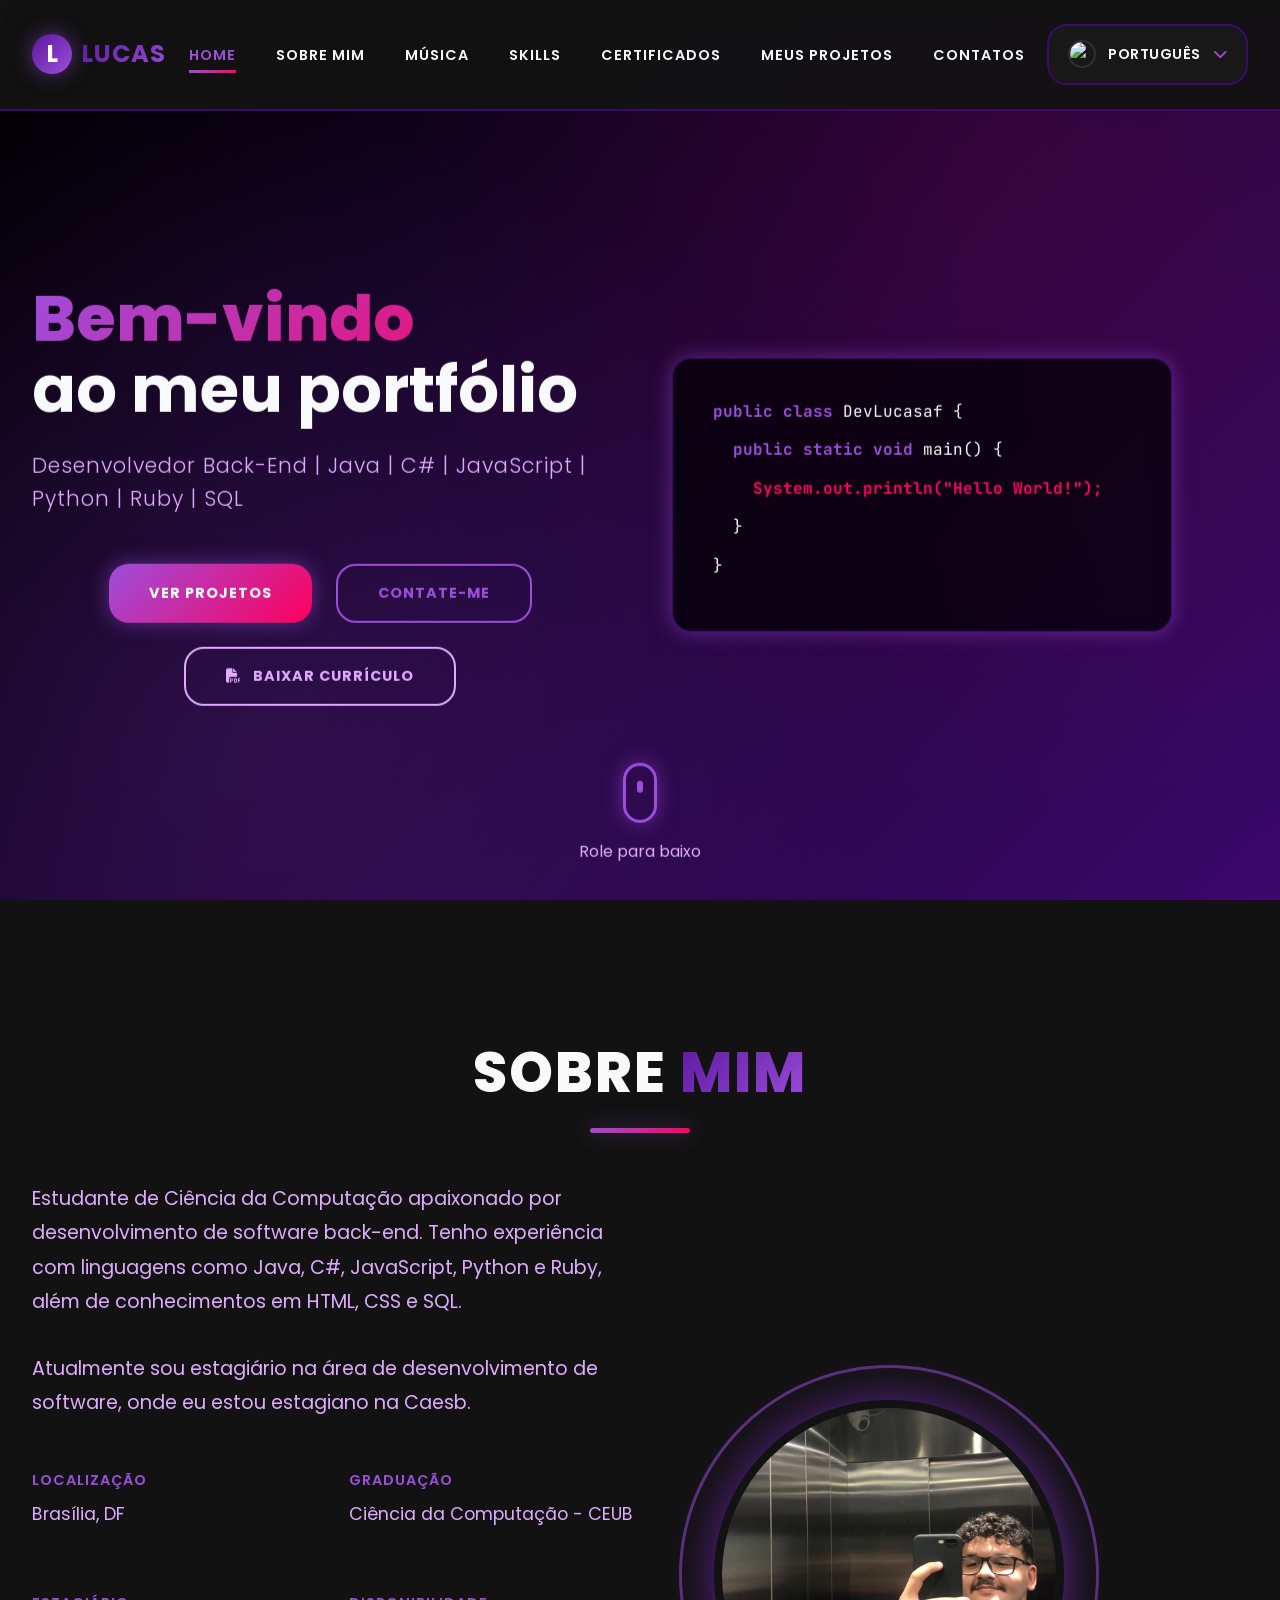
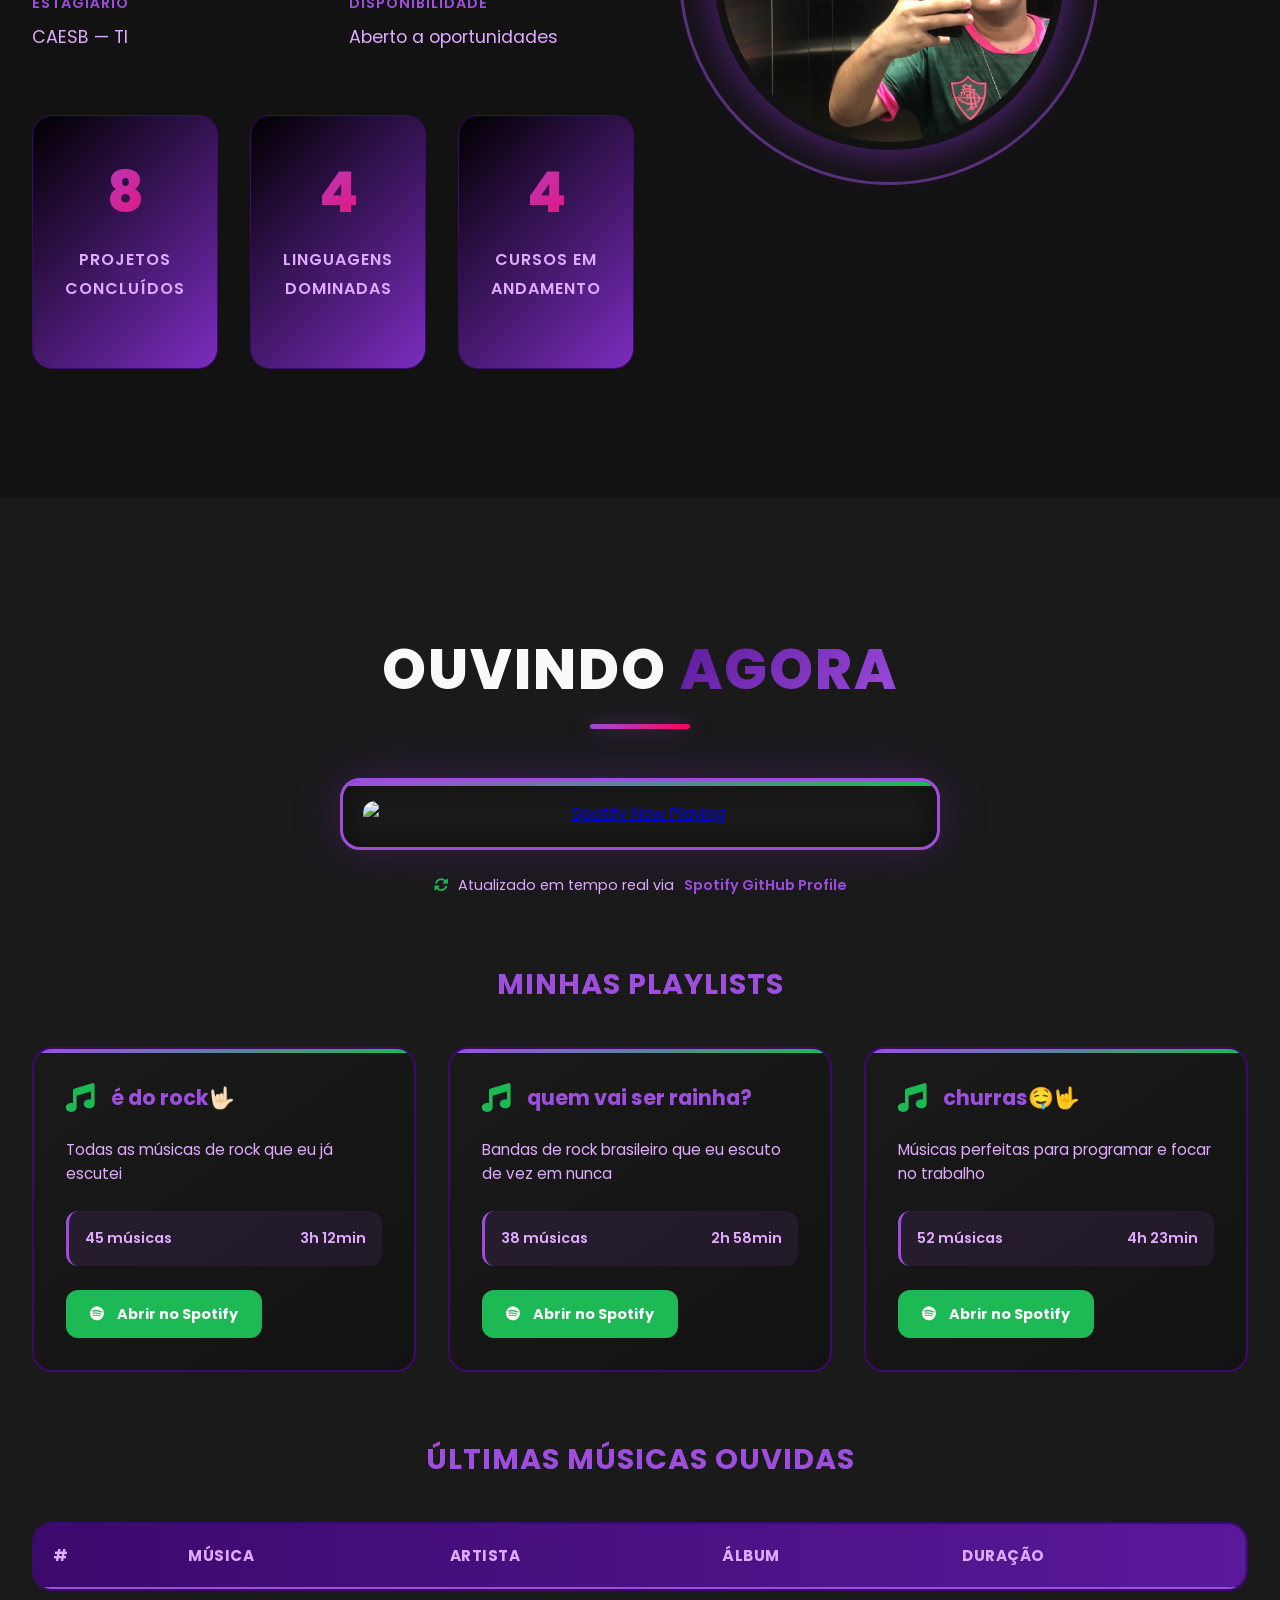
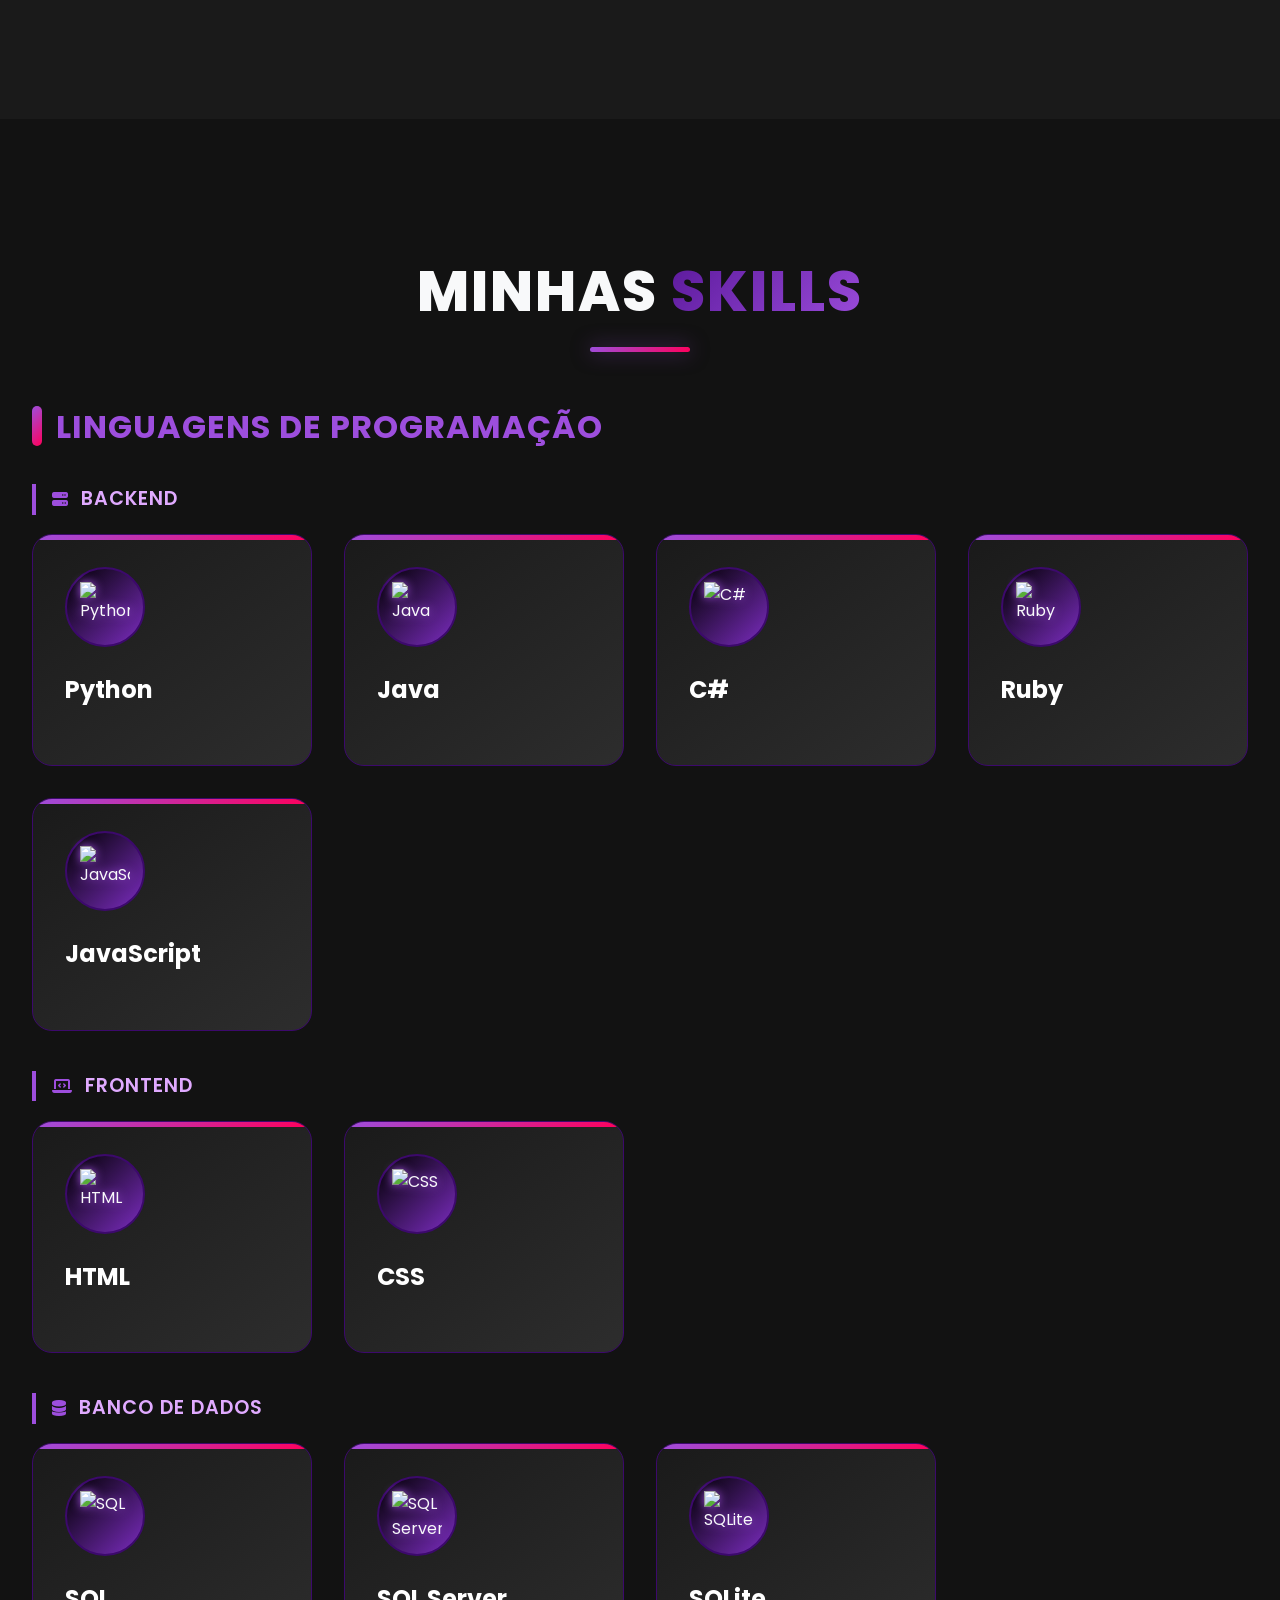
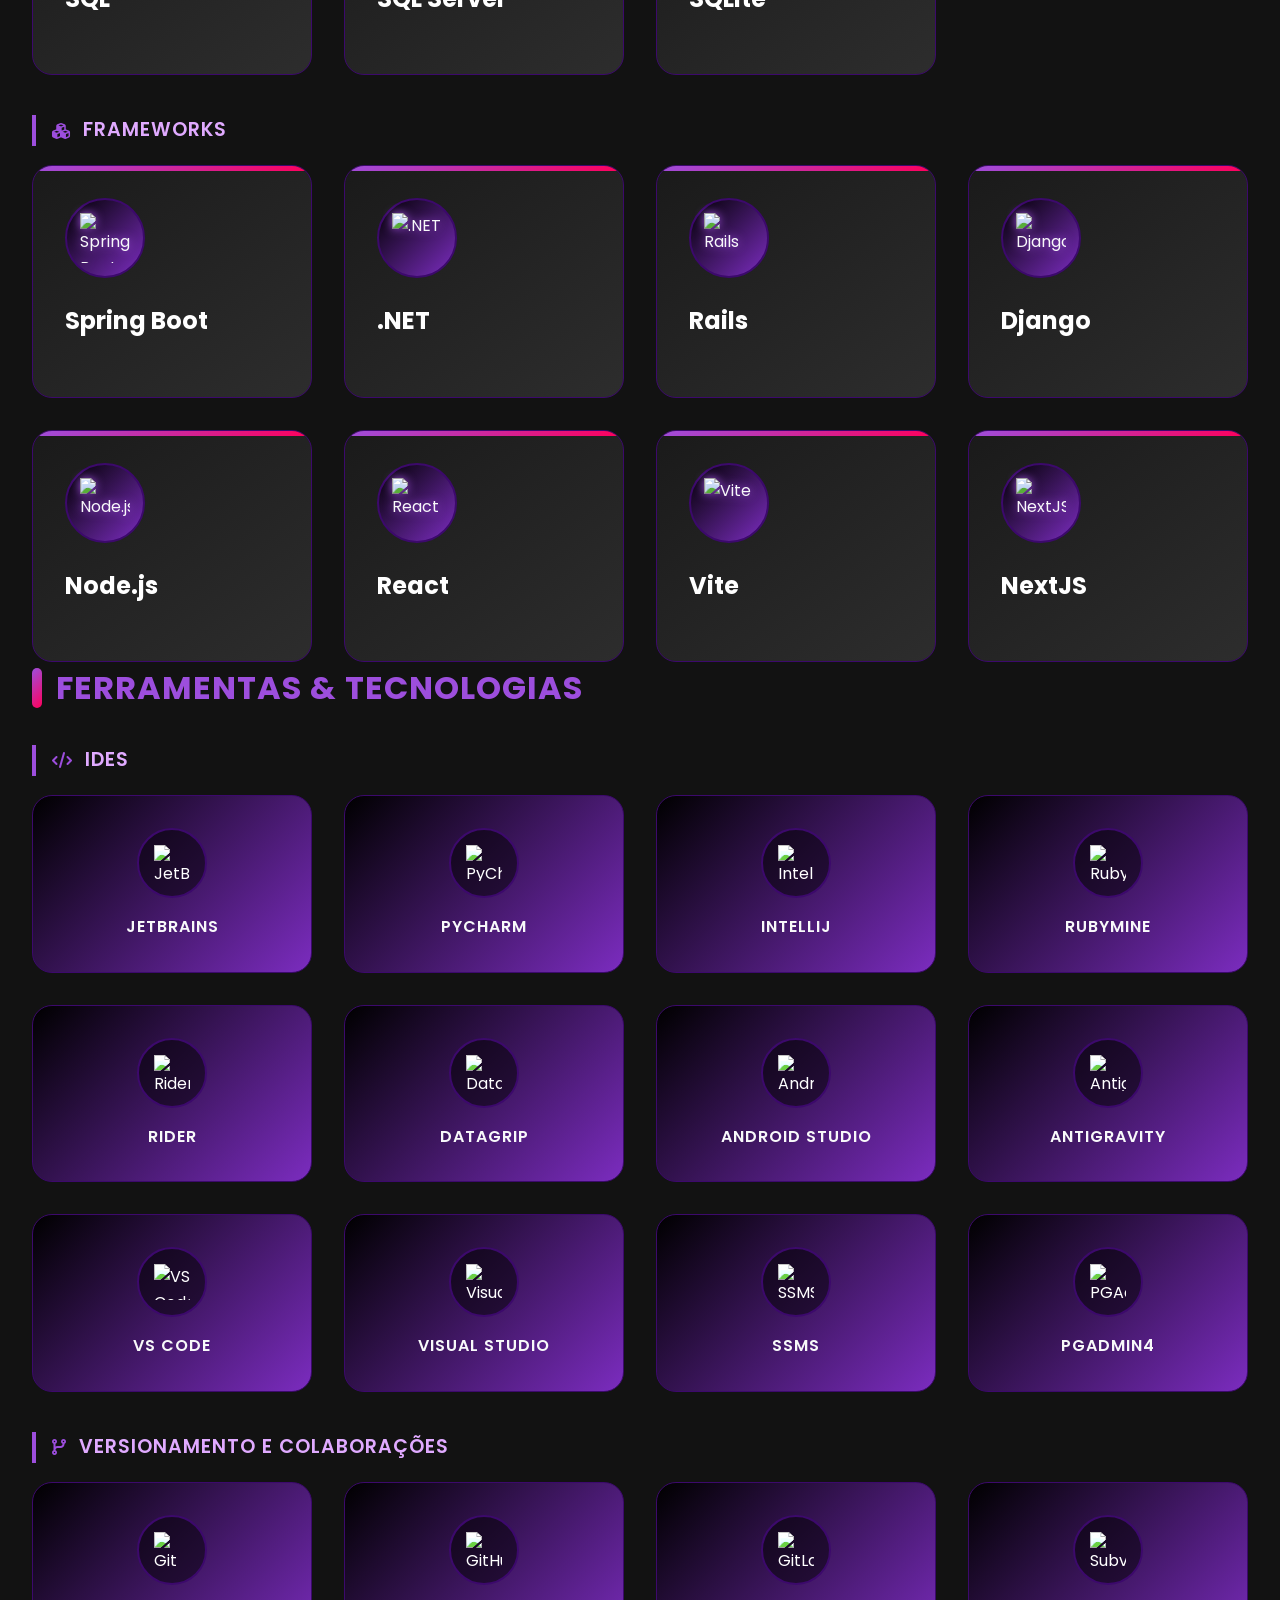
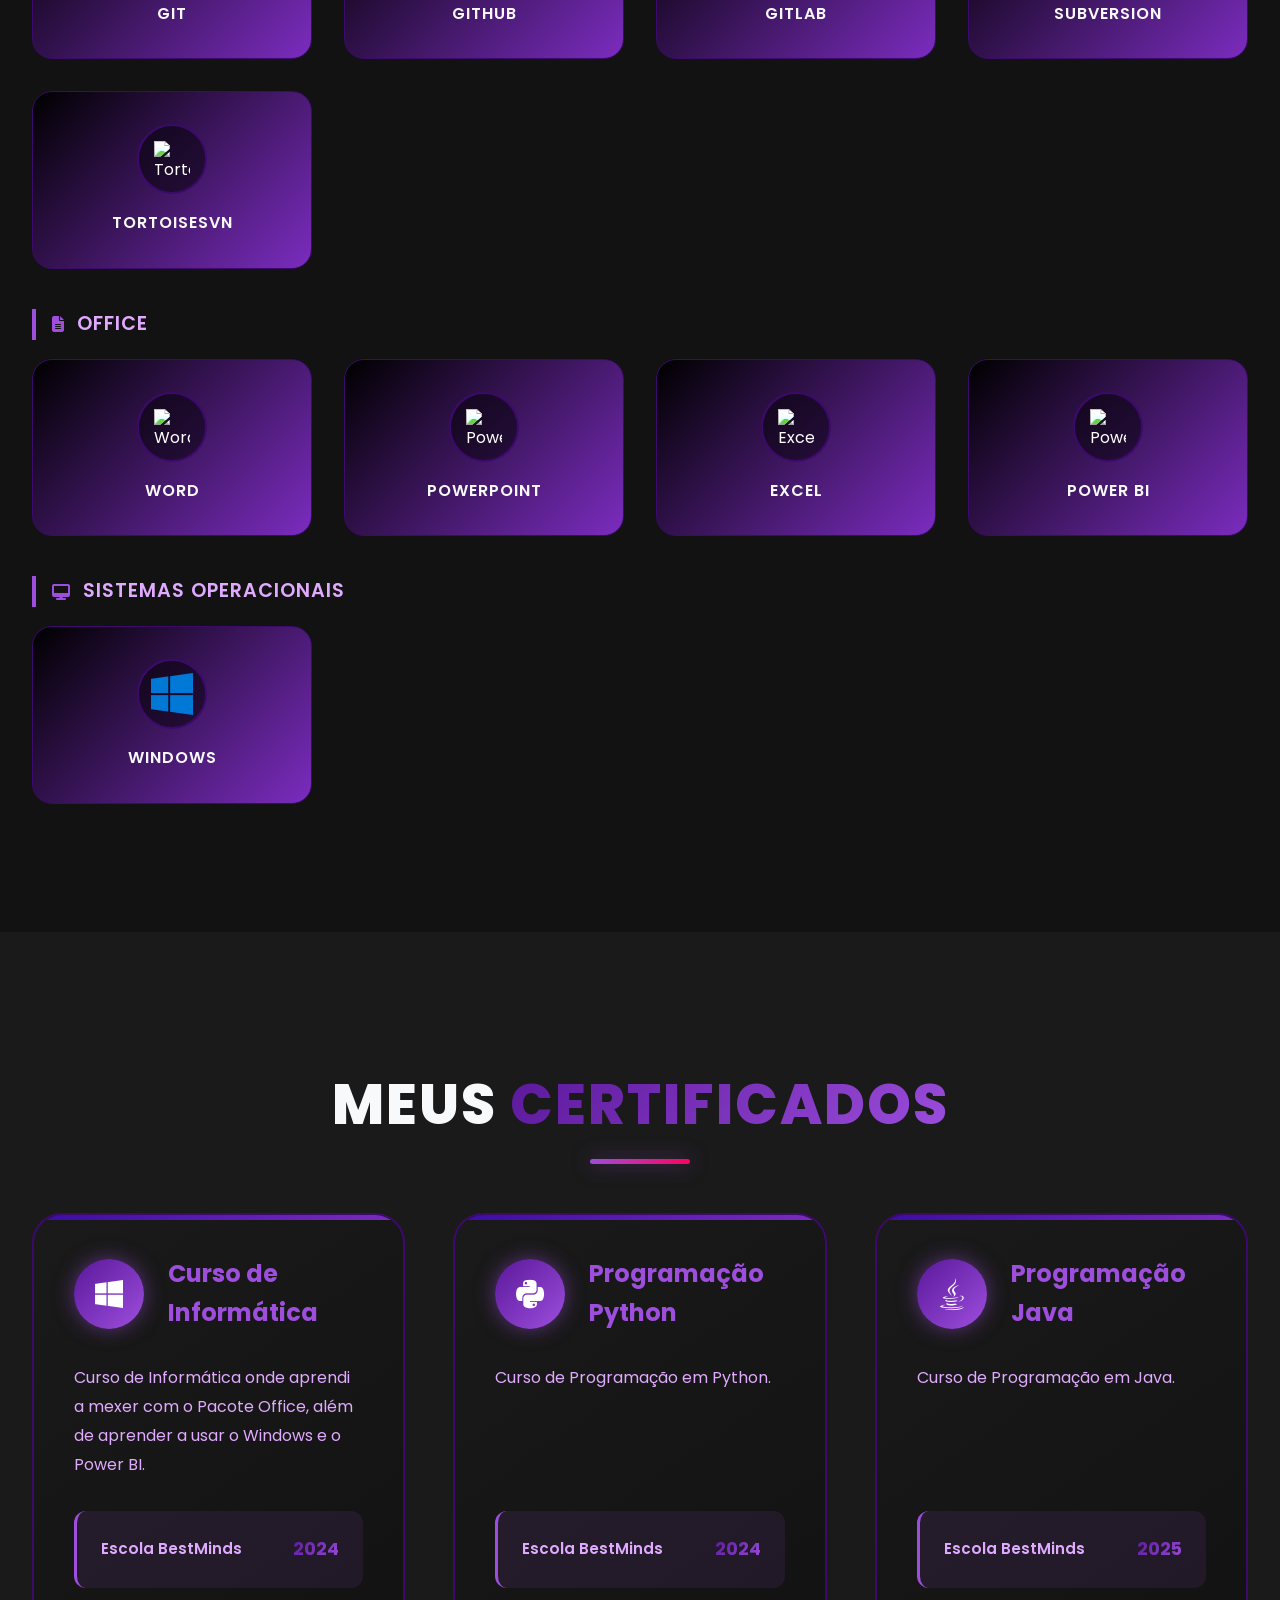
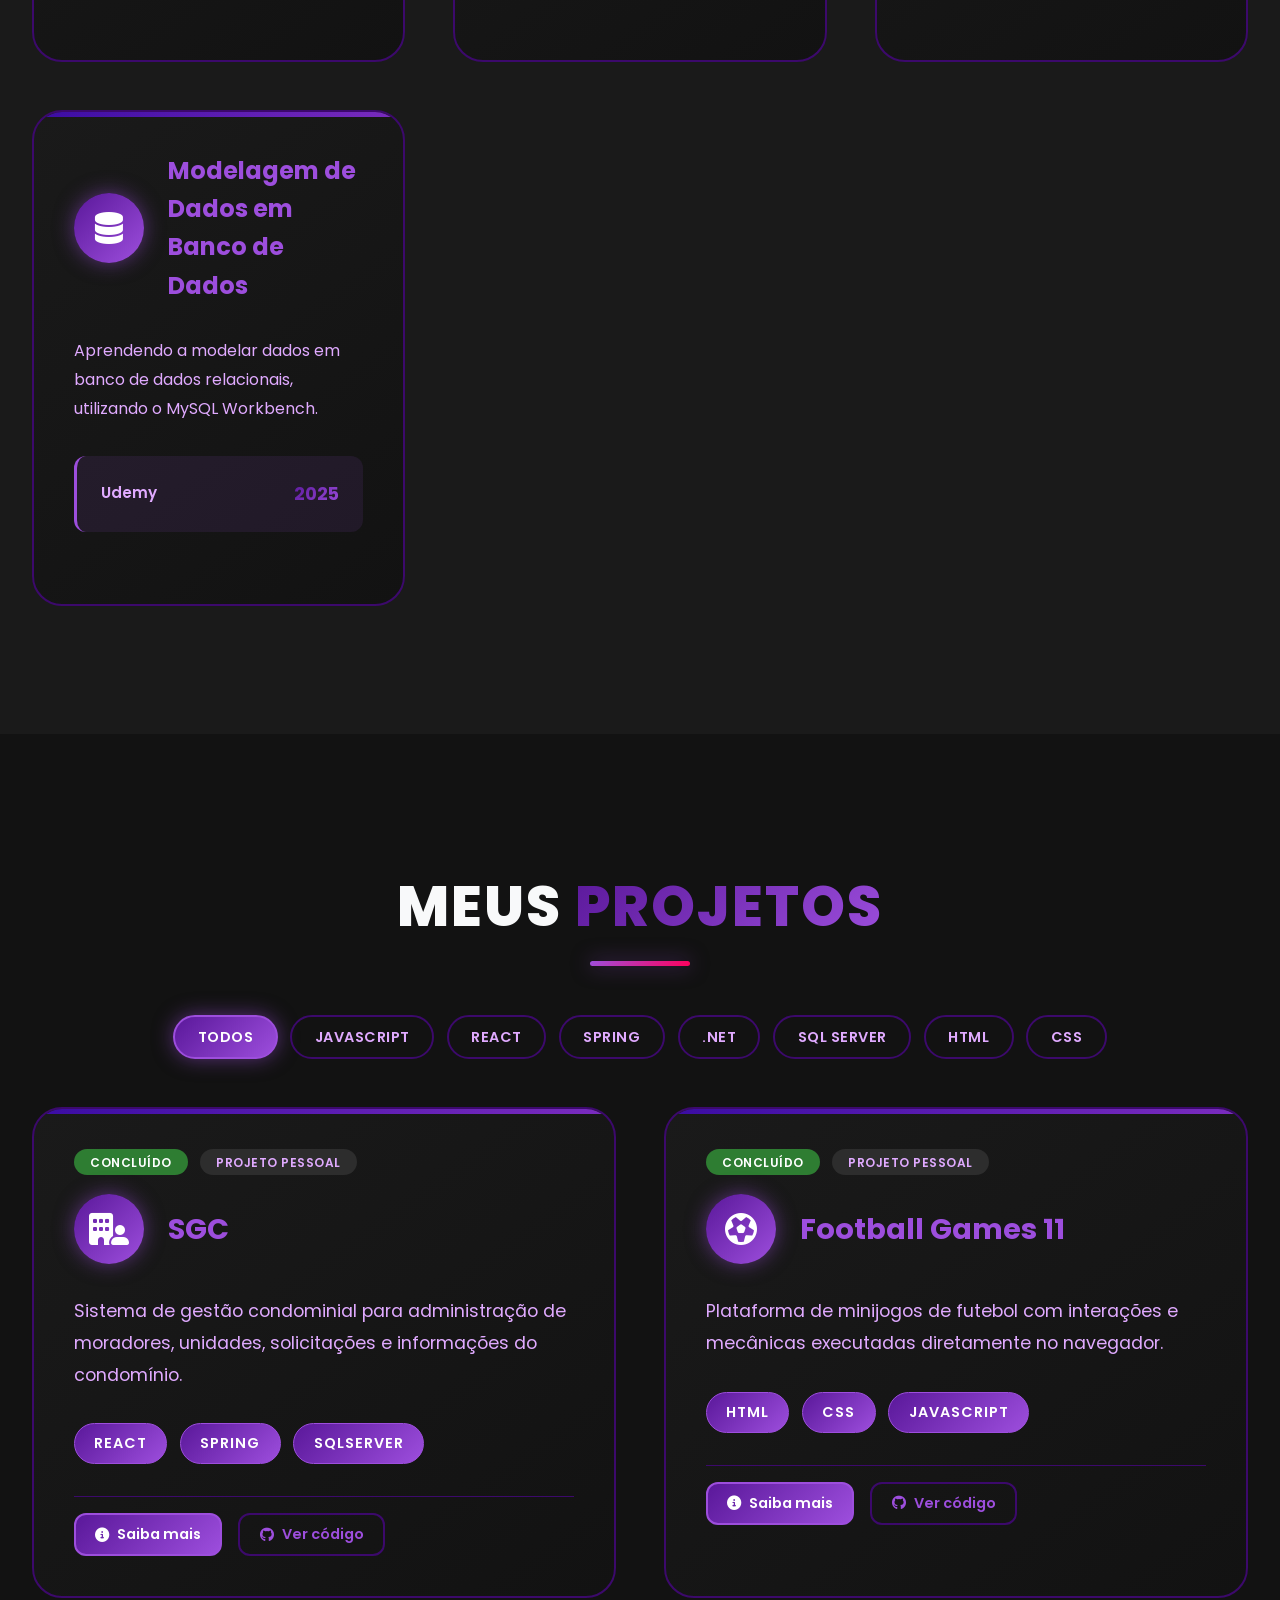
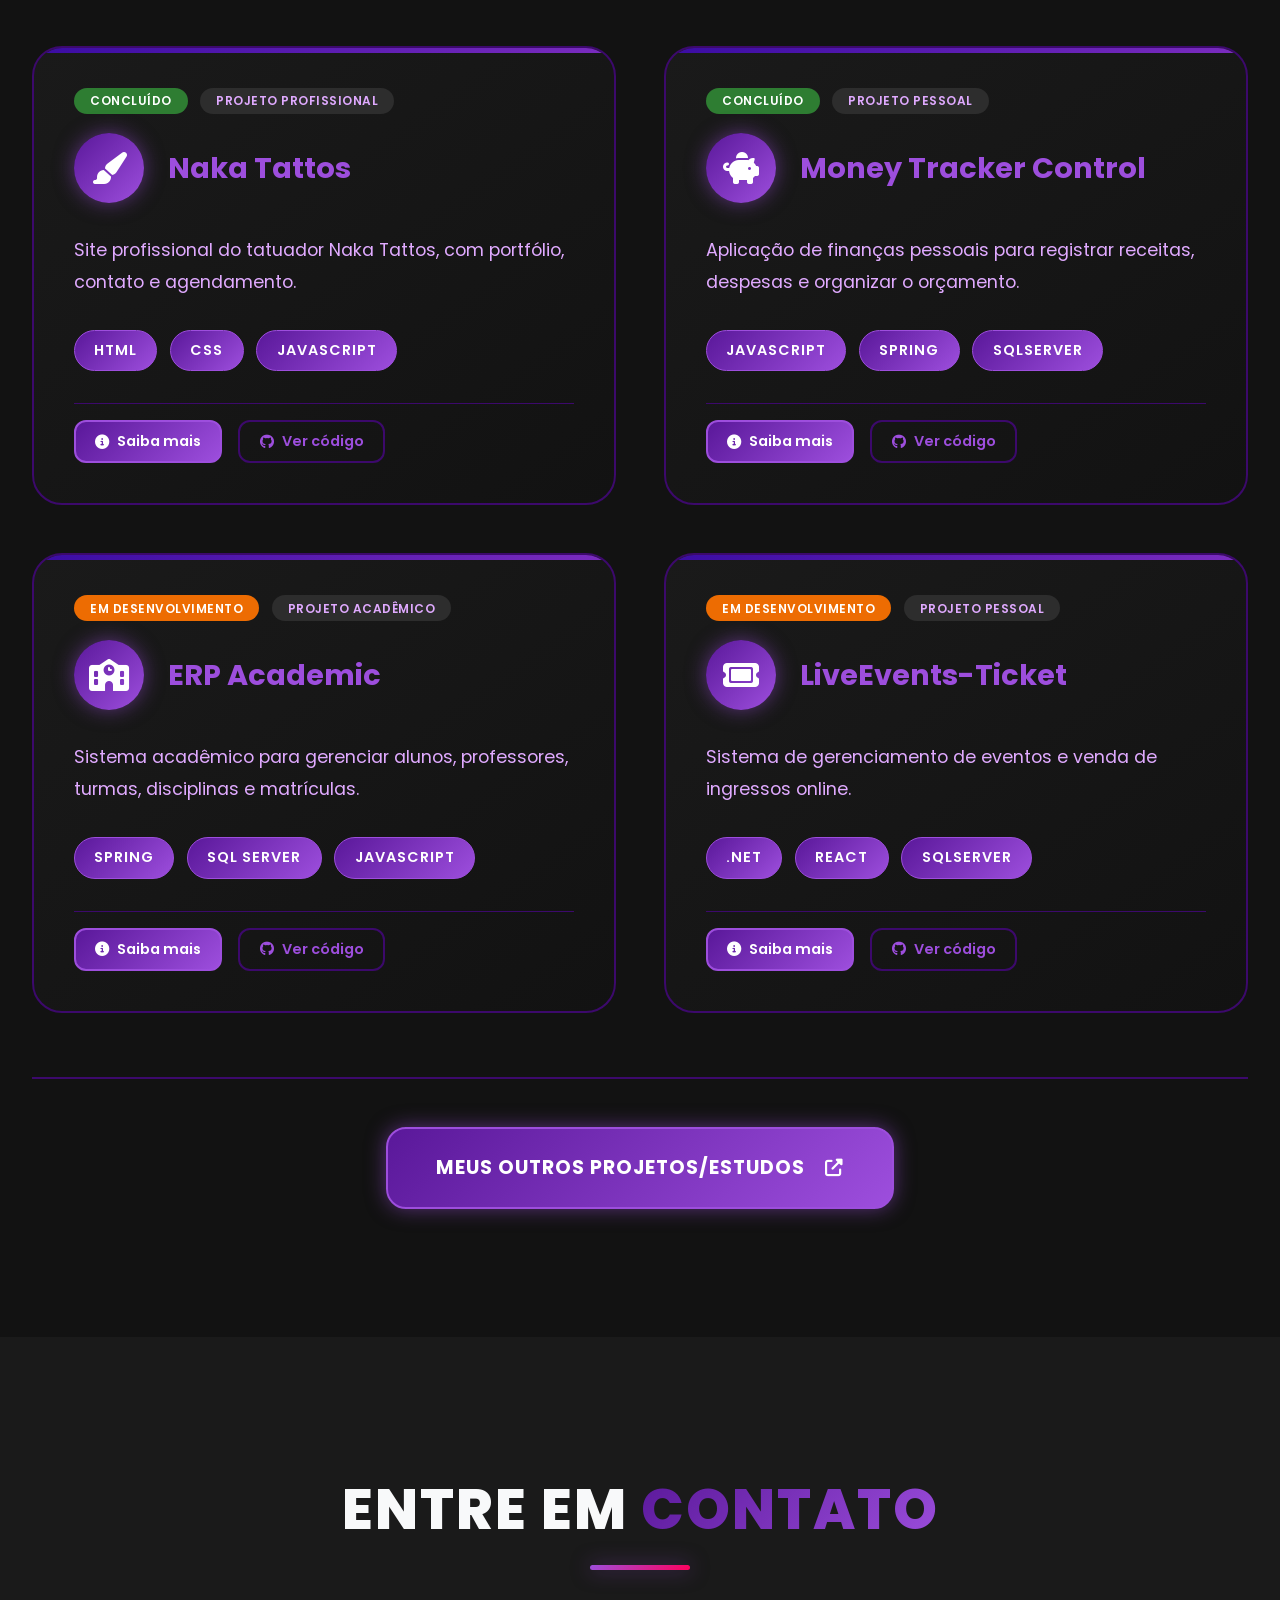
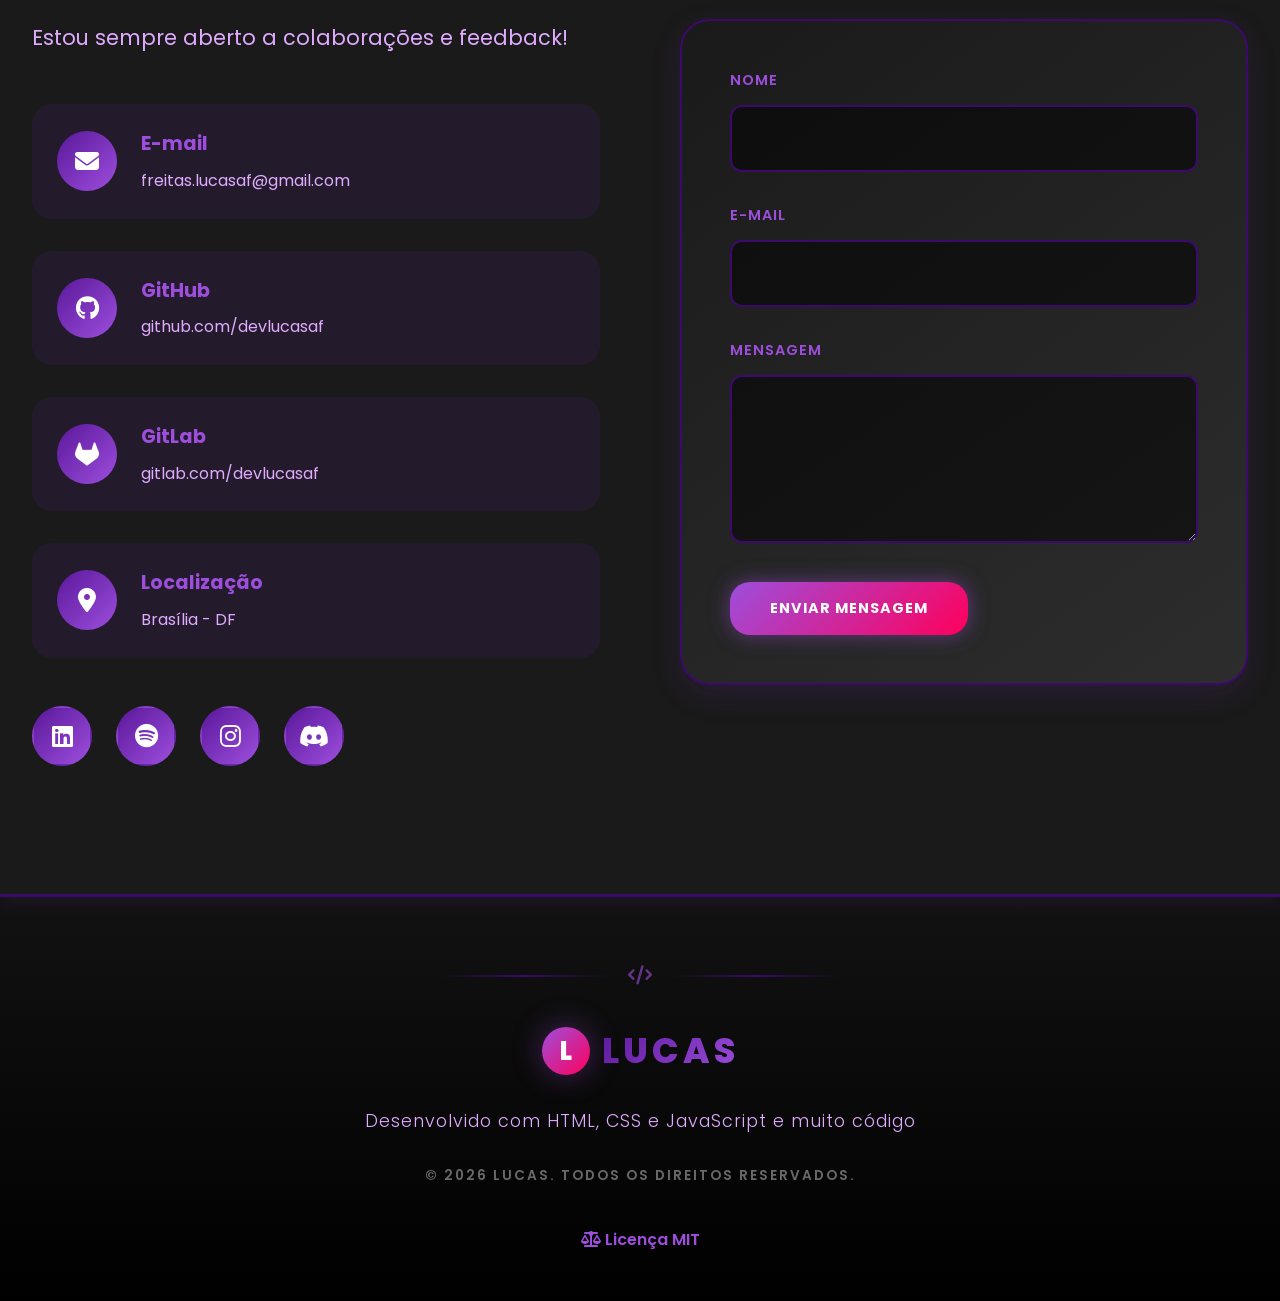
==== commit 569b693e: "adiciona a página de licença" ====
--- a/index.html
+++ b/index.html
@@ -107,7 +107,8 @@
                             <a href="#projects-section" class="btn btn-primary" data-key="view-projects">Ver Projetos</a>
                             <a href="#contact-section" class="btn btn-secondary" data-key="contact-me">Contate-me</a>
                             <a href="assets/documents/curriculo-lucas-freitas.pdf" download class="btn btn-tertiary" data-key="download-resume">
-                                <i class="fas fa-file-pdf"></i> <span data-key="download-resume">Baixar currículo</span>
+                                <i class="fas fa-file-pdf"></i>
+                                <span data-key="download-resume">Baixar currículo</span>
                             </a>
                         </div>
                     </div>
@@ -1232,6 +1233,11 @@
                     <p class="copyright" data-key="copyright">
                         &copy; 2026 LUCAS. TODOS OS DIREITOS RESERVADOS.
                     </p>
+                    <p style="margin-top: 1rem;">
+                        <a href="pages/licenca.html" style="color: var(--roxo-neon); text-decoration: none; font-weight: 600; transition: color 0.3s ease;" onmouseover="this.style.color='#C77DFF'" onmouseout="this.style.color='var(--roxo-neon)'">
+                            <i class="fas fa-balance-scale"></i> Licença MIT
+                        </a>
+                    </p>
                 </div>
             </div>
         </footer>
@@ -1298,4 +1304,4 @@
         <script src="js/script.js"></script>
         <script src="js/spotify-loader.js"></script>
     </body>
-</html>+</html>
--- a/css/style.css
+++ b/css/style.css
@@ -3436,3 +3436,65 @@
         display: none; 
     }
 }
+
+/* --- PÁGINA DE LICENÇA --- */
+.license-page {
+    min-height: 100vh;
+    display: flex;
+    align-items: center;
+    justify-content: center;
+    padding: 6rem 2rem;
+}
+
+.license-card {
+    max-width: 900px;
+    width: 100%;
+    background: rgba(18, 18, 18, 0.85);
+    backdrop-filter: blur(12px);
+    border-radius: var(--border-radius-xl);
+    padding: 3rem;
+    border: 2px solid var(--roxo-escuro);
+    box-shadow: var(--shadow-neon);
+}
+
+.license-header {
+    display: flex;
+    align-items: center;
+    gap: 1.5rem;
+    margin-bottom: 2rem;
+}
+
+.license-header .license-icon {
+    font-size: 3rem;
+    color: var(--roxo-neon);
+}
+
+.license-header .section-title {
+    margin-bottom: 0;
+    font-size: 2.5rem;
+    text-align: left;
+}
+
+.license-body {
+    background: var(--preto-fumaca);
+    border-radius: var(--border-radius-lg);
+    padding: 2rem;
+    border-left: 5px solid var(--roxo-neon);
+    font-family: 'JetBrains Mono', monospace;
+    font-size: 0.95rem;
+    line-height: 1.8;
+    color: var(--text-light);
+    white-space: pre-wrap;
+    word-break: break-word;
+}
+
+.license-footer-actions {
+    margin-top: 2.5rem;
+    text-align: center;
+}
+
+/* Footer específico da licença */
+.license-footer {
+    margin-top: 0;
+    border-top: none;
+}
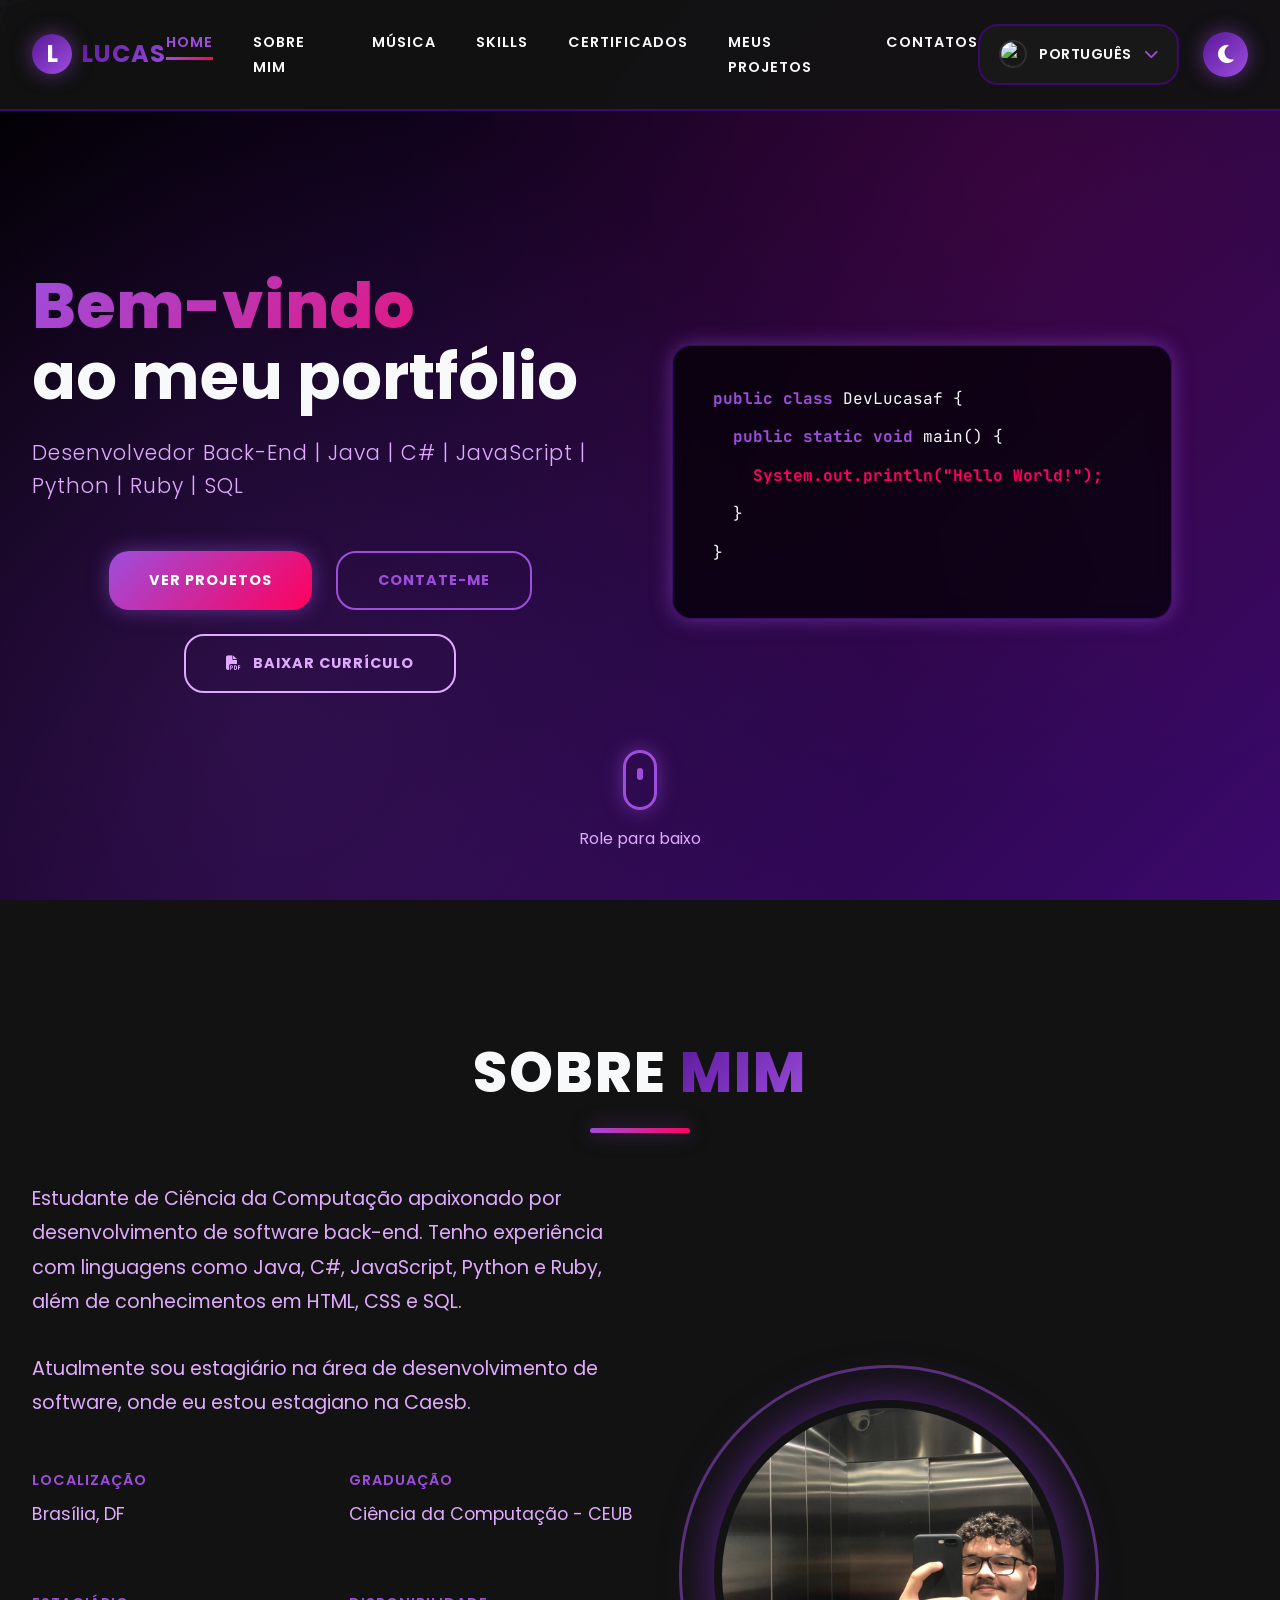
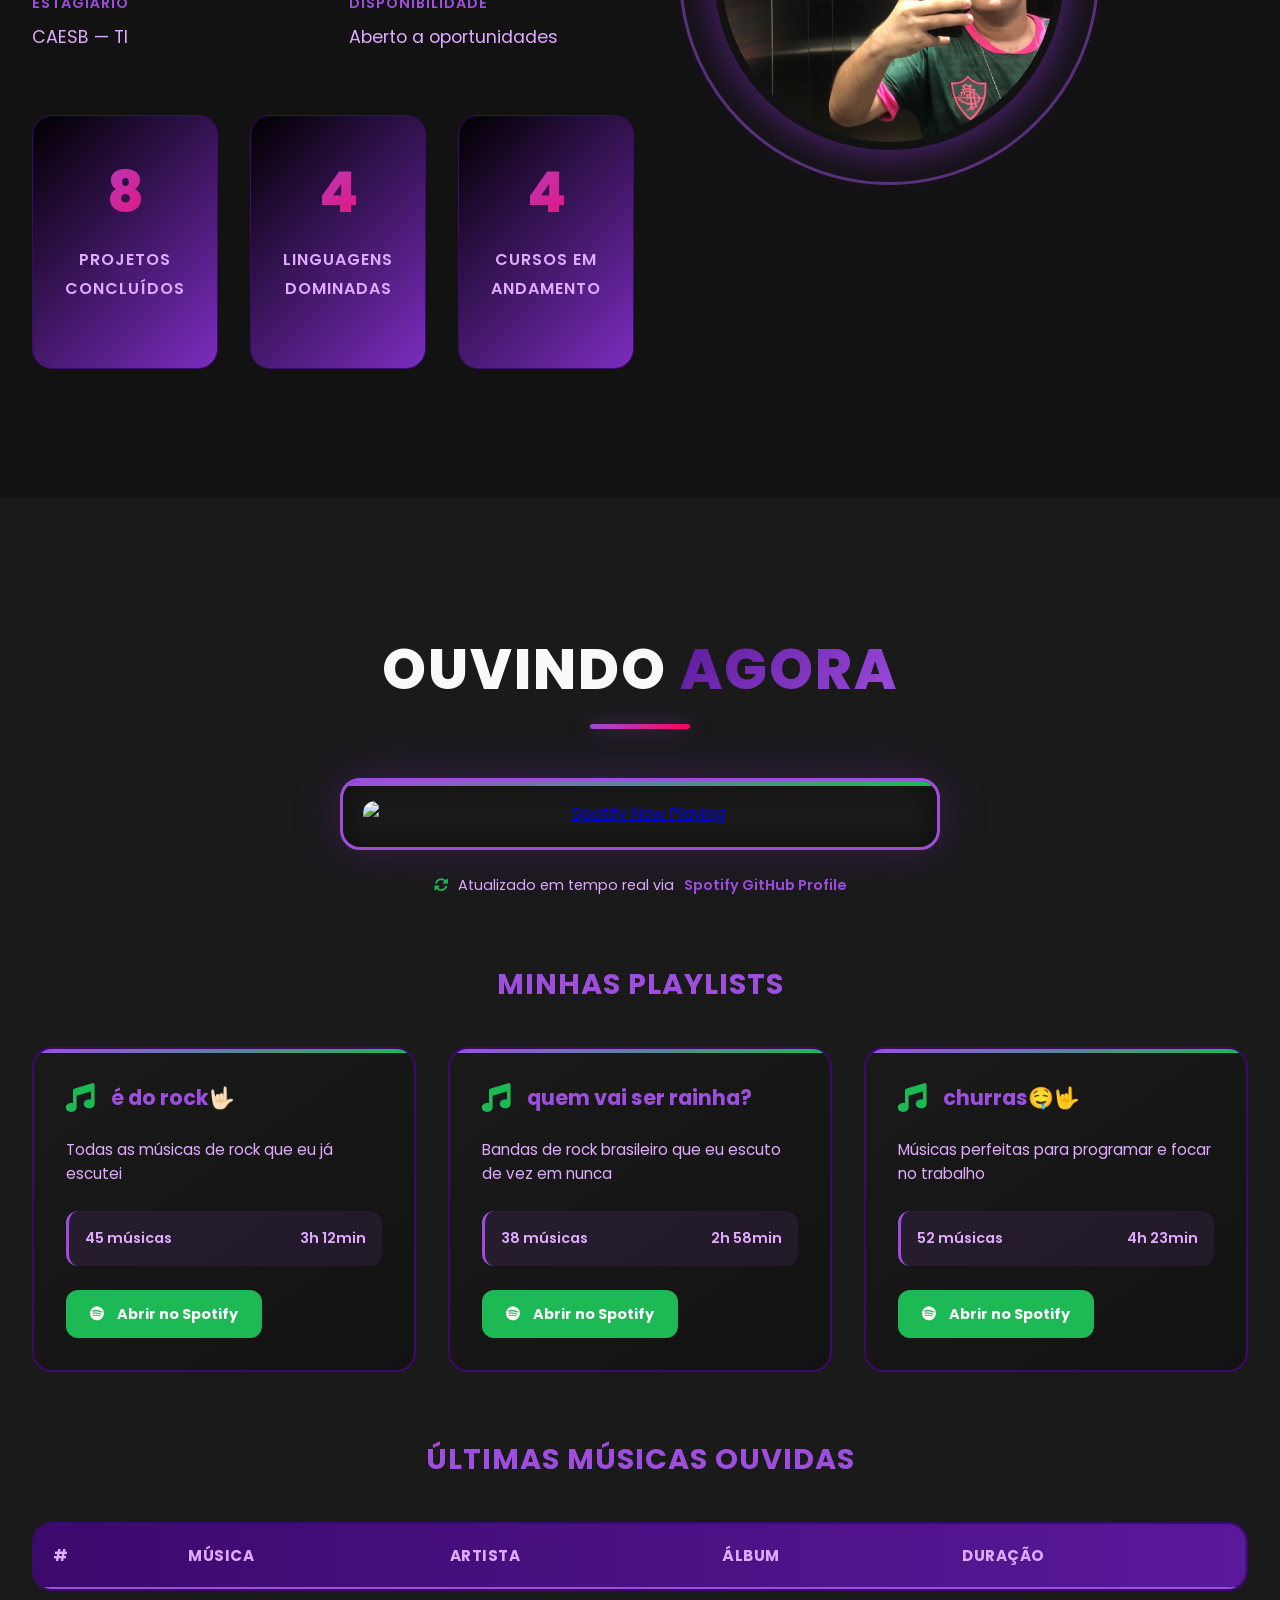
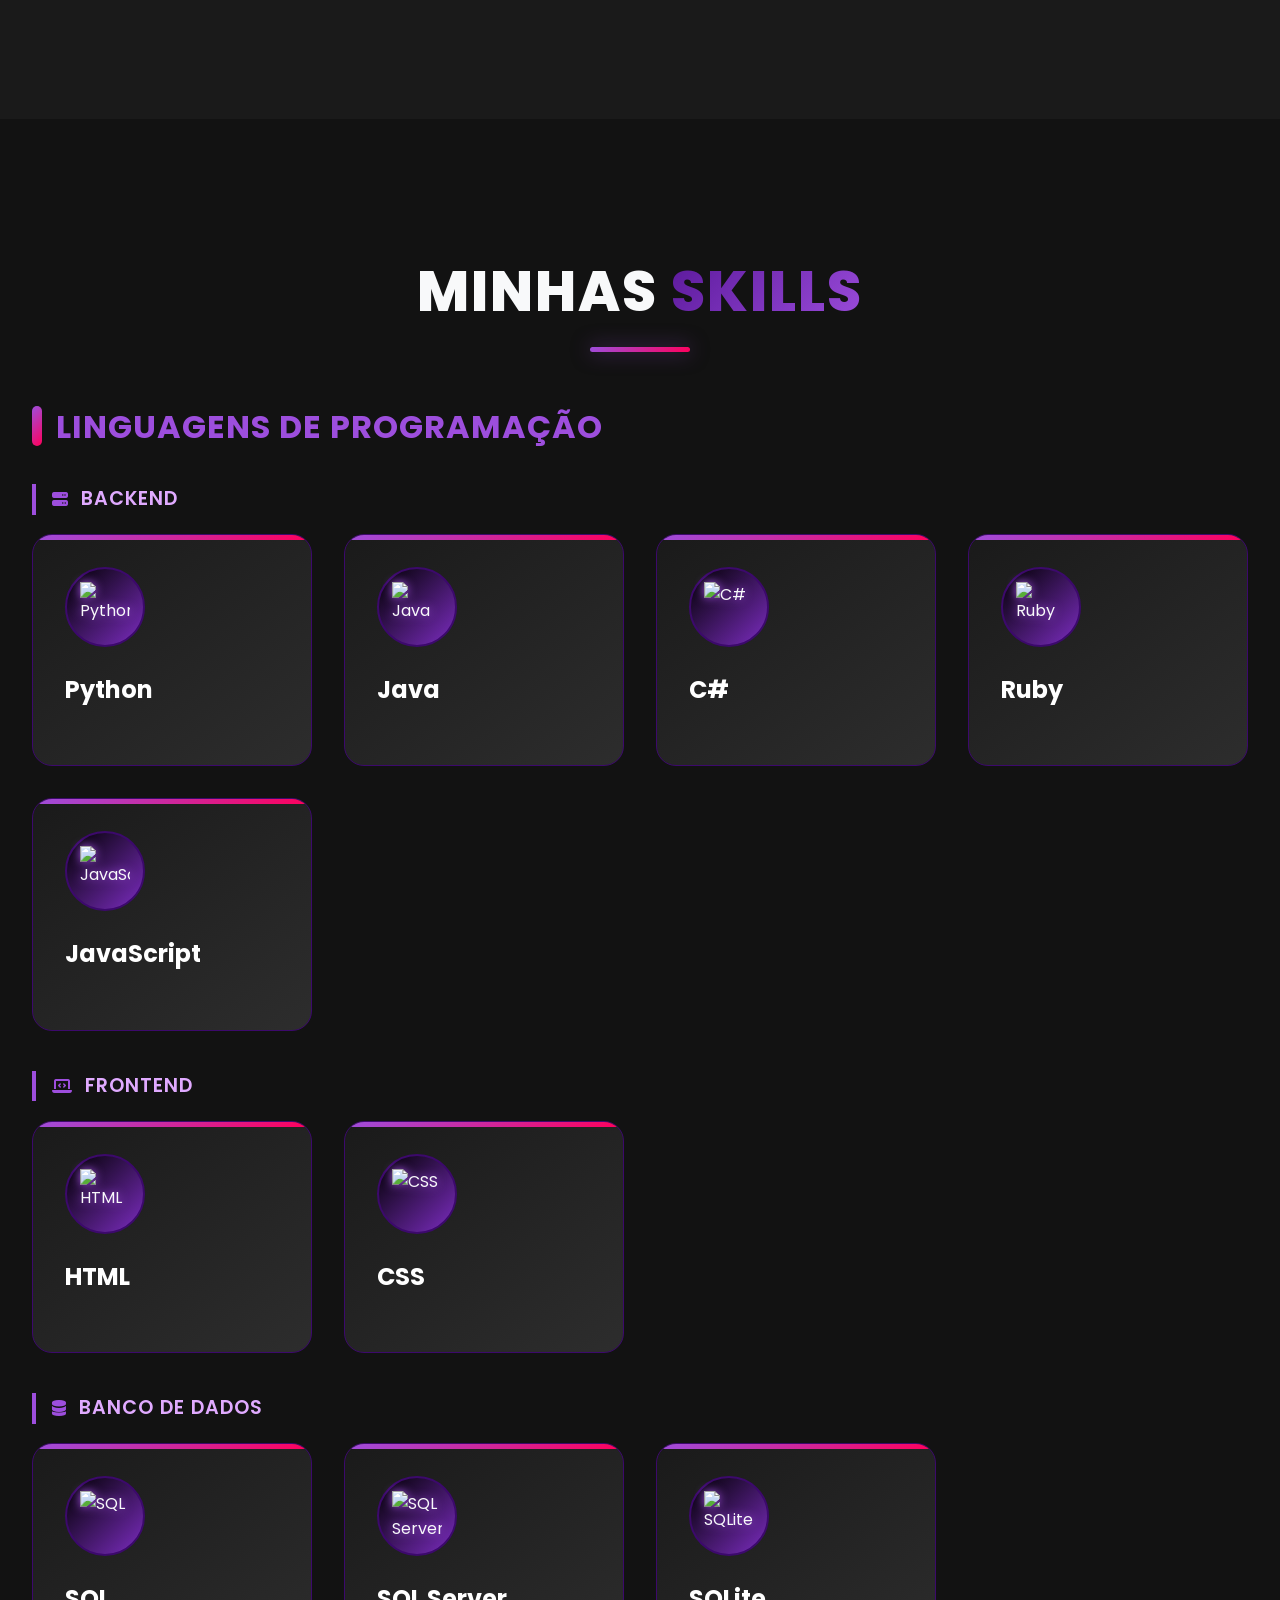
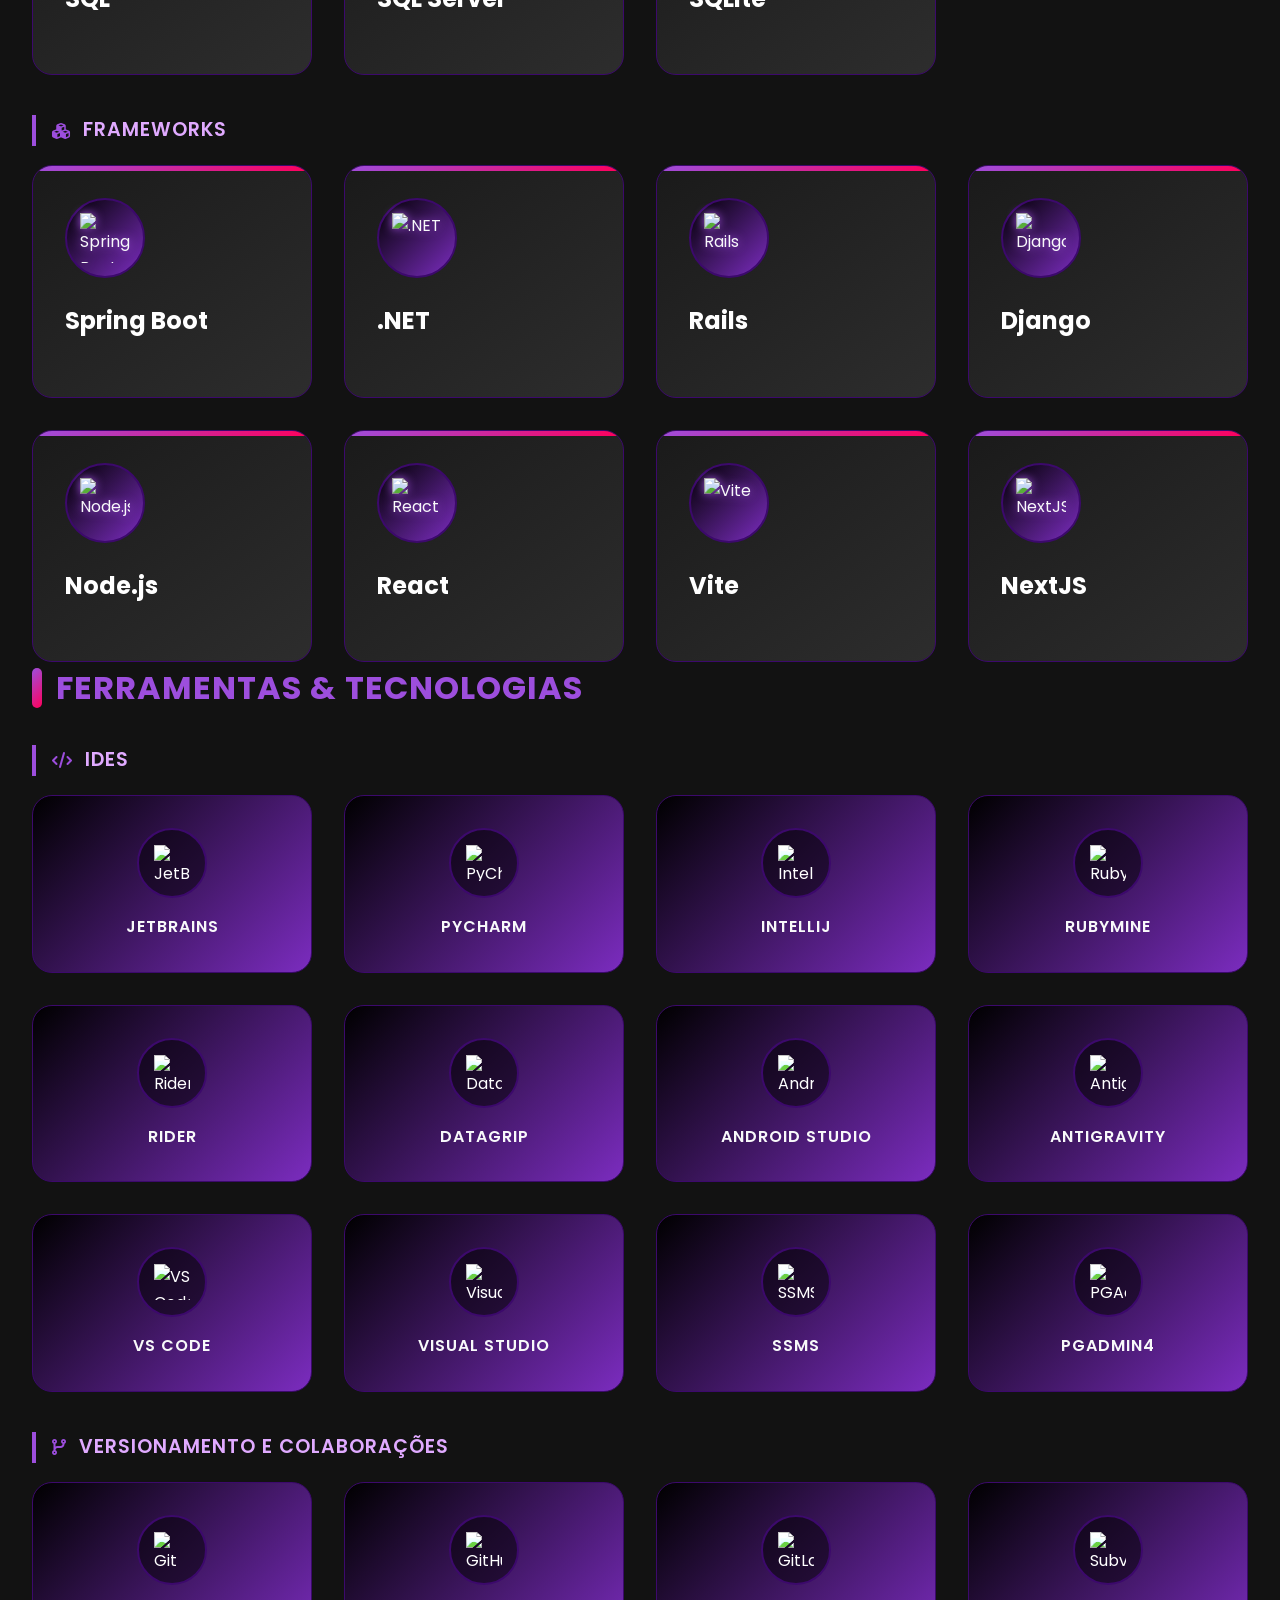
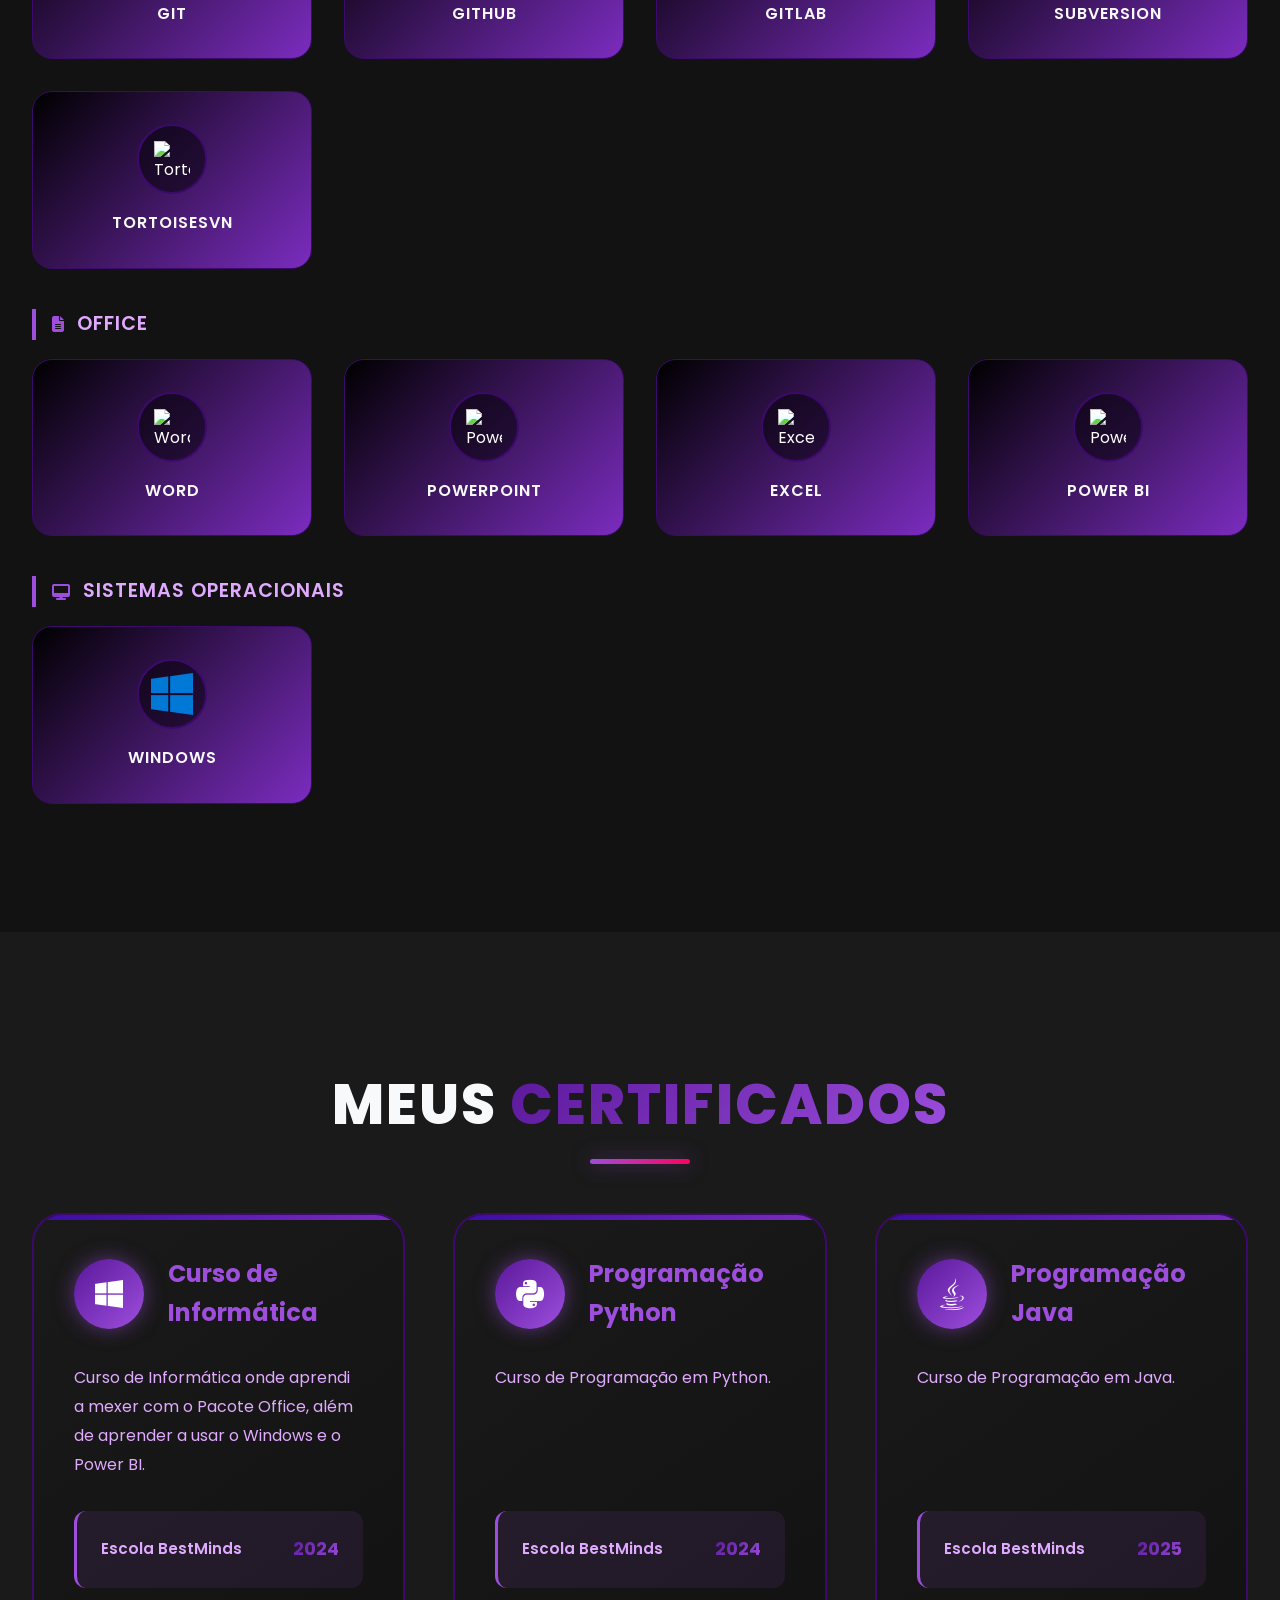
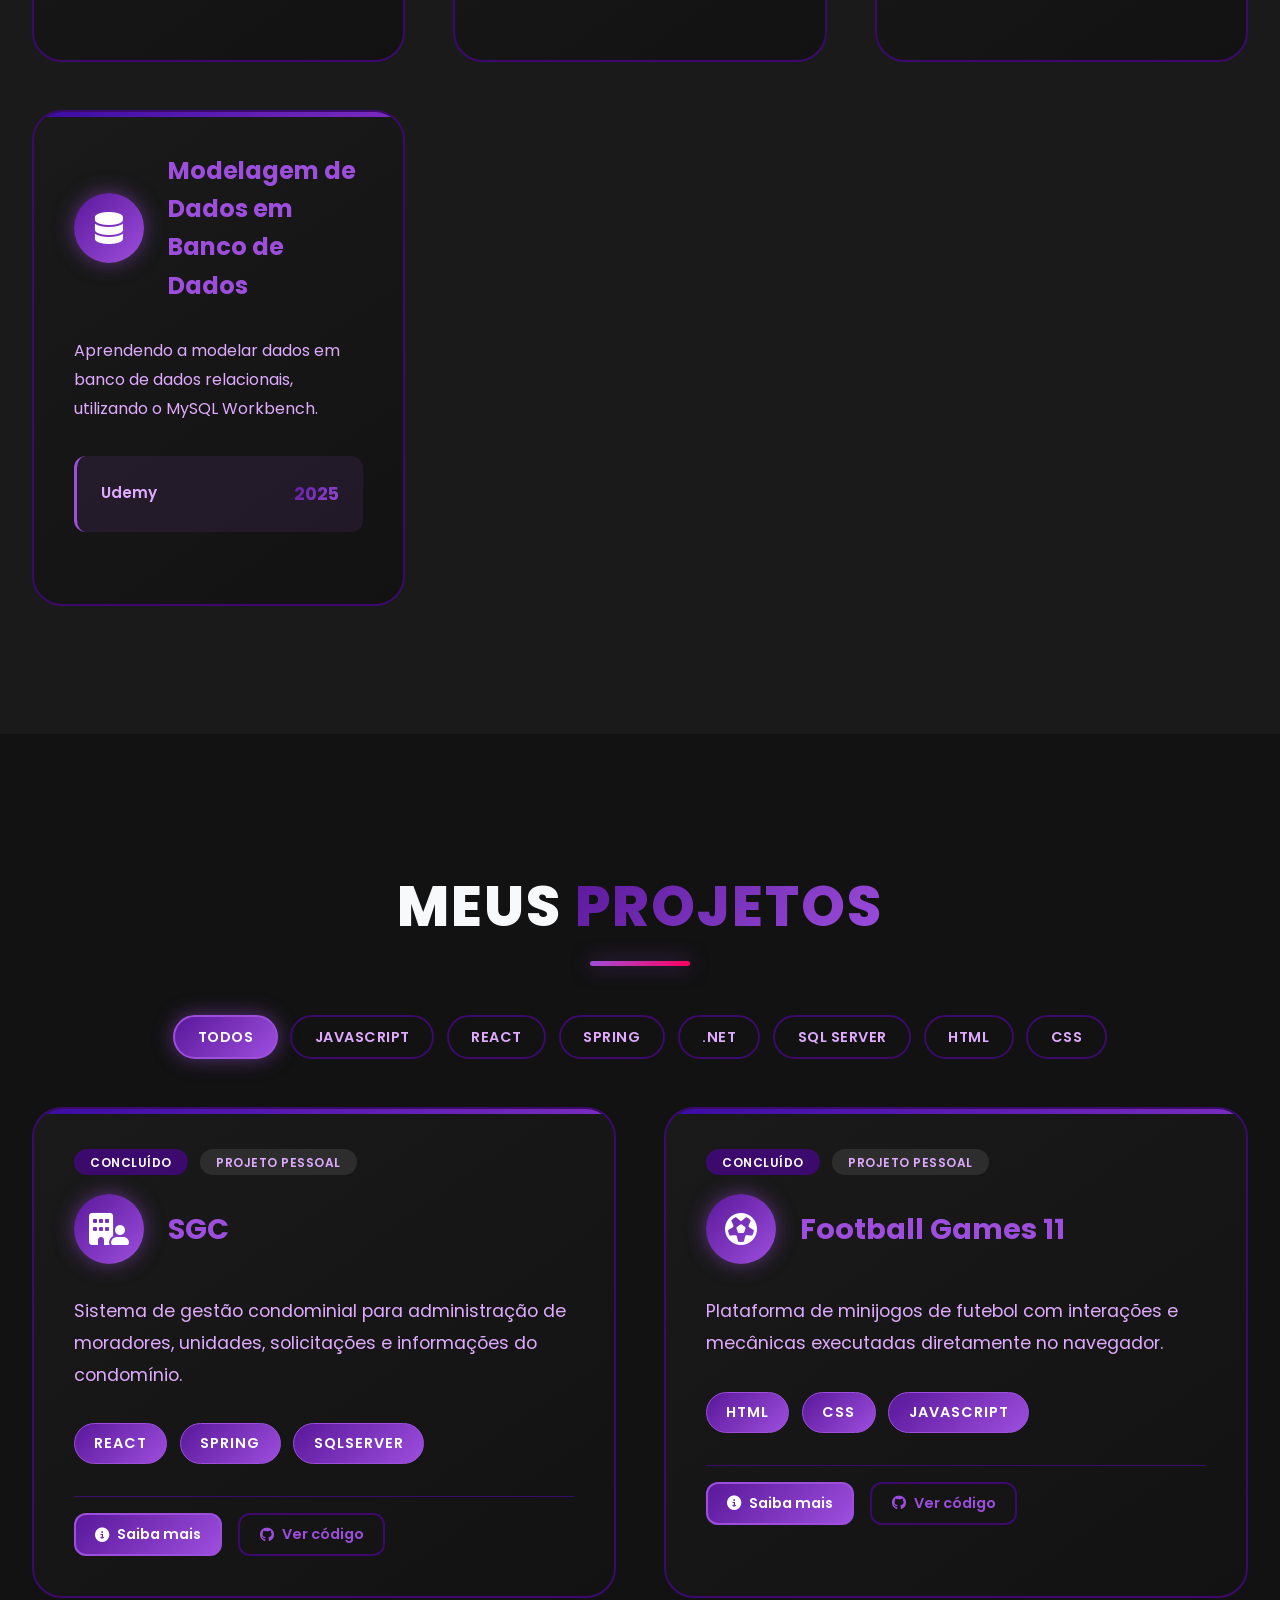
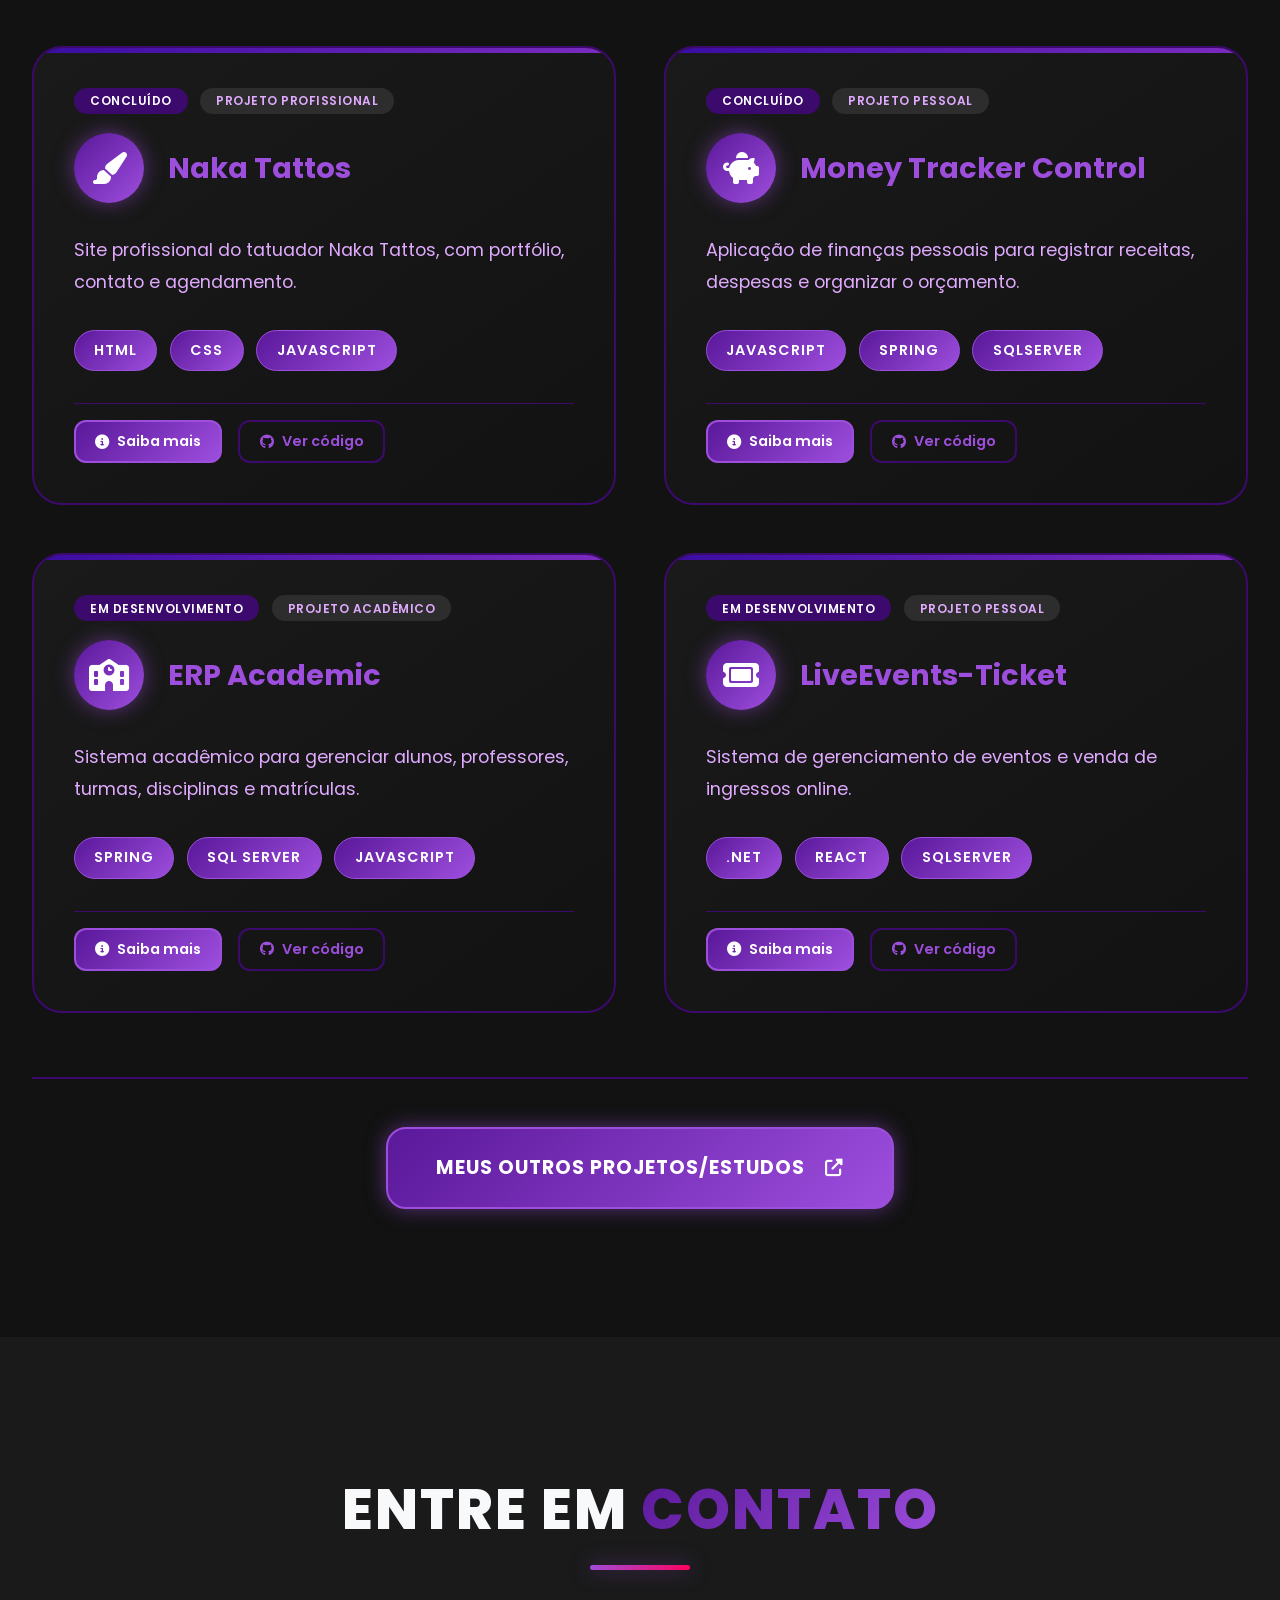
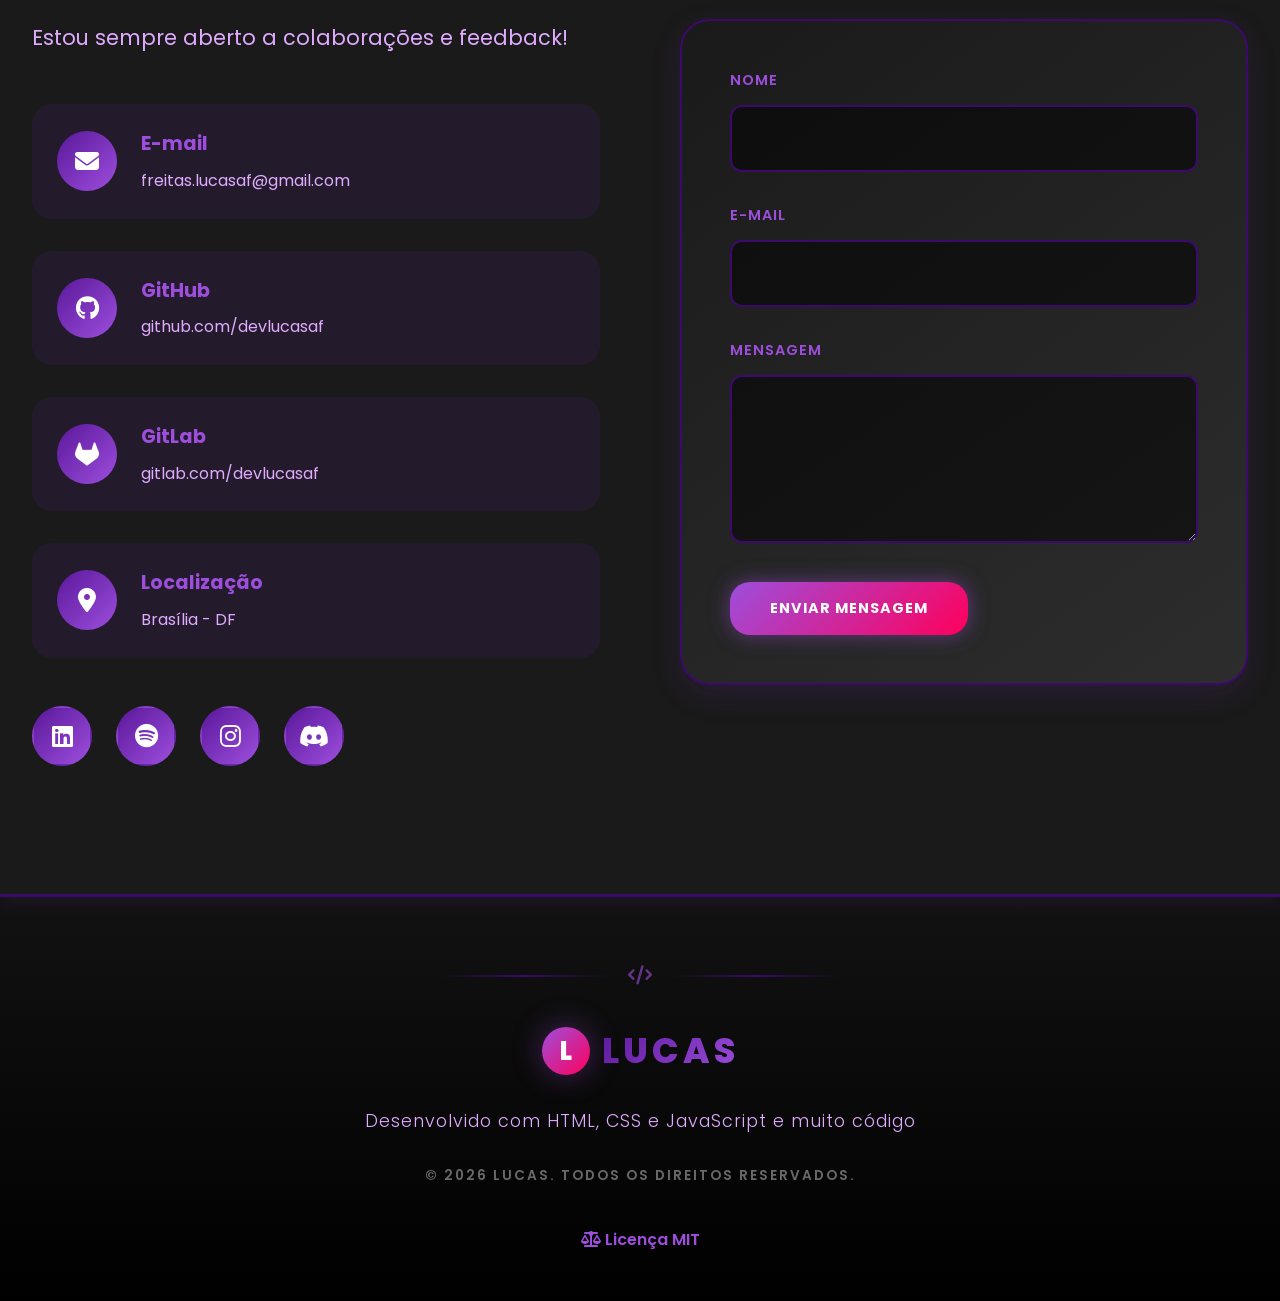
==== commit 612632a8: "adiciona o modo claro e separa os CSS" ====
--- a/index.html
+++ b/index.html
@@ -1,15 +1,18 @@
 <!DOCTYPE html>
 <html lang="pt-BR">
     <head>
-        <meta charset="UTF-8">
-        <meta name="viewport" content="width=device-width, initial-scale=1.0">
-        <link rel="stylesheet" href="css/style.css">
-        <link rel="stylesheet" href="https://cdnjs.cloudflare.com/ajax/libs/font-awesome/6.4.0/css/all.min.css">
+        <meta charset="UTF-8" />
+        <meta name="viewport" content="width=device-width, initial-scale=1.0" />
+        <link rel="stylesheet" href="css/global.css" />
+        <link rel="stylesheet" href="css/layout.css" />
+        <link rel="stylesheet" href="css/components.css" />
+        <link rel="stylesheet" href="css/responsive.css" />
+        <link rel="stylesheet" href="https://cdnjs.cloudflare.com/ajax/libs/font-awesome/6.4.0/css/all.min.css" />
         <title>Portfólio - Lucas</title>
-        <link rel="preconnect" href="https://fonts.googleapis.com">
-        <link rel="preconnect" href="https://fonts.gstatic.com" crossorigin>
-        <link href="https://fonts.googleapis.com/css2?family=JetBrains+Mono:wght@300;400;500&display=swap" rel="stylesheet">
-        <link href="https://fonts.googleapis.com/css2?family=Poppins:wght@300;400;500;600;700&family=Roboto+Mono:wght@300;400;500&display=swap" rel="stylesheet">
+        <link rel="preconnect" href="https://fonts.googleapis.com" />
+        <link rel="preconnect" href="https://fonts.gstatic.com" crossorigin />
+        <link href="https://fonts.googleapis.com/css2?family=JetBrains+Mono:wght@300;400;500&display=swap" rel="stylesheet" />
+        <link href="https://fonts.googleapis.com/css2?family=Poppins:wght@300;400;500;600;700&family=Roboto+Mono:wght@300;400;500&display=swap" rel="stylesheet" />
     </head>
 
     <body>
@@ -29,14 +32,14 @@
                 <div class="particle" data-speed="0.7"></div>
             </div>
         </div>
-        
+
         <header>
             <nav class="navbar">
                 <div class="nav-brand">
                     <span class="logo">L</span>
                     <span class="logo-text">Lucas</span>
                 </div>
-                
+
                 <ul class="nav-menu">
                     <li><a href="#home-section" class="nav-link nav-home" data-key="nav-home">Home</a></li>
                     <li><a href="#about-section" class="nav-link nav-sobre" data-key="nav-sobre">Sobre Mim</a></li>
@@ -46,35 +49,23 @@
                     <li><a href="#projects-section" class="nav-link nav-projetos" data-key="nav-projetos">Meus Projetos</a></li>
                     <li><a href="#contact-section" class="nav-link nav-contatos" data-key="nav-contatos">Contatos</a></li>
                 </ul>
-                
+
                 <div class="nav-controls">
                     <div class="language-selector-wrapper">
                         <div class="language-selector-custom">
                             <div class="current-language">
-                                <img 
-                                    src="./assets/flags/br_flag.png" 
-                                    alt="Brazil flag" 
-                                    class="flag-img"
-                                />
+                                <img src="./assets/flags/br_flag.png" alt="Brazil flag" class="flag-img" />
                                 <span class="language-text">Português</span>
                                 <i class="fas fa-chevron-down"></i>
                             </div>
 
                             <div class="language-dropdown">
                                 <div class="language-option" data-value="pt-br">
-                                    <img 
-                                        src="./assets/flags/br_flag.png" 
-                                        alt="Brazil flag" 
-                                        class="flag-img"
-                                    />
+                                    <img src="./assets/flags/br_flag.png" alt="Brazil flag" class="flag-img" />
                                     <span class="language-text">Português (BR)</span>
                                 </div>
                                 <div class="language-option" data-value="en-us">
-                                    <img 
-                                        src="./assets/flags/us_flag.png" 
-                                        alt="US flag" 
-                                        class="flag-img"
-                                    />
+                                    <img src="./assets/flags/us_flag.png" alt="US flag" class="flag-img" />
                                     <span class="language-text">English (US)</span>
                                 </div>
                             </div>
@@ -85,15 +76,21 @@
                             </select>
                         </div>
                     </div>
-                    
+
+                    <!-- NOVO: Botão de alternância de tema claro/escuro -->
+                    <button id="theme-toggle" class="theme-toggle" aria-label="Alternar tema">
+                        <i class="fas fa-moon"></i>
+                    </button>
+
                     <button class="menu-toggle" id="menu-toggle">
                         <i class="fas fa-bars"></i>
                     </button>
                 </div>
             </nav>
         </header>
-        
+
         <main>
+            <!-- --- HOME --- -->
             <section id="home-section" class="hero reveal">
                 <div class="hero-content">
                     <div class="hero-text">
@@ -122,7 +119,7 @@
                         </div>
                     </div>
                 </div>
-                
+
                 <div class="scroll-indicator">
                     <div class="mouse">
                         <div class="wheel"></div>
@@ -130,17 +127,17 @@
                     <p data-key="scroll-down">Role para baixo</p>
                 </div>
             </section>
-            
+
+            <!-- --- ABOUT --- -->
             <section id="about-section" class="section about reveal">
                 <div class="container">
                     <h2 class="section-title" data-key="about-title">Sobre <span class="highlight">Mim</span></h2>
-                    
+
                     <div class="about-content">
                         <div class="about-text">
                             <p data-key="about-text-1">
                                 Estudante de Ciência da Computação apaixonado por desenvolvimento de software back-end. Tenho experiência com linguagens como Java, C#, JavaScript, Python e Ruby, além de conhecimentos em HTML, CSS e SQL.
                             </p>
-
                             <p data-key="about-text-2">
                                 Atualmente sou estagiário na área de desenvolvimento de software, onde eu estou estagiano na Caesb.
                             </p>
@@ -150,34 +147,29 @@
                                     <span class="about-data-title" data-key="about-location-title">Localização</span>
                                     <span class="about-data-desc" data-key="about-location-desc">Brasília, DF</span>
                                 </div>
-
                                 <div class="about-data-item">
                                     <span class="about-data-title" data-key="about-internship-title">Estagiário</span>
                                     <span class="about-data-desc" data-key="about-internship-desc">CAESB — TI</span>
                                 </div>
-
                                 <div class="about-data-item">
                                     <span class="about-data-title" data-key="about-degree-title">Graduação</span>
                                     <span class="about-data-desc" data-key="about-degree-desc">Ciência da Computação - CEUB</span>
                                 </div>
-
                                 <div class="about-data-item">
                                     <span class="about-data-title" data-key="about-availability-title">Disponibilidade</span>
                                     <span class="about-data-desc" data-key="about-availability-desc">Aberto a oportunidades</span>
                                 </div>
                             </div>
-                            
+
                             <div class="about-stats">
                                 <div class="stat">
                                     <h3>8</h3>
                                     <p data-key="projects-completed">Projetos Concluídos</p>
                                 </div>
-
                                 <div class="stat">
                                     <h3>4</h3>
                                     <p data-key="languages">Linguagens Dominadas</p>
                                 </div>
-
                                 <div class="stat">
                                     <h3>4</h3>
                                     <p data-key="courses">Cursos em Andamento</p>
@@ -186,56 +178,40 @@
                         </div>
                         <div class="about-image">
                             <div class="photo-fix">
-                                <div 
-                                    class="photo-backdrop">
-                                </div>
-
+                                <div class="photo-backdrop"></div>
                                 <div class="photo-clip">
-                                    <img 
-                                        src="assets/imgs/lucas-freitas-foto.jpeg" 
-                                        alt="Lucas Freitas - Desenvolvedor"
-                                        class="real-photo"
-                                    />
-                                </div>
-
-                                <div 
-                                    class="photo-aura">
-                                </div>
-                            </div>
-                        </div>
-                    </div>
+                                    <img src="assets/imgs/lucas-freitas-foto.jpeg" alt="Lucas Freitas - Desenvolvedor" class="real-photo" />
+                                </div>
+                                <div class="photo-aura"></div>
+                            </div>
+                        </div>
+                    </div>
+                </div>
             </section>
-            
-            <!-- Music Section -->
+
+            <!-- --- MUSIC --- -->
             <section id="music-section" class="section music reveal">
                 <div class="container">
                     <h2 class="section-title" data-key="music-title">Ouvindo <span class="highlight">Agora</span></h2>
-                    
-                    <!-- Spotify Real-time Widget -->
+
                     <div class="spotify-realtime">
                         <div class="spotify-embed">
                             <a href="https://github.com/kittinan/spotify-github-profile" target="_blank">
-                                <img 
-                                    src="https://spotify-github-profile.kittinanx.com/api/view?uid=6atv4j3yoivc7yidi4tf3e00h&cover_image=true&theme=spotify-embed&show_offline=true&background_color=121212&interchange=false&profanity=false&bar_color=53b14f&bar_color_cover=false&mode=dark"
-                                    alt="Spotify Now Playing"
-                                    class="spotify-now-playing"
-                                />
+                                <img src="https://spotify-github-profile.kittinanx.com/api/view?uid=6atv4j3yoivc7yidi4tf3e00h&cover_image=true&theme=spotify-embed&show_offline=true&background_color=121212&interchange=false&profanity=false&bar_color=53b14f&bar_color_cover=false&mode=dark"
+                                     alt="Spotify Now Playing"
+                                     class="spotify-now-playing" />
                             </a>
                         </div>
-                        
                         <p class="realtime-text">
                             <i class="fas fa-sync-alt fa-spin"></i>
-                            Atualizado em tempo real via 
+                            Atualizado em tempo real via
                             <a href="https://github.com/kittinan/spotify-github-profile" target="_blank">Spotify GitHub Profile</a>
                         </p>
                     </div>
 
-                    <!-- Playlists Section -->
                     <div class="music-content">
                         <h3 class="music-subtitle" data-key="my-playlists">Minhas Playlists</h3>
-                        
                         <div class="playlists-grid">
-                            <!-- Playlist 1 -->
                             <div class="playlist-card">
                                 <div class="playlist-header">
                                     <i class="fas fa-music"></i>
@@ -254,7 +230,6 @@
                                 </a>
                             </div>
 
-                            <!-- Playlist 2 -->
                             <div class="playlist-card">
                                 <div class="playlist-header">
                                     <i class="fas fa-music"></i>
@@ -273,7 +248,6 @@
                                 </a>
                             </div>
 
-                            <!-- Playlist 3 -->
                             <div class="playlist-card">
                                 <div class="playlist-header">
                                     <i class="fas fa-music"></i>
@@ -294,10 +268,8 @@
                         </div>
                     </div>
 
-                    <!-- Recent Tracks Table -->
                     <div class="recent-tracks-section">
                         <h3 class="music-subtitle" data-key="recent-tracks">Últimas Músicas Ouvidas</h3>
-                        
                         <div class="tracks-table-wrapper">
                             <table class="tracks-table">
                                 <thead>
@@ -309,47 +281,38 @@
                                         <th data-key="track-duration">Duração</th>
                                     </tr>
                                 </thead>
-                                <tbody id="spotify-tracks-tbody">
-                                    <!-- Preenchido dinamicamente pelo JavaScript -->
-                                </tbody>
+                                <tbody id="spotify-tracks-tbody"></tbody>
                             </table>
                         </div>
                     </div>
                 </div>
             </section>
 
-            <!-- Skills Section -->
+            <!-- --- SKILLS --- -->
             <section id="skills-section" class="section skills reveal">
                 <div class="container">
                     <h2 class="section-title" data-key="skills-title">Minhas <span class="highlight">Skills</span></h2>
-                    
+
                     <div class="skills-categories">
-                        <!-- --- LINGUAGENS DE PROGRAMAÇÃO --- -->
+                        <!-- Linguagens -->
                         <div class="category">
                             <h3 class="category-title" data-key="programming-languages-title">Linguagens de Programação</h3>
 
-                            <!-- Backend -->
                             <div class="subcategory">
                                 <h4 class="subcategory-title">
-                                    <i class="fas fa-server"></i> 
+                                    <i class="fas fa-server"></i>
                                     <span data-key="backend-title">Backend</span>
                                 </h4>
                                 <div class="skills-grid">
                                     <div class="skill-card" data-tech="python">
                                         <div class="skill-icon">
-                                            <img 
-                                                src="https://upload.wikimedia.org/wikipedia/commons/thumb/c/c3/Python-logo-notext.svg/3840px-Python-logo-notext.svg.png" 
-                                                alt="Python" 
-                                            />
+                                            <img src="https://upload.wikimedia.org/wikipedia/commons/thumb/c/c3/Python-logo-notext.svg/3840px-Python-logo-notext.svg.png" alt="Python" />
                                         </div>
                                         <h4 class="skill-name" data-key="python">Python</h4>
                                     </div>
                                     <div class="skill-card" data-tech="java">
                                         <div class="skill-icon">
-                                            <img 
-                                                src="https://cdn-icons-png.flaticon.com/512/5968/5968282.png" 
-                                                alt="Java" 
-                                            />
+                                            <img src="https://cdn-icons-png.flaticon.com/512/5968/5968282.png" alt="Java" />
                                         </div>
                                         <h4 class="skill-name" data-key="java">Java</h4>
                                     </div>
@@ -374,33 +337,24 @@
                                 </div>
                             </div>
 
-                            <!-- Frontend -->
                             <div class="subcategory">
                                 <h4 class="subcategory-title"><i class="fas fa-laptop-code"></i> <span data-key="frontend-title">Frontend</span></h4>
                                 <div class="skills-grid">
                                     <div class="skill-card" data-tech="html">
                                         <div class="skill-icon">
-                                            <img 
-                                                src="https://images.icon-icons.com/171/PNG/512/html5_23329.png" 
-                                                alt="HTML" 
-                                            />
+                                            <img src="https://images.icon-icons.com/171/PNG/512/html5_23329.png" alt="HTML" />
                                         </div>
                                         <h4 class="skill-name" data-key="html">HTML</h4>
                                     </div>
-
                                     <div class="skill-card" data-tech="css">
                                         <div class="skill-icon">
-                                            <img 
-                                                src="https://uxwing.com/wp-content/themes/uxwing/download/brands-and-social-media/css-icon.png" 
-                                                alt="CSS" 
-                                            />
+                                            <img src="https://uxwing.com/wp-content/themes/uxwing/download/brands-and-social-media/css-icon.png" alt="CSS" />
                                         </div>
                                         <h4 class="skill-name" data-key="css">CSS</h4>
                                     </div>
                                 </div>
                             </div>
 
-                            <!-- Banco de Dados -->
                             <div class="subcategory">
                                 <h4 class="subcategory-title">
                                     <i class="fas fa-database"></i>
@@ -409,119 +363,76 @@
                                 <div class="skills-grid">
                                     <div class="skill-card" data-tech="sql">
                                         <div class="skill-icon">
-                                            <img 
-                                                src="https://cdn-icons-png.flaticon.com/512/528/528260.png" 
-                                                alt="SQL" 
-                                            />
+                                            <img src="https://cdn-icons-png.flaticon.com/512/528/528260.png" alt="SQL" />
                                         </div>
                                         <h4 class="skill-name" data-key="sql">SQL</h4>
                                     </div>
-
                                     <div class="skill-card" data-tech="sqlserver">
                                         <div class="skill-icon">
-                                            <img 
-                                                src="https://upload.wikimedia.org/wikipedia/commons/thumb/4/41/Microsoft_SQL_Server_2025_icon.svg/3840px-Microsoft_SQL_Server_2025_icon.svg.png" 
-                                                alt="SQL Server" 
-                                            />
+                                            <img src="https://upload.wikimedia.org/wikipedia/commons/thumb/4/41/Microsoft_SQL_Server_2025_icon.svg/3840px-Microsoft_SQL_Server_2025_icon.svg.png" alt="SQL Server" />
                                         </div>
                                         <h4 class="skill-name" data-key="sqlserver">SQL Server</h4>
                                     </div>
-
                                     <div class="skill-card" data-tech="sqlite">
                                         <div class="skill-icon">
-                                            <img 
-                                                src="https://upload.wikimedia.org/wikipedia/commons/thumb/3/38/SQLite370.svg/3840px-SQLite370.svg.png?utm_source=commons.wikimedia.org&utm_campaign=index&utm_content=thumbnail" 
-                                                alt="SQLite" 
-                                            />
+                                            <img src="https://upload.wikimedia.org/wikipedia/commons/thumb/3/38/SQLite370.svg/3840px-SQLite370.svg.png" alt="SQLite" />
                                         </div>
                                         <h4 class="skill-name" data-key="sqlserver">SQLite</h4>
                                     </div>
                                 </div>
                             </div>
 
-                            <!-- Frameworks -->
                             <div class="subcategory">
                                 <h4 class="subcategory-title">
-                                    <i class="fas fa-cubes"></i> 
+                                    <i class="fas fa-cubes"></i>
                                     <span data-key="frameworks-title">Frameworks</span>
                                 </h4>
                                 <div class="skills-grid">
                                     <div class="skill-card" data-tech="spring-boot">
                                         <div class="skill-icon">
-                                            <img 
-                                                src="https://upload.wikimedia.org/wikipedia/commons/thumb/7/79/Spring_Boot.svg/960px-Spring_Boot.svg.png" 
-                                                alt="Spring Boot" 
-                                            />
+                                            <img src="https://upload.wikimedia.org/wikipedia/commons/thumb/7/79/Spring_Boot.svg/960px-Spring_Boot.svg.png" alt="Spring Boot" />
                                         </div>
                                         <h4 class="skill-name" data-key="spring-boot">Spring Boot</h4>
                                     </div>
-
                                     <div class="skill-card" data-tech="dotnet">
                                         <div class="skill-icon">
-                                            <img 
-                                                src="https://user-images.githubusercontent.com/42860908/106164530-120e5680-61b0-11eb-954c-969c7031ffd4.png" 
-                                                alt=".NET" 
-                                            />
+                                            <img src="https://user-images.githubusercontent.com/42860908/106164530-120e5680-61b0-11eb-954c-969c7031ffd4.png" alt=".NET" />
                                         </div>
                                         <h4 class="skill-name" data-key="dotnet">.NET</h4>
                                     </div>
-
                                     <div class="skill-card" data-tech="rails">
                                         <div class="skill-icon">
-                                            <img 
-                                                src="https://download.logo.wine/logo/Ruby_on_Rails/Ruby_on_Rails-Logo.wine.png" 
-                                                alt="Rails" 
-                                            />
+                                            <img src="https://download.logo.wine/logo/Ruby_on_Rails/Ruby_on_Rails-Logo.wine.png" alt="Rails" />
                                         </div>
                                         <h4 class="skill-name" data-key="rails">Rails</h4>
                                     </div>
-
                                     <div class="skill-card" data-tech="django">
                                         <div class="skill-icon">
-                                            <img 
-                                                src="https://cdn.jsdelivr.net/gh/homarr-labs/dashboard-icons/png/django.png" 
-                                                alt="Django" 
-                                            />
+                                            <img src="https://cdn.jsdelivr.net/gh/homarr-labs/dashboard-icons/png/django.png" alt="Django" />
                                         </div>
                                         <h4 class="skill-name" data-key="django">Django</h4>
                                     </div>
-
                                     <div class="skill-card" data-tech="nodejs">
                                         <div class="skill-icon">
-                                            <img 
-                                                src="https://cdn.iconscout.com/icon/free/png-256/free-node-js-icon-svg-download-png-1174935.png" 
-                                                alt="Node.js" 
-                                            />
+                                            <img src="https://cdn.iconscout.com/icon/free/png-256/free-node-js-icon-svg-download-png-1174935.png" alt="Node.js" />
                                         </div>
                                         <h4 class="skill-name" data-key="nodejs">Node.js</h4>
                                     </div>
-
                                     <div class="skill-card" data-tech="react">
                                         <div class="skill-icon">
-                                            <img 
-                                                src="https://upload.wikimedia.org/wikipedia/commons/thumb/a/a7/React-icon.svg/960px-React-icon.svg.png" 
-                                                alt="React" 
-                                            />
+                                            <img src="https://upload.wikimedia.org/wikipedia/commons/thumb/a/a7/React-icon.svg/960px-React-icon.svg.png" alt="React" />
                                         </div>
                                         <h4 class="skill-name" data-key="react">React</h4>
                                     </div>
-
                                     <div class="skill-card" data-tech="vite">
                                         <div class="skill-icon">
-                                            <img 
-                                                src="https://upload.wikimedia.org/wikipedia/commons/thumb/f/f1/Vitejs-logo.svg/500px-Vitejs-logo.svg.png" 
-                                                alt="Vite" 
-                                            />
+                                            <img src="https://upload.wikimedia.org/wikipedia/commons/thumb/f/f1/Vitejs-logo.svg/500px-Vitejs-logo.svg.png" alt="Vite" />
                                         </div>
                                         <h4 class="skill-name" data-key="vite">Vite</h4>
                                     </div>
-
                                     <div class="skill-card" data-tech="nextjs">
                                         <div class="skill-icon">
-                                            <img 
-                                                src="https://cdn.jsdelivr.net/gh/homarr-labs/dashboard-icons/png/nextjs.png" 
-                                                alt="NextJS" 
-                                            />
+                                            <img src="https://cdn.jsdelivr.net/gh/homarr-labs/dashboard-icons/png/nextjs.png" alt="NextJS" />
                                         </div>
                                         <h4 class="skill-name" data-key="nextjs">NextJS</h4>
                                     </div>
@@ -529,251 +440,166 @@
                             </div>
                         </div>
 
-                        <!-- --- FERRAMENTAS & TECNOLOGIAS --- -->
+                        <!-- Ferramentas -->
                         <div class="category reveal">
                             <h3 class="category-title" data-key="tools-title">Ferramentas &amp; Tecnologias</h3>
 
-                            <!-- IDEs -->
                             <div class="subcategory">
                                 <h4 class="subcategory-title">
-                                    <i class="fas fa-code"></i> 
+                                    <i class="fas fa-code"></i>
                                     <span data-key="ides-title">IDEs</span>
                                 </h4>
                                 <div class="skills-grid compact">
                                     <div class="tool-card" data-tool="jet-brains">
                                         <div class="tool-icon">
-                                            <img 
-                                                src="https://img.icons8.com/color/600/jetbrains.png" 
-                                                alt="JetBrains" 
-                                            />
+                                            <img src="https://img.icons8.com/color/600/jetbrains.png" alt="JetBrains" />
                                         </div>
                                         <span class="tool-name" data-key="jet-brains">JetBrains</span>
                                     </div>
-
                                     <div class="tool-card" data-tool="pycharm">
                                         <div class="tool-icon">
-                                            <img 
-                                                src="https://upload.wikimedia.org/wikipedia/commons/thumb/a/a2/JetBrains_PyCharm_Product_Icon.svg/3840px-JetBrains_PyCharm_Product_Icon.svg.png" 
-                                                alt="PyCharm" 
-                                            />
+                                            <img src="https://upload.wikimedia.org/wikipedia/commons/thumb/a/a2/JetBrains_PyCharm_Product_Icon.svg/3840px-JetBrains_PyCharm_Product_Icon.svg.png" alt="PyCharm" />
                                         </div>
                                         <span class="tool-name" data-key="pycharm">PyCharm</span>
                                     </div>
-
                                     <div class="tool-card" data-tool="intellij">
                                         <div class="tool-icon">
-                                            <img 
-                                                src="https://upload.wikimedia.org/wikipedia/commons/thumb/9/9c/IntelliJ_IDEA_Icon.svg/960px-IntelliJ_IDEA_Icon.svg.png"
-                                                alt="IntelliJ" 
-                                            />
+                                            <img src="https://upload.wikimedia.org/wikipedia/commons/thumb/9/9c/IntelliJ_IDEA_Icon.svg/960px-IntelliJ_IDEA_Icon.svg.png" alt="IntelliJ" />
                                         </div>
                                         <span class="tool-name" data-key="intellij">IntelliJ</span>
                                     </div>
-
                                     <div class="tool-card" data-tool="rubymine">
                                         <div class="tool-icon">
-                                            <img 
-                                                src="https://upload.wikimedia.org/wikipedia/commons/thumb/9/95/RubyMine_Icon.svg/960px-RubyMine_Icon.svg.png" 
-                                                alt="RubyMine" 
-                                            />
+                                            <img src="https://upload.wikimedia.org/wikipedia/commons/thumb/9/95/RubyMine_Icon.svg/960px-RubyMine_Icon.svg.png" alt="RubyMine" />
                                         </div>
                                         <span class="tool-name" data-key="rubymine">RubyMine</span>
                                     </div>
-
                                     <div class="tool-card" data-tool="rider">
                                         <div class="tool-icon">
-                                            <img 
-                                                src="https://upload.wikimedia.org/wikipedia/commons/thumb/6/6e/JetBrains_Rider_Icon.svg/1280px-JetBrains_Rider_Icon.svg.png" 
-                                                alt="Rider" 
-                                            />
+                                            <img src="https://upload.wikimedia.org/wikipedia/commons/thumb/6/6e/JetBrains_Rider_Icon.svg/1280px-JetBrains_Rider_Icon.svg.png" alt="Rider" />
                                         </div>
                                         <span class="tool-name" data-key="rider">Rider</span>
                                     </div>
-
                                     <div class="tool-card" data-tool="data-grip">
                                         <div class="tool-icon">
-                                            <img 
-                                                src="https://upload.wikimedia.org/wikipedia/commons/thumb/c/c9/DataGrip.svg/1280px-DataGrip.svg.png?utm_source=commons.wikimedia.org&utm_campaign=index&utm_content=thumbnail" 
-                                                alt="DataGrip" 
-                                            />
+                                            <img src="https://upload.wikimedia.org/wikipedia/commons/thumb/c/c9/DataGrip.svg/1280px-DataGrip.svg.png" alt="DataGrip" />
                                         </div>
                                         <span class="tool-name" data-key="data-grip">DataGrip</span>
                                     </div>
-
                                     <div class="tool-card" data-tool="android-studio">
                                         <div class="tool-icon">
-                                            <img 
-                                                src="https://uxwing.com/wp-content/themes/uxwing/download/brands-and-social-media/android-studio-icon.png" 
-                                                alt="Android Studio" 
-                                            />
+                                            <img src="https://uxwing.com/wp-content/themes/uxwing/download/brands-and-social-media/android-studio-icon.png" alt="Android Studio" />
                                         </div>
                                         <span class="tool-name" data-key="android-studio">Android Studio</span>
                                     </div>
-
                                     <div class="tool-card" data-tool="antigravity">
                                         <div class="tool-icon">
-                                            <img 
-                                                src="https://avatars.githubusercontent.com/u/242056456?s=200&v=4" 
-                                                alt="Antigravity" 
-                                            />
+                                            <img src="https://avatars.githubusercontent.com/u/242056456?s=200&v=4" alt="Antigravity" />
                                         </div>
                                         <span class="tool-name" data-key="antigravity">Antigravity</span>
                                     </div>
-
                                     <div class="tool-card" data-tool="vs-code">
                                         <div class="tool-icon">
-                                            <img 
-                                                src="https://upload.wikimedia.org/wikipedia/commons/thumb/9/9a/Visual_Studio_Code_1.35_icon.svg/960px-Visual_Studio_Code_1.35_icon.svg.png" 
-                                                alt="VS Code" 
-                                            />
+                                            <img src="https://upload.wikimedia.org/wikipedia/commons/thumb/9/9a/Visual_Studio_Code_1.35_icon.svg/960px-Visual_Studio_Code_1.35_icon.svg.png" alt="VS Code" />
                                         </div>
                                         <span class="tool-name" data-key="vs-code">VS Code</span>
                                     </div>
-
                                     <div class="tool-card" data-tool="visual-studio">
                                         <div class="tool-icon">
-                                            <img 
-                                                src="https://upload.wikimedia.org/wikipedia/commons/thumb/2/2c/Visual_Studio_Icon_2022.svg/250px-Visual_Studio_Icon_2022.svg.png" 
-                                                alt="Visual Studio" 
-                                            />
+                                            <img src="https://upload.wikimedia.org/wikipedia/commons/thumb/2/2c/Visual_Studio_Icon_2022.svg/250px-Visual_Studio_Icon_2022.svg.png" alt="Visual Studio" />
                                         </div>
                                         <span class="tool-name" data-key="visual-studio">Visual Studio</span>
                                     </div>
-
                                     <div class="tool-card" data-tool="ssms">
                                         <div class="tool-icon">
-                                            <img 
-                                                src="https://datamodel.com/wp-content/uploads/2025/05/ssms_21.png" 
-                                                alt="SSMS"
-                                            />
+                                            <img src="https://datamodel.com/wp-content/uploads/2025/05/ssms_21.png" alt="SSMS" />
                                         </div>
                                         <span class="tool-name" data-key="ssms">SSMS</span>
                                     </div>
-
                                     <div class="tool-card" data-tool="pgadmin4">
                                         <div class="tool-icon">
-                                            <img 
-                                                src="https://cdn.jsdelivr.net/gh/homarr-labs/dashboard-icons/svg/pgadmin.svg" 
-                                                alt="PGAdmin4" 
-                                            />
+                                            <img src="https://cdn.jsdelivr.net/gh/homarr-labs/dashboard-icons/svg/pgadmin.svg" alt="PGAdmin4" />
                                         </div>
                                         <span class="tool-name" data-key="pgadmin4">PGAdmin4</span>
                                     </div>
                                 </div>
                             </div>
 
-                            <!-- Versionamento e Colaborações -->
                             <div class="subcategory">
                                 <h4 class="subcategory-title">
-                                    <i class="fas fa-code-branch"></i> 
+                                    <i class="fas fa-code-branch"></i>
                                     <span data-key="version-control-title">Versionamento e Colaborações</span>
                                 </h4>
                                 <div class="skills-grid compact">
                                     <div class="tool-card" data-tool="git">
                                         <div class="tool-icon">
-                                            <img 
-                                                src="https://upload.wikimedia.org/wikipedia/commons/thumb/3/3f/Git_icon.svg/3840px-Git_icon.svg.png" 
-                                                alt="Git" 
-                                            />
+                                            <img src="https://upload.wikimedia.org/wikipedia/commons/thumb/3/3f/Git_icon.svg/3840px-Git_icon.svg.png" alt="Git" />
                                         </div>
                                         <span class="tool-name" data-key="git">Git</span>
                                     </div>
-
                                     <div class="tool-card" data-tool="github">
                                         <div class="tool-icon">
-                                            <img 
-                                                src="https://cdn-icons-png.flaticon.com/512/25/25231.png" 
-                                                alt="GitHub" 
-                                            />
+                                            <img src="https://cdn-icons-png.flaticon.com/512/25/25231.png" alt="GitHub" />
                                         </div>
                                         <span class="tool-name" data-key="github">GitHub</span>
                                     </div>
-
                                     <div class="tool-card" data-tool="gitlab">
                                         <div class="tool-icon">
-                                            <img 
-                                                src="https://cdn-icons-png.flaticon.com/512/5968/5968853.png" 
-                                                alt="GitLab" 
-                                            />
+                                            <img src="https://cdn-icons-png.flaticon.com/512/5968/5968853.png" alt="GitLab" />
                                         </div>
                                         <span class="tool-name" data-key="gitlab">GitLab</span>
                                     </div>
-
                                     <div class="tool-card" data-tool="subversion">
                                         <div class="tool-icon">
-                                            <img 
-                                                src="https://cdn.iconscout.com/icon/free/png-256/free-subversion-logo-icon-svg-download-png-2945192.png" 
-                                                alt="Subversion" 
-                                            />
+                                            <img src="https://cdn.iconscout.com/icon/free/png-256/free-subversion-logo-icon-svg-download-png-2945192.png" alt="Subversion" />
                                         </div>
                                         <span class="tool-name" data-key="subversion">Subversion</span>
                                     </div>
-
                                     <div class="tool-card" data-tool="tortoisesvn">
                                         <div class="tool-icon">
-                                            <img 
-                                                src="https://tortoisesvn.net/assets/img/logo-256x256.png" 
-                                                alt="TortoiseSVN" 
-                                            />
+                                            <img src="https://tortoisesvn.net/assets/img/logo-256x256.png" alt="TortoiseSVN" />
                                         </div>
                                         <span class="tool-name" data-key="tortoisesvn">TortoiseSVN</span>
                                     </div>
                                 </div>
                             </div>
 
-                            <!-- Office -->
                             <div class="subcategory">
                                 <h4 class="subcategory-title">
-                                    <i class="fas fa-file-alt"></i> 
+                                    <i class="fas fa-file-alt"></i>
                                     <span data-key="office-title">Office</span>
                                 </h4>
                                 <div class="skills-grid compact">
                                     <div class="tool-card" data-tool="word">
                                         <div class="tool-icon">
-                                            <img 
-                                                src="https://upload.wikimedia.org/wikipedia/commons/thumb/e/e8/Microsoft_Office_Word_%282025%E2%80%93present%29.svg/960px-Microsoft_Office_Word_%282025%E2%80%93present%29.svg.png" 
-                                                alt="Word" 
-                                            />
+                                            <img src="https://upload.wikimedia.org/wikipedia/commons/thumb/e/e8/Microsoft_Office_Word_%282025%E2%80%93present%29.svg/960px-Microsoft_Office_Word_%282025%E2%80%93present%29.svg.png" alt="Word" />
                                         </div>
                                         <span class="tool-name" data-key="word">Word</span>
                                     </div>
-
                                     <div class="tool-card" data-tool="power-point">
                                         <div class="tool-icon">
-                                            <img 
-                                                src="https://upload.wikimedia.org/wikipedia/commons/thumb/2/25/Microsoft_Office_PowerPoint_%282019%E2%80%932025%29.svg/960px-Microsoft_Office_PowerPoint_%282019%E2%80%932025%29.svg.png" 
-                                                alt="PowerPoint" 
-                                            />
+                                            <img src="https://upload.wikimedia.org/wikipedia/commons/thumb/2/25/Microsoft_Office_PowerPoint_%282019%E2%80%932025%29.svg/960px-Microsoft_Office_PowerPoint_%282019%E2%80%932025%29.svg.png" alt="PowerPoint" />
                                         </div>
                                         <span class="tool-name" data-key="power-point">PowerPoint</span>
                                     </div>
-
                                     <div class="tool-card" data-tool="excel">
                                         <div class="tool-icon">
-                                            <img 
-                                                src="https://images.icon-icons.com/2397/PNG/512/microsoft_office_excel_logo_icon_145720.png" 
-                                                alt="Excel" 
-                                            />
+                                            <img src="https://images.icon-icons.com/2397/PNG/512/microsoft_office_excel_logo_icon_145720.png" alt="Excel" />
                                         </div>
                                         <span class="tool-name" data-key="excel">Excel</span>
                                     </div>
-
                                     <div class="tool-card" data-tool="power-bi">
                                         <div class="tool-icon">
-                                            <img 
-                                                src="https://upload.wikimedia.org/wikipedia/commons/thumb/c/cf/New_Power_BI_Logo.svg/960px-New_Power_BI_Logo.svg.png?_=20210102182532" 
-                                                alt="Power BI" 
-                                            />
+                                            <img src="https://upload.wikimedia.org/wikipedia/commons/thumb/c/cf/New_Power_BI_Logo.svg/960px-New_Power_BI_Logo.svg.png" alt="Power BI" />
                                         </div>
                                         <span class="tool-name" data-key="power-bi">Power BI</span>
                                     </div>
                                 </div>
                             </div>
 
-                            <!-- Sistemas Operacionais -->
                             <div class="subcategory">
                                 <h4 class="subcategory-title">
-                                    <i class="fas fa-desktop"></i> 
+                                    <i class="fas fa-desktop"></i>
                                     <span data-key="operating-systems">Sistemas Operacionais</span>
                                 </h4>
                                 <div class="skills-grid compact">
@@ -790,18 +616,15 @@
                 </div>
             </section>
 
-            <!-- Certifications Section -->
+            <!-- --- CERTIFICATIONS --- -->
             <section id="certifications-section" class="section certifications reveal">
                 <div class="container">
                     <h2 class="section-title" data-key="certifications-title">Meus <span class="highlight">Certificados</span></h2>
-                    
+
                     <div class="certifications-grid">
-                        <!-- Certification Card 1 -->
                         <div class="certification-card">
                             <div class="certification-header">
-                                <div class="certification-icon">
-                                    <i class="fab fa-windows"></i>
-                                </div>
+                                <div class="certification-icon"><i class="fab fa-windows"></i></div>
                                 <h3 class="certification-title" data-key="cert-1-title">Curso de Informática</h3>
                             </div>
                             <p class="certification-description" data-key="cert-1-desc">
@@ -813,46 +636,33 @@
                             </div>
                         </div>
 
-                        <!-- Certification Card 2 -->
                         <div class="certification-card">
                             <div class="certification-header">
-                                <div class="certification-icon">
-                                    <i class="fab fa-python"></i>
-                                </div>
+                                <div class="certification-icon"><i class="fab fa-python"></i></div>
                                 <h3 class="certification-title" data-key="cert-2-title">Programação Python</h3>
                             </div>
-                            <p class="certification-description" data-key="cert-2-desc">
-                                Curso de Programação em Python.
-                            </p>
+                            <p class="certification-description" data-key="cert-2-desc">Curso de Programação em Python.</p>
                             <div class="certification-info">
                                 <span class="certification-issuer" data-key="cert-2-issuer">Escola BestMinds</span>
                                 <span class="certification-date" data-key="cert-2-date">2024</span>
                             </div>
                         </div>
 
-                        <!-- Certification Card 3 -->
                         <div class="certification-card">
                             <div class="certification-header">
-                                <div class="certification-icon">
-                                    <i class="fab fa-java"></i>
-                                </div>
+                                <div class="certification-icon"><i class="fab fa-java"></i></div>
                                 <h3 class="certification-title" data-key="cert-3-title">Programação Java</h3>
                             </div>
-                            <p class="certification-description" data-key="cert-3-desc">
-                                Curso de Programação em Java.
-                            </p>
+                            <p class="certification-description" data-key="cert-3-desc">Curso de Programação em Java.</p>
                             <div class="certification-info">
                                 <span class="certification-issuer" data-key="cert-3-issuer">Escola BestMinds</span>
                                 <span class="certification-date" data-key="cert-3-date">2025</span>
                             </div>
                         </div>
 
-                        <!-- Certification Card 4 -->
                         <div class="certification-card">
                             <div class="certification-header">
-                                <div class="certification-icon">
-                                    <i class="fa-solid fa-database"></i>
-                                </div>
+                                <div class="certification-icon"><i class="fa-solid fa-database"></i></div>
                                 <h3 class="certification-title" data-key="cert-4-title">Modelagem de Dados em Banco de Dados</h3>
                             </div>
                             <p class="certification-description" data-key="cert-4-desc">
@@ -866,12 +676,12 @@
                     </div>
                 </div>
             </section>
-            
-            <!-- Projects Section -->
+
+            <!-- --- PROJECTS --- -->
             <section id="projects-section" class="section projects reveal">
                 <div class="container">
                     <h2 class="section-title" data-key="projects-title">Meus <span class="highlight">Projetos</span></h2>
-                    
+
                     <div class="projects-filter" id="projects-filter">
                         <button class="filter-btn active" data-filter="all" data-key="filter-all">Todos</button>
                         <button class="filter-btn" data-filter="javascript">JavaScript</button>
@@ -882,38 +692,31 @@
                         <button class="filter-btn" data-filter="html">HTML</button>
                         <button class="filter-btn" data-filter="css">CSS</button>
                     </div>
-                    
+
                     <div class="projects-grid">
-                        <!-- CARD SGC -->
+                        <!-- SGC -->
                         <div class="project-card" data-tech="react spring sqlserver">
                             <div class="project-meta">
                                 <span class="project-status status-concluido" data-key="status-concluido">Concluído</span>
                                 <span class="project-type" data-key="type-personal">Projeto pessoal</span>
                             </div>
-
                             <div class="project-header">
-                                <div class="project-icon">
-                                    <i class="fa-solid fa-building-user"></i>
-                                </div>
+                                <div class="project-icon"><i class="fa-solid fa-building-user"></i></div>
                                 <h3 class="project-title" data-key="java-project-title">SGC</h3>
                             </div>
-
                             <p class="project-description" data-key="java-project-desc">
                                 Sistema de gestão condominial para administração de moradores, unidades, solicitações e informações do condomínio.
                             </p>
-
                             <div class="project-tech">
                                 <span class="tech-tag">React</span>
                                 <span class="tech-tag">Spring</span>
                                 <span class="tech-tag">SqlServer</span>
                             </div>
-
                             <div class="project-actions">
                                 <button type="button" class="project-details-btn" data-project="sgc" aria-haspopup="dialog">
                                     <i class="fas fa-circle-info" aria-hidden="true"></i>
                                     <span data-key="learn-more">Saiba mais</span>
                                 </button>
-
                                 <a href="https://github.com/devlucasaf/SGC-Sistema-de-Gestao-De-Condominio" target="_blank" rel="noopener noreferrer" class="project-code-link" aria-label="Ver código no GitHub">
                                     <i class="fab fa-github" aria-hidden="true"></i>
                                     <span data-key="view-code">Ver código</span>
@@ -921,30 +724,24 @@
                             </div>
                         </div>
 
-                        <!-- CARD FOOTBALL GAMES 11 -->
+                        <!-- Football Games 11 -->
                         <div class="project-card" data-tech="html css javascript">
                             <div class="project-meta">
                                 <span class="project-status status-concluido" data-key="status-concluido">Concluído</span>
                                 <span class="project-type" data-key="type-personal">Projeto pessoal</span>
                             </div>
-
                             <div class="project-header">
-                                <div class="project-icon">
-                                    <i class="fa-regular fa-futbol"></i>
-                                </div>
+                                <div class="project-icon"><i class="fa-regular fa-futbol"></i></div>
                                 <h3 class="project-title" data-key="soccer-project-title">Football Games 11</h3>
                             </div>
-
                             <p class="project-description" data-key="soccer-project-desc">
                                 Plataforma de minijogos de futebol com interações e mecânicas executadas diretamente no navegador.
                             </p>
-
                             <div class="project-tech">
                                 <span class="tech-tag">HTML</span>
                                 <span class="tech-tag">CSS</span>
                                 <span class="tech-tag">JavaScript</span>
                             </div>
-
                             <div class="project-actions">
                                 <button type="button" class="project-details-btn" data-project="football-games-11" aria-haspopup="dialog">
                                     <i class="fas fa-circle-info" aria-hidden="true"></i>
@@ -957,36 +754,29 @@
                             </div>
                         </div>
 
-                        <!-- CARD NAKA TATTOS -->
+                        <!-- Naka Tattos -->
                         <div class="project-card" data-tech="html css javascript">
                             <div class="project-meta">
                                 <span class="project-status status-concluido" data-key="status-concluido">Concluído</span>
                                 <span class="project-type" data-key="type-professional">Projeto profissional</span>
                             </div>
-
                             <div class="project-header">
-                                <div class="project-icon">
-                                    <i class="fa-solid fa-paintbrush"></i>
-                                </div>
+                                <div class="project-icon"><i class="fa-solid fa-paintbrush"></i></div>
                                 <h3 class="project-title" data-key="naka-tattos-project-title">Naka Tattos</h3>
                             </div>
-
                             <p class="project-description" data-key="naka-tattos-project-desc">
                                 Site profissional do tatuador Naka Tattos, com portfólio, contato e agendamento.
                             </p>
-
                             <div class="project-tech">
                                 <span class="tech-tag">HTML</span>
                                 <span class="tech-tag">CSS</span>
                                 <span class="tech-tag">JavaScript</span>
                             </div>
-
                             <div class="project-actions">
                                 <button type="button" class="project-details-btn" data-project="naka-tattos" aria-haspopup="dialog">
                                     <i class="fas fa-circle-info" aria-hidden="true"></i>
                                     <span data-key="learn-more">Saiba mais</span>
                                 </button>
-
                                 <a href="https://github.com/devlucasaf/naka-tattos" target="_blank" rel="noopener noreferrer" class="project-code-link" aria-label="Ver código no GitHub">
                                     <i class="fab fa-github" aria-hidden="true"></i>
                                     <span data-key="view-code">Ver código</span>
@@ -994,36 +784,29 @@
                             </div>
                         </div>
 
-                        <!-- CARD MONEY TRACKER CONTROL -->
+                        <!-- Money Tracker Control -->
                         <div class="project-card" data-tech="javascript spring sqlserver">
                             <div class="project-meta">
                                 <span class="project-status status-concluido" data-key="status-concluido">Concluído</span>
                                 <span class="project-type" data-key="type-personal">Projeto pessoal</span>
                             </div>
-
                             <div class="project-header">
-                                <div class="project-icon">
-                                    <i class="fa-solid fa-piggy-bank"></i>
-                                </div>
+                                <div class="project-icon"><i class="fa-solid fa-piggy-bank"></i></div>
                                 <h3 class="project-title" data-key="money-tracker-project-title">Money Tracker Control</h3>
                             </div>
-
                             <p class="project-description" data-key="money-tracker-project-desc">
                                 Aplicação de finanças pessoais para registrar receitas, despesas e organizar o orçamento.
                             </p>
-
                             <div class="project-tech">
                                 <span class="tech-tag">JavaScript</span>
                                 <span class="tech-tag">Spring</span>
                                 <span class="tech-tag">SqlServer</span>
                             </div>
-
                             <div class="project-actions">
                                 <button type="button" class="project-details-btn" data-project="money-tracker-control" aria-haspopup="dialog">
                                     <i class="fas fa-circle-info" aria-hidden="true"></i>
                                     <span data-key="learn-more">Saiba mais</span>
                                 </button>
-
                                 <a href="https://github.com/devlucasaf/money-tracker-control" target="_blank" rel="noopener noreferrer" class="project-code-link" aria-label="Ver código no GitHub">
                                     <i class="fab fa-github" aria-hidden="true"></i>
                                     <span data-key="view-code">Ver código</span>
@@ -1031,36 +814,29 @@
                             </div>
                         </div>
 
-                        <!-- CARD ERP ACADEMIC -->
+                        <!-- ERP Academic -->
                         <div class="project-card" data-tech="spring sqlserver javascript">
                             <div class="project-meta">
                                 <span class="project-status status-em-desenvolvimento" data-key="status-em-desenvolvimento">Em desenvolvimento</span>
                                 <span class="project-type" data-key="type-academic">Projeto acadêmico</span>
                             </div>
-
                             <div class="project-header">
-                                <div class="project-icon">
-                                    <i class="fas fa-school" aria-hidden="true"></i>
-                                </div>
+                                <div class="project-icon"><i class="fas fa-school" aria-hidden="true"></i></div>
                                 <h3 class="project-title" data-key="academico-project-title">ERP Academic</h3>
                             </div>
-
                             <p class="project-description" data-key="academico-project-desc">
                                 Sistema acadêmico para gerenciar alunos, professores, turmas, disciplinas e matrículas.
                             </p>
-
                             <div class="project-tech">
                                 <span class="tech-tag">Spring</span>
                                 <span class="tech-tag">SQL Server</span>
                                 <span class="tech-tag">JavaScript</span>
                             </div>
-
                             <div class="project-actions">
                                 <button type="button" class="project-details-btn" data-project="erp-academic" aria-haspopup="dialog">
                                     <i class="fas fa-circle-info" aria-hidden="true"></i>
                                     <span data-key="learn-more">Saiba mais</span>
                                 </button>
-
                                 <a href="https://github.com/devlucasaf/ERP-Academic-School-System" target="_blank" rel="noopener noreferrer" class="project-code-link" aria-label="Ver código no GitHub">
                                     <i class="fab fa-github" aria-hidden="true"></i>
                                     <span data-key="view-code">Ver código</span>
@@ -1068,36 +844,29 @@
                             </div>
                         </div>
 
-                        <!-- CARD LIVEEVENTS TICKET -->
+                        <!-- LiveEvents Ticket -->
                         <div class="project-card" data-tech="dotnet react sqlserver">
                             <div class="project-meta">
                                 <span class="project-status status-em-desenvolvimento" data-key="status-em-desenvolvimento">Em desenvolvimento</span>
                                 <span class="project-type" data-key="type-personal">Projeto pessoal</span>
                             </div>
-
                             <div class="project-header">
-                                <div class="project-icon">
-                                    <i class="fas fa-ticket"></i>
-                                </div>
+                                <div class="project-icon"><i class="fas fa-ticket"></i></div>
                                 <h3 class="project-title" data-key="liveevents-project-title">LiveEvents-Ticket</h3>
                             </div>
-
                             <p class="project-description" data-key="liveevents-project-desc">
                                 Sistema de gerenciamento de eventos e venda de ingressos online.
                             </p>
-
                             <div class="project-tech">
                                 <span class="tech-tag">.NET</span>
                                 <span class="tech-tag">React</span>
                                 <span class="tech-tag">SqlServer</span>
                             </div>
-
                             <div class="project-actions">
                                 <button type="button" class="project-details-btn" data-project="liveevents-ticket" aria-haspopup="dialog">
                                     <i class="fas fa-circle-info" aria-hidden="true"></i>
                                     <span data-key="learn-more">Saiba mais</span>
                                 </button>
-
                                 <a href="https://github.com/devlucasaf/LiveEvents-Ticket" target="_blank" rel="noopener noreferrer" class="project-code-link" aria-label="Ver código no GitHub">
                                     <i class="fab fa-github" aria-hidden="true"></i>
                                     <span data-key="view-code">Ver código</span>
@@ -1105,11 +874,11 @@
                             </div>
                         </div>
                     </div>
-                    
+
                     <p class="projects-empty" id="projects-empty" data-key="projects-empty" hidden>
                         Nenhum projeto encontrado para essa tecnologia.
                     </p>
-                    
+
                     <div class="other-projects-section">
                         <a href="https://github.com/devlucasaf?tab=repositories" target="_blank" rel="noopener noreferrer" class="other-projects-link">
                             <span data-key="other-projects-text">Meus outros projetos/estudos</span>
@@ -1118,18 +887,18 @@
                     </div>
                 </div>
             </section>
-            
-            <!-- Contact Section -->
+
+            <!-- --- CONTATOS --- -->
             <section id="contact-section" class="section contact reveal">
                 <div class="container">
                     <h2 class="section-title" data-key="contact-title">Entre em <span class="highlight">Contato</span></h2>
-                    
+
                     <div class="contact-content">
                         <div class="contact-info">
                             <p class="contact-text" data-key="contact-text">
                                 Estou sempre aberto a colaborações e feedback!
                             </p>
-                            
+
                             <div class="contact-methods">
                                 <a href="mailto:freitas.lucasaf@gmail.com" class="contact-method">
                                     <i class="fas fa-envelope"></i>
@@ -1138,7 +907,7 @@
                                         <p>freitas.lucasaf@gmail.com</p>
                                     </div>
                                 </a>
-                                
+
                                 <a href="https://github.com/devlucasaf" target="_blank" class="contact-method">
                                     <i class="fab fa-github"></i>
                                     <div>
@@ -1154,7 +923,7 @@
                                         <p>gitlab.com/devlucasaf</p>
                                     </div>
                                 </a>
-                                
+
                                 <div class="contact-method">
                                     <i class="fas fa-map-marker-alt"></i>
                                     <div>
@@ -1163,64 +932,52 @@
                                     </div>
                                 </div>
                             </div>
-                            
+
                             <div class="social-links">
-                                <a href="https://www.linkedin.com/in/lucasfr3itas/" class="social-link">
-                                    <i class="fab fa-linkedin"></i>
-                                </a>
-                                <a href="https://open.spotify.com/user/6atv4j3yoivc7yidi4tf3e00h?si=a7882472f98742e8" class="social-link">
-                                    <i class="fab fa-spotify"></i>
-                                </a>
-                                <a href="https://www.instagram.com/__.fr3it4s.__/" class="social-link">
-                                    <i class="fab fa-instagram"></i>
-                                </a>
-                                <a href="https://discord.com/users/1043680764140736612" class="social-link">
-                                    <i class="fab fa-discord"></i>
-                                </a>
-                            </div>
-                        </div>
-                        
+                                <a href="https://www.linkedin.com/in/lucasfr3itas/" class="social-link"><i class="fab fa-linkedin"></i></a>
+                                <a href="https://open.spotify.com/user/6atv4j3yoivc7yidi4tf3e00h?si=a7882472f98742e8" class="social-link"><i class="fab fa-spotify"></i></a>
+                                <a href="https://www.instagram.com/__.fr3it4s.__/" class="social-link"><i class="fab fa-instagram"></i></a>
+                                <a href="https://discord.com/users/1043680764140736612" class="social-link"><i class="fab fa-discord"></i></a>
+                            </div>
+                        </div>
+
                         <form class="contact-form" id="contact-form">
                             <div class="form-group">
                                 <label for="name" data-key="name-label">Nome</label>
                                 <input 
                                     type="text" 
                                     id="name" 
-                                    required
-                                >
-                            </div>
-                            
+                                    required 
+                                />
+                            </div>
+
                             <div class="form-group">
                                 <label for="email" data-key="email-label">E-mail</label>
                                 <input 
                                     type="email" 
                                     id="email" 
-                                    required
-                                >
-                            </div>
-                            
+                                    required 
+                                />
+                            </div>
+
                             <div class="form-group">
                                 <label for="message" data-key="message-label">Mensagem</label>
                                 <textarea id="message" rows="5" required></textarea>
                             </div>
-                            
-                            <button type="submit" class="btn btn-primary" data-key="send-message">
-                                Enviar Mensagem
-                            </button>
+                            <button type="submit" class="btn btn-primary" data-key="send-message">Enviar Mensagem</button>
                         </form>
                     </div>
                 </div>
             </section>
         </main>
-        
+
+        <!-- --- FOOTER --- -->
         <footer class="footer">
             <div class="container">
                 <div class="footer-content">
                     <div class="footer-divider">
                         <span class="divider-line"></span>
-                        <span class="divider-icon">
-                            <i class="fas fa-code"></i>
-                        </span>
+                        <span class="divider-icon"><i class="fas fa-code"></i></span>
                         <span class="divider-line"></span>
                     </div>
                     <div class="footer-brand">
@@ -1242,6 +999,7 @@
             </div>
         </footer>
 
+        <!-- --- MODAL --- -->
         <div id="project-modal" class="modal" role="dialog" aria-modal="true" aria-hidden="true" aria-labelledby="modal-title" aria-describedby="modal-description">
             <div class="modal-backdrop"></div>
             <div class="modal-content">
@@ -1283,25 +1041,25 @@
 
                 <div class="modal-footer">
                     <a id="modal-repo-link" href="#" target="_blank" rel="noopener noreferrer" class="btn btn-primary">
-                        <i class="fab fa-github" aria-hidden="true"></i> 
+                        <i class="fab fa-github" aria-hidden="true"></i>
                         <span data-key="view-code">Ver código</span>
                     </a>
 
                     <a id="modal-demo-link" href="#" target="_blank" rel="noopener noreferrer" class="btn btn-secondary" hidden>
-                        <i class="fas fa-external-link-alt" aria-hidden="true"></i> 
+                        <i class="fas fa-external-link-alt" aria-hidden="true"></i>
                         <span data-key="view-demo">Ver demonstração</span>
                     </a>
                 </div>
             </div>
         </div>
-        
+
         <button id="back-to-top" class="back-to-top" aria-label="Voltar ao topo" title="Voltar ao topo">
             <i class="fas fa-arrow-up"></i>
         </button>
-        
+
         <script type="module" src="js/translations.js"></script>
         <script src="https://cdn.jsdelivr.net/npm/@emailjs/browser@4/dist/email.min.js"></script>
         <script src="js/script.js"></script>
         <script src="js/spotify-loader.js"></script>
     </body>
-</html>
+</html>
--- a/css/global.css
+++ b/css/global.css
@@ -0,0 +1,470 @@
+* {
+    margin: 0;
+    padding: 0;
+    box-sizing: border-box;
+}
+
+/* --- Tema escuro --- */
+:root {
+    --roxo-imperador: #7B2CBF;
+    --roxo-profundo: #5A189A;
+    --roxo-escuro: #3C096C;
+    --roxo-neon: #9D4EDD;
+    --roxo-claro: #C77DFF;
+    --roxo-suave: #E0AAFF;
+    
+    --preto-puro: #000000;
+    --preto-carvão: #121212;
+    --preto-fumaca: #1A1A1A;
+    --branco-puro: #FFFFFF;
+    --branco-fumaca: #F8F9FA;
+    --cinza-metal: #2D2D2D;
+    
+    --azul-elétrico: #4361EE;
+    --azul-profundo: #3A0CA3;
+    --vermelho-sangue: #FF005C;
+    --vermelho-escuro: #D00000;
+    
+    --gradiente-roxo: linear-gradient(135deg, var(--roxo-profundo), var(--roxo-neon));
+    --gradiente-roxo-preto: linear-gradient(135deg, var(--preto-puro), var(--roxo-imperador));
+    --gradiente-neon: linear-gradient(135deg, var(--roxo-neon), var(--vermelho-sangue));
+    --gradiente-azul-roxo: linear-gradient(135deg, var(--azul-profundo), var(--roxo-imperador));
+    
+    --bg-color: var(--preto-carvão);
+    --bg-secondary: var(--preto-fumaca);
+    --bg-tertiary: var(--cinza-metal);
+    --text-color: var(--branco-fumaca);
+    --text-light: var(--roxo-suave);
+    --card-bg: var(--preto-fumaca);
+    --border-color: var(--roxo-escuro);
+    --shadow: 0 10px 30px rgba(123, 44, 191, 0.15);
+    --shadow-hover: 0 20px 40px rgba(123, 44, 191, 0.3);
+    --shadow-neon: 0 0 20px rgba(157, 78, 221, 0.5);
+    
+    --border-radius-sm: 8px;
+    --border-radius-md: 12px;
+    --border-radius-lg: 20px;
+    --border-radius-xl: 30px;
+    
+    --transition-fast: 0.2s ease;
+    --transition-normal: 0.3s ease;
+    --transition-slow: 0.5s ease;
+}
+
+/* --- Tema claro --- */
+body.light-theme {
+    --roxo-imperador: #8B5CF6;
+    --roxo-profundo: #7C3AED;
+    --roxo-escuro: #A78BFA;
+    --roxo-neon: #8B5CF6;
+    --roxo-claro: #C4B5FD;
+    --roxo-suave: #DDD6FE;
+    
+    --preto-puro: #FFFFFF;
+    --preto-carvão: #F3F4F6;
+    --preto-fumaca: #E5E7EB;
+    --branco-puro: #111827;         
+    --branco-fumaca: #1F2937;
+    --cinza-metal: #D1D5DB;
+    
+    --azul-elétrico: #3B82F6;
+    --azul-profundo: #1D4ED8;
+    --vermelho-sangue: #EF4444;
+    --vermelho-escuro: #DC2626;
+    
+    --gradiente-roxo: linear-gradient(135deg, var(--roxo-profundo), var(--roxo-neon));
+    --gradiente-roxo-preto: linear-gradient(135deg, var(--preto-puro), var(--roxo-imperador));
+    --gradiente-neon: linear-gradient(135deg, var(--roxo-neon), var(--vermelho-sangue));
+    --gradiente-azul-roxo: linear-gradient(135deg, var(--azul-profundo), var(--roxo-imperador));
+    
+    --bg-color: var(--preto-carvão);
+    --bg-secondary: var(--preto-fumaca);
+    --bg-tertiary: var(--cinza-metal);
+    --text-color: var(--branco-puro);
+    --text-light: #1F2937;
+    --card-bg: #FFFFFF;
+    --border-color: var(--roxo-claro);
+    --shadow: 0 10px 30px rgba(0, 0, 0, 0.1);
+    --shadow-hover: 0 20px 40px rgba(0, 0, 0, 0.15);
+    --shadow-neon: 0 0 20px rgba(139, 92, 246, 0.4);
+}
+
+/* --- Estilos base --- */
+html {
+    scroll-behavior: smooth;
+    scroll-padding-top: 110px;
+}
+
+body {
+    font-family: "Poppins", sans-serif;
+    background-color: var(--bg-color);
+    color: var(--text-color);
+    line-height: 1.6;
+    overflow-x: hidden;
+    transition: background-color var(--transition-normal), color var(--transition-normal);
+}
+
+.cursor-dot {
+    width: 8px;
+    height: 8px;
+    background-color: var(--roxo-neon);
+    border-radius: 50%;
+    position: fixed;
+    top: 0;
+    left: 0;
+    pointer-events: none;
+    z-index: 9999;
+    mix-blend-mode: difference;
+    transition: transform 0.1s;
+}
+
+.cursor-outline {
+    width: 40px;
+    height: 40px;
+    border: 2px solid var(--roxo-neon);
+    border-radius: 50%;
+    position: fixed;
+    top: 0;
+    left: 0;
+    pointer-events: none;
+    z-index: 9998;
+    mix-blend-mode: difference;
+    transition: transform 0.2s, opacity 0.2s;
+    opacity: 0.7;
+}
+
+/* --- Utilitários globais --- */
+.reveal {
+    opacity: 0;
+    translate: 0 40px;
+    transition: opacity 0.7s ease, translate 0.7s ease;
+    will-change: opacity, translate;
+}
+
+.reveal.visible {
+    opacity: 1;
+    translate: 0 0;
+}
+
+.back-to-top {
+    position: fixed;
+    bottom: 2rem;
+    right: 2rem;
+    width: 50px;
+    height: 50px;
+    border: none;
+    border-radius: 50%;
+    background: var(--gradiente-roxo);
+    color: white;
+    font-size: 1.2rem;
+    cursor: pointer;
+    display: flex;
+    align-items: center;
+    justify-content: center;
+    opacity: 0;
+    visibility: hidden;
+    transform: translateY(20px);
+    transition: all var(--transition-normal);
+    box-shadow: var(--shadow);
+    z-index: 900;
+}
+
+.back-to-top.visible {
+    opacity: 1;
+    visibility: visible;
+    transform: translateY(0);
+}
+
+.back-to-top:hover {
+    transform: translateY(-5px);
+    box-shadow: var(--shadow-neon);
+}
+
+.back-to-top:focus-visible {
+    outline: 2px solid var(--roxo-suave);
+    outline-offset: 3px;
+}
+
+/* --- Fundo animado --- */
+.background-animated {
+    position: fixed;
+    top: 0;
+    left: 0;
+    width: 100vw;
+    height: 100vh;
+    z-index: 0;
+    pointer-events: none;
+    overflow: hidden;
+}
+
+.bg-layer {
+    position: absolute;
+    top: 0;
+    left: 0;
+    width: 100%;
+    height: 100%;
+}
+
+.bg-gradient {
+    background: linear-gradient(135deg, #0a0a0a, #1a0a2e, #2d1b4e, #0a0a0a);
+    background-size: 400% 400%;
+    animation: gradientShift 20s ease infinite;
+    transition: background var(--transition-normal);
+}
+
+body.light-theme .bg-gradient {
+    background: linear-gradient(135deg, #e0e7ff, #f3e8ff, #e0e7ff);
+    animation: none;
+}
+
+@keyframes gradientShift {
+    0% {
+        background-position: 0% 0%;
+    }
+
+    25% {
+        background-position: 100% 0%;
+    }
+
+    50% {
+        background-position: 100% 100%;
+    }
+
+    75% {
+        background-position: 0% 100%;
+    }
+
+    100% {
+        background-position: 0% 0%;
+    }
+}
+
+.bg-particles {
+    z-index: 1;
+}
+
+.particle {
+    position: absolute;
+    border-radius: 50%;
+    background: rgba(157, 78, 221, 0.15);
+    box-shadow: 0 0 30px rgba(157, 78, 221, 0.1);
+    border: 1px solid rgba(157, 78, 221, 0.1);
+    will-change: transform;
+    transition: transform 0.1s linear;
+    animation: float 8s ease-in-out infinite alternate;
+}
+
+body.light-theme .particle {
+    background: rgba(139, 92, 246, 0.08);
+    border-color: rgba(139, 92, 246, 0.15);
+}
+
+@keyframes float {
+    0% {
+        transform: translate(0, 0) scale(1);
+    }
+
+    100% {
+        transform: translate(30px, -30px) scale(1.05);
+    }
+}
+
+/* Tamanhos das partículas */
+.particle:nth-child(1) {
+    width: 120px;
+    height: 120px;
+    top: 10%;
+    left: 5%;
+}
+
+.particle:nth-child(2) {
+    width: 80px;
+    height: 80px;
+    top: 70%;
+    left: 80%;
+}
+
+.particle:nth-child(3) {
+    width: 200px;
+    height: 200px;
+    top: 40%;
+    left: 20%;
+}
+
+.particle:nth-child(4) {
+    width: 60px;
+    height: 60px;
+    top: 85%;
+    left: 10%;
+}
+
+.particle:nth-child(5) {
+    width: 150px;
+    height: 150px;
+    top: 20%;
+    left: 75%;
+}
+
+.particle:nth-child(6) {
+    width: 100px;
+    height: 100px;
+    top: 55%;
+    left: 55%;
+}
+
+.particle:nth-child(7) {
+    width: 70px;
+    height: 70px;
+    top: 5%;
+    left: 90%;
+}
+
+.particle:nth-child(8) {
+    width: 180px;
+    height: 180px;
+    top: 75%;
+    left: 30%;
+}
+
+/* --- Animações principais --- */
+@keyframes fadeIn {
+    from {
+        opacity: 0;
+        transform: translateY(30px);
+    }
+
+    to {
+        opacity: 1;
+        transform: translateY(0);
+    }
+}
+
+
+@keyframes scroll {
+    0% { 
+        transform: translateY(0); 
+        opacity: 1; 
+    }
+
+    100% { 
+        transform: translateY(20px); 
+        opacity: 0; 
+    }
+}
+
+@keyframes pulse {
+    0%, 100% {
+        box-shadow: var(--shadow-neon),
+                    0 0 0 15px rgba(123, 44, 191, 0.1),
+                    0 0 0 30px rgba(123, 44, 191, 0.05);
+    }
+    50% {
+        box-shadow: 0 0 40px rgba(157, 78, 221, 0.8),
+                    0 0 0 25px rgba(123, 44, 191, 0.2),
+                    0 0 0 50px rgba(123, 44, 191, 0.1);
+    }
+}
+
+@keyframes shine {
+    0% {
+        transform: translateX(-100%) translateY(-100%) rotate(45deg);
+    }
+
+    100% {
+        transform: translateX(100%) translateY(100%) rotate(45deg);
+    }
+}
+
+@keyframes typeWriter {
+    from {
+        opacity: 0;
+        transform: translateX(-20px);
+    }
+
+    to {
+        opacity: 1;
+        transform: translateX(0);
+    }
+}
+
+@keyframes brilhoCard {
+    100% {
+        left: 125%;
+    }
+}
+
+@keyframes spin {
+    0% {
+        transform: rotate(0deg);
+    }
+
+    100% {
+        transform: rotate(360deg);
+    }
+}
+
+@keyframes pulseIcon {
+    0%,
+    100% {
+        opacity: 0.4;
+        transform: scale(1);
+    }
+
+    50% {
+        opacity: 0.9;
+        transform: scale(1.1);
+    }
+}
+
+@keyframes aparecerProjeto {
+    from {
+        opacity: 0;
+        transform: translateY(30px) scale(0.96);
+    }
+
+    to {
+        opacity: 1;
+        transform: translateY(0) scale(1);
+    }
+}
+
+/* --- Redução de movimento --- */
+@media (prefers-reduced-motion: reduce) {
+    .reveal {
+        opacity: 1;
+        translate: none;
+        transition: none;
+    }
+
+    .bg-gradient {
+        animation: none;
+    }
+
+    .particle {
+        animation: none;
+        display: none;
+    }
+
+    .divider-icon {
+        animation: none;
+    }
+
+    .skill-card:hover::after,
+    .tool-card:hover::after,
+    .project-card:hover::after {
+        animation: none;
+    }
+
+    .project-card.filter-enter {
+        animation: none;
+    }
+
+    .modal-content {
+        transform: scale(1);
+        transition: none;
+    }
+
+    .modal {
+        transition: none;
+    }
+}
--- a/css/layout.css
+++ b/css/layout.css
@@ -0,0 +1,1307 @@
+/* --- Navbar --- */
+.navbar {
+    display: flex;
+    justify-content: space-between;
+    align-items: center;
+    padding: 1.5rem 2rem;
+    background-color: rgba(18, 18, 18, 0.95);
+    backdrop-filter: blur(10px);
+    position: fixed;
+    top: 0;
+    left: 0;
+    right: 0;
+    z-index: 10000 !important;
+    border-bottom: 2px solid var(--roxo-escuro);
+    transition: background-color var(--transition-normal), border-color var(--transition-normal);
+}
+
+body.light-theme .navbar {
+    background-color: rgba(243, 244, 246, 0.95);
+    border-bottom-color: var(--roxo-claro);
+}
+
+.nav-brand {
+    display: flex;
+    align-items: center;
+    gap: 10px;
+}
+
+.logo {
+    width: 40px;
+    height: 40px;
+    background: var(--gradiente-roxo);
+    color: white;
+    border-radius: 50%;
+    display: flex;
+    align-items: center;
+    justify-content: center;
+    font-weight: 700;
+    font-size: 1.5rem;
+    box-shadow: var(--shadow-neon);
+}
+
+.logo-text {
+    font-weight: 700;
+    font-size: 1.5rem;
+    background: var(--gradiente-roxo);
+    -webkit-background-clip: text;
+    background-clip: text;
+    color: transparent;
+    text-transform: uppercase;
+    letter-spacing: 1px;
+}
+
+.nav-menu {
+    display: flex;
+    gap: 2.5rem;
+    list-style: none;
+}
+
+.nav-link {
+    text-decoration: none;
+    color: var(--text-color);
+    font-weight: 600;
+    position: relative;
+    padding: 0.5rem 0;
+    transition: all var(--transition-fast);
+    text-transform: uppercase;
+    font-size: 0.9rem;
+    letter-spacing: 1px;
+}
+
+.nav-link:hover {
+    color: var(--roxo-neon);
+}
+
+.nav-link::after {
+    content: "";
+    position: absolute;
+    bottom: 0;
+    left: 0;
+    width: 0;
+    height: 3px;
+    background: var(--gradiente-neon);
+    transition: width var(--transition-normal);
+}
+
+.nav-link:hover::after,
+.nav-link.active::after {
+    width: 100%;
+}
+
+.nav-link.active {
+    color: var(--roxo-neon);
+}
+
+.nav-controls {
+    display: flex;
+    align-items: center;
+    gap: 1rem;
+}
+
+.menu-toggle {
+    display: none;
+    background: var(--gradiente-roxo);
+    border: none;
+    color: white;
+    width: 45px;
+    height: 45px;
+    border-radius: var(--border-radius-md);
+    font-size: 1.3rem;
+    cursor: pointer;
+    transition: all var(--transition-fast);
+}
+
+.menu-toggle:hover {
+    transform: rotate(90deg);
+    box-shadow: var(--shadow-neon);
+}
+
+/* --- Hero --- */
+.hero {
+    min-height: 100vh;
+    display: flex;
+    flex-direction: column;
+    justify-content: center;
+    align-items: center;
+    padding: 8rem 2rem 4rem;
+    position: relative;
+    overflow: hidden;
+    background: linear-gradient(135deg, var(--preto-puro) 0%, var(--roxo-escuro) 100%);
+    transition: background var(--transition-normal);
+}
+
+body.light-theme .hero {
+    background: linear-gradient(135deg, #e0e7ff 0%, #f3e8ff 100%);
+}
+
+.hero::before {
+    content: "";
+    position: absolute;
+    top: 0;
+    left: 0;
+    right: 0;
+    bottom: 0;
+    background:
+        radial-gradient(circle at 20% 80%, rgba(157, 78, 221, 0.15) 0%, transparent 50%),
+        radial-gradient(circle at 80% 20%, rgba(255, 0, 92, 0.1) 0%, transparent 50%);
+    z-index: 1;
+}
+
+.hero-content {
+    max-width: 1400px;
+    width: 100%;
+    display: grid;
+    grid-template-columns: 1fr 1fr;
+    gap: 4rem;
+    align-items: center;
+    position: relative;
+    z-index: 2;
+}
+
+.hero-title {
+    font-size: 4rem;
+    margin-bottom: 1.5rem;
+    line-height: 1.1;
+}
+
+.hero-title .gradient-text {
+    background: var(--gradiente-neon);
+    -webkit-background-clip: text;
+    background-clip: text;
+    color: transparent;
+    font-weight: 800;
+    display: block;
+}
+
+.hero-subtitle {
+    font-size: 1.3rem;
+    color: var(--roxo-suave);
+    margin-bottom: 2rem;
+    font-weight: 300;
+    letter-spacing: 1px;
+}
+
+.hero-cta {
+    display: flex;
+    flex-wrap: wrap;
+    gap: 1.5rem;
+    margin-top: 3rem;
+    justify-content: center;
+}
+
+.hero-cta .btn {
+    flex: 0 1 auto;
+    min-width: 180px;
+}
+
+.scroll-indicator {
+    position: absolute;
+    bottom: 3rem;
+    left: 50%;
+    transform: translateX(-50%);
+    display: flex;
+    flex-direction: column;
+    align-items: center;
+    gap: 1rem;
+    color: var(--roxo-suave);
+    z-index: 2;
+}
+
+body.light-theme .scroll-indicator p {
+    color: var(--branco-puro);
+}
+
+.mouse {
+    width: 34px;
+    height: 60px;
+    border: 3px solid var(--roxo-neon);
+    border-radius: 20px;
+    display: flex;
+    justify-content: center;
+    padding-top: 15px;
+    box-shadow: var(--shadow-neon);
+}
+
+body.light-theme .mouse {
+    border-color: var(--roxo-neon);
+}
+
+.wheel {
+    width: 6px;
+    height: 12px;
+    background-color: var(--roxo-neon);
+    border-radius: 3px;
+    animation: scroll 2s infinite;
+}
+
+body.light-theme .wheel {
+    background-color: var(--roxo-neon);
+}
+
+/* --- Seções --- */
+.section {
+    padding: 8rem 2rem;
+    position: relative;
+    background-color: var(--bg-color);
+    transition: background-color var(--transition-normal);
+}
+
+.section:nth-child(odd) {
+    background-color: var(--bg-secondary);
+}
+
+.container {
+    max-width: 1400px;
+    margin: 0 auto;
+}
+
+.section-title {
+    font-size: 3.5rem;
+    margin-bottom: 4rem;
+    text-align: center;
+    position: relative;
+    font-weight: 800;
+    text-transform: uppercase;
+    letter-spacing: 2px;
+}
+
+.section-title .highlight {
+    background: var(--gradiente-roxo);
+    -webkit-background-clip: text;
+    background-clip: text;
+    color: transparent;
+    position: relative;
+}
+
+.section-title::after {
+    content: "";
+    position: absolute;
+    bottom: -15px;
+    left: 50%;
+    transform: translateX(-50%);
+    width: 100px;
+    height: 5px;
+    background: var(--gradiente-neon);
+    border-radius: 3px;
+    box-shadow: var(--shadow-neon);
+}
+
+/* --- About --- */
+.about-content {
+    display: grid;
+    grid-template-columns: 1fr 1fr;
+    gap: 5rem;
+    align-items: center;
+}
+
+.about-text p {
+    margin-bottom: 2rem;
+    font-size: 1.2rem;
+    color: var(--text-light);
+    line-height: 1.8;
+}
+
+.about-data {
+    display: grid;
+    grid-template-columns: 1fr 1fr;
+    gap: 2rem;
+    margin: 2rem 0;
+}
+
+.about-data-item {
+    padding: 1rem 0;
+}
+.about-data-item:nth-child(1) { 
+    order: 1; 
+}
+
+.about-data-item:nth-child(2) { 
+    order: 3; 
+}
+
+.about-data-item:nth-child(3) { 
+    order: 2; 
+}
+
+.about-data-item:nth-child(4) { 
+    order: 4; 
+}
+
+.about-data-title {
+    display: block;
+    font-weight: 600;
+    color: var(--roxo-neon);
+    text-transform: uppercase;
+    letter-spacing: 1px;
+    font-size: 0.9rem;
+    margin-bottom: 0.5rem;
+}
+
+.about-data-desc {
+    display: block;
+    color: var(--text-light);
+    font-size: 1.1rem;
+}
+
+.about-stats {
+    display: grid;
+    grid-template-columns: repeat(3, 1fr);
+    gap: 2rem;
+    margin-top: 3rem;
+}
+
+.stat {
+    text-align: center;
+    padding: 2rem;
+    background: var(--gradiente-roxo-preto);
+    border-radius: var(--border-radius-lg);
+    border: 1px solid var(--roxo-escuro);
+    transition: all var(--transition-normal);
+}
+
+body.light-theme .stat {
+    background: var(--gradiente-roxo-preto);
+    border-color: var(--roxo-claro);
+}
+
+.stat:hover {
+    transform: translateY(-10px);
+    border-color: var(--roxo-neon);
+    box-shadow: var(--shadow-neon);
+}
+
+.stat h3 {
+    font-size: 3.5rem;
+    background: var(--gradiente-neon);
+    -webkit-background-clip: text;
+    background-clip: text;
+    color: transparent;
+    margin-bottom: 0.5rem;
+    font-weight: 800;
+}
+
+.stat p {
+    font-size: 1rem;
+    color: var(--roxo-suave);
+    font-weight: 600;
+    text-transform: uppercase;
+    letter-spacing: 1px;
+}
+
+.photo-fix {
+    position: relative;
+    width: 350px;
+    height: 350px;
+}
+
+.photo-backdrop {
+    position: absolute;
+    width: 100%;
+    height: 100%;
+    border-radius: 50%;
+    background: var(--gradiente-roxo);
+    opacity: 0.3;
+    filter: blur(15px);
+}
+
+.photo-clip {
+    position: absolute;
+    width: 100%;
+    height: 100%;
+    border-radius: 50%;
+    overflow: hidden;
+    border: 8px solid var(--preto-carvão);
+    box-shadow: 0 0 50px rgba(123, 44, 191, 0.5);
+}
+
+.real-photo {
+    width: 100%;
+    height: 100%;
+    object-fit: cover;
+    object-position: center 90%;
+    display: block;
+}
+
+.photo-aura {
+    position: absolute;
+    width: 120%;
+    height: 120%;
+    top: -10%;
+    left: -10%;
+    border-radius: 50%;
+    border: 3px solid var(--roxo-neon);
+    opacity: 0.5;
+    animation: spin 20s linear infinite;
+}
+
+/* --- Skills --- */
+.skills-grid {
+    display: grid;
+    grid-template-columns: repeat(auto-fill, minmax(280px, 1fr));
+    gap: 2rem;
+}
+
+.category-title {
+    font-size: 2rem;
+    margin-bottom: 2rem;
+    color: var(--roxo-neon);
+    text-transform: uppercase;
+    letter-spacing: 1px;
+    position: relative;
+    padding-left: 1.5rem;
+}
+
+body.light-theme .category-title {
+    color: var(--roxo-profundo);
+}
+
+.category-title::before {
+    content: "";
+    position: absolute;
+    left: 0;
+    top: 50%;
+    transform: translateY(-50%);
+    width: 10px;
+    height: 40px;
+    background: var(--gradiente-neon);
+    border-radius: 5px;
+}
+
+.subcategory {
+    margin-top: 2.5rem;
+}
+.subcategory:first-of-type {
+    margin-top: 0;
+}
+
+.subcategory-title {
+    font-size: 1.2rem;
+    color: var(--roxo-suave);
+    margin-bottom: 1.2rem;
+    font-weight: 600;
+    text-transform: uppercase;
+    letter-spacing: 1px;
+    padding-left: 1rem;
+    border-left: 4px solid var(--roxo-neon);
+    display: flex;
+    align-items: center;
+    gap: 0.75rem;
+}
+
+body.light-theme .subcategory-title {
+    color: var(--roxo-profundo);
+    border-left-color: var(--roxo-neon);
+}
+
+.subcategory-title i {
+    color: var(--roxo-neon);
+    font-size: 1rem;
+}
+
+body.light-theme .subcategory-title i {
+    color: var(--roxo-profundo);
+}
+
+/* --- Projects --- */
+.projects-grid {
+    display: grid;
+    grid-template-columns: repeat(auto-fill, minmax(380px, 1fr));
+    gap: 3rem;
+}
+
+.projects-filter {
+    display: flex;
+    flex-wrap: wrap;
+    justify-content: center;
+    gap: 0.8rem;
+    margin-bottom: 3rem;
+}
+
+.filter-btn {
+    background: transparent;
+    color: var(--text-light);
+    border: 2px solid var(--border-color);
+    padding: 0.6rem 1.4rem;
+    border-radius: 25px;
+    font-family: inherit;
+    font-size: 0.9rem;
+    font-weight: 600;
+    text-transform: uppercase;
+    letter-spacing: 0.5px;
+    cursor: pointer;
+    transition: all var(--transition-fast);
+}
+
+.filter-btn:hover {
+    border-color: var(--roxo-neon);
+    color: var(--roxo-neon);
+    transform: translateY(-2px);
+}
+
+.filter-btn.active {
+    background: var(--gradiente-roxo);
+    color: white;
+    border-color: var(--roxo-neon);
+    box-shadow: var(--shadow-neon);
+}
+
+.filter-btn:focus-visible {
+    outline: 2px solid var(--roxo-suave);
+    outline-offset: 2px;
+}
+
+.project-card.hidden {
+    display: none;
+}
+
+.projects-empty {
+    text-align: center;
+    color: var(--text-light);
+    font-size: 1.1rem;
+    margin: 2rem 0;
+}
+
+/* --- Certifications --- */
+.certifications-grid {
+    display: grid;
+    grid-template-columns: repeat(auto-fill, minmax(350px, 1fr));
+    gap: 3rem;
+}
+
+/* --- Contact --- */
+.contact-content {
+    display: grid;
+    grid-template-columns: 1fr 1fr;
+    gap: 5rem;
+    align-items: start;
+}
+
+.contact-text {
+    font-size: 1.3rem;
+    color: var(--roxo-suave);
+    margin-bottom: 3rem;
+    line-height: 1.8;
+}
+
+/* --- Footer --- */
+.footer {
+    background: linear-gradient(180deg, var(--preto-carvão) 0%, var(--preto-puro) 100%);
+    padding: 4rem 2rem 3rem;
+    text-align: center;
+    border-top: 3px solid var(--roxo-escuro);
+    position: relative;
+    overflow: hidden;
+    transition: background var(--transition-normal), border-color var(--transition-normal);
+}
+
+body.light-theme .footer {
+    background: var(--bg-secondary);
+    border-top-color: var(--border-color);
+}
+
+.footer::before {
+    content: "";
+    position: absolute;
+    top: -3px;
+    left: 0;
+    right: 0;
+    height: 3px;
+    background: var(--gradiente-neon);
+    box-shadow: var(--shadow-neon);
+}
+
+.footer-content {
+    max-width: 800px;
+    margin: 0 auto;
+    display: flex;
+    flex-direction: column;
+    align-items: center;
+    gap: 1.5rem;
+}
+
+.footer-divider {
+    display: flex;
+    align-items: center;
+    gap: 1.2rem;
+    width: 100%;
+    max-width: 400px;
+    margin-bottom: 0.5rem;
+}
+
+.divider-line {
+    flex: 1;
+    height: 1.5px;
+    background: linear-gradient(90deg, transparent, var(--roxo-escuro), transparent);
+}
+
+.divider-icon {
+    color: var(--roxo-neon);
+    font-size: 1.2rem;
+    opacity: 0.6;
+    animation: pulseIcon 3s ease-in-out infinite;
+}
+
+.footer .footer-brand {
+    display: flex;
+    align-items: center;
+    gap: 12px;
+}
+
+.footer .logo {
+    width: 48px;
+    height: 48px;
+    background: var(--gradiente-neon);
+    color: white;
+    border-radius: 50%;
+    display: flex;
+    align-items: center;
+    justify-content: center;
+    font-weight: 800;
+    font-size: 1.6rem;
+    box-shadow: 0 0 30px rgba(157, 78, 221, 0.4);
+}
+
+body.light-theme .footer .logo {
+    background: var(--gradiente-neon);
+}
+
+.footer .logo-text {
+    font-weight: 800;
+    font-size: 2.2rem;
+    letter-spacing: 4px;
+    background: var(--gradiente-roxo);
+    -webkit-background-clip: text;
+    background-clip: text;
+    color: transparent;
+    text-transform: uppercase;
+}
+
+.footer-text {
+    color: var(--roxo-suave);
+    font-size: 1.1rem;
+    font-weight: 300;
+    letter-spacing: 1px;
+    margin: 0.2rem 0;
+}
+
+body.light-theme .footer-text {
+    color: var(--branco-puro);
+}
+
+.copyright {
+    font-size: 0.85rem;
+    color: rgba(255, 255, 255, 0.4);
+    text-transform: uppercase;
+    letter-spacing: 2px;
+    font-weight: 600;
+    margin-top: 0.2rem;
+}
+
+body.light-theme .copyright {
+    color: rgba(0, 0, 0, 0.5);
+}
+
+.footer-social {
+    display: flex;
+    gap: 1.5rem;
+    margin-top: 0.5rem;
+}
+
+.footer-social a {
+    width: 44px;
+    height: 44px;
+    border-radius: 50%;
+    background: rgba(123, 44, 191, 0.1);
+    border: 1px solid var(--roxo-escuro);
+    display: flex;
+    align-items: center;
+    justify-content: center;
+    color: var(--roxo-suave);
+    font-size: 1.1rem;
+    transition: all var(--transition-normal);
+    text-decoration: none;
+}
+
+.footer-social a:hover {
+    background: var(--gradiente-roxo);
+    color: white;
+    border-color: var(--roxo-neon);
+    transform: translateY(-5px) scale(1.05);
+    box-shadow: var(--shadow-neon);
+}
+
+/* --- Modal --- */
+.modal {
+    position: fixed;
+    top: 0;
+    left: 0;
+    width: 100%;
+    height: 100%;
+    display: flex;
+    align-items: center;
+    justify-content: center;
+    z-index: 9999;
+    visibility: hidden;
+    opacity: 0;
+    transition: visibility 0.3s, opacity 0.3s;
+}
+
+.modal[aria-hidden="false"] {
+    visibility: visible;
+    opacity: 1;
+}
+
+.modal-backdrop {
+    position: absolute;
+    top: 0;
+    left: 0;
+    width: 100%;
+    height: 100%;
+    background: rgba(0, 0, 0, 0.7);
+    backdrop-filter: blur(5px);
+    cursor: pointer;
+}
+
+.modal-content {
+    position: relative;
+    background: var(--preto-fumaca);
+    border-radius: var(--border-radius-xl);
+    border: 2px solid var(--roxo-neon);
+    box-shadow: var(--shadow-neon);
+    max-width: 800px;
+    width: 90%;
+    max-height: 90vh;
+    overflow-y: auto;
+    padding: 2rem;
+    transform: scale(0.9);
+    transition: transform 0.3s ease;
+    z-index: 1;
+}
+
+.modal[aria-hidden="false"] .modal-content {
+    transform: scale(1);
+}
+
+.modal-header {
+    display: flex;
+    justify-content: space-between;
+    align-items: center;
+    border-bottom: 2px solid var(--roxo-escuro);
+    padding-bottom: 1rem;
+    margin-bottom: 1.5rem;
+}
+
+.modal-title {
+    font-size: 2rem;
+    font-weight: 700;
+    color: var(--roxo-neon);
+    margin: 0;
+}
+
+.modal-close {
+    background: none;
+    border: none;
+    font-size: 1.8rem;
+    color: var(--text-light);
+    cursor: pointer;
+    transition: color var(--transition-fast), transform var(--transition-fast);
+    padding: 0.5rem;
+    line-height: 1;
+}
+
+.modal-close:hover {
+    color: var(--vermelho-sangue);
+    transform: rotate(90deg);
+}
+
+.modal-close:focus-visible {
+    outline: 2px solid var(--roxo-neon);
+    outline-offset: 2px;
+}
+
+.modal-body {
+    display: flex;
+    flex-direction: column;
+    gap: 1.5rem;
+}
+
+.modal-image-wrapper {
+    width: 100%;
+    border-radius: var(--border-radius-md);
+    overflow: hidden;
+    background: var(--cinza-metal);
+    display: flex;
+    justify-content: center;
+    align-items: center;
+    min-height: 200px;
+}
+
+.modal-image {
+    width: 100%;
+    height: auto;
+    max-height: 400px;
+    object-fit: cover;
+    display: block;
+}
+
+.modal-description {
+    font-size: 1.1rem;
+    color: var(--text-light);
+    line-height: 1.7;
+}
+
+.modal-meta {
+    display: flex;
+    gap: 1.5rem;
+    flex-wrap: wrap;
+    padding: 0.5rem 0;
+}
+
+.modal-status,
+.modal-type {
+    display: inline-block;
+    padding: 0.3rem 1rem;
+    border-radius: 20px;
+    font-weight: 600;
+    font-size: 0.85rem;
+    text-transform: uppercase;
+    letter-spacing: 0.5px;
+}
+
+.modal-status {
+    background: var(--roxo-escuro);
+    color: white;
+}
+.modal-type {
+    background: var(--cinza-metal);
+    color: var(--roxo-suave);
+}
+
+/* Status colors */
+.status-concluido {
+    background: #2e7d32;
+    color: #fff;
+}
+
+.status-em-desenvolvimento {
+    background: #ed6c02;
+    color: #fff;
+}
+
+.status-em-manutencao {
+    background: #0288d1;
+    color: #fff;
+}
+
+.status-pausado {
+    background: #616161;
+    color: #fff;
+}
+
+.status-prototipo {
+    background: var(--roxo-profundo);
+    color: #fff;
+}
+
+.modal-section h3 {
+    font-size: 1.2rem;
+    color: var(--roxo-neon);
+    margin-bottom: 0.8rem;
+    font-weight: 600;
+    text-transform: uppercase;
+    letter-spacing: 0.5px;
+}
+
+.modal-features {
+    list-style: none;
+    padding: 0;
+    display: flex;
+    flex-direction: column;
+    gap: 0.5rem;
+}
+
+.modal-features li {
+    padding-left: 1.5rem;
+    position: relative;
+    color: var(--text-light);
+}
+
+.modal-features li::before {
+    content: "▹";
+    position: absolute;
+    left: 0;
+    color: var(--roxo-neon);
+}
+
+.modal-tech {
+    display: flex;
+    flex-wrap: wrap;
+    gap: 0.8rem;
+}
+
+.modal-footer {
+    display: flex;
+    gap: 1rem;
+    flex-wrap: wrap;
+    margin-top: 2rem;
+    padding-top: 1.5rem;
+    border-top: 2px solid var(--roxo-escuro);
+}
+
+.modal-footer .btn {
+    flex: 1 1 auto;
+    min-width: 140px;
+}
+
+/* --- Projetos --- */
+.project-meta {
+    display: flex;
+    gap: 0.8rem;
+    flex-wrap: wrap;
+    margin-bottom: 1.2rem;
+}
+
+.project-status,
+.project-type {
+    display: inline-block;
+    padding: 0.2rem 1rem;
+    border-radius: 20px;
+    font-weight: 600;
+    font-size: 0.75rem;
+    text-transform: uppercase;
+    letter-spacing: 0.5px;
+}
+
+.project-status {
+    background: var(--roxo-escuro);
+    color: white;
+}
+.project-type {
+    background: var(--cinza-metal);
+    color: var(--roxo-suave);
+}
+
+.project-actions {
+    display: flex;
+    gap: 1rem;
+    flex-wrap: wrap;
+    margin-top: 1.5rem;
+    padding-top: 1rem;
+    border-top: 1px solid var(--roxo-escuro);
+}
+
+.project-details-btn,
+.project-code-link {
+    display: inline-flex;
+    align-items: center;
+    gap: 0.5rem;
+    padding: 0.5rem 1.2rem;
+    border-radius: var(--border-radius-md);
+    font-weight: 600;
+    font-size: 0.9rem;
+    text-decoration: none;
+    cursor: pointer;
+    transition: all var(--transition-fast);
+    border: 2px solid transparent;
+    background: transparent;
+    color: var(--text-light);
+    font-family: "Poppins", sans-serif;
+}
+
+.project-details-btn {
+    background: var(--gradiente-roxo);
+    color: white;
+    border-color: var(--roxo-neon);
+}
+
+.project-details-btn:hover {
+    transform: translateY(-3px);
+    box-shadow: var(--shadow-neon);
+    background: var(--gradiente-neon);
+}
+
+.project-code-link {
+    color: var(--roxo-neon);
+    border-color: var(--roxo-escuro);
+}
+
+.project-code-link:hover {
+    border-color: var(--roxo-neon);
+    background: rgba(123, 44, 191, 0.1);
+    transform: translateY(-3px);
+}
+
+/* --- Timeline --- */
+.timeline {
+    position: relative;
+    padding-left: 2rem;
+}
+.timeline::before {
+    content: "";
+    position: absolute;
+    left: 0.5rem;
+    top: 0;
+    bottom: 0;
+    width: 3px;
+    background: var(--gradiente-roxo);
+    border-radius: 2px;
+}
+.timeline-item {
+    position: relative;
+    margin-bottom: 3rem;
+    padding-left: 2rem;
+}
+.timeline-dot {
+    position: absolute;
+    left: -1.7rem;
+    top: 0.5rem;
+    width: 16px;
+    height: 16px;
+    background: var(--roxo-neon);
+    border-radius: 50%;
+    border: 3px solid var(--preto-carvão);
+    box-shadow: var(--shadow-neon);
+    z-index: 2;
+}
+
+.timeline-content {
+    background: var(--preto-fumaca);
+    border-radius: var(--border-radius-lg);
+    padding: 1.5rem 2rem;
+    border: 1px solid var(--roxo-escuro);
+    transition: all var(--transition-normal);
+}
+
+.timeline-content:hover {
+    border-color: var(--roxo-neon);
+    box-shadow: var(--shadow);
+}
+
+.timeline-header {
+    display: flex;
+    flex-wrap: wrap;
+    align-items: baseline;
+    gap: 1rem;
+    margin-bottom: 1rem;
+}
+
+.timeline-role {
+    font-size: 1.4rem;
+    font-weight: 700;
+    color: var(--roxo-neon);
+    margin: 0;
+}
+
+.timeline-company {
+    font-weight: 600;
+    color: var(--text-light);
+}
+
+.timeline-period {
+    font-size: 0.9rem;
+    color: var(--roxo-suave);
+    margin-left: auto;
+    background: var(--roxo-escuro);
+    padding: 0.2rem 1rem;
+    border-radius: 20px;
+}
+
+.timeline-description {
+    color: var(--text-light);
+    margin-bottom: 1.5rem;
+    line-height: 1.7;
+}
+
+.timeline-details {
+    display: grid;
+    grid-template-columns: 1fr;
+    gap: 1.5rem;
+}
+
+.timeline-details h4 {
+    font-size: 1rem;
+    color: var(--roxo-neon);
+    margin-bottom: 0.5rem;
+    text-transform: uppercase;
+    letter-spacing: 0.5px;
+}
+
+.timeline-details ul {
+    list-style: none;
+    padding: 0;
+    margin: 0;
+}
+
+.timeline-details ul li {
+    padding-left: 1.5rem;
+    position: relative;
+    color: var(--text-light);
+    margin-bottom: 0.3rem;
+}
+
+.timeline-details ul li::before {
+    content: "▹";
+    position: absolute;
+    left: 0;
+    color: var(--roxo-neon);
+}
+
+.timeline-tech .tech-tags {
+    display: flex;
+    flex-wrap: wrap;
+    gap: 0.6rem;
+}
+
+.timeline-tech .tech-tag {
+    background: var(--gradiente-roxo);
+    color: white;
+    padding: 0.3rem 1rem;
+    border-radius: 20px;
+    font-size: 0.8rem;
+    font-weight: 600;
+    text-transform: uppercase;
+    border: 1px solid var(--roxo-neon);
+}
+
+/* --- Página de licença --- */
+.license-page {
+    min-height: 100vh;
+    display: flex;
+    align-items: center;
+    justify-content: center;
+    padding: 6rem 2rem;
+}
+
+.license-card {
+    max-width: 900px;
+    width: 100%;
+    background: rgba(18, 18, 18, 0.85);
+    backdrop-filter: blur(12px);
+    border-radius: var(--border-radius-xl);
+    padding: 3rem;
+    border: 2px solid var(--roxo-escuro);
+    box-shadow: var(--shadow-neon);
+}
+
+.license-header {
+    display: flex;
+    align-items: center;
+    gap: 1.5rem;
+    margin-bottom: 2rem;
+}
+
+.license-header .license-icon {
+    font-size: 3rem;
+    color: var(--roxo-neon);
+}
+
+.license-header .section-title {
+    margin-bottom: 0;
+    font-size: 2.5rem;
+    text-align: left;
+}
+
+.license-body {
+    background: var(--preto-fumaca);
+    border-radius: var(--border-radius-lg);
+    padding: 2rem;
+    border-left: 5px solid var(--roxo-neon);
+    font-family: 'JetBrains Mono', monospace;
+    font-size: 0.95rem;
+    line-height: 1.8;
+    color: var(--text-light);
+    white-space: pre-wrap;
+    word-break: break-word;
+}
+
+.license-footer-actions {
+    margin-top: 2.5rem;
+    text-align: center;
+}
+
+.license-footer {
+    margin-top: 0;
+    border-top: none;
+}
+
+/* --- Outros elementos de layout --- */
+.image-placeholder {
+    width: 350px;
+    height: 350px;
+    border-radius: 50%;
+    background: var(--gradiente-roxo);
+    display: flex;
+    align-items: center;
+    justify-content: center;
+    color: white;
+    font-size: 10rem;
+    box-shadow: var(--shadow-neon),
+                0 0 0 15px rgba(123, 44, 191, 0.1),
+                0 0 0 30px rgba(123, 44, 191, 0.05);
+    animation: pulse 4s infinite;
+    position: relative;
+    overflow: hidden;
+}
+
+.image-placeholder::before {
+    content: "";
+    position: absolute;
+    width: 200%;
+    height: 200%;
+    background: linear-gradient(45deg, transparent 30%, rgba(255,255,255,0.1) 50%, transparent 70%);
+    animation: shine 3s infinite linear;
+}
+
+.other-projects-section {
+    display: flex;
+    justify-content: center;
+    align-items: center;
+    margin-top: 4rem;
+    padding-top: 3rem;
+    border-top: 2px solid var(--roxo-escuro);
+}
+
+.other-projects-link {
+    display: inline-flex;
+    align-items: center;
+    gap: 1.2rem;
+    padding: 1.5rem 3rem;
+    background: var(--gradiente-roxo);
+    color: white;
+    text-decoration: none;
+    font-weight: 700;
+    font-size: 1.2rem;
+    border-radius: var(--border-radius-lg);
+    transition: all var(--transition-normal);
+    text-transform: uppercase;
+    letter-spacing: 1px;
+    box-shadow: var(--shadow-neon);
+    border: 2px solid var(--roxo-neon);
+}
+
+.other-projects-link:hover {
+    transform: translateY(-5px) scale(1.05);
+    box-shadow: 0 0 30px rgba(157, 78, 221, 0.8);
+    background: var(--gradiente-neon);
+}
+
+.other-projects-link i {
+    transition: transform var(--transition-normal);
+    font-size: 1.1rem;
+}
+
+.other-projects-link:hover i {
+    transform: translateX(5px);
+}
+
+/* --- Classes para carregamento --- */
+.loaded .hero-title,
+.loaded .hero-subtitle,
+.loaded .hero-cta,
+.loaded .code-animation,
+.loaded .section-title,
+.loaded .skill-card,
+.loaded .stat {
+    animation: fadeIn 1s ease forwards;
+}
--- a/css/components.css
+++ b/css/components.css
@@ -0,0 +1,1524 @@
+/* --- Botões --- */
+.btn {
+    padding: 1rem 2.5rem;
+    border-radius: var(--border-radius-lg);
+    font-weight: 700;
+    text-decoration: none;
+    display: inline-flex;
+    align-items: center;
+    justify-content: center;
+    gap: 0.8rem;
+    transition: all var(--transition-normal);
+    cursor: pointer;
+    border: none;
+    font-family: "Poppins", sans-serif;
+    text-transform: uppercase;
+    letter-spacing: 1px;
+    font-size: 0.9rem;
+    position: relative;
+    overflow: hidden;
+}
+
+.btn::before {
+    content: "";
+    position: absolute;
+    top: 0;
+    left: -100%;
+    width: 100%;
+    height: 100%;
+    background: linear-gradient(90deg, transparent, rgba(255,255,255,0.2), transparent);
+    transition: left 0.7s;
+}
+
+.btn:hover::before {
+    left: 100%;
+}
+
+.btn-primary {
+    background: var(--gradiente-neon);
+    color: white;
+    box-shadow: var(--shadow-neon);
+}
+
+.btn-primary:hover {
+    transform: translateY(-5px) scale(1.05);
+    box-shadow: 0 0 30px var(--vermelho-sangue);
+}
+
+.btn-secondary {
+    background-color: transparent;
+    color: var(--roxo-neon);
+    border: 2px solid var(--roxo-neon);
+}
+
+.btn-secondary:hover {
+    background-color: var(--roxo-neon);
+    color: var(--preto-puro);
+    transform: translateY(-5px);
+    box-shadow: var(--shadow-neon);
+}
+
+.btn-tertiary {
+    background: transparent;
+    color: var(--roxo-suave);
+    border: 2px solid var(--roxo-suave);
+}
+
+.btn-tertiary:hover {
+    background: var(--roxo-suave);
+    color: var(--preto-puro);
+    transform: translateY(-5px);
+    box-shadow: 0 0 20px var(--roxo-suave);
+}
+
+/* --- Theme toggle --- */
+.theme-toggle {
+    background: var(--gradiente-roxo);
+    border: none;
+    color: white;
+    width: 45px;
+    height: 45px;
+    border-radius: 50%;
+    font-size: 1.3rem;
+    cursor: pointer;
+    transition: all var(--transition-fast);
+    display: flex;
+    align-items: center;
+    justify-content: center;
+    box-shadow: var(--shadow-neon);
+    margin-left: 0.5rem;
+}
+
+.theme-toggle:hover {
+    transform: rotate(30deg) scale(1.1);
+    box-shadow: 0 0 30px var(--roxo-neon);
+}
+
+body.light-theme .theme-toggle {
+    background: var(--gradiente-neon);
+}
+
+/* --- Seletor de idiomas --- */
+.language-selector.epic { 
+    min-width: 160px; 
+}
+
+.language-selector.epic .language-select {
+    opacity: 0;
+    position: absolute;
+    width: 100%;
+    height: 100%;
+    cursor: pointer;
+    z-index: 10;
+}
+
+.language-card {
+    display: flex;
+    align-items: center;
+    gap: 12px;
+    padding: 12px 18px;
+    background: rgba(26, 26, 26, 0.9);
+    backdrop-filter: blur(10px);
+    border-radius: var(--border-radius-lg);
+    border: 2px solid;
+    border-image: linear-gradient(135deg, var(--roxo-neon), var(--vermelho-sangue)) 1;
+    cursor: pointer;
+    transition: all 0.3s ease;
+    position: relative;
+    overflow: hidden;
+}
+.language-card::before {
+    content: "";
+    position: absolute;
+    top: 0;
+    left: 0;
+    right: 0;
+    height: 3px;
+    background: linear-gradient(90deg, #00C853, #2962FF);
+    transform: scaleX(0);
+    transition: transform 0.3s ease;
+}
+
+.language-card:hover::before { 
+    transform: scaleX(1); 
+}
+
+.language-card:hover {
+    transform: translateY(-5px);
+    box-shadow: 0 15px 30px rgba(0,0,0,0.4);
+    border-image: linear-gradient(135deg, #00C853, #2962FF) 1;
+}
+
+.flag-container {
+    position: relative;
+    width: 36px;
+    height: 36px;
+}
+
+.flag-bg {
+    position: absolute;
+    width: 100%;
+    height: 100%;
+    border-radius: 50%;
+    opacity: 0.3;
+    filter: blur(5px);
+}
+
+.flag-bg.flag-br { 
+    background: linear-gradient(135deg, #009B3A, #FFCC29); 
+}
+
+.flag-bg.flag-us { 
+    background: linear-gradient(135deg, #B22234, #3C3B6E); 
+}
+
+.flag-emoji {
+    font-size: 1.8rem;
+    position: relative;
+    z-index: 2;
+    filter: drop-shadow(0 2px 4px rgba(0,0,0,0.5));
+}
+
+.language-info {
+    display: flex;
+    flex-direction: column;
+    flex-grow: 1;
+}
+
+.language-name {
+    font-weight: 600;
+    font-size: 0.9rem;
+    color: white;
+}
+
+.language-code {
+    font-size: 0.75rem;
+    color: var(--roxo-suave);
+    font-weight: 500;
+}
+
+.language-indicator {
+    width: 24px;
+    height: 24px;
+    display: flex;
+    align-items: center;
+    justify-content: center;
+}
+
+.indicator-dot {
+    width: 10px;
+    height: 10px;
+    border-radius: 50%;
+    background: #00C853;
+    box-shadow: 0 0 10px #00C853;
+    transition: all 0.3s ease;
+}
+
+.language-selector.epic option[value="en-us"]:checked ~ .language-card .flag-bg {
+    background: linear-gradient(135deg, #B22234, #3C3B6E);
+}
+
+.language-selector.epic option[value="en-us"]:checked ~ .language-card .indicator-dot {
+    background: #2962FF;
+    box-shadow: 0 0 15px #2962FF;
+}
+
+/* ---- Seletor customizado ---- */
+.language-selector-wrapper {
+    position: relative;
+    min-width: 180px;
+    z-index: 100;
+}
+
+.language-selector-custom { 
+    position: relative; 
+}
+
+.language-select-hidden {
+    position: absolute;
+    opacity: 0;
+    width: 100%;
+    height: 100%;
+    cursor: pointer;
+    z-index: 10;
+}
+
+.current-language {
+    display: flex;
+    align-items: center;
+    gap: 12px;
+    padding: 0.9rem 1.2rem;
+    background: rgba(26, 26, 26, 0.9);
+    backdrop-filter: blur(10px);
+    border-radius: var(--border-radius-lg);
+    border: 2px solid var(--roxo-escuro);
+    cursor: pointer;
+    transition: all var(--transition-normal);
+    position: relative;
+    z-index: 5;
+    user-select: none;
+}
+
+body.light-theme .current-language {
+    background: rgba(255, 255, 255, 0.9);
+    border-color: var(--roxo-claro);
+    color: var(--branco-puro);
+}
+
+.current-language:hover {
+    border-color: var(--roxo-neon);
+    background: rgba(123, 44, 191, 0.15);
+    transform: translateY(-2px);
+    box-shadow: var(--shadow-hover);
+}
+
+body.light-theme .current-language:hover {
+    background: rgba(139, 92, 246, 0.1);
+    border-color: var(--roxo-neon);
+}
+
+.current-language i {
+    margin-left: auto;
+    color: var(--roxo-neon);
+    font-size: 0.9rem;
+    transition: transform var(--transition-normal);
+}
+
+.language-dropdown {
+    position: absolute;
+    top: calc(100% + 10px);
+    left: 0;
+    right: 0;
+    background: rgba(26, 26, 26, 0.95);
+    backdrop-filter: blur(15px);
+    border-radius: var(--border-radius-lg);
+    border: 2px solid var(--roxo-escuro);
+    box-shadow: var(--shadow-hover);
+    opacity: 0;
+    visibility: hidden;
+    transform: translateY(-10px);
+    transition: all var(--transition-normal);
+    z-index: 1000;
+    overflow: hidden;
+}
+
+body.light-theme .language-dropdown {
+    background: rgba(255, 255, 255, 0.95);
+    border-color: var(--roxo-claro);
+}
+
+.language-selector-custom:hover .language-dropdown,
+.language-selector-custom:focus-within .language-dropdown {
+    opacity: 1;
+    visibility: visible;
+    transform: translateY(0);
+}
+
+.language-option {
+    display: flex;
+    align-items: center;
+    gap: 12px;
+    padding: 1rem 1.2rem;
+    cursor: pointer;
+    transition: all var(--transition-fast);
+    border-bottom: 1px solid rgba(123, 44, 191, 0.1);
+}
+
+body.light-theme .language-option {
+    border-bottom-color: rgba(139, 92, 246, 0.15);
+}
+
+.language-option:last-child { 
+    border-bottom: none; 
+}
+
+.language-option:hover {
+    background: rgba(123, 44, 191, 0.2);
+    padding-left: 1.5rem;
+}
+
+body.light-theme .language-option:hover {
+    background: rgba(139, 92, 246, 0.1);
+}
+
+.language-option.active {
+    background: rgba(123, 44, 191, 0.3);
+    position: relative;
+}
+
+body.light-theme .language-option.active {
+    background: rgba(139, 92, 246, 0.2);
+}
+
+.language-option.active::after {
+    content: "✓";
+    position: absolute;
+    right: 1.2rem;
+    color: var(--roxo-neon);
+    font-weight: bold;
+}
+
+.flag-img {
+    width: 28px;
+    height: 28px;
+    border-radius: 50%;
+    object-fit: cover;
+    border: 2px solid rgba(255, 255, 255, 0.1);
+    flex-shrink: 0;
+    transition: all var(--transition-fast);
+}
+
+.language-option:hover .flag-img {
+    transform: scale(1.1);
+    border-color: var(--roxo-neon);
+    box-shadow: 0 0 10px rgba(123, 44, 191, 0.5);
+}
+
+.language-text {
+    font-weight: 600;
+    font-size: 0.9rem;
+    color: var(--text-color);
+    text-transform: uppercase;
+    letter-spacing: 0.5px;
+    transition: color var(--transition-fast);
+}
+
+body.light-theme .language-text {
+    color: var(--branco-puro);
+}
+
+.language-option:hover .language-text {
+    color: var(--roxo-neon);
+}
+
+body.light-theme .language-option:hover .language-text {
+    color: var(--roxo-neon);
+}
+
+.language-selector-wrapper::before {
+    content: "";
+    position: absolute;
+    inset: -2px;
+    border-radius: calc(var(--border-radius-lg) + 2px);
+    background: linear-gradient(135deg, var(--roxo-neon), var(--vermelho-sangue));
+    z-index: -1;
+    opacity: 0;
+    transition: opacity var(--transition-normal);
+}
+
+body.light-theme .language-selector-wrapper::before {
+    opacity: 0.3;
+}
+
+.language-selector-wrapper:hover::before {
+    opacity: 0.5;
+}
+
+.language-selector-custom:hover .current-language i {
+    transform: rotate(180deg);
+}
+
+.language-select {
+    -moz-appearance: none;
+    width: 100%;
+    padding: 0.6rem 2.5rem 0.6rem 1rem;
+    border-radius: var(--border-radius-lg);
+    border: 2px solid var(--roxo-escuro);
+    background-color: rgba(26, 26, 26, 0.9);
+    backdrop-filter: blur(10px);
+    color: var(--text-color);
+    font-family: "Poppins", sans-serif;
+    font-weight: 600;
+    font-size: 0.85rem;
+    cursor: pointer;
+    transition: all var(--transition-normal);
+    position: relative;
+    z-index: 2;
+    text-transform: uppercase;
+    letter-spacing: 0.5px;
+    box-shadow: var(--shadow);
+    display: flex;
+    align-items: center;
+}
+
+.language-select:hover {
+    border-color: var(--roxo-neon);
+    background-color: rgba(123, 44, 191, 0.15);
+    box-shadow: var(--shadow-hover);
+    transform: translateY(-2px);
+}
+
+.language-select:focus {
+    outline: none;
+    border-color: var(--roxo-neon);
+    box-shadow: var(--shadow-neon);
+    background-color: rgba(123, 44, 191, 0.2);
+}
+
+.language-selector-wrapper::after {
+    content: "▼";
+    position: absolute;
+    top: 50%;
+    right: 1rem;
+    transform: translateY(-50%);
+    color: var(--roxo-neon);
+    font-size: 0.7rem;
+    pointer-events: none;
+    z-index: 3;
+    transition: transform var(--transition-fast);
+}
+
+.language-selector-wrapper:hover::after {
+    color: var(--vermelho-sangue);
+    transform: translateY(-50%) scale(1.1);
+}
+
+.language-select option {
+    background-color: var(--preto-fumaca);
+    color: var(--text-color);
+    padding: 1rem;
+    font-weight: 600;
+    border: none;
+}
+
+.language-select option:hover {
+    background-color: var(--roxo-neon) !important;
+    color: var(--preto-puro) !important;
+}
+
+.language-selector-wrapper::before {
+    content: "";
+    position: absolute;
+    top: 0; left: 0; right: 0; bottom: 0;
+    border-radius: var(--border-radius-lg);
+    background: linear-gradient(135deg, var(--roxo-neon), var(--vermelho-sangue));
+    z-index: 1;
+    opacity: 0;
+    transition: opacity var(--transition-normal);
+    padding: 2px;
+}
+
+.language-selector-wrapper:hover::before {
+    opacity: 1;
+}
+
+.language-current-badge {
+    position: absolute;
+    top: -8px;
+    right: -8px;
+    background: var(--gradiente-neon);
+    color: white;
+    font-size: 0.7rem;
+    font-weight: 800;
+    padding: 4px 8px;
+    border-radius: 12px;
+    z-index: 4;
+    box-shadow: 0 0 15px rgba(157, 78, 221, 0.5);
+    opacity: 0;
+    transform: scale(0.8);
+    transition: all var(--transition-normal);
+}
+
+.language-selector-wrapper:hover .language-current-badge {
+    opacity: 1;
+    transform: scale(1);
+}
+
+/* --- Cards de Skill --- */
+.skill-card {
+    background: linear-gradient(145deg, var(--preto-fumaca), var(--cinza-metal));
+    border-radius: var(--border-radius-lg);
+    padding: 2rem;
+    border: 1px solid var(--roxo-escuro);
+    transition: all var(--transition-normal);
+    position: relative;
+    overflow: hidden;
+}
+
+body.light-theme .skill-card {
+    background: var(--card-bg);
+    border-color: var(--border-color);
+}
+
+.skill-card:hover {
+    transform: translateY(-15px) scale(1.02);
+    border-color: var(--roxo-neon);
+    box-shadow: var(--shadow-neon);
+}
+
+.skill-card::before {
+    content: "";
+    position: absolute;
+    top: 0;
+    left: 0;
+    width: 100%;
+    height: 5px;
+    background: var(--gradiente-neon);
+}
+
+.skill-card::after {
+    content: "";
+    position: absolute;
+    top: 0;
+    left: -75%;
+    width: 50%;
+    height: 100%;
+    background: linear-gradient(120deg, transparent, rgba(157,78,221,0.25), transparent);
+    transform: skewX(-20deg);
+    pointer-events: none;
+    z-index: 2;
+}
+
+.skill-card:hover::after {
+    animation: brilhoCard 0.85s ease;
+}
+
+.skill-icon {
+    width: 80px;
+    height: 80px;
+    background: var(--gradiente-roxo-preto);
+    border-radius: 50%;
+    display: flex;
+    align-items: center;
+    justify-content: center;
+    margin-bottom: 1.5rem;
+    border: 2px solid var(--roxo-escuro);
+    transition: transform var(--transition-normal), box-shadow var(--transition-normal);
+}
+
+.skill-icon img {
+    width: 50px;
+    height: 50px;
+    object-fit: contain;
+    filter: drop-shadow(0 0 5px var(--roxo-neon));
+}
+
+.skill-card:hover .skill-icon {
+    transform: scale(1.1) rotate(-8deg);
+}
+
+.skill-card:hover .skill-icon img {
+    filter: drop-shadow(0 0 12px var(--roxo-neon));
+}
+
+.skill-name {
+    font-size: 1.5rem;
+    margin-bottom: 1.5rem;
+    font-weight: 700;
+    color: var(--branco-puro);
+}
+
+body.light-theme .skill-name {
+    color: var(--branco-puro);
+}
+
+.skill-level {
+    display: flex;
+    align-items: center;
+    gap: 1.5rem;
+}
+
+.level-bar {
+    flex-grow: 1;
+    height: 12px;
+    background-color: var(--preto-puro);
+    border-radius: 6px;
+    overflow: hidden;
+    border: 1px solid var(--roxo-escuro);
+}
+
+.level-progress {
+    height: 100%;
+    background: var(--gradiente-roxo);
+    border-radius: 6px;
+    transition: width 1s ease;
+    box-shadow: inset 0 0 10px rgba(157, 78, 221, 0.5);
+}
+
+.level-text {
+    font-size: 1rem;
+    font-weight: 700;
+    color: var(--roxo-neon);
+    min-width: 45px;
+}
+
+/* --- Cards de Ferramentas --- */
+.tool-card {
+    background: var(--gradiente-roxo-preto);
+    border-radius: var(--border-radius-lg);
+    padding: 2rem 1.5rem;
+    display: flex;
+    flex-direction: column;
+    align-items: center;
+    gap: 1rem;
+    border: 1px solid var(--roxo-escuro);
+    transition: all var(--transition-normal);
+    position: relative;
+    overflow: hidden;
+}
+
+body.light-theme .tool-card {
+    background: var(--card-bg);
+    border-color: var(--border-color);
+}
+
+.tool-card::before {
+    content: "";
+    position: absolute;
+    top: 0;
+    left: 0;
+    width: 100%;
+    height: 5px;
+    background: var(--gradiente-neon);
+    transform: scaleX(0);
+    transform-origin: left;
+    transition: transform var(--transition-normal);
+}
+
+.tool-card:hover::before {
+    transform: scaleX(1);
+}
+
+.tool-card:hover {
+    transform: translateY(-15px) scale(1.02);
+    border-color: var(--roxo-neon);
+    box-shadow: var(--shadow-neon);
+}
+
+.tool-card::after {
+    content: "";
+    position: absolute;
+    top: 0;
+    left: -75%;
+    width: 50%;
+    height: 100%;
+    background: linear-gradient(120deg, transparent, rgba(157,78,221,0.25), transparent);
+    transform: skewX(-20deg);
+    pointer-events: none;
+    z-index: 2;
+}
+
+.tool-card:hover::after {
+    animation: brilhoCard 0.85s ease;
+}
+
+.tool-icon {
+    width: 70px;
+    height: 70px;
+    display: flex;
+    align-items: center;
+    justify-content: center;
+    background: rgba(0, 0, 0, 0.5);
+    border-radius: 50%;
+    padding: 15px;
+    border: 2px solid var(--roxo-escuro);
+    transition: all var(--transition-normal);
+}
+
+body.light-theme .tool-icon {
+    background: rgba(255, 255, 255, 0.7);
+    border-color: var(--roxo-claro);
+}
+
+.tool-icon img {
+    width: 100%;
+    height: 100%;
+    object-fit: contain;
+    filter: brightness(1.2);
+    transition: all var(--transition-normal);
+}
+
+body.light-theme .tool-icon img {
+    filter: brightness(0.8);
+}
+
+.tool-card:hover .tool-icon {
+    transform: rotate(10deg) scale(1.1);
+}
+
+.tool-card:hover .tool-icon img {
+    filter: brightness(1.6);
+}
+
+.tool-name {
+    font-size: 1rem;
+    font-weight: 600;
+    text-align: center;
+    color: var(--branco-fumaca);
+    text-transform: uppercase;
+    letter-spacing: 1px;
+}
+
+body.light-theme .tool-name {
+    color: var(--branco-puro);
+}
+
+/* --- Cards de Projeto --- */
+.project-card {
+    background: linear-gradient(145deg, var(--preto-fumaca), var(--preto-carvão));
+    border-radius: var(--border-radius-xl);
+    padding: 2.5rem;
+    border: 2px solid var(--roxo-escuro);
+    position: relative;
+    overflow: hidden;
+    transition: transform var(--transition-normal), border-color var(--transition-normal), box-shadow var(--transition-normal);
+}
+
+body.light-theme .project-card {
+    background: var(--card-bg);
+    border-color: var(--border-color);
+}
+
+.project-card:hover {
+    transform: translateY(-20px) scale(1.03);
+    border-color: var(--roxo-neon);
+    box-shadow: var(--shadow-neon);
+}
+
+.project-card::before {
+    content: "";
+    position: absolute;
+    top: 0;
+    left: 0;
+    right: 0;
+    height: 5px;
+    background: var(--gradiente-azul-roxo);
+}
+
+.project-card::after {
+    content: "";
+    position: absolute;
+    top: 0;
+    left: -75%;
+    width: 50%;
+    height: 100%;
+    background: linear-gradient(120deg, transparent, rgba(157,78,221,0.25), transparent);
+    transform: skewX(-20deg);
+    pointer-events: none;
+    z-index: 2;
+}
+
+.project-card:hover::after {
+    animation: brilhoCard 0.85s ease;
+}
+
+.project-header {
+    display: flex;
+    align-items: center;
+    gap: 1.5rem;
+    margin-bottom: 2rem;
+}
+
+.project-icon {
+    width: 70px;
+    height: 70px;
+    background: var(--gradiente-roxo);
+    border-radius: 50%;
+    display: flex;
+    align-items: center;
+    justify-content: center;
+    color: white;
+    font-size: 2rem;
+    box-shadow: var(--shadow-neon);
+    transition: transform var(--transition-normal), box-shadow var(--transition-normal);
+}
+
+.project-card:hover .project-icon {
+    transform: scale(1.12) rotate(8deg);
+    box-shadow: 0 0 25px rgba(157, 78, 221, 0.9);
+}
+
+.project-title {
+    font-size: 1.8rem;
+    color: var(--roxo-neon);
+    font-weight: 700;
+}
+
+.project-card:hover .project-title {
+    text-shadow: 0 0 12px rgba(157, 78, 221, 0.6);
+}
+
+.project-description {
+    color: var(--text-light);
+    margin-bottom: 2rem;
+    line-height: 1.8;
+    font-size: 1.1rem;
+}
+
+body.light-theme .project-description {
+    color: var(--branco-puro);
+}
+
+.project-tech {
+    display: flex;
+    flex-wrap: wrap;
+    gap: 0.8rem;
+    margin-bottom: 2rem;
+}
+
+.tech-tag {
+    background: var(--gradiente-roxo);
+    color: white;
+    padding: 0.5rem 1.2rem;
+    border-radius: 25px;
+    font-size: 0.9rem;
+    font-weight: 600;
+    text-transform: uppercase;
+    letter-spacing: 1px;
+    border: 1px solid var(--roxo-neon);
+    transition: transform var(--transition-normal), box-shadow var(--transition-normal);
+}
+
+.project-card:hover .tech-tag {
+    transform: translateY(-3px);
+    box-shadow: 0 4px 12px rgba(157, 78, 221, 0.4);
+}
+
+.project-link {
+    display: flex;
+    align-items: center;
+    gap: 1rem;
+    color: var(--vermelho-sangue);
+    text-decoration: none;
+    font-weight: 700;
+    font-size: 1.1rem;
+    transition: all var(--transition-normal);
+    text-transform: uppercase;
+    letter-spacing: 1px;
+}
+
+.project-link:hover {
+    gap: 1.5rem;
+    color: var(--roxo-neon);
+}
+
+.project-link i {
+    transition: transform var(--transition-normal);
+}
+
+.project-link:hover i {
+    transform: translateX(10px) rotate(45deg);
+}
+
+.project-link.disabled {
+    opacity: 0.6;
+    cursor: not-allowed;
+    color: var(--roxo-suave);
+}
+
+/* --- Cards de Certificação --- */
+.certification-card {
+    background: linear-gradient(145deg, var(--preto-fumaca), var(--preto-carvão));
+    border-radius: var(--border-radius-xl);
+    padding: 2.5rem;
+    border: 2px solid var(--roxo-escuro);
+    transition: all var(--transition-normal);
+    position: relative;
+    overflow: hidden;
+    display: flex;
+    flex-direction: column;
+}
+
+body.light-theme .certification-card {
+    background: var(--card-bg);
+    border-color: var(--border-color);
+}
+
+.certification-card:hover {
+    transform: translateY(-20px) scale(1.03);
+    border-color: var(--roxo-neon);
+    box-shadow: var(--shadow-neon);
+}
+
+.certification-card::before {
+    content: "";
+    position: absolute;
+    top: 0;
+    left: 0;
+    right: 0;
+    height: 5px;
+    background: var(--gradiente-azul-roxo);
+}
+
+.certification-header {
+    display: flex;
+    align-items: center;
+    gap: 1.5rem;
+    margin-bottom: 2rem;
+}
+
+.certification-icon {
+    width: 70px;
+    height: 70px;
+    background: var(--gradiente-roxo);
+    border-radius: 50%;
+    display: flex;
+    align-items: center;
+    justify-content: center;
+    color: white;
+    font-size: 2rem;
+    box-shadow: var(--shadow-neon);
+    flex-shrink: 0;
+}
+
+.certification-title {
+    font-size: 1.5rem;
+    color: var(--roxo-neon);
+    font-weight: 700;
+}
+
+.certification-description {
+    color: var(--text-light);
+    margin-bottom: 2rem;
+    line-height: 1.8;
+    font-size: 1rem;
+    flex-grow: 1;
+}
+
+body.light-theme .certification-description {
+    color: var(--branco-puro);
+}
+
+.certification-info {
+    display: flex;
+    justify-content: space-between;
+    align-items: center;
+    margin-bottom: 2rem;
+    padding: 1.5rem;
+    background: rgba(157, 78, 221, 0.1);
+    border-radius: var(--border-radius-md);
+    border-left: 3px solid var(--roxo-neon);
+}
+
+.certification-issuer {
+    font-weight: 600;
+    color: var(--roxo-suave);
+    font-size: 0.95rem;
+}
+
+.certification-date {
+    background: var(--gradiente-roxo);
+    -webkit-background-clip: text;
+    background-clip: text;
+    color: transparent;
+    font-weight: 700;
+    font-size: 1.1rem;
+}
+
+.certification-link {
+    display: flex;
+    align-items: center;
+    gap: 1rem;
+    color: var(--vermelho-sangue);
+    text-decoration: none;
+    font-weight: 700;
+    font-size: 1rem;
+    transition: all var(--transition-normal);
+    text-transform: uppercase;
+    letter-spacing: 1px;
+}
+
+.certification-link:hover {
+    gap: 1.5rem;
+    color: var(--roxo-neon);
+}
+
+.certification-link i {
+    transition: transform var(--transition-normal);
+}
+
+.certification-link:hover i {
+    transform: translateX(10px) rotate(45deg);
+}
+
+/* --- Playlist Cards --- */
+.playlist-card {
+    background: linear-gradient(145deg, var(--preto-fumaca), var(--preto-carvão));
+    border-radius: var(--border-radius-lg);
+    padding: 2rem;
+    border: 2px solid var(--roxo-escuro);
+    transition: 0.5s;
+    position: relative;
+    overflow: hidden;
+    display: flex;
+    flex-direction: column;
+}
+
+body.light-theme .playlist-card {
+    background: var(--card-bg);
+    border-color: var(--border-color);
+}
+
+.playlist-card::before {
+    content: "";
+    position: absolute;
+    top: 0;
+    left: 0;
+    right: 0;
+    height: 4px;
+    background: linear-gradient(90deg, var(--roxo-neon), #1DB954);
+}
+
+.playlist-card:hover {
+    transform: translateY(-15px) scale(1.02);
+    border-color: var(--roxo-neon);
+    box-shadow: 0 0 30px rgba(157, 78, 221, 0.4);
+}
+
+.playlist-header {
+    display: flex;
+    align-items: center;
+    gap: 1rem;
+    margin-bottom: 1.5rem;
+}
+
+.playlist-header i {
+    font-size: 1.8rem;
+    color: #1DB954;
+}
+
+.playlist-name {
+    font-size: 1.3rem;
+    font-weight: 700;
+    color: var(--roxo-neon);
+    margin: 0;
+}
+
+.playlist-description {
+    color: var(--text-light);
+    font-size: 0.95rem;
+    margin-bottom: 1.5rem;
+    line-height: 1.6;
+}
+
+body.light-theme .playlist-description {
+    color: var(--branco-puro);
+}
+
+.playlist-info {
+    display: flex;
+    justify-content: space-between;
+    margin-bottom: 1.5rem;
+    padding: 1rem;
+    background: rgba(157, 78, 221, 0.1);
+    border-radius: var(--border-radius-md);
+    border-left: 3px solid var(--roxo-neon);
+}
+
+.playlist-songs,
+.playlist-duration {
+    font-size: 0.9rem;
+    color: var(--roxo-suave);
+    font-weight: 600;
+}
+
+.playlist-link {
+    display: inline-flex;
+    align-items: center;
+    gap: 0.8rem;
+    padding: 0.8rem 1.5rem;
+    background: #1DB954;
+    color: white;
+    text-decoration: none;
+    border-radius: var(--border-radius-md);
+    font-weight: 700;
+    font-size: 0.9rem;
+    transition: all var(--transition-fast);
+    align-self: flex-start;
+    margin-top: auto;
+}
+
+.playlist-link:hover {
+    background: #1ed760;
+    transform: translateX(5px);
+}
+
+/* --- Spotify e Tabela de Músicas --- */
+.spotify-realtime {
+    max-width: 600px;
+    margin: 0 auto;
+    text-align: center;
+}
+.spotify-embed {
+    background: var(--preto-fumaca);
+    border-radius: var(--border-radius-lg);
+    padding: 20px;
+    border: 3px solid var(--roxo-neon);
+    box-shadow: 0 0 50px rgba(123, 44, 191, 0.3), inset 0 0 30px rgba(0,0,0,0.5);
+    transition: all var(--transition-normal);
+    overflow: hidden;
+    position: relative;
+}
+body.light-theme .spotify-embed {
+    background: var(--card-bg);
+    border-color: var(--roxo-claro);
+}
+.spotify-embed::before {
+    content: "";
+    position: absolute;
+    top: 0;
+    left: 0;
+    right: 0;
+    height: 5px;
+    background: linear-gradient(90deg, var(--roxo-neon), #1DB954);
+}
+.spotify-embed:hover {
+    transform: translateY(-10px);
+    border-color: #1DB954;
+    box-shadow: 0 0 80px rgba(29,185,84,0.4), 0 20px 40px rgba(0,0,0,0.6);
+}
+.spotify-now-playing {
+    width: 100%;
+    height: auto;
+    border-radius: var(--border-radius-md);
+    display: block;
+    transition: transform var(--transition-normal);
+}
+.spotify-embed:hover .spotify-now-playing {
+    transform: scale(1.02);
+}
+.realtime-text {
+    margin-top: 1.5rem;
+    color: var(--text-light);
+    font-size: 0.9rem;
+    display: flex;
+    align-items: center;
+    justify-content: center;
+    gap: 10px;
+}
+.realtime-text i { color: #1DB954; }
+.realtime-text a {
+    color: var(--roxo-neon);
+    text-decoration: none;
+    font-weight: 600;
+    transition: color var(--transition-fast);
+}
+.realtime-text a:hover { color: #1DB954; }
+
+.tracks-table-wrapper {
+    overflow-x: auto;
+    border-radius: var(--border-radius-lg);
+    border: 2px solid var(--roxo-escuro);
+}
+body.light-theme .tracks-table-wrapper {
+    border-color: var(--border-color);
+}
+
+.tracks-table {
+    width: 100%;
+    border-collapse: collapse;
+    background: var(--preto-fumaca);
+    font-size: 0.95rem;
+}
+
+body.light-theme .tracks-table {
+    background: var(--card-bg);
+}
+
+.tracks-table thead {
+    background: linear-gradient(90deg, var(--roxo-escuro), var(--roxo-profundo));
+    position: sticky;
+    top: 0;
+}
+
+body.light-theme .tracks-table thead {
+    background: linear-gradient(90deg, var(--roxo-claro), var(--roxo-escuro));
+}
+
+.tracks-table th {
+    padding: 1.2rem;
+    text-align: left;
+    font-weight: 700;
+    color: var(--roxo-suave);
+    text-transform: uppercase;
+    letter-spacing: 0.5px;
+    border-bottom: 2px solid var(--roxo-neon);
+}
+
+.tracks-table tbody tr {
+    border-bottom: 1px solid var(--roxo-escuro);
+    transition: all var(--transition-fast);
+}
+
+.tracks-table tbody tr:hover {
+    background: rgba(157, 78, 221, 0.1);
+    border-left: 3px solid var(--roxo-neon);
+    padding-left: 5px;
+}
+
+body.light-theme .tracks-table tbody tr:nth-child(odd) {
+    background: rgba(0, 0, 0, 0.05);
+}
+
+body.light-theme .tracks-table tbody tr:hover {
+    background: rgba(139, 92, 246, 0.15);
+}
+
+.tracks-table td {
+    padding: 1.2rem;
+    color: var(--text-light);
+}
+
+.tracks-table tbody tr:nth-child(odd) {
+    background: rgba(0, 0, 0, 0.2);
+}
+
+.tracks-table tbody tr:nth-child(1) td:first-child::before {
+    content: "🎵";
+    margin-right: 0.5rem;
+}
+
+.music-subtitle {
+    font-size: 1.8rem;
+    font-weight: 700;
+    color: var(--roxo-neon);
+    margin-bottom: 2.5rem;
+    text-align: center;
+    text-transform: uppercase;
+    letter-spacing: 1px;
+}
+
+.music-content {
+    margin-top: 4rem;
+}
+
+.recent-tracks-section {
+    margin-top: 4rem;
+}
+
+.playlists-grid {
+    display: grid;
+    grid-template-columns: repeat(auto-fit, minmax(320px, 1fr));
+    gap: 2rem;
+    margin-bottom: 3rem;
+}
+
+/* --- Contato --- */
+.contact-methods {
+    display: flex;
+    flex-direction: column;
+    gap: 2rem;
+    margin-bottom: 3rem;
+}
+
+.contact-method {
+    display: flex;
+    align-items: center;
+    gap: 1.5rem;
+    text-decoration: none;
+    color: var(--text-color);
+    padding: 1.5rem;
+    background: rgba(123, 44, 191, 0.1);
+    border-radius: var(--border-radius-lg);
+    border: 1px solid transparent;
+    transition: all var(--transition-normal);
+}
+
+.contact-method:hover {
+    transform: translateX(10px);
+    border-color: var(--roxo-neon);
+    background: rgba(123, 44, 191, 0.2);
+    box-shadow: var(--shadow);
+}
+
+.contact-method i {
+    width: 60px;
+    height: 60px;
+    background: var(--gradiente-roxo);
+    border-radius: 50%;
+    display: flex;
+    align-items: center;
+    justify-content: center;
+    color: white;
+    font-size: 1.5rem;
+    flex-shrink: 0;
+}
+
+.contact-method h4 {
+    font-size: 1.2rem;
+    margin-bottom: 0.5rem;
+    color: var(--roxo-neon);
+}
+
+.contact-method p {
+    font-size: 1rem;
+    color: var(--text-light);
+}
+
+.social-links {
+    display: flex;
+    gap: 1.5rem;
+}
+
+.social-link {
+    width: 60px;
+    height: 60px;
+    border-radius: 50%;
+    background: var(--gradiente-roxo);
+    display: flex;
+    align-items: center;
+    justify-content: center;
+    color: white;
+    font-size: 1.5rem;
+    transition: all var(--transition-normal);
+    text-decoration: none;
+    border: 2px solid transparent;
+}
+
+.social-link:hover {
+    transform: translateY(-10px) rotate(15deg);
+    background: var(--gradiente-neon);
+    border-color: var(--vermelho-sangue);
+    box-shadow: 0 0 25px var(--vermelho-sangue);
+}
+
+.contact-form {
+    background: linear-gradient(145deg, var(--preto-fumaca), var(--cinza-metal));
+    border-radius: var(--border-radius-xl);
+    padding: 3rem;
+    border: 2px solid var(--roxo-escuro);
+    box-shadow: var(--shadow);
+}
+
+body.light-theme .contact-form {
+    background: var(--card-bg);
+    border-color: var(--border-color);
+}
+
+.form-group {
+    margin-bottom: 2rem;
+}
+
+.form-group label {
+    display: block;
+    margin-bottom: 0.8rem;
+    font-weight: 600;
+    color: var(--roxo-neon);
+    text-transform: uppercase;
+    letter-spacing: 1px;
+    font-size: 0.9rem;
+}
+
+.form-group input,
+.form-group textarea {
+    width: 100%;
+    padding: 1.2rem 1.5rem;
+    border-radius: var(--border-radius-md);
+    border: 2px solid var(--roxo-escuro);
+    background: rgba(0, 0, 0, 0.5);
+    color: var(--text-color);
+    font-family: "Poppins", sans-serif;
+    font-size: 1rem;
+    transition: all var(--transition-normal);
+}
+
+body.light-theme .form-group input,
+body.light-theme .form-group textarea {
+    background: var(--bg-secondary);
+    border-color: var(--border-color);
+    color: var(--text-color);
+}
+
+.form-group input:focus,
+.form-group textarea:focus {
+    outline: none;
+    border-color: var(--roxo-neon);
+    box-shadow: 0 0 0 3px rgba(123,44,191,0.3);
+    background: rgba(0,0,0,0.7);
+}
+
+body.light-theme .form-group input:focus,
+body.light-theme .form-group textarea:focus {
+    border-color: var(--roxo-neon);
+    background: var(--bg-color);
+}
+
+/* --- Código animado ---- */
+.code-animation {
+    background-color: rgba(0, 0, 0, 0.7);
+    border-radius: var(--border-radius-lg);
+    padding: 2.5rem;
+    box-shadow: var(--shadow-neon);
+    font-family: "JetBrains Mono", monospace;
+    font-size: 1rem;
+    max-width: 500px;
+    border: 1px solid var(--roxo-escuro);
+    backdrop-filter: blur(10px);
+    transition: background-color var(--transition-normal), border-color var(--transition-normal);
+}
+
+body.light-theme .code-animation {
+    background-color: rgba(255, 255, 255, 0.8);
+    border-color: var(--roxo-claro);
+}
+
+body.light-theme .code-line {
+    color: var(--branco-puro);
+}
+
+.code-line {
+    margin-bottom: 0.8rem;
+    animation: typeWriter 0.5s ease forwards;
+    opacity: 0;
+    color: var(--branco-fumaca);
+}
+
+.code-line:nth-child(1) {
+    animation-delay: 0.1s;
+}
+
+.code-line:nth-child(2) {
+    animation-delay: 0.3s;
+}
+
+.code-line:nth-child(3) {
+    animation-delay: 0.5s;
+}
+
+.code-line:nth-child(4) {
+    animation-delay: 0.7s;
+}
+
+.code-line:nth-child(5) {
+    animation-delay: 0.9s;
+}
+
+.code-keyword {
+    color: var(--roxo-neon);
+    font-weight: bold;
+}
+
+.code-function {
+    color: var(--vermelho-sangue);
+    font-weight: bold;
+}
+
+.code-comment {
+    color: var(--azul-elétrico);
+    font-style: italic;
+}
+
+
+.project-card.filter-enter {
+    animation: aparecerProjeto 0.6s ease both;
+}
+
+@media (max-width: 768px) {
+    .language-dropdown {
+        position: fixed;
+        top: 80px;
+        left: 50%;
+        transform: translateX(-50%) translateY(-10px);
+        width: 90%;
+        max-width: 300px;
+        z-index: 9999;
+    }
+
+    .language-option { 
+        padding: 1rem; 
+    }
+
+    .language-option.active::after { 
+        right: 1rem; 
+    }
+}
--- a/css/responsive.css
+++ b/css/responsive.css
@@ -0,0 +1,271 @@
+@media (max-width: 1200px) {
+    .hero-content {
+        gap: 3rem;
+    }
+
+    .hero-title {
+        font-size: 3.5rem;
+    }
+
+    .about-content {
+        gap: 3rem;
+    }
+
+    .contact-content {
+        gap: 3rem;
+    }
+}
+
+
+@media (max-width: 992px) {
+    .hero-content {
+        grid-template-columns: 1fr;
+        text-align: center;
+    }
+
+    .hero-cta {
+        justify-content: center;
+    }
+
+    .about-content {
+        grid-template-columns: 1fr;
+    }
+
+    .contact-content {
+        grid-template-columns: 1fr;
+    }
+
+    .projects-grid {
+        grid-template-columns: repeat(auto-fill, minmax(320px, 1fr));
+    }
+}
+
+
+@media (max-width: 768px) {
+    .navbar { 
+        padding: 1rem; 
+    }
+    
+    .nav-menu {
+        position: fixed;
+        top: 80px;
+        left: 0;
+        right: 0;
+        background: rgba(18, 18, 18, 0.98);
+        backdrop-filter: blur(15px);
+        flex-direction: column;
+        padding: 2rem;
+        gap: 1.5rem;
+        border-bottom: 3px solid var(--roxo-neon);
+        transform: translateY(-100%);
+        opacity: 0;
+        transition: all var(--transition-normal);
+        z-index: 999;
+    }
+
+    .nav-menu.active {
+        transform: translateY(0);
+        opacity: 1;
+    }
+
+    .menu-toggle {
+        display: flex;
+        align-items: center;
+        justify-content: center;
+    }
+
+    .hero {
+        padding: 7rem 1rem 3rem;
+    }
+
+    .hero-title {
+        font-size: 2.8rem;
+    }
+
+    .section {
+        padding: 6rem 1rem;
+    }
+
+    .section-title {
+        font-size: 2.8rem;
+    }
+
+    .about-stats {
+        grid-template-columns: 1fr;
+    }
+
+    .skills-grid,
+    .projects-grid {
+        grid-template-columns: 1fr;
+    }
+
+    .image-placeholder {
+        width: 280px;
+        height: 280px;
+        margin: 0 auto;
+    }
+
+    .footer {
+        padding: 3rem 1.5rem 2rem;
+    }
+
+    .footer .logo-text {
+        font-size: 1.8rem;
+        letter-spacing: 3px;
+    }
+
+    .footer .logo {
+        width: 42px;
+        height: 42px;
+        font-size: 1.3rem;
+    }
+
+    .footer-text {
+        font-size: 0.95rem;
+    }
+
+    .copyright {
+        font-size: 0.75rem;
+    }
+
+    .footer-divider {
+        max-width: 280px;
+    }
+
+    .language-selector-wrapper {
+        min-width: 160px;
+    }
+
+    .current-language {
+        padding: 0.8rem 1rem;
+    }
+
+    .language-text {
+        font-size: 0.85rem;
+    }
+
+    .flag-img {
+        width: 24px;
+        height: 24px;
+    }
+
+    .modal-content {
+        padding: 1.5rem;
+        max-height: 95vh;
+    }
+
+    .modal-title {
+        font-size: 1.5rem;
+    }
+
+    .modal-meta {
+        gap: 0.8rem;
+    }
+
+    .modal-footer {
+        flex-direction: column;
+    }
+
+    .modal-footer .btn {
+        width: 100%;
+    }
+
+    .back-to-top {
+        bottom: 1.2rem;
+        right: 1.2rem;
+        width: 44px;
+        height: 44px;
+    }
+
+    .filter-btn {
+        padding: 0.5rem 1.1rem;
+        font-size: 0.8rem;
+    }
+
+    .timeline {
+        padding-left: 0;
+    }
+
+    .timeline::before {
+        left: 0.5rem;
+    }
+
+    .timeline-item {
+        padding-left: 2rem;
+    }
+
+    .timeline-dot {
+        left: -0.5rem;
+    }
+
+    .timeline-header {
+        flex-direction: column;
+        align-items: flex-start;
+    }
+
+    .timeline-period {
+        margin-left: 0;
+    }
+
+    .playlists-grid {
+        grid-template-columns: 1fr;
+    }
+
+}
+
+@media (max-width: 576px) {
+    .hero-title {
+        font-size: 2.2rem;
+    }
+
+    .hero-subtitle {
+        font-size: 1.1rem;
+    }
+
+    .section-title {
+        font-size: 2.2rem;
+    }
+
+    .hero-cta {
+        flex-direction: column;
+        align-items: center;
+    }
+
+    .btn {
+        width: 100%;
+        max-width: 300px;
+    }
+
+    .contact-method {
+        flex-direction: column;
+        text-align: center;
+        padding: 1.5rem;
+    }
+
+    .social-links {
+        justify-content: center;
+    }
+
+    .footer .logo-text {
+        font-size: 1.5rem;
+    }
+
+    .footer-social a {
+        width: 38px;
+        height: 38px;
+        font-size: 0.9rem;
+    }
+}
+
+
+@media (max-width: 480px) {
+    .footer .logo-text {
+        font-size: 1.5rem;
+    }
+
+    .footer-social a {
+        width: 38px;
+        height: 38px;
+        font-size: 0.9rem;
+    }
+}
